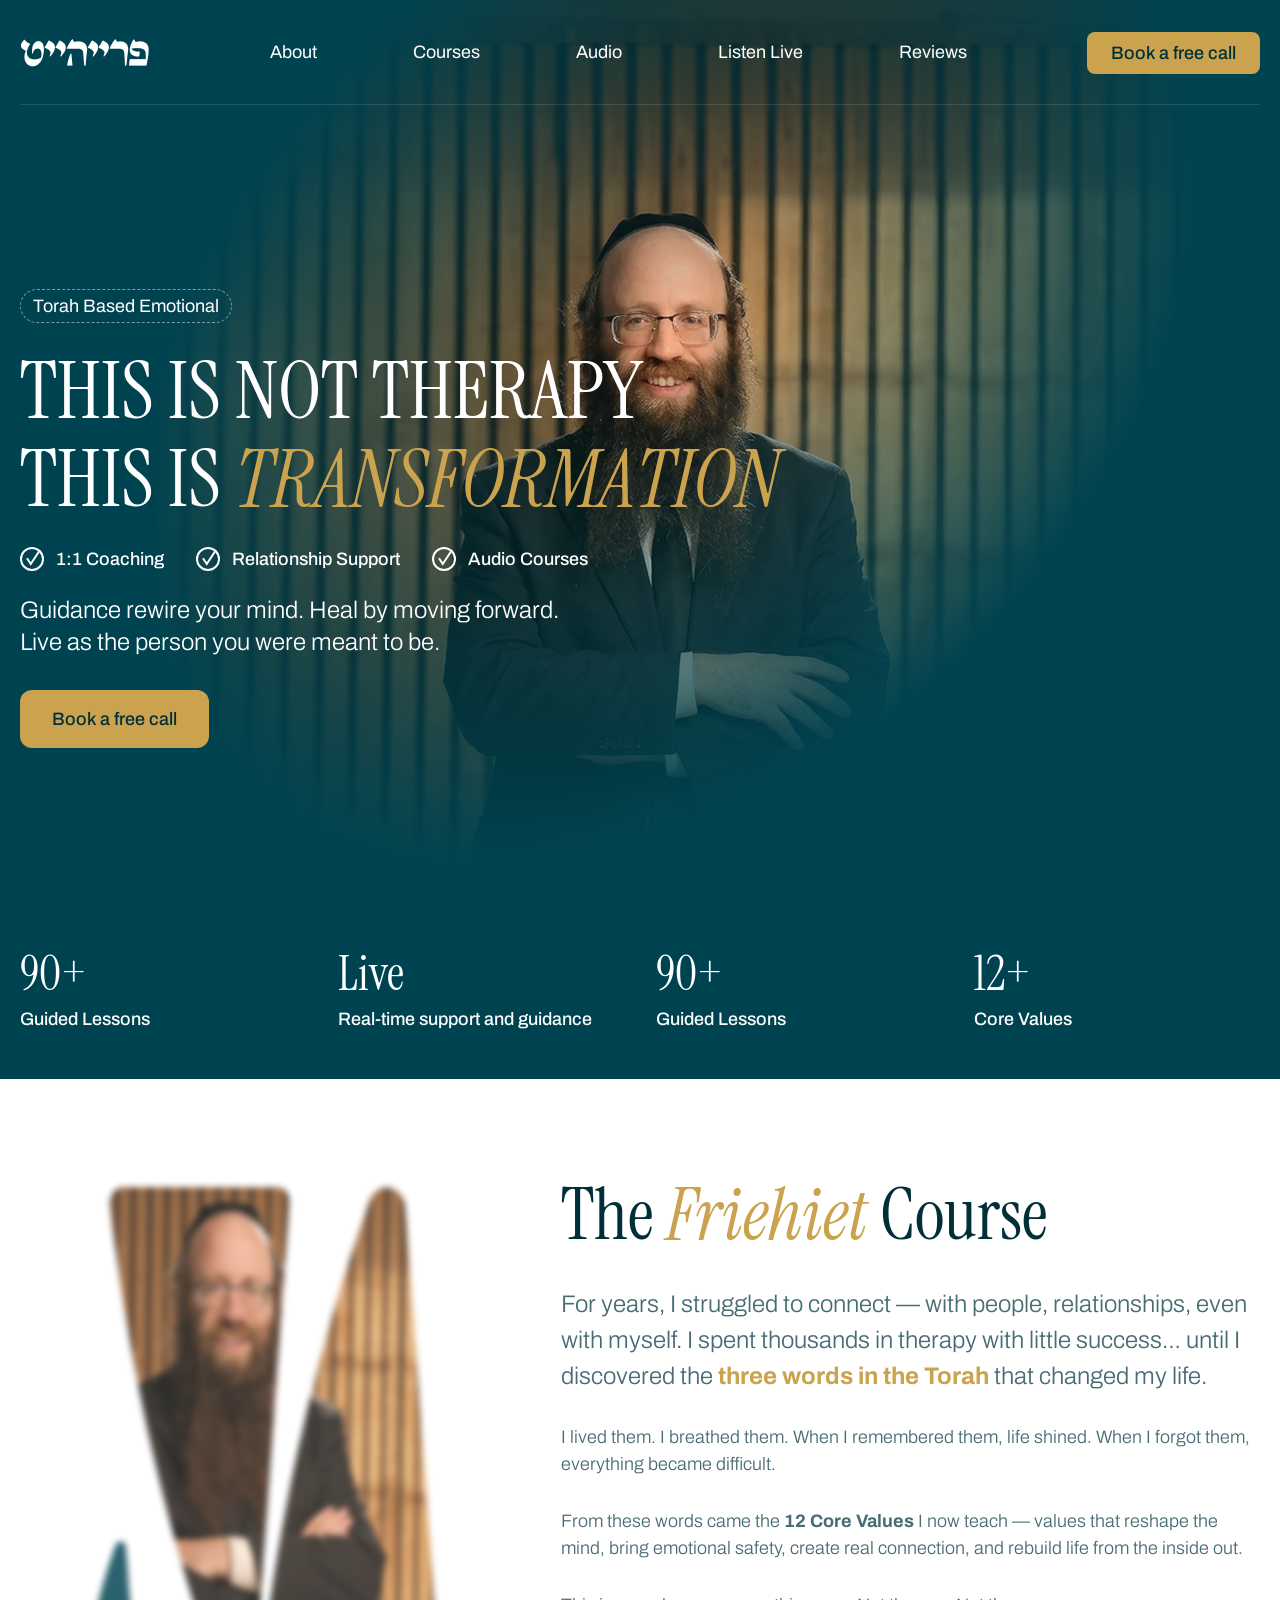
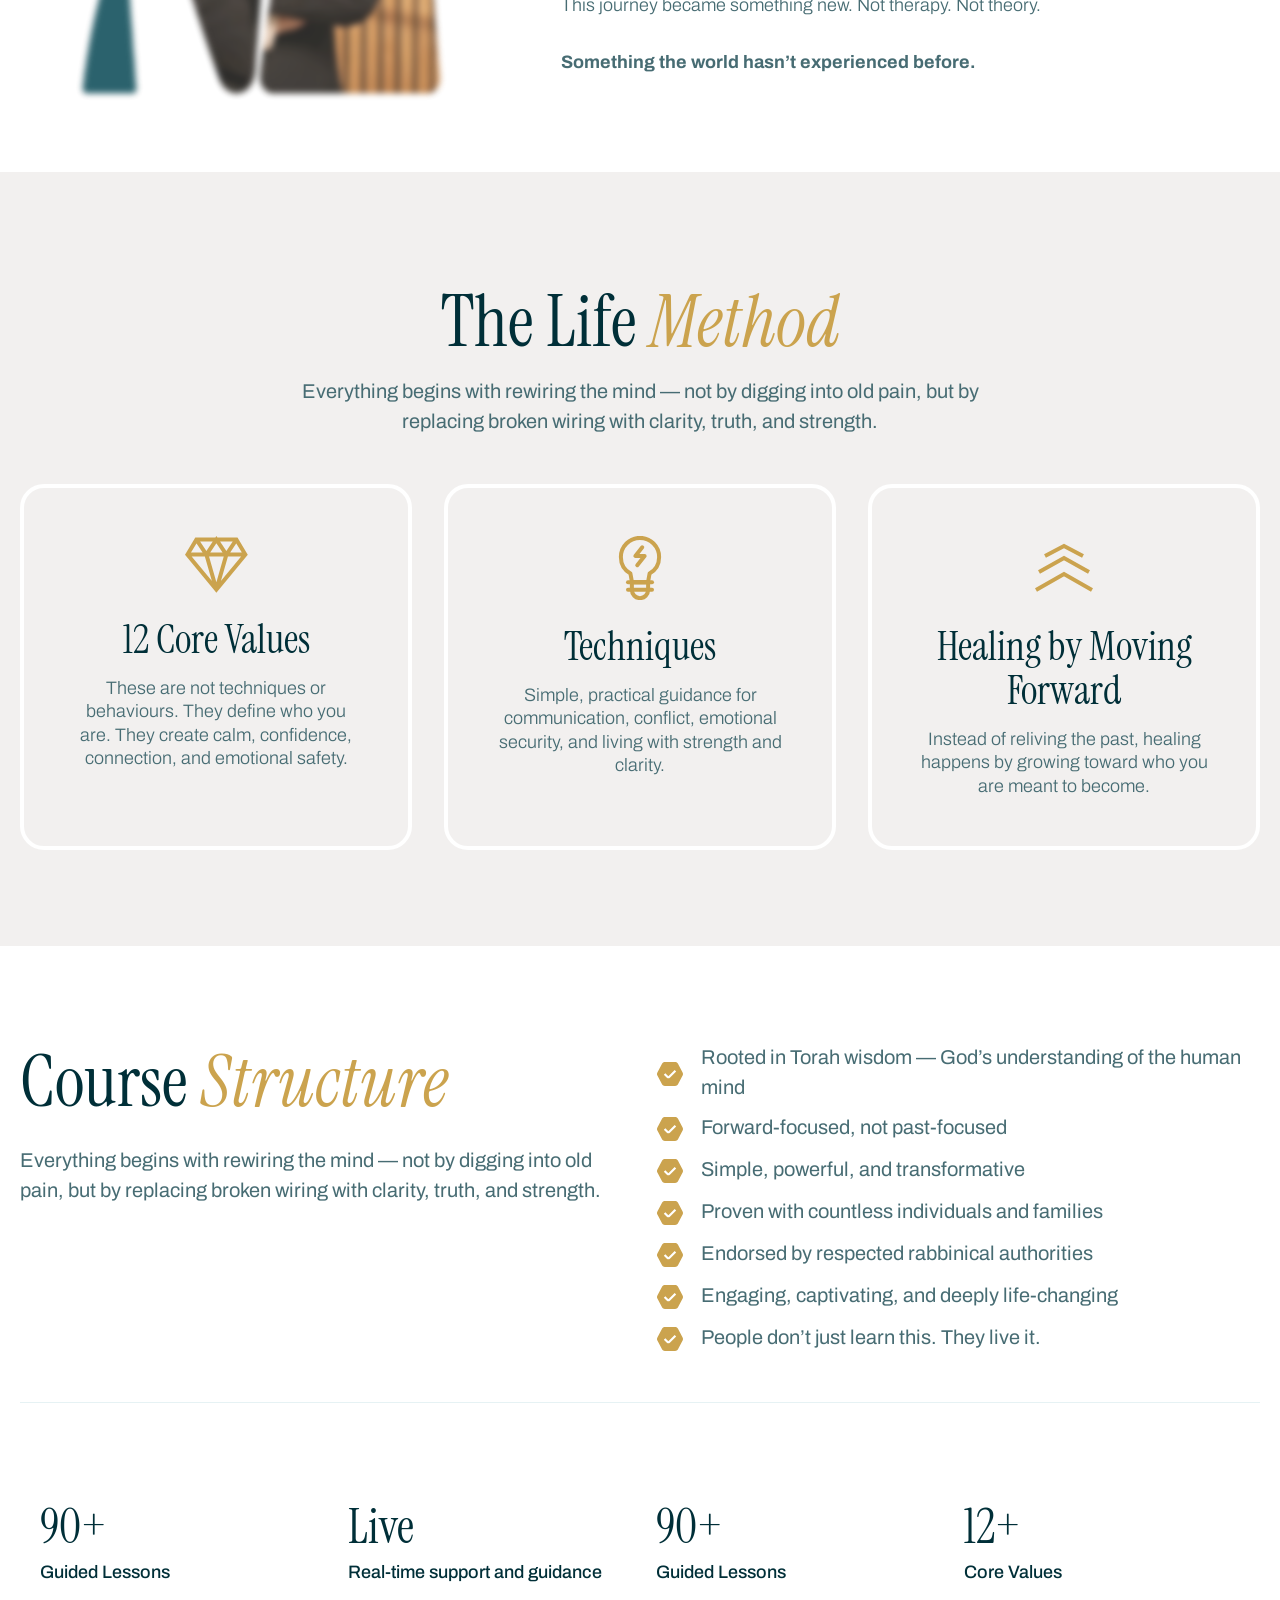
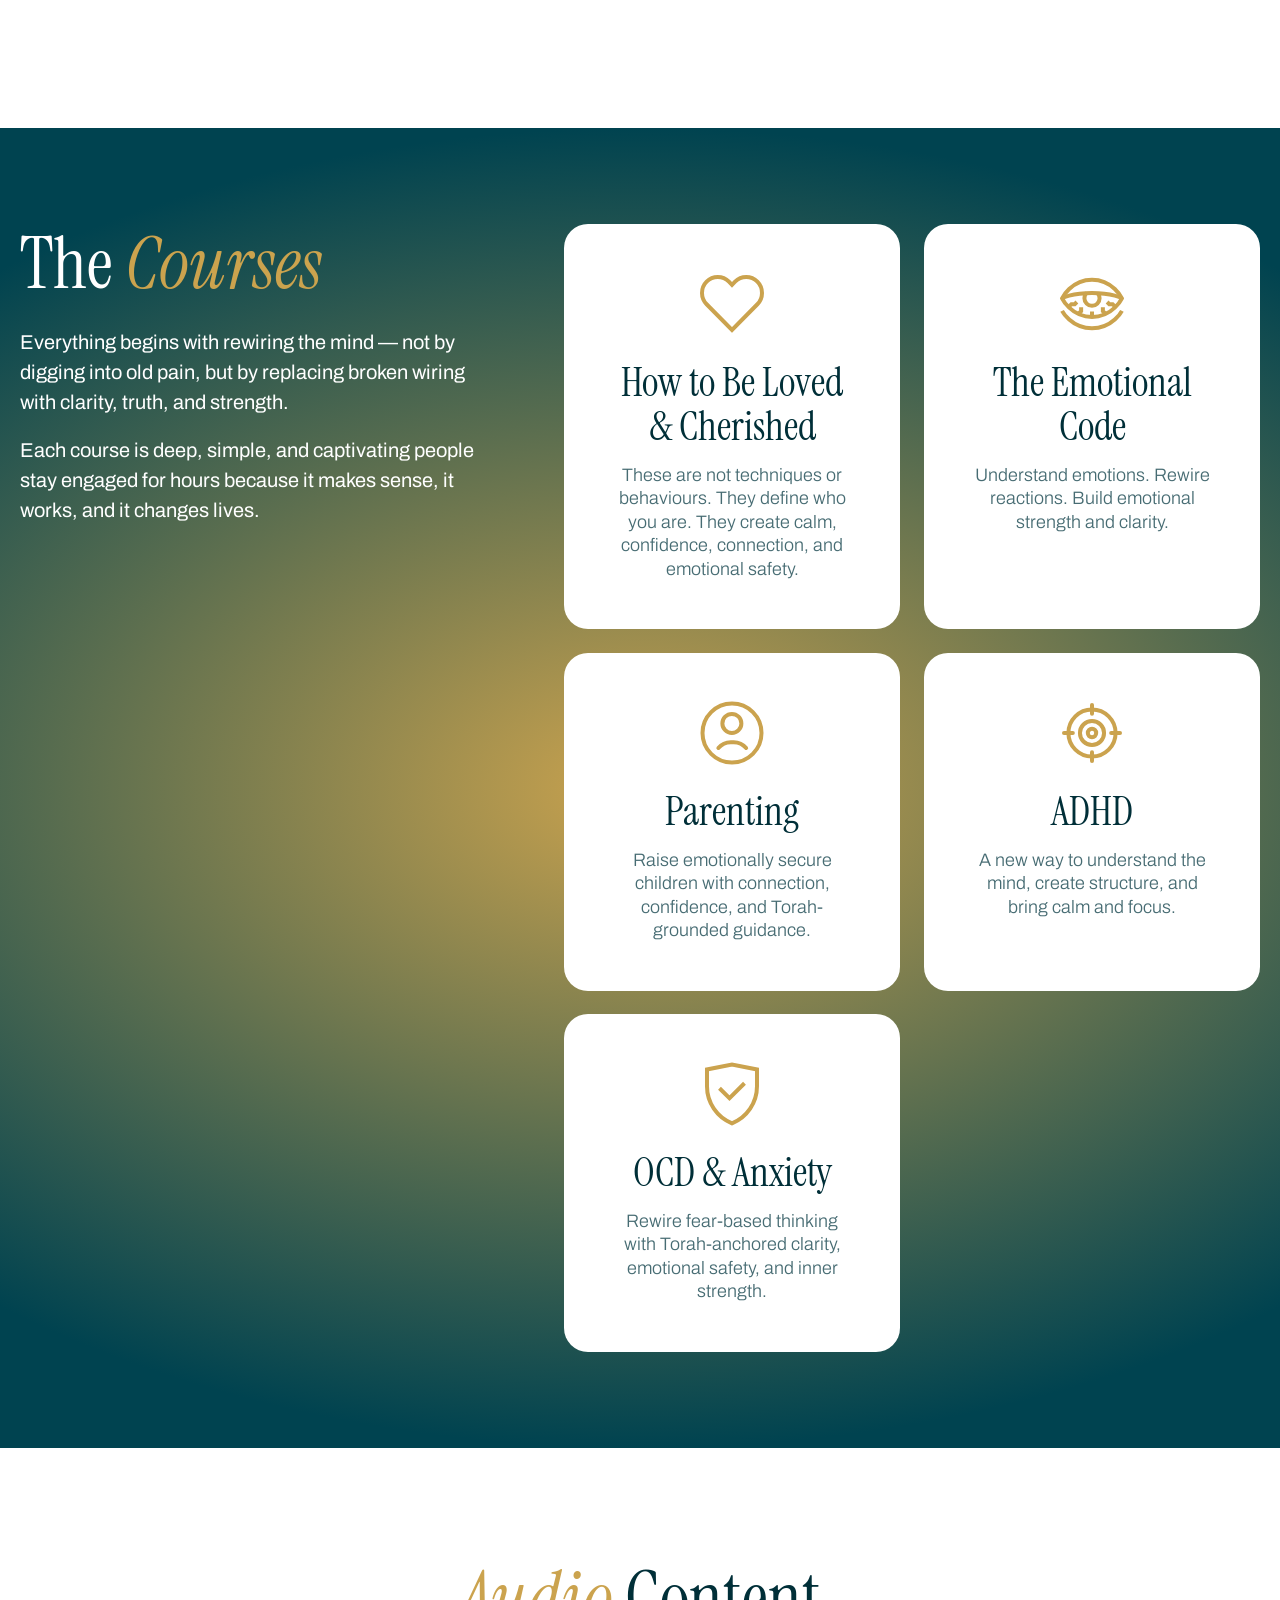
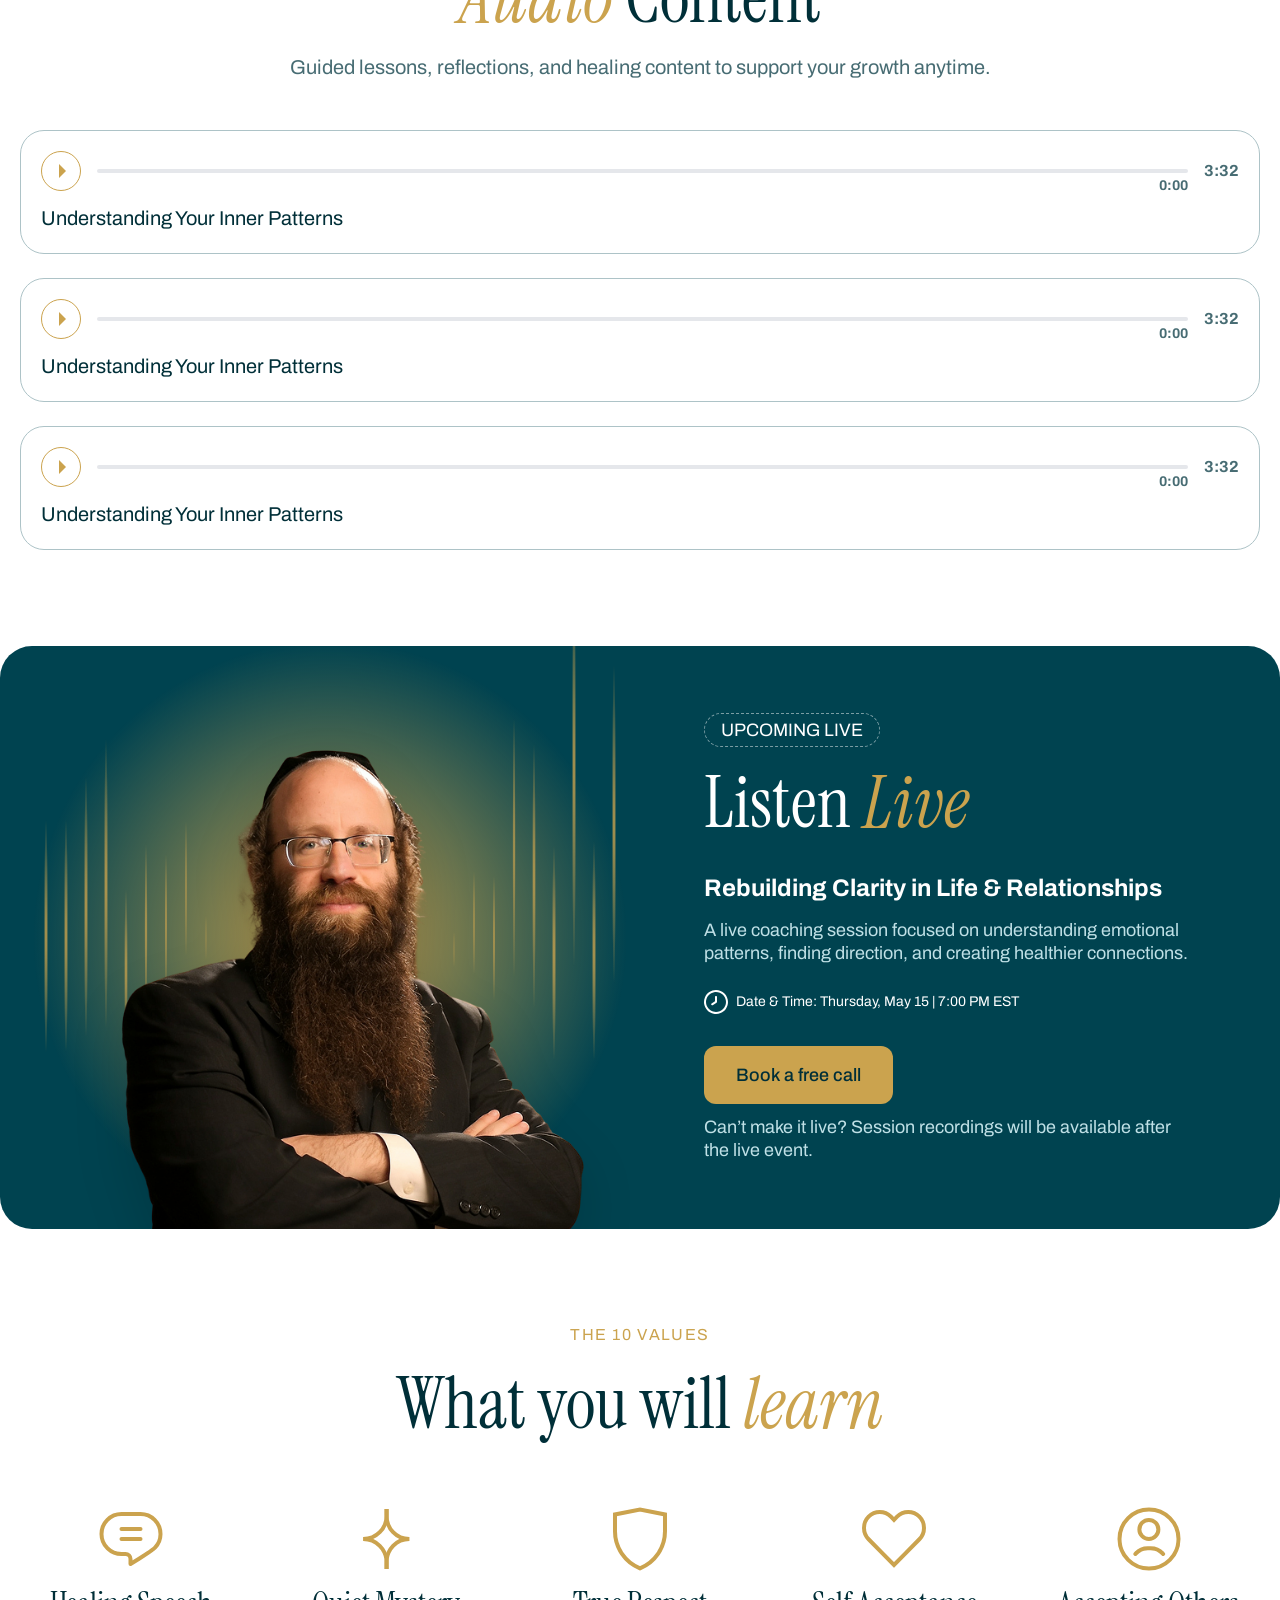
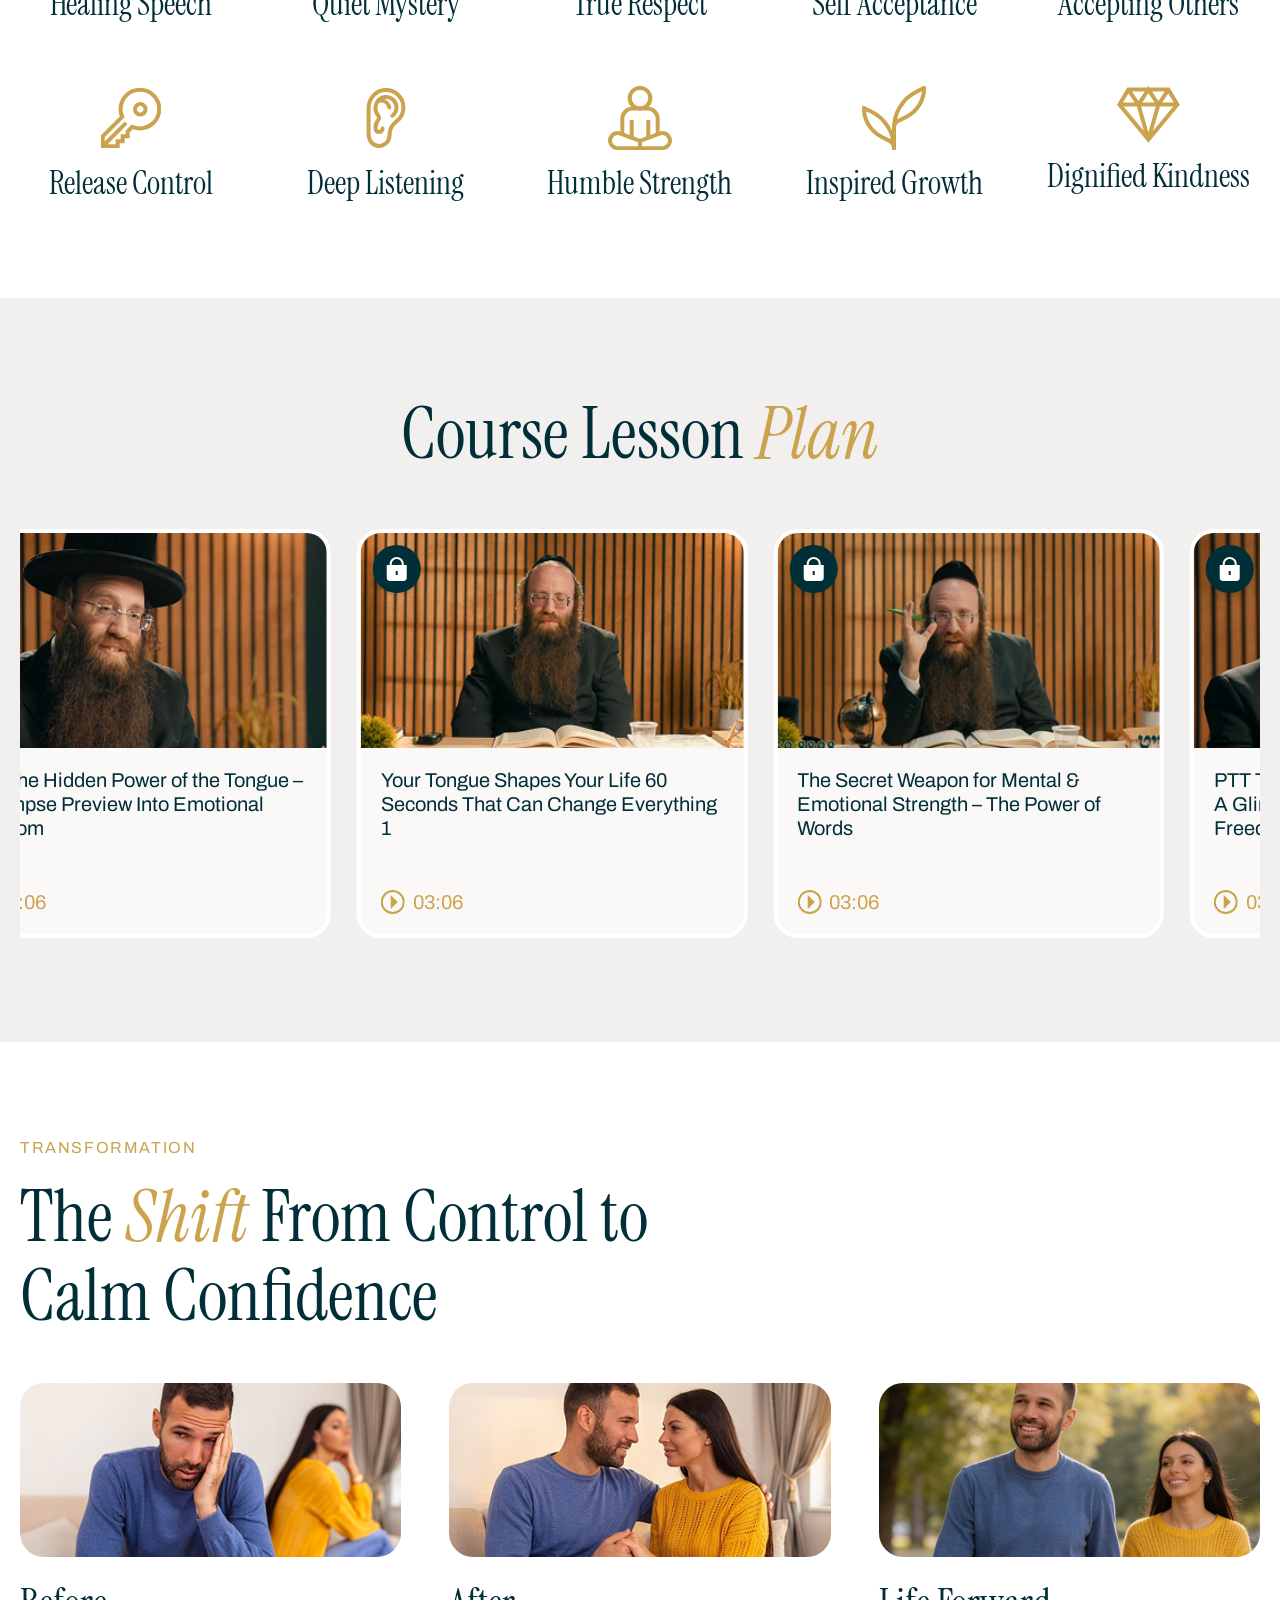
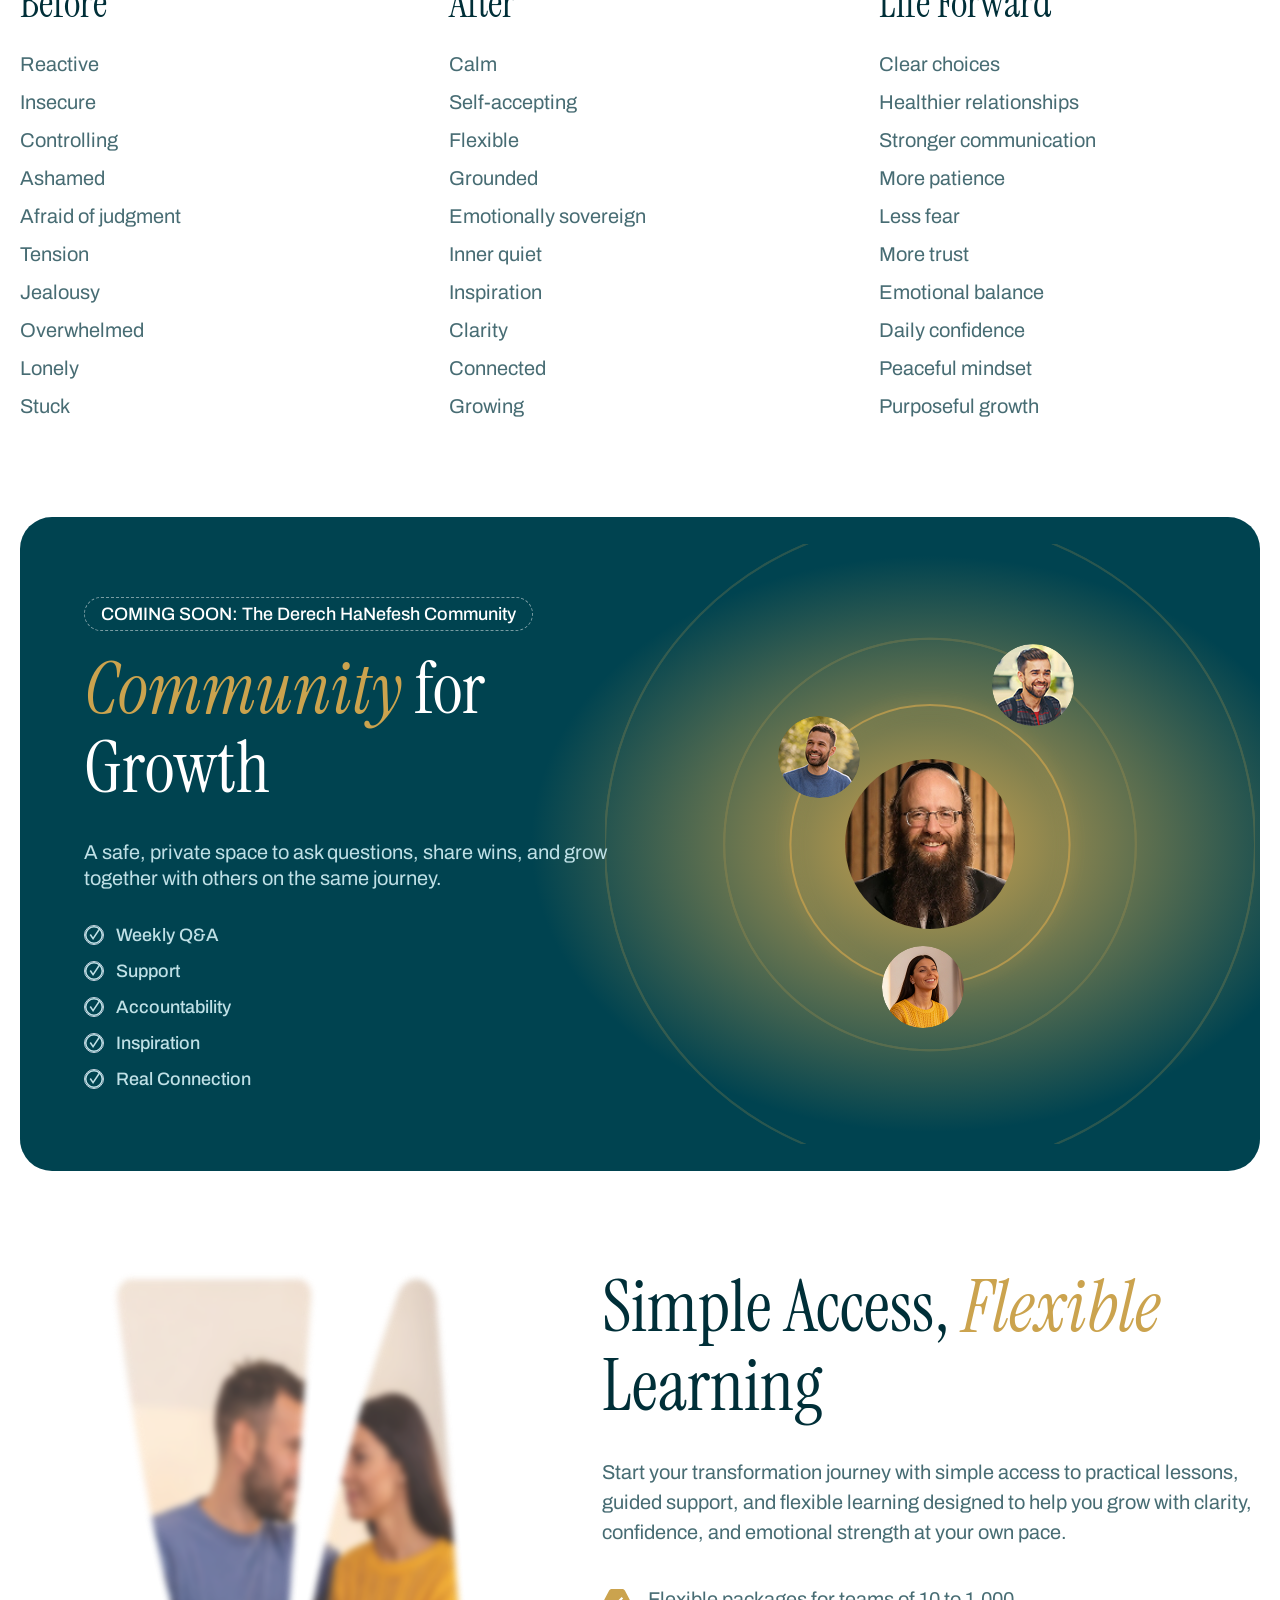
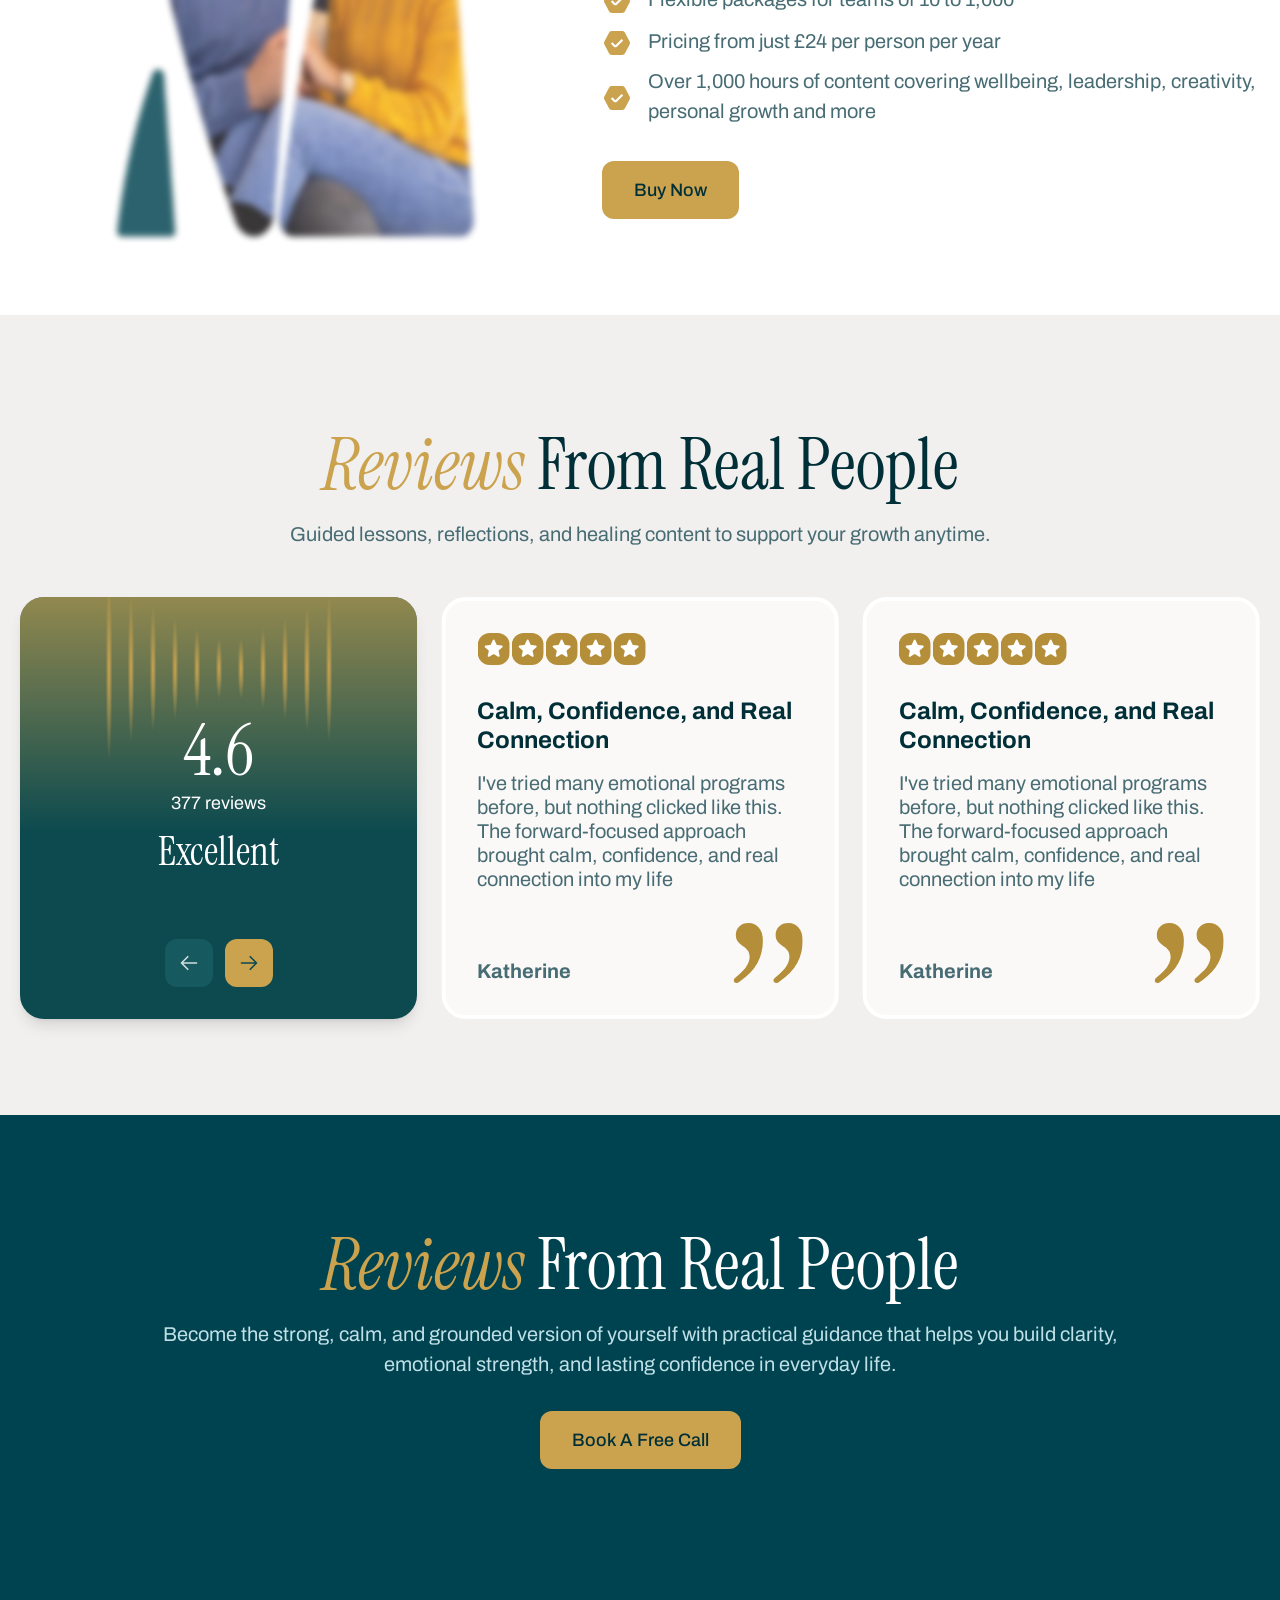
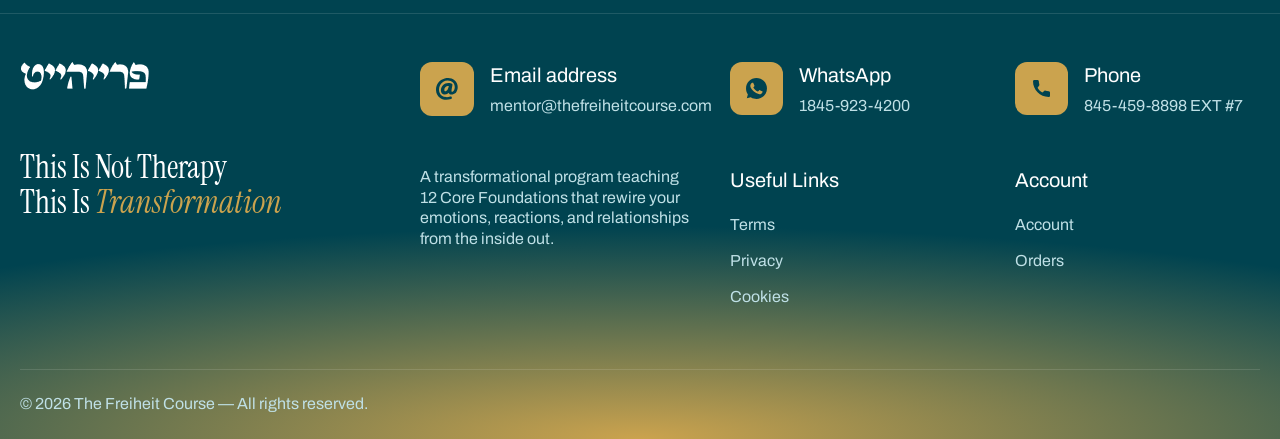
==== index.html @ cb740186 "images fixed" ====
<!doctype html>
<html lang="en">

<head>
  <meta charset="UTF-8" />
  <meta name="viewport" content="width=device-width, initial-scale=1.0" />
  <title>The Friehiet Course</title>
  <link rel="stylesheet" href="assets/css/splide.min.css" />
  <link rel="stylesheet" href="assets/css/style.css" />
</head>

<body>
  <!-- Main Hero Section -->
  <section class="relative w-full overflow-hidden bg-cover bg-center text-white"
    style="background-image: url('assets/images/hero-person.webp');">
    <!-- Radial Gradient Overlay -->
    <div class="absolute inset-0 z-0" style="
          background: url('assets/images/radial-gradient.svg')
            center/cover no-repeat;
        "></div>

    <!-- Content Wrapper -->
    <div class="hero-container relative z-10 mx-auto px-6 py-8 flex flex-col min-h-screen">
      <!-- Navigation -->
      <nav class="custom-navbar border-b border-white/12 pb-7.5">
        <div class="logo max-w-32.5">
          <a href="index.html">
            <img src="assets/images/logo.png" alt="logo" />
          </a>
        </div>

        <!-- Desktop Menu -->
        <div class="nav-links">
          <ul>
            <li>
              <a href="#" class="gsap-text-hover">
                <span class="gsap-text-hover-inner">
                  <span class="text">About</span>
                  <span class="text-hover">About</span>
                </span>
              </a>
            </li>

            <li>
              <a href="#" class="gsap-text-hover">
                <span class="gsap-text-hover-inner">
                  <span class="text">Courses</span>
                  <span class="text-hover">Courses</span>
                </span>
              </a>
            </li>

            <li>
              <a href="#" class="gsap-text-hover">
                <span class="gsap-text-hover-inner">
                  <span class="text">Audio</span>
                  <span class="text-hover">Audio</span>
                </span>
              </a>
            </li>

            <li>
              <a href="#" class="gsap-text-hover">
                <span class="gsap-text-hover-inner">
                  <span class="text">Listen Live</span>
                  <span class="text-hover">Listen Live</span>
                </span>
              </a>
            </li>

            <li>
              <a href="#" class="gsap-text-hover">
                <span class="gsap-text-hover-inner">
                  <span class="text">Reviews</span>
                  <span class="text-hover">Reviews</span>
                </span>
              </a>
            </li>
          </ul>
        </div>

        <!-- Right Side -->
        <div class="nav-actions gsap-text-hover">
          <a href="#" class="call-btn">
            <span class="gsap-text-hover-inner">
              <span class="text">Book a free call</span>
              <span class="text-hover">Book a free call</span>
            </span>
          </a>

          <!-- Hamburger -->
          <button class="menu-toggle" id="menuToggle">
            <span></span>
            <span></span>
            <span></span>
          </button>
        </div>

        <!-- Mobile Menu -->
        <div class="mobile-menu" id="mobileMenu">
          <ul>
            <li><a href="#">About</a></li>
            <li><a href="#">Courses</a></li>
            <li><a href="#">Audio</a></li>
            <li><a href="#">Listen Live</a></li>
            <li><a href="#">Reviews</a></li>
          </ul>
        </div>
      </nav>

      <!-- Hero Body -->
      <div class="grow flex flex-col justify-center max-w-200">
        <span
          class="badge inline-block border border-dashed border-white/48 rounded-full px-3 py-1 font-archivo text-lg font-normal leading-6 mb-6 w-fit">
          Torah Based Emotional
        </span>

        <h1
          class="hero-title font-instrument text-[50px] md:text-[80px] font-normal leading-[110%] text-white uppercase mb-6">
          THIS IS NOT THERAPY <br />
          THIS IS
          <span class="instrument-font-italic text-secondary">TRANSFORMATION</span>
        </h1>

        <!-- Features -->
        <div class="flex flex-wrap gap-8 mb-6 text-lg font-medium leading-6">
          <div class="flex items-center gap-3">
            <span class="">
              <svg xmlns="http://www.w3.org/2000/svg" width="24" height="24" viewBox="0 0 24 24" fill="none">
                <rect x="1" y="1" width="22" height="22" rx="11" stroke="white" stroke-width="2" />
                <path d="M7 11.3125L10.7557 17L20 3" stroke="white" stroke-width="2" />
              </svg>
            </span>
            1:1 Coaching
          </div>
          <div class="flex items-center gap-3">
            <span class="">
              <svg xmlns="http://www.w3.org/2000/svg" width="24" height="24" viewBox="0 0 24 24" fill="none">
                <rect x="1" y="1" width="22" height="22" rx="11" stroke="white" stroke-width="2" />
                <path d="M7 11.3125L10.7557 17L20 3" stroke="white" stroke-width="2" />
              </svg>
            </span>
            Relationship Support
          </div>
          <div class="flex items-center gap-3">
            <span class="">
              <svg xmlns="http://www.w3.org/2000/svg" width="24" height="24" viewBox="0 0 24 24" fill="none">
                <rect x="1" y="1" width="22" height="22" rx="11" stroke="white" stroke-width="2" />
                <path d="M7 11.3125L10.7557 17L20 3" stroke="white" stroke-width="2" />
              </svg>
            </span>
            Audio Courses
          </div>
        </div>

        <p class="text-lg md:text-2xl text-white font-light leading-[130%] max-w-138.75 mb-8">
          Guidance rewire your mind. Heal by moving forward. Live as the
          person you were meant to be.
        </p>
        <a href="#"
          class="gsap-text-hover px-5 sm:px-8 py-3.75 rounded-xl bg-secondary text-primary text-lg font-medium hover:bg-white hover:text-secondary transition duration-300 w-fit">
          <span class="gsap-text-hover-inner">
            <span class="text">Book a free call</span>
            <span class="text-hover">Book a free call</span>
          </span>
        </a>
      </div>
    </div>
    <!-- Stats Footer -->
    <div class="hero-container grid grid-cols-2 md:grid-cols-4 gap-8 py-12 mt-12 z-20 relative stats">
      <div class="stat-item">
        <div class="text-[48px] font-normal leading-[110%] font-instrument mb-1.5">
          90+
        </div>
        <div class="text-sm sm:text-lg font-archivo font-medium leading-6">
          Guided Lessons
        </div>
      </div>

      <div class="stat-item">
        <div class="text-[48px] font-normal leading-[110%] font-instrument mb-1.5">
          Live
        </div>
        <div class="text-sm sm:text-lg font-archivo font-medium leading-6">
          Real-time support and guidance
        </div>
      </div>

      <div class="stat-item">
        <div class="text-[48px] font-normal leading-[110%] font-instrument mb-1.5">
          90+
        </div>
        <div class="text-sm sm:text-lg font-archivo font-medium leading-6">
          Guided Lessons
        </div>
      </div>

      <div class="stat-item">
        <div class="text-[48px] font-normal leading-[110%] font-instrument mb-1.5">
          12+
        </div>
        <div class="text-sm sm:text-lg font-archivo font-medium leading-6">
          Core Values
        </div>
      </div>
    </div>
  </section>

  <!-- About section -->
  <section class="py-16 md:py-24">
    <div class="container">
      <div class="flex flex-col lg:flex-row gap-5 lg:gap-8 justify-between ">
        <!-- left side content -->
        <div class="max-h-145.75 about-image">
          <img src="assets/images/person-left.png" alt="person" class="h-full" />
        </div>
        <!-- right side content -->
        <div class="max-w-183.75">
          <h2
            class="text-[45px] sm:text-[54px] md:text-[72px] font-instrument font-normal text-primary leading-[110%] mb-8">
            The
            <span class="instrument-font-italic text-secondary">Friehiet</span>
            Course
          </h2>
          <p class="text-gray text-xl sm:text-2xl font-light leading-[150%]">
            For years, I struggled to connect — with people, relationships,
            even with myself. I spent thousands in therapy with little
            success… until I discovered the
            <strong class="text-secondary font-bold">three words in the Torah</strong>
            that changed my life.
          </p>
          <p class="text-gray text-[16px] sm:text-lg font-light leading-[150%]">
            <span class="mt-7.5 block">
              I lived them. I breathed them. When I remembered them, life
              shined. When I forgot them, everything became difficult.
            </span>

            <span class="mt-7.5 block">
              From these words came the
              <strong class="font-bold">12 Core Values</strong> I now teach —
              values that reshape the mind, bring emotional safety, create
              real connection, and rebuild life from the inside out.
            </span>
            <span class="mt-7.5 block">
              This journey became something new. Not therapy. Not theory.
            </span>
            <span class="mt-7.5 font-bold block">
              Something the world hasn’t experienced before.
            </span>
          </p>
        </div>
      </div>
    </div>
  </section>


<!-- Life method section -->
<section class="bg-offwhite py-16 md:py-24">
  <div class="container">
    <div class="section-heading max-w-183.75 mx-auto text-center mb-12">
      <h2
        class="font-instrument text-[45px] sm:text-[54px] md:text-[72px] text-primary font-normal leading-110%">
        The Life
        <span class="text-secondary instrument-font-italic">Method</span>
      </h2>

      <p class="text-gray text-[16px] sm:text-xl font-normal leading-[150%]">
        Everything begins with rewiring the mind — not by digging into old
        pain, but by replacing broken wiring with clarity, truth, and
        strength.
      </p>
    </div>

    <!-- method cards -->
    <div
      class="structure-card-wrap flex flex-col md:flex-row gap-6 lg:gap-8 items-stretch">

      <!-- card 1 -->
      <div class="structure-single-card flex-1">
        <div
          class="h-full flex flex-col items-center text-center p-8 lg:p-12 rounded-3xl border-4 border-white  transition duration-600">

          <!-- magnetic image -->
          <div class="mb-6 magnet-item">
            <img
              src="assets/images/Diamond.svg"
              alt="diamonds"
              class="will-change-transform" />
          </div>

          <h3
            class="font-instrument text-[40px] text-primary font-normal leading-[110%] mb-4">
            12 Core Values
          </h3>

          <p class="text-lg font-light leading-[130%] text-gray">
            These are not techniques or behaviours. They define who you are.
            They create calm, confidence, connection, and emotional safety.
          </p>
        </div>
      </div>

      <!-- card 2 -->
      <div class="structure-single-card flex-1">
        <div
          class="h-full flex flex-col items-center text-center p-8 lg:p-12 rounded-3xl border-4 border-white  transition duration-600">

          <!-- magnetic image -->
          <div class="mb-6 magnet-item">
            <img
              src="assets/images/light-bulb.svg"
              alt="light-bulb"
              class="will-change-transform" />
          </div>

          <h3
            class="font-instrument text-[40px] text-primary font-normal leading-[110%] mb-4">
            Techniques
          </h3>

          <p class="text-lg font-light leading-[130%] text-gray">
            Simple, practical guidance for communication, conflict,
            emotional security, and living with strength and clarity.
          </p>
        </div>
      </div>

      <!-- card 3 -->
      <div class="structure-single-card flex-1">
        <div
          class="h-full flex flex-col items-center text-center p-8 lg:p-12 rounded-3xl border-4 border-white transition duration-600">

          <!-- magnetic image -->
          <div class="mb-6 magnet-item">
            <img
              src="assets/images/up-right-arrow.svg"
              alt="up-arrow"
              class="will-change-transform" />
          </div>

          <h3
            class="font-instrument text-[40px] text-primary font-normal leading-[110%] mb-4">
            Healing by Moving Forward
          </h3>

          <p class="text-lg font-light leading-[130%] text-gray">
            Instead of reliving the past, healing happens by growing toward
            who you are meant to become.
          </p>
        </div>
      </div>

    </div>
  </div>
</section>

  <!-- course structure section -->
  <section class="py-16 md:py-24">
    <div class="container">
      <div class="flex flex-col lg:flex-row gap-10 lg:gap-7.5 items-start pb-12 border-b border-[#E6F2F4] mb-12.5">
        <!-- left -->
        <div class="flex-1">
          <h2
            class="font-instrument text-[45px] sm:text-[54px] md:text-[72px] text-primary font-normal leading-[110%] mb-6">
            Course
            <span class="text-secondary instrument-font-italic">Structure</span>
          </h2>

          <p class="text-gray text-[16px] sm:text-xl font-normal leading-[150%] max-w-184">
            Everything begins with rewiring the mind — not by digging into old
            pain, but by replacing broken wiring with clarity, truth, and
            strength.
          </p>
        </div>

        <!-- right -->
        <div class="flex-1">
          <ul class="space-y-2 method-list">
            <li class="method-item flex items-center gap-4">
              <div class="shrink-0 mt-1">
                <svg xmlns="http://www.w3.org/2000/svg" width="30" height="30" viewBox="0 0 30 30" fill="none">
                  <path
                    d="M27.6081 13.4176L23.0017 4.73135C22.4362 3.6633 21.3377 3 20.1352 3H9.89C8.69074 3 7.59331 3.66112 7.02564 4.7259L2.3965 13.4165C1.86783 14.4103 1.86783 15.5973 2.3965 16.5923L7.02347 25.2741C7.59006 26.3389 8.68749 27 9.88783 27H20.133C21.3355 27 22.434 26.3367 22.9995 25.2686L27.6059 16.5824C28.1314 15.5918 28.1314 14.4082 27.6059 13.4176H27.6081ZM14.9026 18.7305C14.4845 19.1527 13.932 19.3633 13.3784 19.3633C12.8248 19.3633 12.2679 19.1506 11.8444 18.7251L8.83049 15.7839L10.3385 14.2161L13.3643 17.1694L19.6574 10.9498L21.1784 12.5044L14.9026 18.7305Z"
                    fill="#CBA34E" />
                </svg>
              </div>

              <span class="text-xl text-gray font-normal leading-[150%]">
                Rooted in Torah wisdom — God’s understanding of the human mind
              </span>
            </li>
            <li class="method-item flex items-center gap-4">
              <div class="shrink-0 mt-1">
                <svg xmlns="http://www.w3.org/2000/svg" width="30" height="30" viewBox="0 0 30 30" fill="none">
                  <path
                    d="M27.6081 13.4176L23.0017 4.73135C22.4362 3.6633 21.3377 3 20.1352 3H9.89C8.69074 3 7.59331 3.66112 7.02564 4.7259L2.3965 13.4165C1.86783 14.4103 1.86783 15.5973 2.3965 16.5923L7.02347 25.2741C7.59006 26.3389 8.68749 27 9.88783 27H20.133C21.3355 27 22.434 26.3367 22.9995 25.2686L27.6059 16.5824C28.1314 15.5918 28.1314 14.4082 27.6059 13.4176H27.6081ZM14.9026 18.7305C14.4845 19.1527 13.932 19.3633 13.3784 19.3633C12.8248 19.3633 12.2679 19.1506 11.8444 18.7251L8.83049 15.7839L10.3385 14.2161L13.3643 17.1694L19.6574 10.9498L21.1784 12.5044L14.9026 18.7305Z"
                    fill="#CBA34E" />
                </svg>
              </div>

              <span class="text-xl text-gray font-normal leading-[150%]">
                Forward-focused, not past-focused
              </span>
            </li>
            <li class="method-item flex items-center gap-4">
              <div class="shrink-0 mt-1">
                <svg xmlns="http://www.w3.org/2000/svg" width="30" height="30" viewBox="0 0 30 30" fill="none">
                  <path
                    d="M27.6081 13.4176L23.0017 4.73135C22.4362 3.6633 21.3377 3 20.1352 3H9.89C8.69074 3 7.59331 3.66112 7.02564 4.7259L2.3965 13.4165C1.86783 14.4103 1.86783 15.5973 2.3965 16.5923L7.02347 25.2741C7.59006 26.3389 8.68749 27 9.88783 27H20.133C21.3355 27 22.434 26.3367 22.9995 25.2686L27.6059 16.5824C28.1314 15.5918 28.1314 14.4082 27.6059 13.4176H27.6081ZM14.9026 18.7305C14.4845 19.1527 13.932 19.3633 13.3784 19.3633C12.8248 19.3633 12.2679 19.1506 11.8444 18.7251L8.83049 15.7839L10.3385 14.2161L13.3643 17.1694L19.6574 10.9498L21.1784 12.5044L14.9026 18.7305Z"
                    fill="#CBA34E" />
                </svg>
              </div>

              <span class="text-xl text-gray font-normal leading-[150%]">
                Simple, powerful, and transformative
              </span>
            </li>
            <li class="method-item flex items-center gap-4">
              <div class="shrink-0 mt-1">
                <svg xmlns="http://www.w3.org/2000/svg" width="30" height="30" viewBox="0 0 30 30" fill="none">
                  <path
                    d="M27.6081 13.4176L23.0017 4.73135C22.4362 3.6633 21.3377 3 20.1352 3H9.89C8.69074 3 7.59331 3.66112 7.02564 4.7259L2.3965 13.4165C1.86783 14.4103 1.86783 15.5973 2.3965 16.5923L7.02347 25.2741C7.59006 26.3389 8.68749 27 9.88783 27H20.133C21.3355 27 22.434 26.3367 22.9995 25.2686L27.6059 16.5824C28.1314 15.5918 28.1314 14.4082 27.6059 13.4176H27.6081ZM14.9026 18.7305C14.4845 19.1527 13.932 19.3633 13.3784 19.3633C12.8248 19.3633 12.2679 19.1506 11.8444 18.7251L8.83049 15.7839L10.3385 14.2161L13.3643 17.1694L19.6574 10.9498L21.1784 12.5044L14.9026 18.7305Z"
                    fill="#CBA34E" />
                </svg>
              </div>

              <span class="text-xl text-gray font-normal leading-[150%]">
                Proven with countless individuals and families
              </span>
            </li>
            <li class="method-item flex items-center gap-4">
              <div class="shrink-0 mt-1">
                <svg xmlns="http://www.w3.org/2000/svg" width="30" height="30" viewBox="0 0 30 30" fill="none">
                  <path
                    d="M27.6081 13.4176L23.0017 4.73135C22.4362 3.6633 21.3377 3 20.1352 3H9.89C8.69074 3 7.59331 3.66112 7.02564 4.7259L2.3965 13.4165C1.86783 14.4103 1.86783 15.5973 2.3965 16.5923L7.02347 25.2741C7.59006 26.3389 8.68749 27 9.88783 27H20.133C21.3355 27 22.434 26.3367 22.9995 25.2686L27.6059 16.5824C28.1314 15.5918 28.1314 14.4082 27.6059 13.4176H27.6081ZM14.9026 18.7305C14.4845 19.1527 13.932 19.3633 13.3784 19.3633C12.8248 19.3633 12.2679 19.1506 11.8444 18.7251L8.83049 15.7839L10.3385 14.2161L13.3643 17.1694L19.6574 10.9498L21.1784 12.5044L14.9026 18.7305Z"
                    fill="#CBA34E" />
                </svg>
              </div>

              <span class="text-xl text-gray font-normal leading-[150%]">
                Endorsed by respected rabbinical authorities
              </span>
            </li>
            <li class="method-item flex items-center gap-4">
              <div class="shrink-0 mt-1">
                <svg xmlns="http://www.w3.org/2000/svg" width="30" height="30" viewBox="0 0 30 30" fill="none">
                  <path
                    d="M27.6081 13.4176L23.0017 4.73135C22.4362 3.6633 21.3377 3 20.1352 3H9.89C8.69074 3 7.59331 3.66112 7.02564 4.7259L2.3965 13.4165C1.86783 14.4103 1.86783 15.5973 2.3965 16.5923L7.02347 25.2741C7.59006 26.3389 8.68749 27 9.88783 27H20.133C21.3355 27 22.434 26.3367 22.9995 25.2686L27.6059 16.5824C28.1314 15.5918 28.1314 14.4082 27.6059 13.4176H27.6081ZM14.9026 18.7305C14.4845 19.1527 13.932 19.3633 13.3784 19.3633C12.8248 19.3633 12.2679 19.1506 11.8444 18.7251L8.83049 15.7839L10.3385 14.2161L13.3643 17.1694L19.6574 10.9498L21.1784 12.5044L14.9026 18.7305Z"
                    fill="#CBA34E" />
                </svg>
              </div>

              <span class="text-xl text-gray font-normal leading-[150%]">
                Engaging, captivating, and deeply life-changing
              </span>
            </li>
            <li class="method-item flex items-center gap-4">
              <div class="shrink-0 mt-1">
                <svg xmlns="http://www.w3.org/2000/svg" width="30" height="30" viewBox="0 0 30 30" fill="none">
                  <path
                    d="M27.6081 13.4176L23.0017 4.73135C22.4362 3.6633 21.3377 3 20.1352 3H9.89C8.69074 3 7.59331 3.66112 7.02564 4.7259L2.3965 13.4165C1.86783 14.4103 1.86783 15.5973 2.3965 16.5923L7.02347 25.2741C7.59006 26.3389 8.68749 27 9.88783 27H20.133C21.3355 27 22.434 26.3367 22.9995 25.2686L27.6059 16.5824C28.1314 15.5918 28.1314 14.4082 27.6059 13.4176H27.6081ZM14.9026 18.7305C14.4845 19.1527 13.932 19.3633 13.3784 19.3633C12.8248 19.3633 12.2679 19.1506 11.8444 18.7251L8.83049 15.7839L10.3385 14.2161L13.3643 17.1694L19.6574 10.9498L21.1784 12.5044L14.9026 18.7305Z"
                    fill="#CBA34E" />
                </svg>
              </div>

              <span class="text-xl text-gray font-normal leading-[150%]">
                People don’t just learn this. They live it.
              </span>
            </li>
          </ul>
        </div>
      </div>

      <!-- Stats Footer -->
      <div class="hero-container grid grid-cols-2 md:grid-cols-4 gap-8 py-12 mt-12 z-20 relative stats text-primary">
        <div class="stat-item">
          <div class="text-[48px] font-normal leading-[110%] font-instrument mb-1.5">
            90+
          </div>
          <div class="text-sm sm:text-lg font-archivo font-medium leading-6">
            Guided Lessons
          </div>
        </div>

        <div class="stat-item">
          <div class="text-[48px] font-normal leading-[110%] font-instrument mb-1.5">
            Live
          </div>
          <div class="text-sm sm:text-lg font-archivo font-medium leading-6">
            Real-time support and guidance
          </div>
        </div>

        <div class="stat-item">
          <div class="text-[48px] font-normal leading-[110%] font-instrument mb-1.5">
            90+
          </div>
          <div class="text-sm sm:text-lg font-archivo font-medium leading-6">
            Guided Lessons
          </div>
        </div>

        <div class="stat-item">
          <div class="text-[48px] font-normal leading-[110%] font-instrument mb-1.5">
            12+
          </div>
          <div class="text-sm sm:text-lg font-archivo font-medium leading-6">
            Core Values
          </div>
        </div>
      </div>
    </div>
  </section>

  <!-- The courses section -->
  <section class="courses-section py-16 md:py-24" style="
        background-image: url(&quot;assets/images/radianl-center.svg&quot;);
        background-repeat: no-repeat;
        background-size: cover;
        background-position: center;
      ">
    <div class="container">
      <div class="courses-wrapper flex flex-col xl:flex-row gap-12 xl:gap-16 items-start">
        <!-- LEFT -->
        <div class="courses-left section-heading xl:max-w-120">
          <h2
            class="font-instrument text-[45px] sm:text-[54px] md:text-[72px] text-white font-normal leading-[110%] mb-6">
            The
            <span class="text-secondary instrument-font-italic">Courses</span>
          </h2>

          <p class="text-white text-[16px] sm:text-xl font-normal leading-[150%] mt-4.5">
            Everything begins with rewiring the mind — not by digging into old
            pain, but by replacing broken wiring with clarity, truth, and
            strength.

            <span class="block mt-4.5">
              Each course is deep, simple, and captivating people stay engaged
              for hours because it makes sense, it works, and it changes
              lives.
            </span>
          </p>
        </div>

        <!-- RIGHT -->
        <div class="courses-right flex-1 grid grid-cols-1 md:grid-cols-2 gap-6 w-full">
          <!-- CARD -->
          <div class="course-card flex flex-col items-center text-center p-8 lg:p-12 rounded-3xl bg-white h-full">
            <div class="mb-6">
              <img src="assets/images/heart.svg" alt="heart" />
            </div>

            <h3 class="font-instrument text-[32px] md:text-[40px] text-primary font-normal leading-[110%] mb-4">
              How to Be Loved & Cherished
            </h3>

            <p class="text-lg font-light leading-[130%] text-gray">
              These are not techniques or behaviours. They define who you are.
              They create calm, confidence, connection, and emotional safety.
            </p>
          </div>

          <!-- CARD -->
          <div class="course-card flex flex-col items-center text-center p-8 lg:p-12 rounded-3xl bg-white h-full">
            <div class="mb-6">
              <img src="assets/images/eye.svg" alt="eye" />
            </div>

            <h3 class="font-instrument text-[32px] md:text-[40px] text-primary font-normal leading-[110%] mb-4">
              The Emotional Code
            </h3>

            <p class="text-lg font-light leading-[130%] text-gray">
              Understand emotions. Rewire reactions. Build emotional strength
              and clarity.
            </p>
          </div>

          <!-- CARD -->
          <div class="course-card flex flex-col items-center text-center p-8 lg:p-12 rounded-3xl bg-white h-full">
            <div class="mb-6">
              <img src="assets/images/user.svg" alt="user" />
            </div>

            <h3 class="font-instrument text-[32px] md:text-[40px] text-primary font-normal leading-[110%] mb-4">
              Parenting
            </h3>

            <p class="text-lg font-light leading-[130%] text-gray">
              Raise emotionally secure children with connection, confidence,
              and Torah-grounded guidance.
            </p>
          </div>

          <!-- CARD -->
          <div class="course-card flex flex-col items-center text-center p-8 lg:p-12 rounded-3xl bg-white h-full">
            <div class="mb-6">
              <img src="assets/images/mission.svg" alt="mission" />
            </div>

            <h3 class="font-instrument text-[32px] md:text-[40px] text-primary font-normal leading-[110%] mb-4">
              ADHD
            </h3>

            <p class="text-lg font-light leading-[130%] text-gray">
              A new way to understand the mind, create structure, and bring
              calm and focus.
            </p>
          </div>

          <!-- CARD -->
          <div class="course-card flex flex-col items-center text-center p-8 lg:p-12 rounded-3xl bg-white h-full">
            <div class="mb-6">
              <img src="assets/images/shield.svg" alt="shield" />
            </div>

            <h3 class="font-instrument text-[32px] md:text-[40px] text-primary font-normal leading-[110%] mb-4">
              OCD & Anxiety
            </h3>

            <p class="text-lg font-light leading-[130%] text-gray">
              Rewire fear-based thinking with Torah-anchored clarity,
              emotional safety, and inner strength.
            </p>
          </div>
        </div>
      </div>
    </div>
  </section>

  <!-- Audio play section -->
  <section class="py-16 md:py-24">
    <div class="container">
      <div class="section-heading max-w-183.75 mx-auto text-center mb-12">
        <h2 class="font-instrument text-[45px] sm:text-[54px] md:text-[72px] text-primary font-normal leading-110%">
          <span class="text-secondary instrument-font-italic">Audio</span> Content
        </h2>
        <p class="text-gray text-[16px] sm:text-xl font-normal leading-[150%]">
          Guided lessons, reflections, and healing content to support your growth anytime.
        </p>
      </div>


      <!-- audio play area -->
      <div class="space-y-6">

        <!-- ITEM 1 -->
        <div class="audio-item bg-white border border-[#ADC3C7] rounded-2xl sm:rounded-3xl p-3 sm:p-5 ">

          <audio class="audio" src="assets/audios/Alan Walker - Faded.mp3"></audio>

          <div class="flex items-center gap-4">

            <!-- PLAY BUTTON -->
            <button class="play-btn w-10 h-10 rounded-full border border-secondary flex items-center justify-center">

              <!-- PLAY ICON -->
              <svg class="icon-play" xmlns="http://www.w3.org/2000/svg" width="24" height="24" viewBox="0 0 24 24"
                fill="none">
                <path d="M17 12L10 5V19L17 12Z" fill="#CBA34E" />
              </svg>

              <!-- PAUSE ICON -->
              <svg class="icon-pause hidden" xmlns="http://www.w3.org/2000/svg" width="24" height="24"
                viewBox="0 0 24 24" fill="none">
                <path d="M6 5h4v14H6V5zm8 0h4v14h-4V5z" fill="#CBA34E" />
              </svg>

            </button>

            <!-- PROGRESS -->
            <div class="flex-1 relative h-10 flex items-center">
              <div class="w-full h-1 bg-gray-200 rounded-full overflow-hidden">
                <div class="progress h-full bg-secondary w-0"></div>
              </div>

              <span class="time absolute right-0 text-gray text-[12px] sm:text-sm font-bold leading-[150%] top-6">
                0:00
              </span>
            </div>

            <div class="duration text-gray text-sm sm:text-[16px] font-bold leading-[150%] text-right">
              0:00
            </div>

          </div>

          <h4 class="mt-3 text-sm sm:text-[16px] md:text-xl font-normal text-primary leading-[150%]">
            Understanding Your Inner Patterns
          </h4>

        </div>
        <!-- ITEM 2 -->
        <div class="audio-item bg-white border border-[#ADC3C7] rounded-2xl sm:rounded-3xl p-3 sm:p-5 ">

          <audio class="audio" src="assets/audios/Alan Walker - Faded.mp3"></audio>

          <div class="flex items-center gap-4">

            <!-- PLAY BUTTON -->
            <button class="play-btn w-10 h-10 rounded-full border border-secondary flex items-center justify-center">

              <!-- PLAY ICON -->
              <svg class="icon-play" xmlns="http://www.w3.org/2000/svg" width="24" height="24" viewBox="0 0 24 24"
                fill="none">
                <path d="M17 12L10 5V19L17 12Z" fill="#CBA34E" />
              </svg>

              <!-- PAUSE ICON -->
              <svg class="icon-pause hidden" xmlns="http://www.w3.org/2000/svg" width="24" height="24"
                viewBox="0 0 24 24" fill="none">
                <path d="M6 5h4v14H6V5zm8 0h4v14h-4V5z" fill="#CBA34E" />
              </svg>

            </button>

            <!-- PROGRESS -->
            <div class="flex-1 relative h-10 flex items-center">
              <div class="w-full h-1 bg-gray-200 rounded-full overflow-hidden">
                <div class="progress h-full bg-secondary w-0"></div>
              </div>

              <span class="time absolute right-0 text-gray text-[12px] sm:text-sm font-bold leading-[150%] top-6">
                0:00
              </span>
            </div>

            <div class="duration text-gray text-sm sm:text-[16px] font-bold leading-[150%] text-right">
              0:00
            </div>

          </div>

          <h4 class="mt-3 text-sm sm:text-[16px] md:text-xl font-normal text-primary leading-[150%]">
            Understanding Your Inner Patterns
          </h4>

        </div>
        <!-- ITEM 3 -->
        <div class="audio-item bg-white border border-[#ADC3C7] rounded-2xl sm:rounded-3xl p-3 sm:p-5 ">

          <audio class="audio" src="assets/audios/Alan Walker - Faded.mp3"></audio>

          <div class="flex items-center gap-4">

            <!-- PLAY BUTTON -->
            <button class="play-btn w-10 h-10 rounded-full border border-secondary flex items-center justify-center">

              <!-- PLAY ICON -->
              <svg class="icon-play" xmlns="http://www.w3.org/2000/svg" width="24" height="24" viewBox="0 0 24 24"
                fill="none">
                <path d="M17 12L10 5V19L17 12Z" fill="#CBA34E" />
              </svg>

              <!-- PAUSE ICON -->
              <svg class="icon-pause hidden" xmlns="http://www.w3.org/2000/svg" width="24" height="24"
                viewBox="0 0 24 24" fill="none">
                <path d="M6 5h4v14H6V5zm8 0h4v14h-4V5z" fill="#CBA34E" />
              </svg>

            </button>

            <!-- PROGRESS -->
            <div class="flex-1 relative h-10 flex items-center">
              <div class="w-full h-1 bg-gray-200 rounded-full overflow-hidden">
                <div class="progress h-full bg-secondary w-0"></div>
              </div>

              <span class="time absolute right-0 text-gray text-[12px] sm:text-sm font-bold leading-[150%] top-6">
                0:00
              </span>
            </div>

            <div class="duration text-gray text-sm sm:text-[16px] font-bold leading-[150%] text-right">
              0:00
            </div>

          </div>

          <h4 class="mt-3 text-sm sm:text-[16px] md:text-xl font-normal text-primary leading-[150%]">
            Understanding Your Inner Patterns
          </h4>

        </div>

      </div>
    </div>


  </section>
  <!--  Listen live -->
  <section class="pb-16 md:pb-24">
    <div
      class="container mx-auto bg-softgreen rounded-4xl overflow-hidden flex flex-col md:flex-row items-stretch relative">
      <!-- LEFT -->
      <div class="relative w-full md:w-1/2 flex items-end justify-center pt-12 md:pt-24 overflow-hidden">
        <!-- CENTER BARS -->
        <div class="absolute inset-0 flex items-center justify-center pointer-events-none z-0">
          <div class="flex items-center gap-50">
            <!-- LEFT BARS -->
            <div class="flex items-center gap-3">
              <img src="assets/images/bar1.svg" class="w-2 h-150" />
              <img src="assets/images/bar1.svg" class="w-2 h-135" />
              <img src="assets/images/bar1.svg" class="w-2 h-120" />
              <img src="assets/images/bar1.svg" class="w-2 h-105" />
              <img src="assets/images/bar1.svg" class="w-2 h-90" />
              <img src="assets/images/bar1.svg" class="w-2 h-75" />
              <img src="assets/images/bar1.svg" class="w-2 h-60" />
              <img src="assets/images/bar1.svg" class="w-2 h-45" />
              <img src="assets/images/bar1.svg" class="w-2 h-30" />
              <img src="assets/images/bar1.svg" class="w-2 h-15" />
            </div>

            <!-- RIGHT BARS -->
            <div class="flex items-center gap-3">
              <img src="assets/images/bar1.svg" class="w-2 h-15" />
              <img src="assets/images/bar1.svg" class="w-2 h-30" />
              <img src="assets/images/bar1.svg" class="w-2 h-45" />
              <img src="assets/images/bar1.svg" class="w-2 h-60" />
              <img src="assets/images/bar1.svg" class="w-2 h-75" />
              <img src="assets/images/bar1.svg" class="w-2 h-90" />
              <img src="assets/images/bar1.svg" class="w-2 h-105" />
              <img src="assets/images/bar1.svg" class="w-2 h-120" />
              <img src="assets/images/bar1.svg" class="w-2 h-135" />
              <img src="assets/images/bar1.svg" class="w-2 h-150" />
            </div>
          </div>
        </div>

        <!-- FIXED GLOW (NOW CONSTRAINED TO CONTENT AREA) -->
        <div class="absolute inset-0 flex items-center justify-center pointer-events-none z-0">
          <div class="w-130 h-130 md:w-150 md:h-150 bg-[radial-gradient(circle,#CBA34E_0%,rgba(203,163,78,0)_70%)]">
          </div>
        </div>

        <!-- PERSON -->
        <img src="assets/images/listen-live-person.png"
          class="relative z-10 object-contain object-bottom drop-shadow-2xl" />
      </div>

      <!-- RIGHT -->
      <div class="w-full md:w-1/2 p-8 md:p-12 lg:p-16 flex flex-col justify-center text-white">
        <div class="mb-4">
          <span
            class="inline-block border border-dashed border-white/48 rounded-full px-4 py-1 text-lg font-normal leading-6 uppercase">
            Upcoming Live
          </span>
        </div>

        <h2 class="font-instrument text-4xl lg:text-[72px] font-normal leading-[110%] mb-8">
          Listen
          <span class="instrument-font-italic text-secondary">Live</span>
        </h2>

        <h3 class="text-lg lg:text-2xl font-bold leading-[120%] mb-4">
          Rebuilding Clarity in Life & Relationships
        </h3>

        <p class="text-[16px] lg:text-lg font-normal leading-[130%] text-[#BFE0E6] mb-6 max-w-160">
          A live coaching session focused on understanding emotional patterns,
          finding direction, and creating healthier connections.
        </p>

        <div class="flex items-center space-x-2 mb-8">
          <img src="assets/images/clock.svg" alt="clock" />
          <span class="text-sm">Date & Time: Thursday, May 15 | 7:00 PM EST</span>
        </div>

        <a href="#"
          class="gsap-text-hover px-5 sm:px-8 py-3.75 rounded-xl bg-secondary text-primary text-lg font-medium hover:bg-white hover:text-secondary transition duration-300 w-fit">
          <span class="gsap-text-hover-inner">
            <span class="text">Book a free call</span>
            <span class="text-hover">Book a free call</span>
          </span>
        </a>

        <p class="text-[#BFE0E6] text-sm sm:text-lg font-normal leading-[130%] mt-3">
          Can’t make it live? Session recordings will be available after the live event.
        </p>
      </div>
    </div>
  </section>


  <!-- what you will learn -->
  <section class="pb-16 md:pb-24 values-section">
    <div class="container text-center">

      <p class="text-sm sm:text-[16px] font-normal leading-[130%] text-secondary tracking-[1.6px] uppercase mb-4.5">
        The 10 Values
      </p>

      <h2
        class="text-[45px] sm:text-[54px] md:text-[72px] text-primary font-normal leading-[110%] font-instrument mb-16">
        What you will <span class="italic text-secondary instrument-font-italic">learn</span>
      </h2>

      <div class="grid grid-cols-2 sm:grid-cols-3 lg:grid-cols-5 gap-y-16 gap-x-8">

        <div class="flex flex-col items-center group">
          <div class="text-secondary mb-4 transform group-hover:scale-105 transition-transform duration-200">
            <img src="assets/images/speech-bubble.svg" alt="speech-bubble" class="w-10 h-10 md:w-full md:h-full">
          </div>
          <h3 class="text-primary font-instrument text-xl sm:text-2xl md:text-[32px] font-normal leading-[110%]">Healing
            Speech</h3>
        </div>

        <div class="flex flex-col items-center group">
          <div class="text-secondary mb-4 transform group-hover:scale-105 transition-transform duration-200">
            <img src="assets/images/twinkle-lights.svg" alt="twinkle-lights" class="w-10 h-10 md:w-full md:h-full">
          </div>
          <h3 class="text-primary font-instrument text-xl sm:text-2xl md:text-[32px] font-normal leading-[110%]">Quiet
            Mystery</h3>
        </div>

        <div class="flex flex-col items-center group">
          <div class="text-secondary mb-4 transform group-hover:scale-105 transition-transform duration-200">
            <img src="assets/images/shield1.svg" alt="shield" class="w-10 h-10 md:w-full md:h-full">
          </div>
          <h3 class="text-primary font-instrument text-xl sm:text-2xl md:text-[32px] font-normal leading-[110%]">True
            Respect</h3>
        </div>

        <div class="flex flex-col items-center group relative">
          <div class="text-secondary mb-4 transform group-hover:scale-105 transition-transform duration-200 relative">
            <img src="assets/images/heart.svg" alt="heart" class="w-10 h-10 md:w-full md:h-full">
          </div>
          <h3 class="text-primary font-instrument text-xl sm:text-2xl md:text-[32px] font-normal leading-[110%]">Self
            Acceptance</h3>
        </div>

        <div class="flex flex-col items-center group">
          <div class="text-secondary mb-4 transform group-hover:scale-105 transition-transform duration-200">
            <img src="assets/images//user.svg" alt="user" class="w-10 h-10 md:w-full md:h-full">
          </div>
          <h3 class="text-primary font-instrument text-xl sm:text-2xl md:text-[32px] font-normal leading-[110%]">
            Accepting Others</h3>
        </div>

        <div class="flex flex-col items-center group">
          <div class="text-secondary mb-4 transform group-hover:scale-105 transition-transform duration-200">
            <img src="assets/images/key.svg" alt="key" class="w-10 h-10 md:w-full md:h-full">
          </div>
          <h3 class="text-primary font-instrument text-xl sm:text-2xl md:text-[32px] font-normal leading-[110%]">Release
            Control</h3>
        </div>

        <div class="flex flex-col items-center group">
          <div class="text-secondary mb-4 transform group-hover:scale-105 transition-transform duration-200">
            <img src="assets/images/ear.svg" alt="ear" class="w-10 h-10 md:w-full md:h-full">
          </div>
          <h3 class="text-primary font-instrument text-xl sm:text-2xl md:text-[32px] font-normal leading-[110%]">Deep
            Listening</h3>
        </div>

        <div class="flex flex-col items-center group">
          <div class="text-secondary mb-4 transform group-hover:scale-105 transition-transform duration-200">
            <img src="assets/images/meditation.svg" alt="meditation" class="w-10 h-10 md:w-full md:h-full">
          </div>
          <h3 class="text-primary font-instrument text-xl sm:text-2xl md:text-[32px] font-normal leading-[110%]">Humble
            Strength</h3>
        </div>

        <div class="flex flex-col items-center group">
          <div class="text-secondary mb-4 transform group-hover:scale-105 transition-transform duration-200">
            <img src="assets/images/tea-leaf.svg" alt="tea-leaf" class="w-10 h-10 md:w-full md:h-full">
          </div>
          <h3 class="text-primary font-instrument text-xl sm:text-2xl md:text-[32px] font-normal leading-[110%]">
            Inspired Growth</h3>
        </div>

        <div class="flex flex-col items-center group">
          <div class="text-secondary mb-4 transform group-hover:scale-105 transition-transform duration-200">
            <img src="assets/images/Diamond.svg" alt="diamond" class="w-10 h-10 md:w-full md:h-full">
          </div>
          <h3 class="text-primary font-instrument text-xl sm:text-2xl md:text-[32px] font-normal leading-[110%]">
            Dignified Kindness</h3>
        </div>

      </div>
    </div>
  </section>


  <!--course lession plan slider section -->
  <section class="py-16 md:py-24 bg-offwhite">
    <div class="container">

      <div class="text-center mb-12">
        <h2 class="text-[45px] sm:text-[54px] md:text-[72px] text-primary font-normal leading-[110%] font-instrument ">
          Course Lesson <span class="text-secondary instrument-font-italic">Plan</span>
        </h2>
      </div>

      <div id="lesson-slider" class="splide" aria-label="Course Lessons">
        <div class="splide__track">
          <ul class="splide__list">
            <!-- slide card -->
            <li class="splide__slide p-2">
              <a href="#" class="block h-full group">
                <div
                  class="bg-[#FBF9F8] rounded-3xl overflow-hidden duration-300 border-4 border-[#FFF] flex flex-col h-full">

                  <div class="relative aspect-video bg-gray-200">
                    <img src="assets/images/lecture01.png" alt="Lecture 1 Thumbnail" class="w-full h-full object-cover">

                    <div class="absolute top-3 left-3 bg-primary text-white p-3 rounded-full shadow-md">
                      <svg xmlns="http://www.w3.org/2000/svg" width="24" height="24" viewBox="0 0 24 24" fill="none">
                        <path
                          d="M19 8V7C19 5.14348 18.2625 3.36301 16.9497 2.05025C15.637 0.737498 13.8565 0 12 0C10.1435 0 8.36301 0.737498 7.05025 2.05025C5.7375 3.36301 5 5.14348 5 7V8H2V21C2 21.7956 2.31607 22.5587 2.87868 23.1213C3.44129 23.6839 4.20435 24 5 24H19C19.7956 24 20.5587 23.6839 21.1213 23.1213C21.6839 22.5587 22 21.7956 22 21V8H19ZM13 18H11V14H13V18ZM17 8H7V7C7 5.67392 7.52678 4.40215 8.46447 3.46447C9.40215 2.52678 10.6739 2 12 2C13.3261 2 14.5979 2.52678 15.5355 3.46447C16.4732 4.40215 17 5.67392 17 7V8Z"
                          fill="white" />
                      </svg>
                    </div>
                  </div>

                  <div class="p-5 flex flex-col justify-between grow">
                    <h3
                      class="text-primary text-xl font-normal leading-[120%] mb-12.5 transition duration-300 line-clamp-3 group-hover:text-secondary">
                      Your Tongue Shapes Your Life 60 Seconds That Can Change Everything 1
                    </h3>

                    <div class="flex items-center space-x-2 text-xl font-normal leading-[110%] text-secondary">
                      <img src="assets/images/video-play.svg" alt="play icon">
                      <span>03:06</span>
                    </div>
                  </div>
                </div>
              </a>
            </li>
            <!-- slide card -->
            <li class="splide__slide p-2">
              <a href="#" class="block h-full group">
                <div
                  class="bg-[#FBF9F8] rounded-3xl overflow-hidden duration-300 border-4 border-[#FFF] flex flex-col h-full">

                  <div class="relative aspect-video bg-gray-200">
                    <img src="assets/images/lecture02.png" alt="Lecture 2 Thumbnail" class="w-full h-full object-cover">

                    <div class="absolute top-3 left-3 bg-primary text-white p-3 rounded-full shadow-md">
                      <svg xmlns="http://www.w3.org/2000/svg" width="24" height="24" viewBox="0 0 24 24" fill="none">
                        <path
                          d="M19 8V7C19 5.14348 18.2625 3.36301 16.9497 2.05025C15.637 0.737498 13.8565 0 12 0C10.1435 0 8.36301 0.737498 7.05025 2.05025C5.7375 3.36301 5 5.14348 5 7V8H2V21C2 21.7956 2.31607 22.5587 2.87868 23.1213C3.44129 23.6839 4.20435 24 5 24H19C19.7956 24 20.5587 23.6839 21.1213 23.1213C21.6839 22.5587 22 21.7956 22 21V8H19ZM13 18H11V14H13V18ZM17 8H7V7C7 5.67392 7.52678 4.40215 8.46447 3.46447C9.40215 2.52678 10.6739 2 12 2C13.3261 2 14.5979 2.52678 15.5355 3.46447C16.4732 4.40215 17 5.67392 17 7V8Z"
                          fill="white" />
                      </svg>
                    </div>
                  </div>

                  <div class="p-5 flex flex-col justify-between grow">
                    <h3
                      class="text-primary text-xl font-normal leading-[120%] mb-12.5 transition duration-300 line-clamp-3 group-hover:text-secondary">
                      The Secret Weapon for Mental & Emotional Strength – The Power of Words
                    </h3>

                    <div class="flex items-center space-x-2 text-xl font-normal leading-[110%] text-secondary">
                      <img src="assets/images/video-play.svg" alt="play icon">
                      <span>03:06</span>
                    </div>
                  </div>
                </div>
              </a>
            </li>
            <!-- slide card -->
            <li class="splide__slide p-2">
              <a href="#" class="block h-full group">
                <div
                  class="bg-[#FBF9F8] rounded-3xl overflow-hidden duration-300 border-4 border-[#FFF] flex flex-col h-full">

                  <div class="relative aspect-video bg-gray-200">
                    <img src="assets/images/lecture03.png" alt="Lecture 3 Thumbnail" class="w-full h-full object-cover">

                    <div class="absolute top-3 left-3 bg-primary text-white p-3 rounded-full shadow-md">
                      <svg xmlns="http://www.w3.org/2000/svg" width="24" height="24" viewBox="0 0 24 24" fill="none">
                        <path
                          d="M19 8V7C19 5.14348 18.2625 3.36301 16.9497 2.05025C15.637 0.737498 13.8565 0 12 0C10.1435 0 8.36301 0.737498 7.05025 2.05025C5.7375 3.36301 5 5.14348 5 7V8H2V21C2 21.7956 2.31607 22.5587 2.87868 23.1213C3.44129 23.6839 4.20435 24 5 24H19C19.7956 24 20.5587 23.6839 21.1213 23.1213C21.6839 22.5587 22 21.7956 22 21V8H19ZM13 18H11V14H13V18ZM17 8H7V7C7 5.67392 7.52678 4.40215 8.46447 3.46447C9.40215 2.52678 10.6739 2 12 2C13.3261 2 14.5979 2.52678 15.5355 3.46447C16.4732 4.40215 17 5.67392 17 7V8Z"
                          fill="white" />
                      </svg>
                    </div>
                  </div>

                  <div class="p-5 flex flex-col justify-between grow">
                    <h3
                      class="text-primary text-xl font-normal leading-[120%] mb-12.5 transition duration-300 line-clamp-3 group-hover:text-secondary">
                      PTT The Hidden Power of the Tongue – A Glimpse Preview Into Emotional Freedom
                    </h3>

                    <div class="flex items-center space-x-2 text-xl font-normal leading-[110%] text-secondary">
                      <img src="assets/images/video-play.svg" alt="play icon">
                      <span>03:06</span>
                    </div>
                  </div>
                </div>
              </a>
            </li>




          </ul>
        </div>
      </div>

    </div>
  </section>


  <!-- transformation -->
  <section class="pt-16 md:pt-24">
    <div class="container ">

      <p class="text-secondary text-[16px] font-normal leading-[130%] tracking-[1.6px] uppercase mb-4.5">
        Transformation
      </p>

      <h2
        class="text-[45px] sm:text-[54px] md:text-[72px] text-primary font-normal leading-[110%] font-instrument max-w-184 mb-12">
        The <span class="text-secondary instrument-font-italic">Shift</span> From Control to Calm Confidence
      </h2>

      <div class="grid grid-cols-1 md:grid-cols-3 gap-8 lg:gap-12">

        <div class="flex flex-col">
          <div class="w-full aspect-[2.2/1] rounded-3xl overflow-hidden mb-6 bg-gray-100">
            <img src="assets/images/before-transformation.png" alt="Before transformation"
              class="w-full h-full object-cover">
          </div>
          <h3 class="text-primary text-3xl md:text-[40px] font-instrument font-normal leading-[110%] mb-6">Before</h3>
          <ul
            class="text-gray text-[16px] sm:text-xl font-normal leading-[150%] grid grid-cols-2 md:grid-cols-1 gap-x-6 gap-y-2">
            <li>Reactive</li>
            <li>Insecure</li>
            <li>Controlling</li>
            <li>Ashamed</li>
            <li>Afraid of judgment</li>
            <li>Tension</li>
            <li>Jealousy</li>
            <li>Overwhelmed</li>
            <li>Lonely</li>
            <li>Stuck</li>
          </ul>
        </div>

        <div class="flex flex-col">
          <div class="w-full aspect-[2.2/1] rounded-3xl overflow-hidden mb-6 bg-gray-100">
            <img src="assets/images/after-transformation.png" alt="After transformation"
              class="w-full h-full object-cover">
          </div>
          <h3 class="text-primary text-3xl md:text-[40px] font-instrument font-normal leading-[110%] mb-6">After</h3>
          <ul
            class="text-gray text-[16px] sm:text-xl font-normal leading-[150%] grid grid-cols-2 md:grid-cols-1 gap-x-6 gap-y-2">
            <li>Calm</li>
            <li>Self-accepting</li>
            <li>Flexible</li>
            <li>Grounded</li>
            <li>Emotionally sovereign</li>
            <li>Inner quiet</li>
            <li>Inspiration</li>
            <li>Clarity</li>
            <li>Connected</li>
            <li>Growing</li>
          </ul>
        </div>

        <div class="flex flex-col">
          <div class="w-full aspect-[2.2/1] rounded-3xl overflow-hidden mb-6 bg-gray-100 ">
            <img src="assets/images/life-forward.png" alt="Life Forward " class="w-full h-full object-cover">
          </div>
          <h3 class="text-primary text-3xl md:text-[40px] font-instrument font-normal leading-[110%] mb-6">Life Forward
          </h3>
          <ul
            class="text-gray text-[16px] sm:text-xl font-normal leading-[150%] grid grid-cols-2 md:grid-cols-1 gap-x-6 gap-y-2">
            <li>Clear choices</li>
            <li>Healthier relationships</li>
            <li>Stronger communication</li>
            <li>More patience</li>
            <li>Less fear</li>
            <li>More trust</li>
            <li>Emotional balance</li>
            <li>Daily confidence</li>
            <li>Peaceful mindset</li>
            <li>Purposeful growth</li>
          </ul>
        </div>

      </div>
    </div>
  </section>

  <!-- Community for growth section -->
  <section class="pt-16 md:pt-24">
    <div class="container mx-auto">
      <div
        class="relative bg-softgreen rounded-4xl overflow-hidden px-8 py-12 md:px-16 md:py-20 flex flex-col md:flex-row items-center justify-between gap-12 ">

        <!-- left content -->
        <div class="w-full md:w-1/2 flex flex-col justify-center text-white z-10">
          <div
            class="inline-block self-start border border-dashed border-white/48 rounded-full px-4 py-1 text-[12px] sm:text-[18px] font-medium leading-6  mb-4.5">
            COMING SOON: The Derech HaNefesh Community
          </div>

          <h2
            class="text-[45px] sm:text-[54px] md:text-[72px] font-instrument text-white font-normal leading-[110%] mb-8">
            <span class="text-secondary instrument-font-italic">Community</span> for Growth
          </h2>

          <p class="text-[#BFE0E6] text-lg sm:text-xl font-normal leading-[130%] mb-8">
            A safe, private space to ask questions, share wins, and grow together with others on the same journey.
          </p>

          <ul class="space-y-3">
            <li class="flex items-center gap-3 text-[#BFE0E6] text-[14px] sm:text-lg font-medium leading-6">
              <span class="flex items-center justify-center w-5 h-5 rounded-full border border-slate-300 text-xs">
                <svg xmlns="http://www.w3.org/2000/svg" width="24" height="24" viewBox="0 0 24 24" fill="none">
                  <rect x="1" y="1" width="22" height="22" rx="11" stroke="#BFE0E6" stroke-width="2" />
                  <path d="M7 11.3125L10.7557 17L20 3" stroke="#BFE0E6" stroke-width="2" />
                </svg></span>
              Weekly Q&A
            </li>
            <li class="flex items-center gap-3 text-[#BFE0E6] text-[14px] sm:text-lg font-medium leading-6">
              <span class="flex items-center justify-center w-5 h-5 rounded-full border border-slate-300 text-xs">
                <svg xmlns="http://www.w3.org/2000/svg" width="24" height="24" viewBox="0 0 24 24" fill="none">
                  <rect x="1" y="1" width="22" height="22" rx="11" stroke="#BFE0E6" stroke-width="2" />
                  <path d="M7 11.3125L10.7557 17L20 3" stroke="#BFE0E6" stroke-width="2" />
                </svg></span>
              Support
            </li>
            <li class="flex items-center gap-3 text-[#BFE0E6] text-[14px] sm:text-lg font-medium leading-6">
              <span class="flex items-center justify-center w-5 h-5 rounded-full border border-slate-300 text-xs">
                <svg xmlns="http://www.w3.org/2000/svg" width="24" height="24" viewBox="0 0 24 24" fill="none">
                  <rect x="1" y="1" width="22" height="22" rx="11" stroke="#BFE0E6" stroke-width="2" />
                  <path d="M7 11.3125L10.7557 17L20 3" stroke="#BFE0E6" stroke-width="2" />
                </svg></span>
              Accountability
            </li>
            <li class="flex items-center gap-3 text-[#BFE0E6] text-[14px] sm:text-lg font-medium leading-6">
              <span class="flex items-center justify-center w-5 h-5 rounded-full border border-slate-300 text-xs">
                <svg xmlns="http://www.w3.org/2000/svg" width="24" height="24" viewBox="0 0 24 24" fill="none">
                  <rect x="1" y="1" width="22" height="22" rx="11" stroke="#BFE0E6" stroke-width="2" />
                  <path d="M7 11.3125L10.7557 17L20 3" stroke="#BFE0E6" stroke-width="2" />
                </svg>
              </span>
              Inspiration
            </li>
            <li class="flex items-center gap-3 text-[#BFE0E6] text-[14px] sm:text-lg font-medium leading-6">
              <span class="flex items-center justify-center w-5 h-5 rounded-full border border-slate-300 text-xs">
                <svg xmlns="http://www.w3.org/2000/svg" width="24" height="24" viewBox="0 0 24 24" fill="none">
                  <rect x="1" y="1" width="22" height="22" rx="11" stroke="#BFE0E6" stroke-width="2" />
                  <path d="M7 11.3125L10.7557 17L20 3" stroke="#BFE0E6" stroke-width="2" />
                </svg>
              </span>
              Real Connection
            </li>
          </ul>
        </div>



        <!-- right content -->
        <div class="relative w-full md:w-1/2 flex items-center justify-center min-h-87.5 overflow-visible">

          <!-- Background radial glow -->
          <div class="absolute w-[150%] h-[150%] top-1/2 left-1/2 -translate-x-1/2 -translate-y-1/2 
    bg-[radial-gradient(50%_50%_at_50%_50%,#CBA34E_0%,#004350_100%)] 
    pointer-events-none z-0">
          </div>

          <!-- SVG Rings -->
          <div class="absolute w-100 h-100 md:w-162.5 md:h-150 z-0 flex items-center justify-center">

            <svg viewBox="0 0 660 595" class="w-full h-full">

              <!-- Ring 1 -->
              <path class="ring"
                d="M330 159C406.768 159 469 221.232 469 298C469 374.768 406.768 437 330 437C253.232 437 191 374.768 191 298C191 221.232 253.232 159 330 159Z"
                fill="none" stroke="#CBA34E" stroke-width="2" opacity="0.25" />

              <!-- Ring 2 -->
              <path class="ring"
                d="M330 89C445.428 89 539 182.572 539 298C539 413.428 445.428 507 330 507C214.572 507 121 413.428 121 298C121 182.572 214.572 89 330 89Z"
                fill="none" stroke="#CBA34E" stroke-width="2" opacity="0.25" />

              <!-- Ring 3 -->
              <path class="ring"
                d="M330 -32C512.254 -32 660 115.746 660 298C660 480.254 512.254 628 330 628C147.746 628 0 480.254 0 298C0 115.746 147.746 -32 330 -32Z"
                fill="none" stroke="#CBA34E" stroke-width="2" opacity="0.25" />

            </svg>
          </div>

          <!-- Avatar layer -->
          <div class="relative w-80 h-80 sm:w-96 sm:h-96 rounded-full flex items-center justify-center z-10">

            <div class="absolute -top-2 right-12 w-20.5 h-20.5 rounded-full overflow-hidden">
              <img src="assets/images/ring4.png" class="w-full h-full object-cover" />
            </div>

            <div class="relative w-60 h-60 sm:w-72 sm:h-72 rounded-full flex items-center justify-center">

              <div class="absolute top-4 -left-2 w-20.5 h-20.5 rounded-full overflow-hidden">
                <img src="assets/images/ring3.png" class="w-full h-full object-cover" />
              </div>

              <div class="absolute -bottom-10 left-1/3 w-20.5 h-20.5 rounded-full overflow-hidden">
                <img src="assets/images/ring2.png" class="w-full h-full object-cover" />
              </div>

              <div class="w-32 h-32 sm:w-42.5 sm:h-42.5 rounded-full overflow-hidden">
                <img src="assets/images/ring1.png" class="w-full h-full object-cover scale-110" />
              </div>

            </div>
          </div>
        </div>

      </div>
    </div>
  </section>

  <!-- Simple access/flexible learning section -->
  <section class="py-16 md:py-24">
    <div class="container">
      <div class="flex flex-col lg:flex-row gap-5 lg:gap-8 justify-between ">
        <!-- left side content -->
        <div class="max-h-145.75 about-image">
          <img src="assets/images/three-shape.png" alt="person" class="h-full" />
        </div>
        <!-- right side content -->
        <div class="max-w-183.75">
          <h2
            class="text-[45px] sm:text-[54px] md:text-[72px] font-instrument font-normal text-primary leading-[110%] mb-8">
            Simple Access,
            <span class="instrument-font-italic text-secondary">Flexible</span>
            Learning
          </h2>
          <p class="text-gray text-lg sm:text-xl font-normal leading-[150%] mb-8">
            Start your transformation journey with simple access to practical lessons, guided support, and flexible
            learning designed to help you grow with clarity, confidence, and emotional strength at your own pace.
          </p>

          <div class="mt-8.75">
            <ul class="space-y-2 method-list">
              <li class="method-item flex items-center gap-4">
                <div class="shrink-0 mt-1">
                  <svg xmlns="http://www.w3.org/2000/svg" width="30" height="30" viewBox="0 0 30 30" fill="none">
                    <path
                      d="M27.6081 13.4176L23.0017 4.73135C22.4362 3.6633 21.3377 3 20.1352 3H9.89C8.69074 3 7.59331 3.66112 7.02564 4.7259L2.3965 13.4165C1.86783 14.4103 1.86783 15.5973 2.3965 16.5923L7.02347 25.2741C7.59006 26.3389 8.68749 27 9.88783 27H20.133C21.3355 27 22.434 26.3367 22.9995 25.2686L27.6059 16.5824C28.1314 15.5918 28.1314 14.4082 27.6059 13.4176H27.6081ZM14.9026 18.7305C14.4845 19.1527 13.932 19.3633 13.3784 19.3633C12.8248 19.3633 12.2679 19.1506 11.8444 18.7251L8.83049 15.7839L10.3385 14.2161L13.3643 17.1694L19.6574 10.9498L21.1784 12.5044L14.9026 18.7305Z"
                      fill="#CBA34E" />
                  </svg>
                </div>

                <span class="text-[16px] sm:text-xl text-gray font-normal leading-[150%]">
                  Flexible packages for teams of 10 to 1,000
                </span>
              </li>
              <li class="method-item flex items-center gap-4">
                <div class="shrink-0 mt-1">
                  <svg xmlns="http://www.w3.org/2000/svg" width="30" height="30" viewBox="0 0 30 30" fill="none">
                    <path
                      d="M27.6081 13.4176L23.0017 4.73135C22.4362 3.6633 21.3377 3 20.1352 3H9.89C8.69074 3 7.59331 3.66112 7.02564 4.7259L2.3965 13.4165C1.86783 14.4103 1.86783 15.5973 2.3965 16.5923L7.02347 25.2741C7.59006 26.3389 8.68749 27 9.88783 27H20.133C21.3355 27 22.434 26.3367 22.9995 25.2686L27.6059 16.5824C28.1314 15.5918 28.1314 14.4082 27.6059 13.4176H27.6081ZM14.9026 18.7305C14.4845 19.1527 13.932 19.3633 13.3784 19.3633C12.8248 19.3633 12.2679 19.1506 11.8444 18.7251L8.83049 15.7839L10.3385 14.2161L13.3643 17.1694L19.6574 10.9498L21.1784 12.5044L14.9026 18.7305Z"
                      fill="#CBA34E" />
                  </svg>
                </div>

                <span class="text-[16px] sm:text-xl text-gray font-normal leading-[150%]">
                  Pricing from just £24 per person per year
                </span>
              </li>
              <li class="method-item flex items-center gap-4">
                <div class="shrink-0 mt-1">
                  <svg xmlns="http://www.w3.org/2000/svg" width="30" height="30" viewBox="0 0 30 30" fill="none">
                    <path
                      d="M27.6081 13.4176L23.0017 4.73135C22.4362 3.6633 21.3377 3 20.1352 3H9.89C8.69074 3 7.59331 3.66112 7.02564 4.7259L2.3965 13.4165C1.86783 14.4103 1.86783 15.5973 2.3965 16.5923L7.02347 25.2741C7.59006 26.3389 8.68749 27 9.88783 27H20.133C21.3355 27 22.434 26.3367 22.9995 25.2686L27.6059 16.5824C28.1314 15.5918 28.1314 14.4082 27.6059 13.4176H27.6081ZM14.9026 18.7305C14.4845 19.1527 13.932 19.3633 13.3784 19.3633C12.8248 19.3633 12.2679 19.1506 11.8444 18.7251L8.83049 15.7839L10.3385 14.2161L13.3643 17.1694L19.6574 10.9498L21.1784 12.5044L14.9026 18.7305Z"
                      fill="#CBA34E" />
                  </svg>
                </div>

                <span class="text-[16px] sm:text-xl text-gray font-normal leading-[150%]">
                  Over 1,000 hours of content covering wellbeing, leadership, creativity, personal growth and more
                </span>
              </li>
            </ul>
          </div>

          <div class="mt-8.75">
            <a href="payment.html"
              class="gsap-text-hover px-5 sm:px-8 py-3.75 rounded-xl bg-secondary text-primary text-lg font-medium hover:bg-primary hover:text-secondary transition duration-300 w-fit">
              <span class="gsap-text-hover-inner">
                <span class="text">Buy Now</span>
                <span class="text-hover">Buy Now</span>
              </span>
            </a>
          </div>
        </div>
      </div>
    </div>
  </section>



  <!-- testimonial section -->
  <section class="bg-offwhite py-16 md:py-24 overflow-hidden">
    <div class="container ">

      <div class="section-heading max-w-183.75 mx-auto text-center mb-12">
        <h2 class="font-instrument text-[45px] sm:text-[54px] md:text-[72px] text-primary font-normal leading-110%">
          <span class="text-secondary instrument-font-italic">Reviews</span> From Real People
        </h2>
        <p class="text-gray text-[16px] sm:text-xl font-normal leading-[150%]">
          Guided lessons, reflections, and healing content to support your growth anytime.
        </p>
      </div>

      <div class="grid grid-cols-1 lg:grid-cols-3 gap-6 items-stretch">

        <!-- LEFT CARD -->
        <div class="lg:col-span-1">
          <div
            class="bg-[#0c4a4f] rounded-3xl p-8 flex flex-col justify-between items-center text-center h-full relative overflow-hidden shadow-lg min-h-100">

            <div
              class="absolute top-0 left-0 right-0  bg-linear-to-b from-secondary/70 to-transparent flex justify-center gap-1.5 px-12 pointer-events-none">
              <img src="assets/images/testimonial-lines-top.svg" alt="">
            </div>

            <!-- ONLY RATING -->
            <div class="my-auto pt-12 relative z-10">
              <span id="dynamic-rating"
                class="text-[72px] font-normal leading-[110%] font-instrument text-white block transition-all duration-300">
                4.6
              </span>
              <p class="text-lg font-normal leading-[150%]  text-white mb-3">377 reviews</p>
              <p class="text-[40px] font-normal leading-[110%] font-instrument text-white">Excellent</p>
            </div>

            <div class="flex items-center gap-3 relative z-10 mt-8">
              <button id="prev-btn"
                class="w-12 h-12 rounded-xl bg-[#16595f] flex items-center justify-center text-white/80 hover:text-white transition-all group hover:bg-[#1c6b72]">
                <svg xmlns="http://www.w3.org/2000/svg" fill="none" viewBox="0 0 24 24" stroke-width="2"
                  stroke="currentColor" class="w-5 h-5 transition-transform group-hover:-translate-x-0.5">
                  <path stroke-linecap="round" stroke-linejoin="round" d="M10.5 19.5 3 12m0 0 7.5-7.5M3 12h18" />
                </svg>
              </button>

              <button id="next-btn"
                class="w-12 h-12 rounded-xl bg-secondary flex items-center justify-center text-[#0c4a4f] hover:bg-secondary transition-all group">
                <svg xmlns="http://www.w3.org/2000/svg" fill="none" viewBox="0 0 24 24" stroke-width="2"
                  stroke="currentColor" class="w-5 h-5 transition-transform group-hover:translate-x-0.5">
                  <path stroke-linecap="round" stroke-linejoin="round" d="M13.5 4.5 21 12m0 0-7.5 7.5M21 12H3" />
                </svg>
              </button>
            </div>

          </div>
        </div>

        <!-- SLIDER -->
        <div class="lg:col-span-2">
          <div id="reviews-slider" class="splide h-full">
            <div class="splide__track h-full">
              <ul class="splide__list flex items-stretch h-full">

                <li class="splide__slide h-auto" data-rating="4.6">
                  <div
                    class="bg-[#FBF9F8] rounded-3xl p-8 flex flex-col justify-between h-full  border-4 border-white  min-h-100">
                    <div>
                      <div class="flex items-center gap-0.5 mb-8 ">
                        <div><img src="assets/images/rating-star.svg" alt="rating"></div>
                        <div><img src="assets/images/rating-star.svg" alt="rating"></div>
                        <div><img src="assets/images/rating-star.svg" alt="rating"></div>
                        <div><img src="assets/images/rating-star.svg" alt="rating"></div>
                        <div><img src="assets/images/rating-star.svg" alt="rating"></div>
                      </div>

                      <h4 class="text-2xl font-bold leading-[120%] text-primary mb-4">
                        Calm, Confidence, and Real Connection
                      </h4>

                      <p class="text-xl text-gray font-normal leading-[120%]">
                        I've tried many emotional programs before, but nothing clicked like this. The forward-focused
                        approach brought calm, confidence, and real connection into my life
                      </p>
                    </div>

                    <div class="flex justify-between items-end mt-8">
                      <span class="text-xl font-bold leading-[120%] text-gray">Katherine</span>
                      <span>
                        <svg xmlns="http://www.w3.org/2000/svg" width="69" height="60" viewBox="0 0 69 60" fill="none">
                          <path
                            d="M6.10387 58.476C3.98079 60.0564 2.30009 60.4077 1.06163 59.5296C0.353938 59.0028 0 58.3004 0 57.4224C0 56.3688 0.619335 55.403 1.8578 54.5249C7.87318 49.4324 11.6769 45.3935 13.2693 42.4083C15.0385 39.2474 15.9231 36.5256 15.9231 34.2427C15.9231 31.0818 15.2155 28.7112 13.8001 27.1308C12.3847 25.3747 10.7924 23.9699 9.02318 22.9163C7.25395 21.687 5.66157 20.2822 4.24618 18.7018C2.8308 17.1214 2.12315 14.7507 2.12315 11.5898C2.12315 8.42896 3.27316 5.70711 5.57316 3.42427C7.87316 1.14142 10.9693 0 14.8616 0C19.2847 0 22.7347 1.58043 25.2116 4.7413C27.8655 7.90217 29.1924 12.2045 29.1924 17.6482C29.1924 25.7259 27.4231 33.1013 23.8847 39.7742C20.3462 46.4472 14.4193 52.6811 6.10387 58.476ZM45.9116 58.476C43.7885 60.0564 42.1077 60.4077 40.8693 59.5296C40.1616 59.0028 39.8078 58.3004 39.8078 57.4224C39.8078 56.3688 40.427 55.403 41.6654 54.5249C47.6808 49.4324 51.4847 45.3935 53.077 42.4083C54.8462 39.2474 55.7309 36.5256 55.7309 34.2427C55.7309 31.0818 55.0231 28.7112 53.6077 27.1308C52.1923 25.3747 50.6001 23.9699 48.8308 22.9163C47.0616 21.687 45.4693 20.2822 44.0539 18.7018C42.6386 17.1214 41.9308 14.7507 41.9308 11.5898C41.9308 8.42896 43.0808 5.70711 45.3808 3.42427C47.6808 1.14142 50.7769 0 54.6692 0C59.0923 0 62.5424 1.58043 65.0193 4.7413C67.6731 7.90217 69 12.2045 69 17.6482C69 25.7259 67.2309 33.1013 63.6924 39.7742C60.1539 46.4472 54.227 52.6811 45.9116 58.476Z"
                            fill="#B58E3A" />
                        </svg>
                      </span>
                    </div>
                  </div>
                </li>
                <li class="splide__slide h-auto" data-rating="4.5">
                  <div
                    class="bg-[#FBF9F8] rounded-3xl p-8 flex flex-col justify-between h-full border-4 border-white  min-h-100">
                    <div>
                      <div class="flex items-center gap-0.5 mb-8 ">
                        <div><img src="assets/images/rating-star.svg" alt="rating"></div>
                        <div><img src="assets/images/rating-star.svg" alt="rating"></div>
                        <div><img src="assets/images/rating-star.svg" alt="rating"></div>
                        <div><img src="assets/images/rating-star.svg" alt="rating"></div>
                        <div><img src="assets/images/rating-star.svg" alt="rating"></div>
                      </div>

                      <h4 class="text-2xl font-bold leading-[120%] text-primary mb-4">
                        Calm, Confidence, and Real Connection
                      </h4>

                      <p class="text-xl text-gray font-normal leading-[120%]">
                        I've tried many emotional programs before, but nothing clicked like this. The forward-focused
                        approach brought calm, confidence, and real connection into my life
                      </p>
                    </div>

                    <div class="flex justify-between items-end mt-8">
                      <span class="text-xl font-bold leading-[120%] text-gray">Katherine</span>
                      <span>
                        <svg xmlns="http://www.w3.org/2000/svg" width="69" height="60" viewBox="0 0 69 60" fill="none">
                          <path
                            d="M6.10387 58.476C3.98079 60.0564 2.30009 60.4077 1.06163 59.5296C0.353938 59.0028 0 58.3004 0 57.4224C0 56.3688 0.619335 55.403 1.8578 54.5249C7.87318 49.4324 11.6769 45.3935 13.2693 42.4083C15.0385 39.2474 15.9231 36.5256 15.9231 34.2427C15.9231 31.0818 15.2155 28.7112 13.8001 27.1308C12.3847 25.3747 10.7924 23.9699 9.02318 22.9163C7.25395 21.687 5.66157 20.2822 4.24618 18.7018C2.8308 17.1214 2.12315 14.7507 2.12315 11.5898C2.12315 8.42896 3.27316 5.70711 5.57316 3.42427C7.87316 1.14142 10.9693 0 14.8616 0C19.2847 0 22.7347 1.58043 25.2116 4.7413C27.8655 7.90217 29.1924 12.2045 29.1924 17.6482C29.1924 25.7259 27.4231 33.1013 23.8847 39.7742C20.3462 46.4472 14.4193 52.6811 6.10387 58.476ZM45.9116 58.476C43.7885 60.0564 42.1077 60.4077 40.8693 59.5296C40.1616 59.0028 39.8078 58.3004 39.8078 57.4224C39.8078 56.3688 40.427 55.403 41.6654 54.5249C47.6808 49.4324 51.4847 45.3935 53.077 42.4083C54.8462 39.2474 55.7309 36.5256 55.7309 34.2427C55.7309 31.0818 55.0231 28.7112 53.6077 27.1308C52.1923 25.3747 50.6001 23.9699 48.8308 22.9163C47.0616 21.687 45.4693 20.2822 44.0539 18.7018C42.6386 17.1214 41.9308 14.7507 41.9308 11.5898C41.9308 8.42896 43.0808 5.70711 45.3808 3.42427C47.6808 1.14142 50.7769 0 54.6692 0C59.0923 0 62.5424 1.58043 65.0193 4.7413C67.6731 7.90217 69 12.2045 69 17.6482C69 25.7259 67.2309 33.1013 63.6924 39.7742C60.1539 46.4472 54.227 52.6811 45.9116 58.476Z"
                            fill="#B58E3A" />
                        </svg>
                      </span>
                    </div>
                  </div>
                </li>



              </ul>
            </div>
          </div>
        </div>

      </div>
    </div>
  </section>


  <!-- Footer top card -->
  <section class="bg-softgreen py-16 md:py-24 border-b border-white/12">
    <div class="container">
      <div class="footer-card-banner  mx-auto text-center  max-w-248 mb-12">
        <h2 class="font-instrument text-[45px] sm:text-[54px] md:text-[72px] text-white font-normal leading-110%">
          <span class="text-secondary instrument-font-italic">Reviews</span> From Real People
        </h2>
        <p class="text-[#BFE0E6] text-[16px] sm:text-xl font-normal leading-[150%]">
          Become the strong, calm, and grounded version of yourself with practical guidance that helps you build
          clarity, emotional strength, and lasting confidence in everyday life.
        </p>
        <div>
          <a href="#"
            class="gsap-text-hover px-5 sm:px-8 py-3.75 rounded-xl bg-secondary text-primary text-lg font-medium hover:bg-white hover:text-secondary transition duration-300 w-fit mt-8">
            <span class="gsap-text-hover-inner">
              <span class="text">Book A Free Call</span>
              <span class="text-hover">Book A Free Call</span>
            </span>
          </a>
        </div>
      </div>
    </div>
  </section>


<!-- Footer section -->
<footer class="footer">
  <div class="container">
    <div class="footer-grid">

      <!-- left content -->
      <div>
        <img src="assets/images/logo.png" alt="logo">

        <p class="footer-title">
          This is Not Therapy <br>
          This is
          <span class="footer-highlight">
            Transformation
          </span>
        </p>
      </div>

      <!-- right content -->
      <div class="footer-right">

        <!-- column 1 -->
        <div class="footer-column">

          <!-- contact -->
          <div class="contact-box">
            <div class="icon-box">
              <img src="assets/images/email.svg" alt="email">
            </div>

            <div>
              <h3 class="contact-title">
                Email address
              </h3>

              <p class="contact-text">
                mentor@thefreiheitcourse.com
              </p>
            </div>
          </div>

          <!-- description -->
          <p class="footer-description">
            A transformational program teaching 12 Core
            Foundations that rewire your emotions, reactions,
            and relationships from the inside out.
          </p>
        </div>

        <!-- column 2 -->
        <div class="footer-column">

          <!-- contact -->
          <div class="contact-box">
            <div class="icon-box">
              <img src="assets/images/whatsapp.svg" alt="whatsapp">
            </div>

            <div>
              <h3 class="contact-title">
                WhatsApp
              </h3>

              <p class="contact-text">
                1845-923-4200
              </p>
            </div>
          </div>

          <!-- links -->
          <div>
            <h4 class="footer-heading">
              Useful Links
            </h4>

            <ul class="footer-links">
              <li><a href="#">Terms</a></li>
              <li><a href="#">Privacy</a></li>
              <li><a href="#">Cookies</a></li>
            </ul>
          </div>
        </div>

        <!-- column 3 -->
        <div class="footer-column">

          <!-- contact -->
          <div class="contact-box">
            <div class="icon-box">
              <img src="assets/images/call.svg" alt="phone">
            </div>

            <div>
              <h3 class="contact-title">
                Phone
              </h3>

              <p class="contact-text">
                845-459-8898 EXT #7
              </p>
            </div>
          </div>

          <!-- account -->
          <div>
            <h4 class="footer-heading">
              Account
            </h4>

            <ul class="footer-links">
              <li><a href="#">Account</a></li>
              <li><a href="#">Orders</a></li>
            </ul>
          </div>
        </div>

      </div>
    </div>

    <div class="copyright-footer">
      <p class="copyright-text">
        &copy; 2026 The Freiheit Course — All rights reserved.
      </p>
    </div>

  </div>
</footer>

  <script src="assets/js/gsap.min.js"></script>
  <script src="assets/js/ScrollTrigger.min.js"></script>
  <script src="assets/js/SplitText.min.js"></script>
  <script src="assets/js/splide.min.js"></script>
  <script src="assets/js/splide-extension-auto-scroll.min.js"></script>
  <script src="assets/js/lenis.min.js"></script>
  <script src="assets/js/script.js"></script>
</body>

</html>
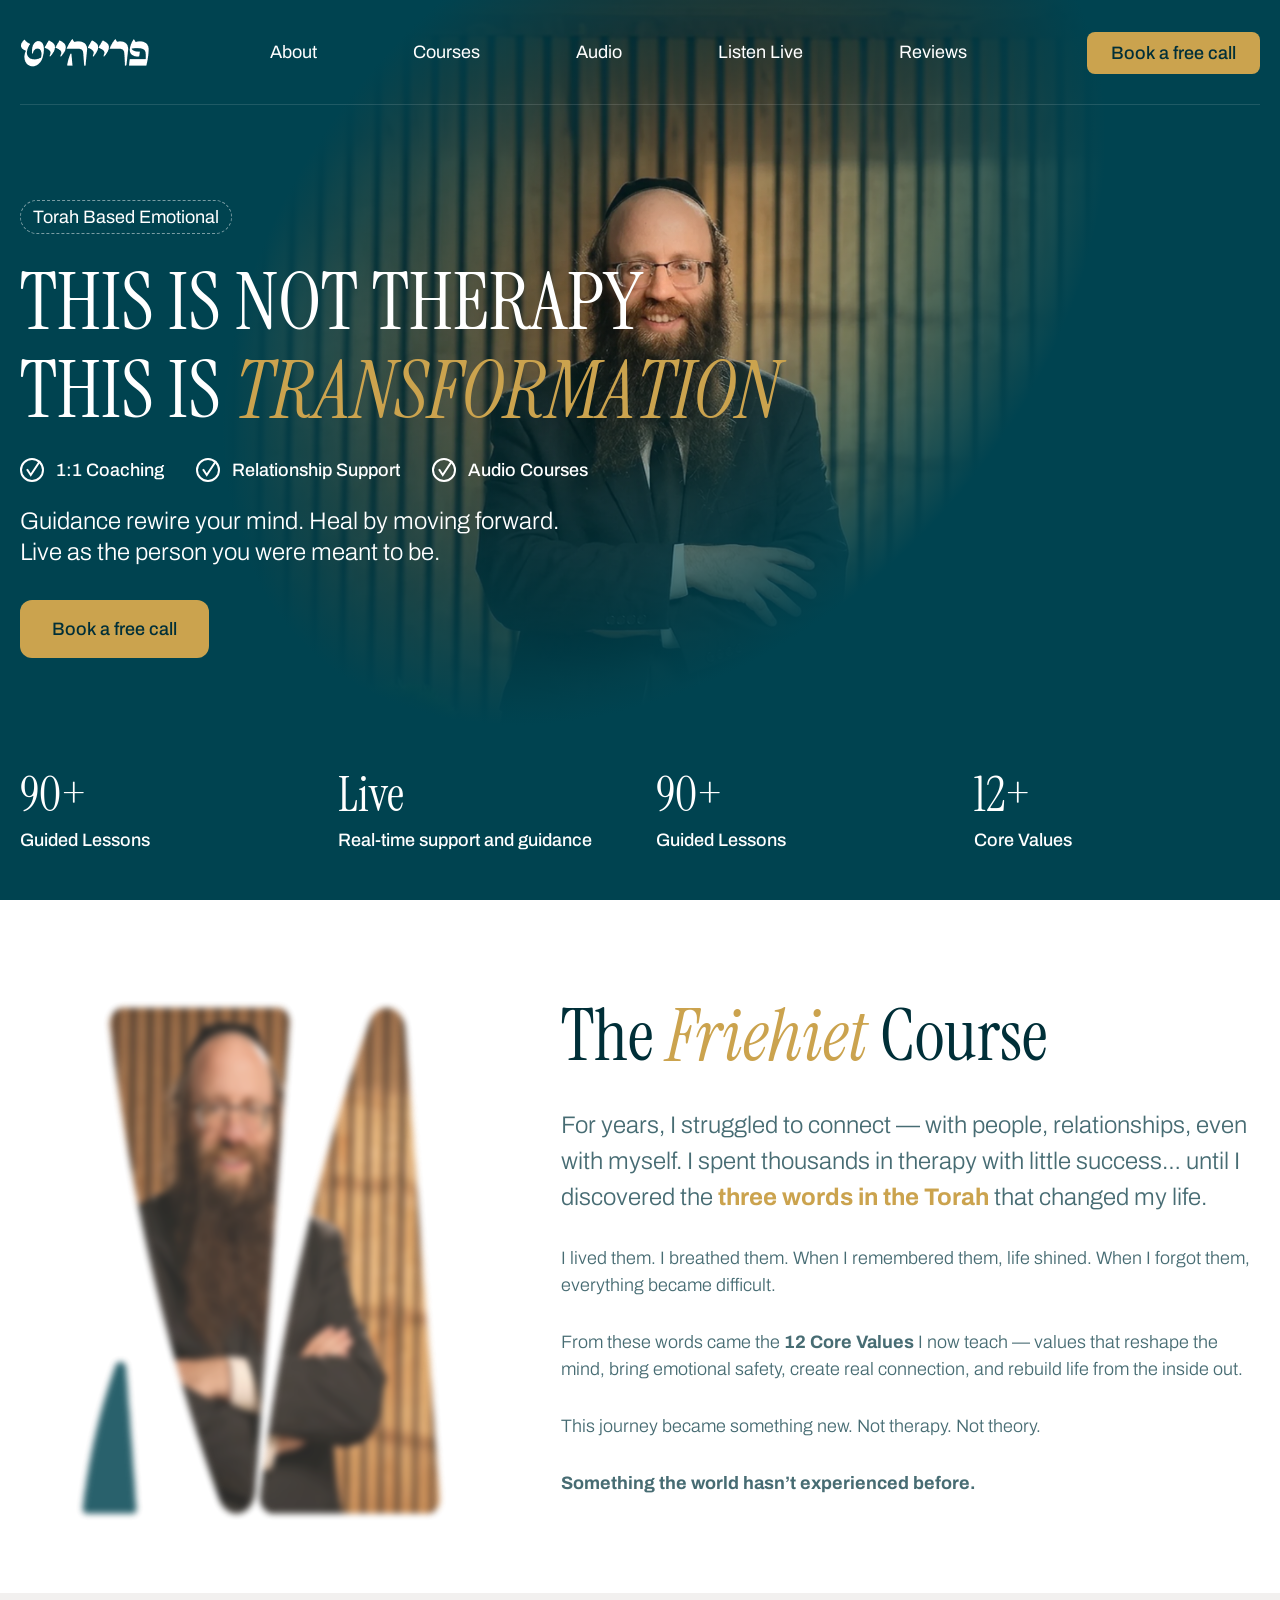
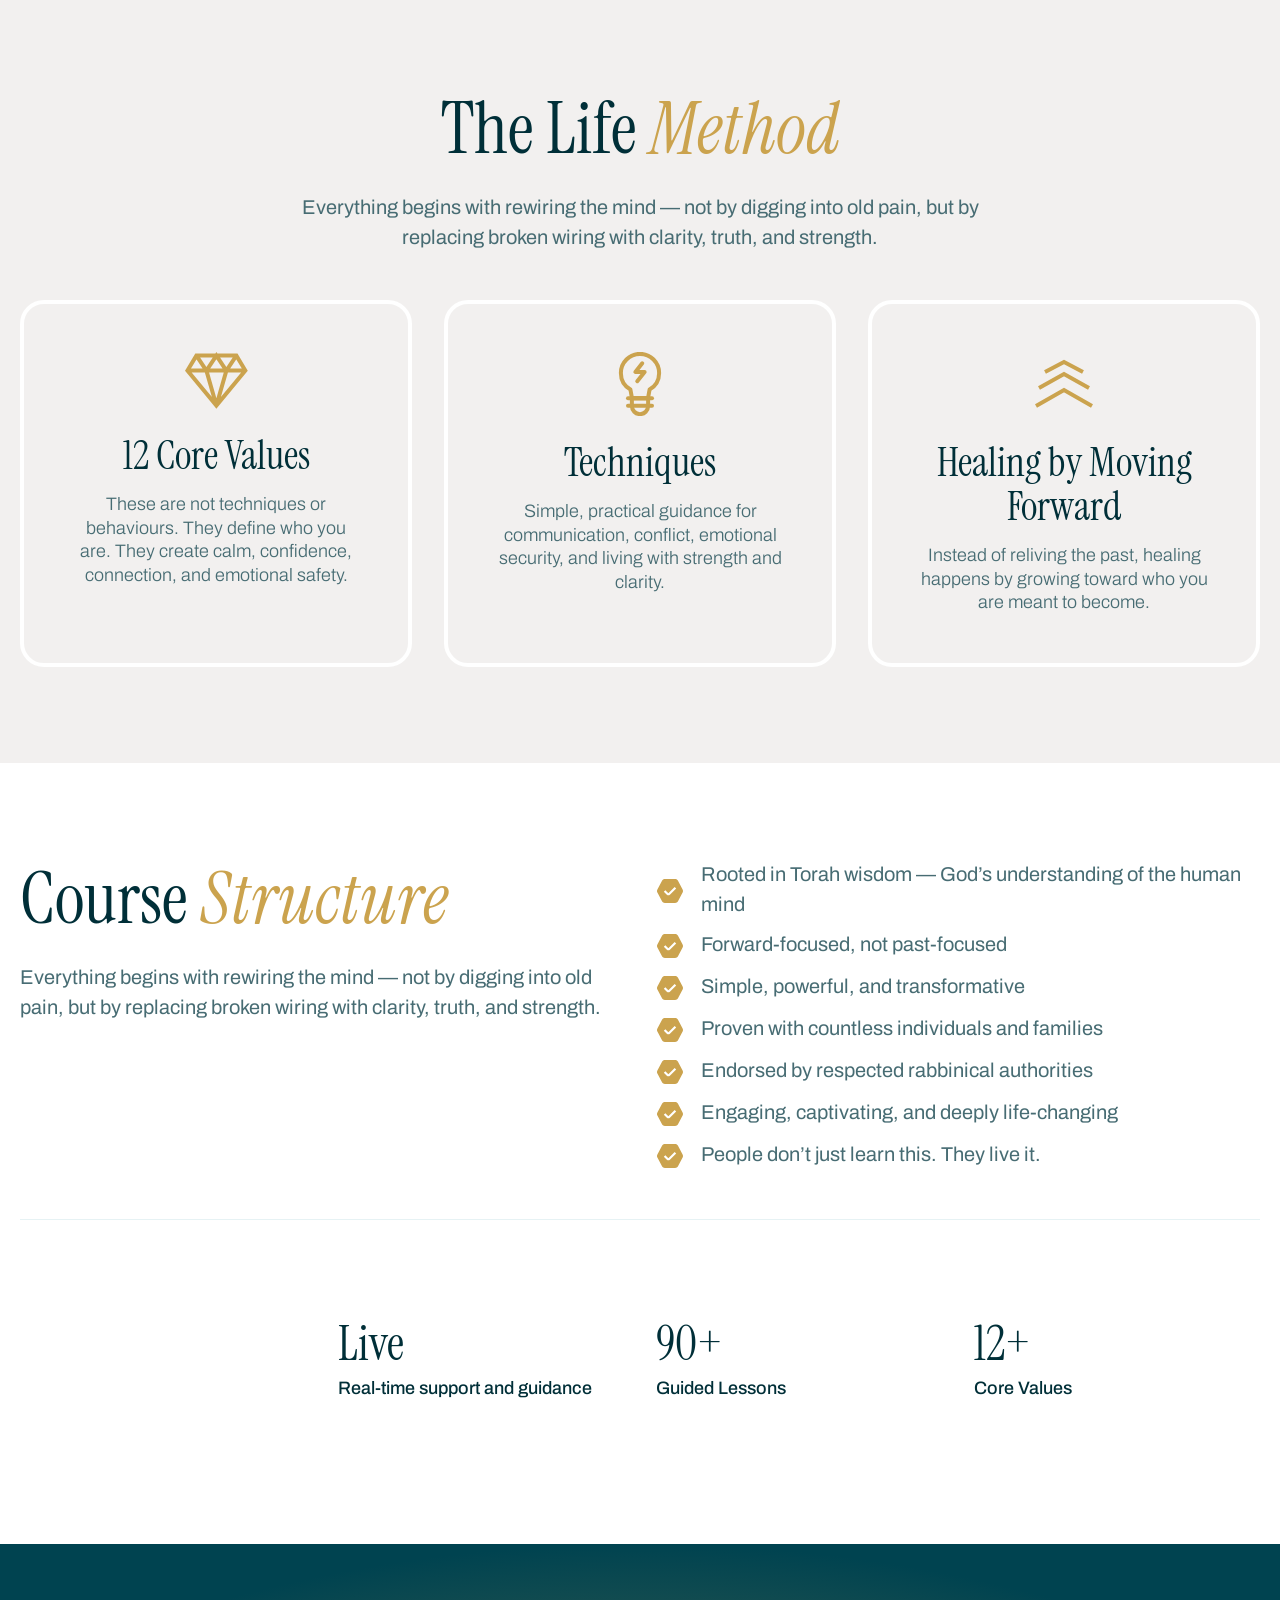
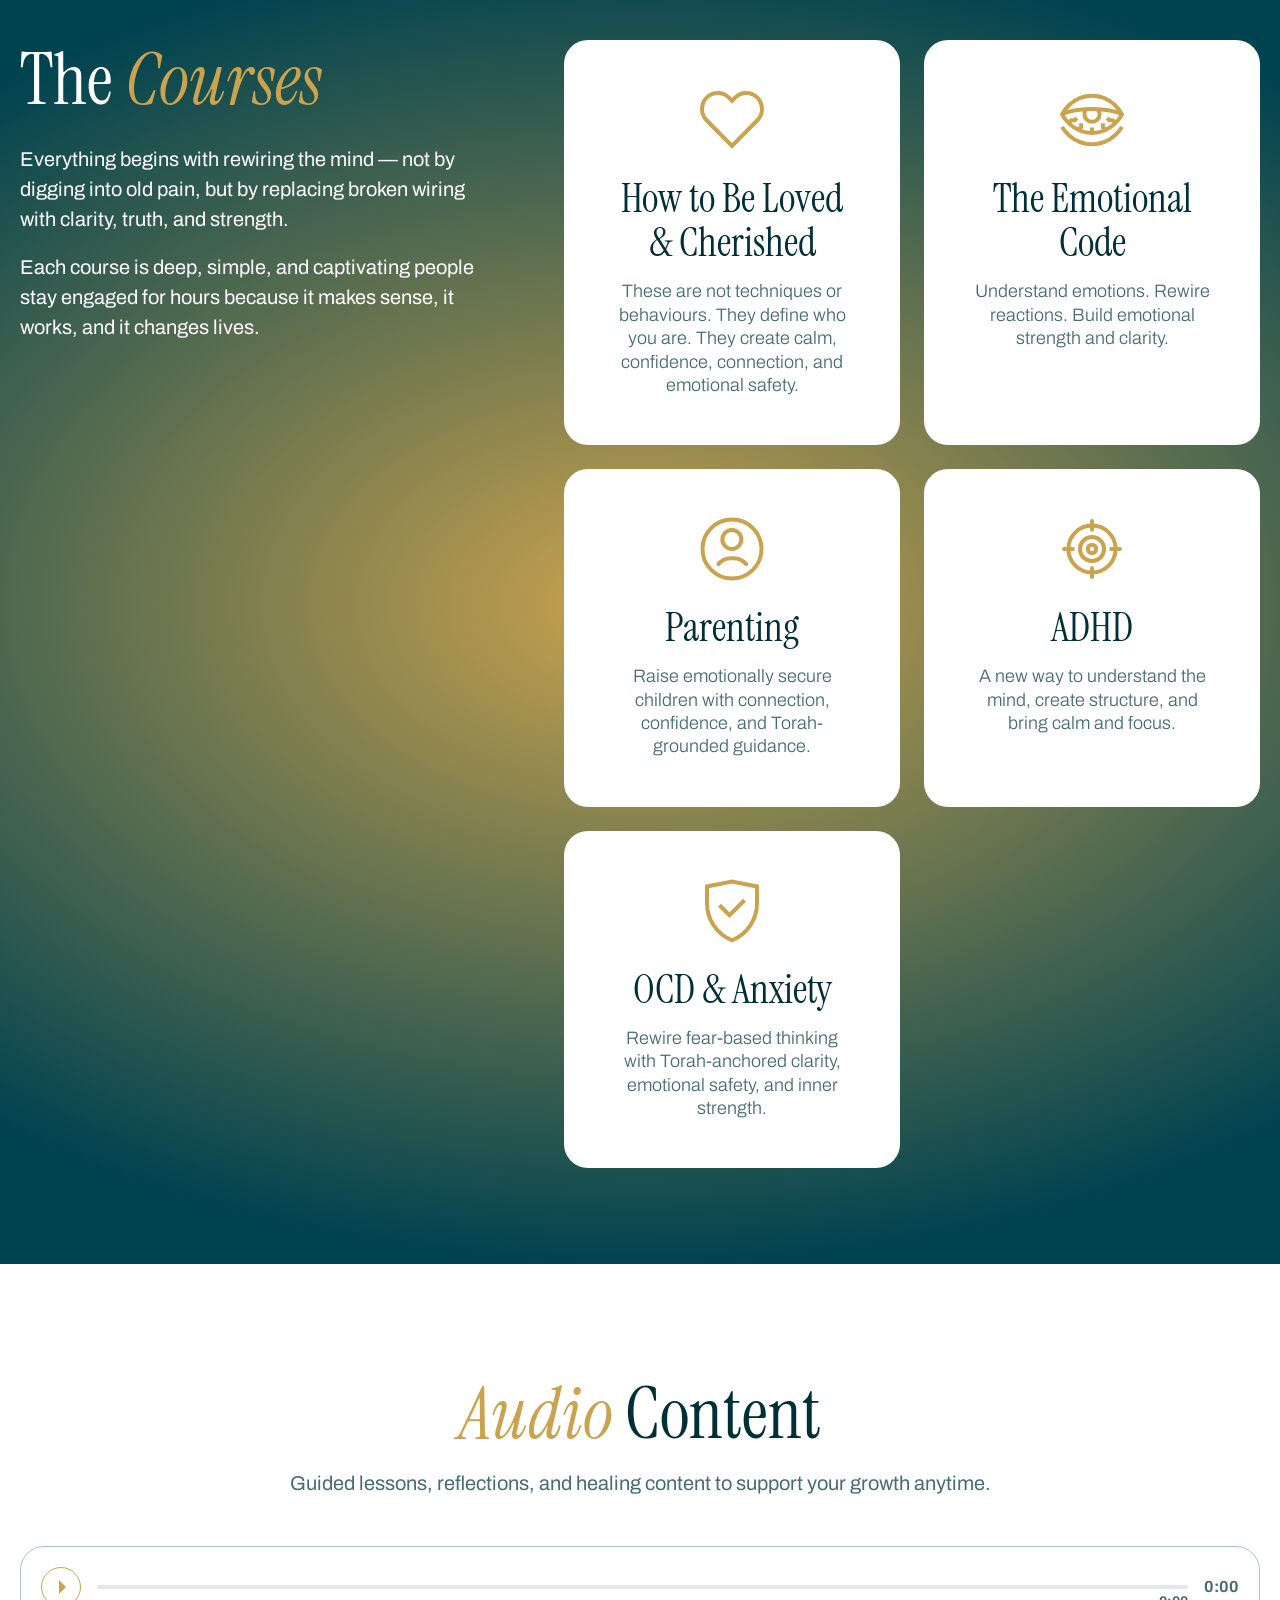
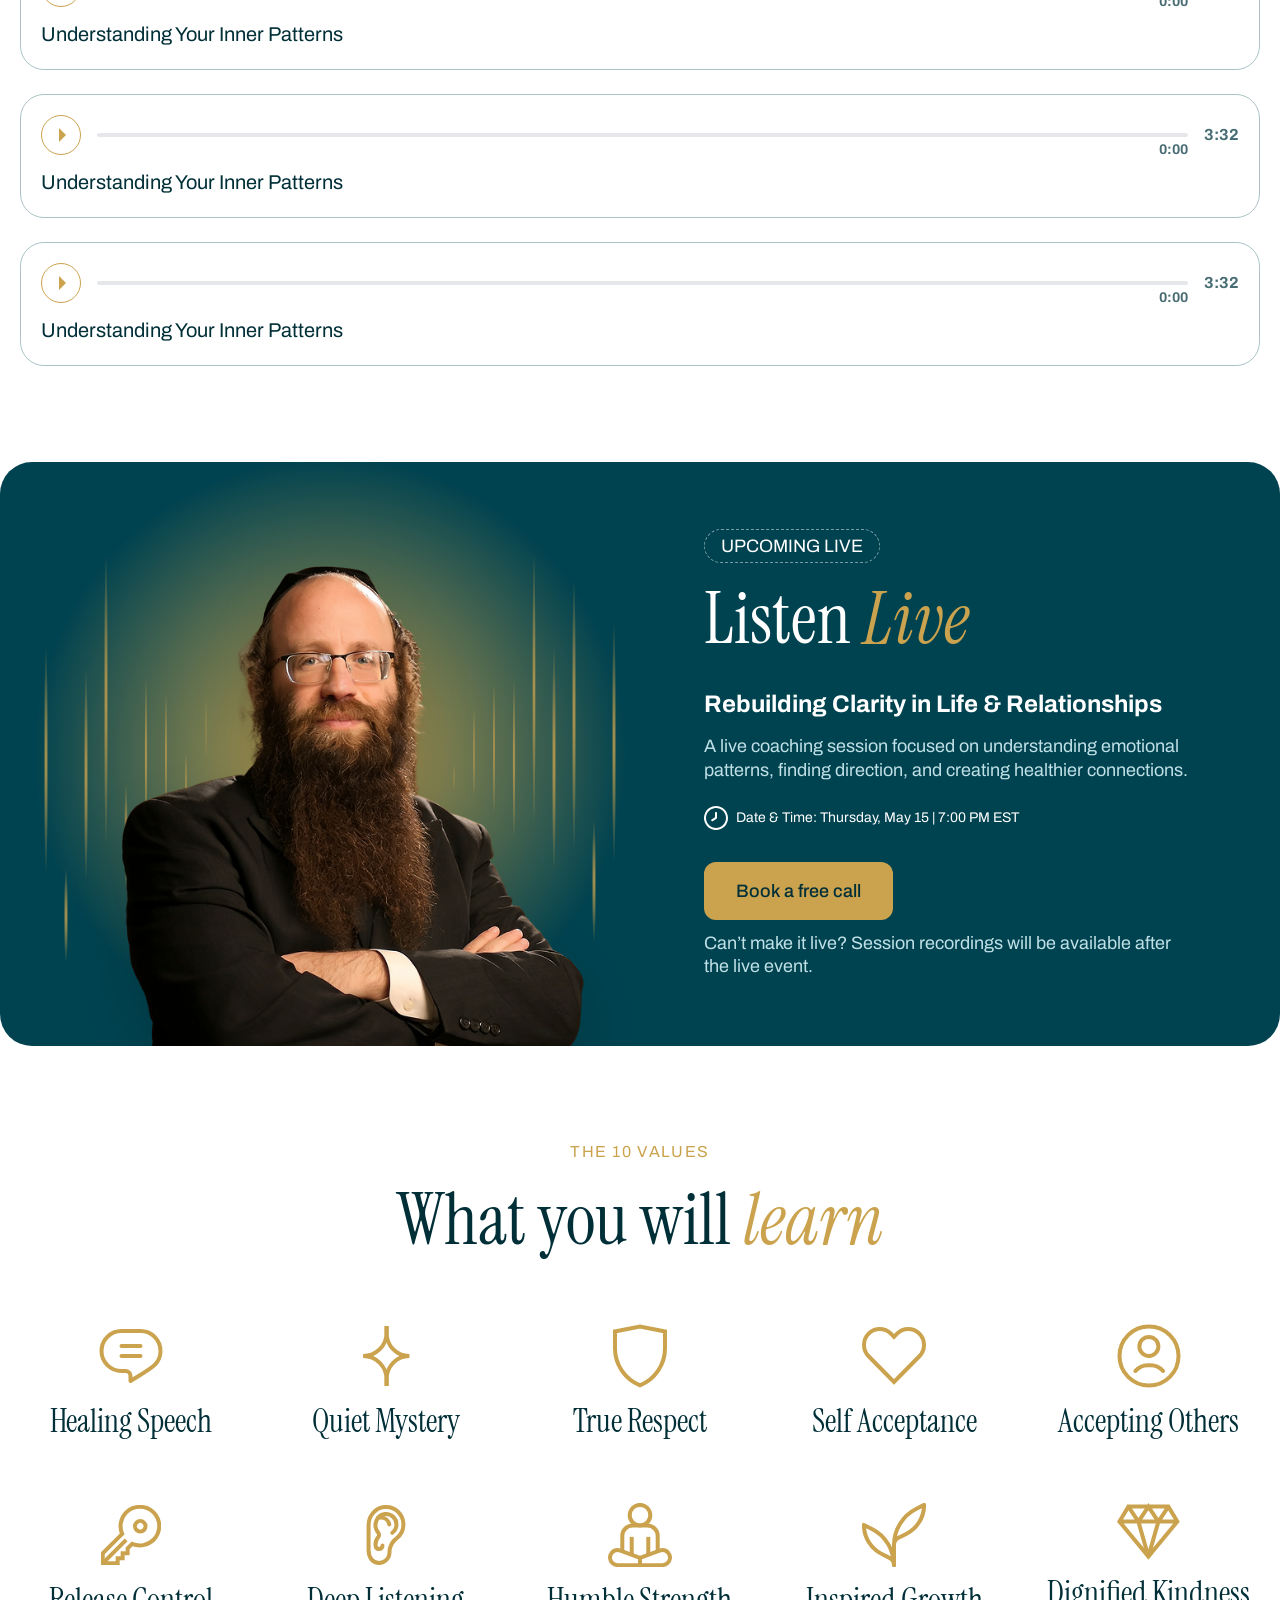
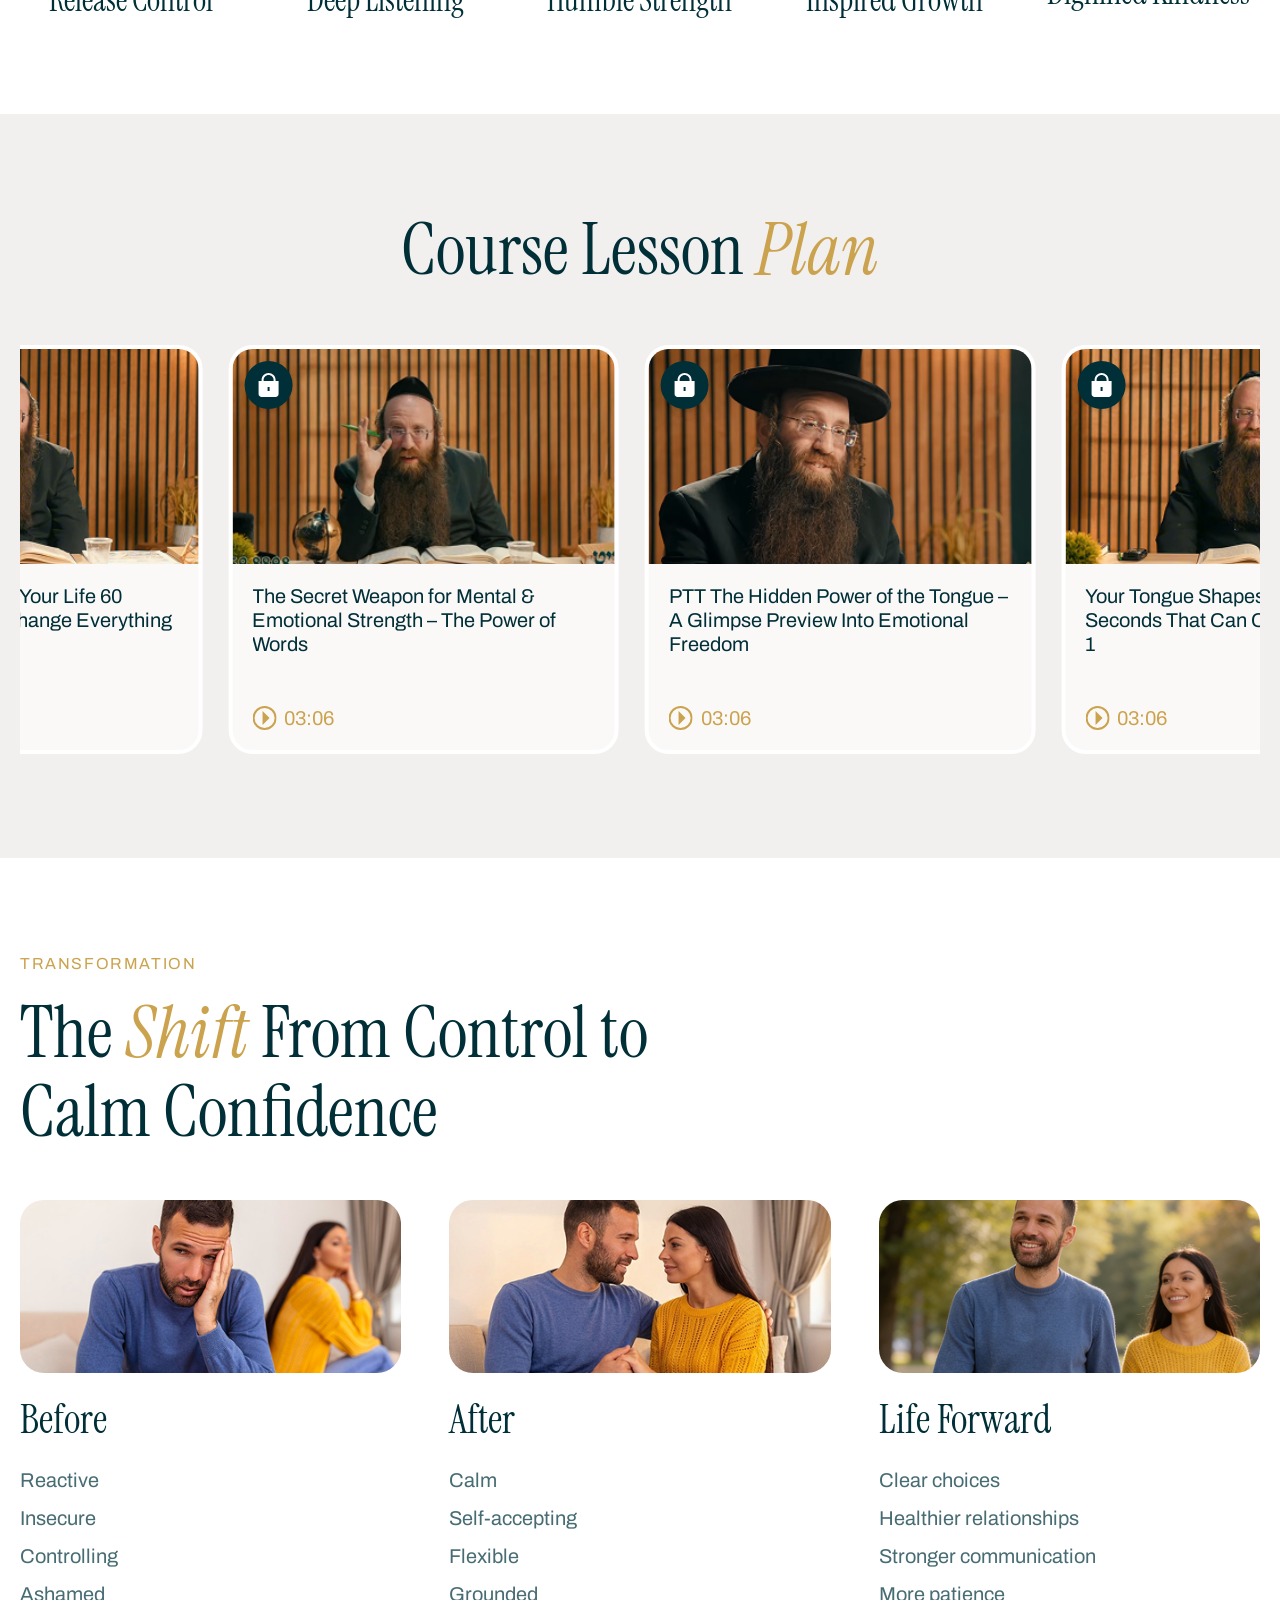
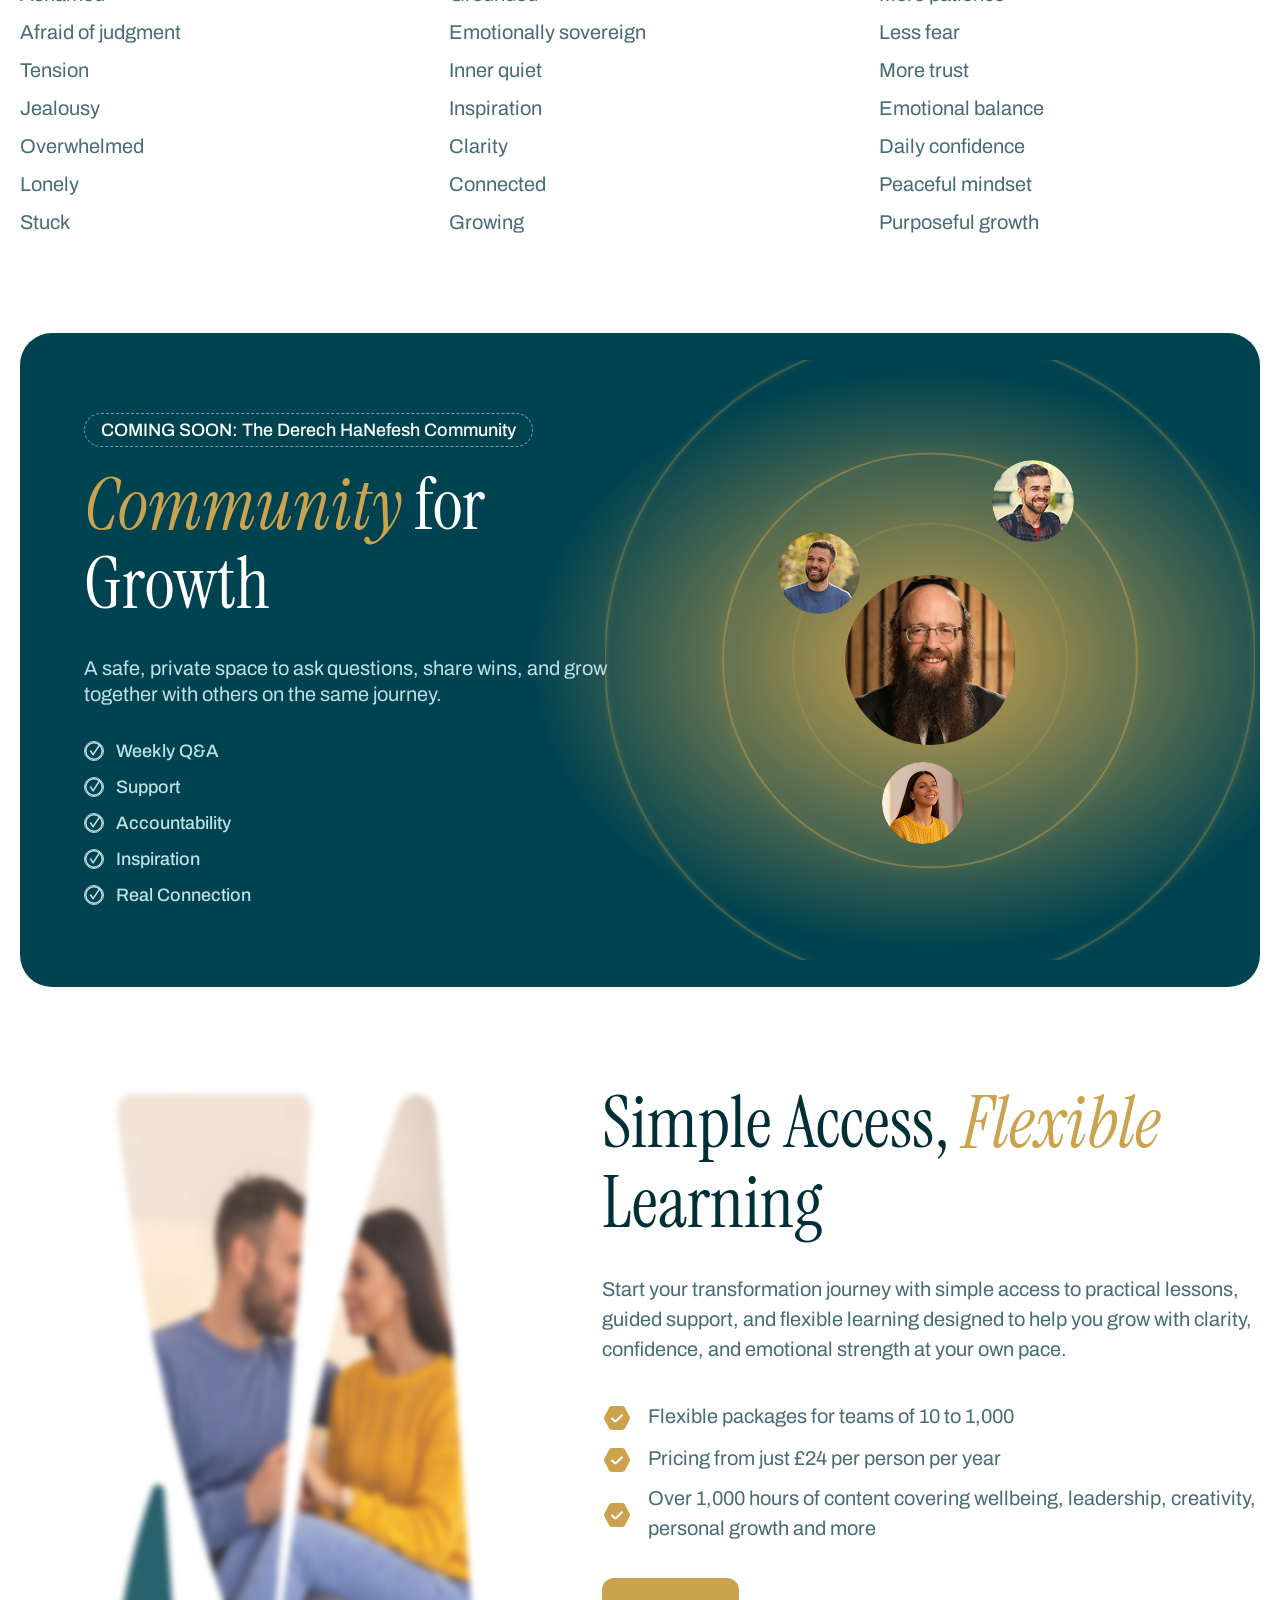
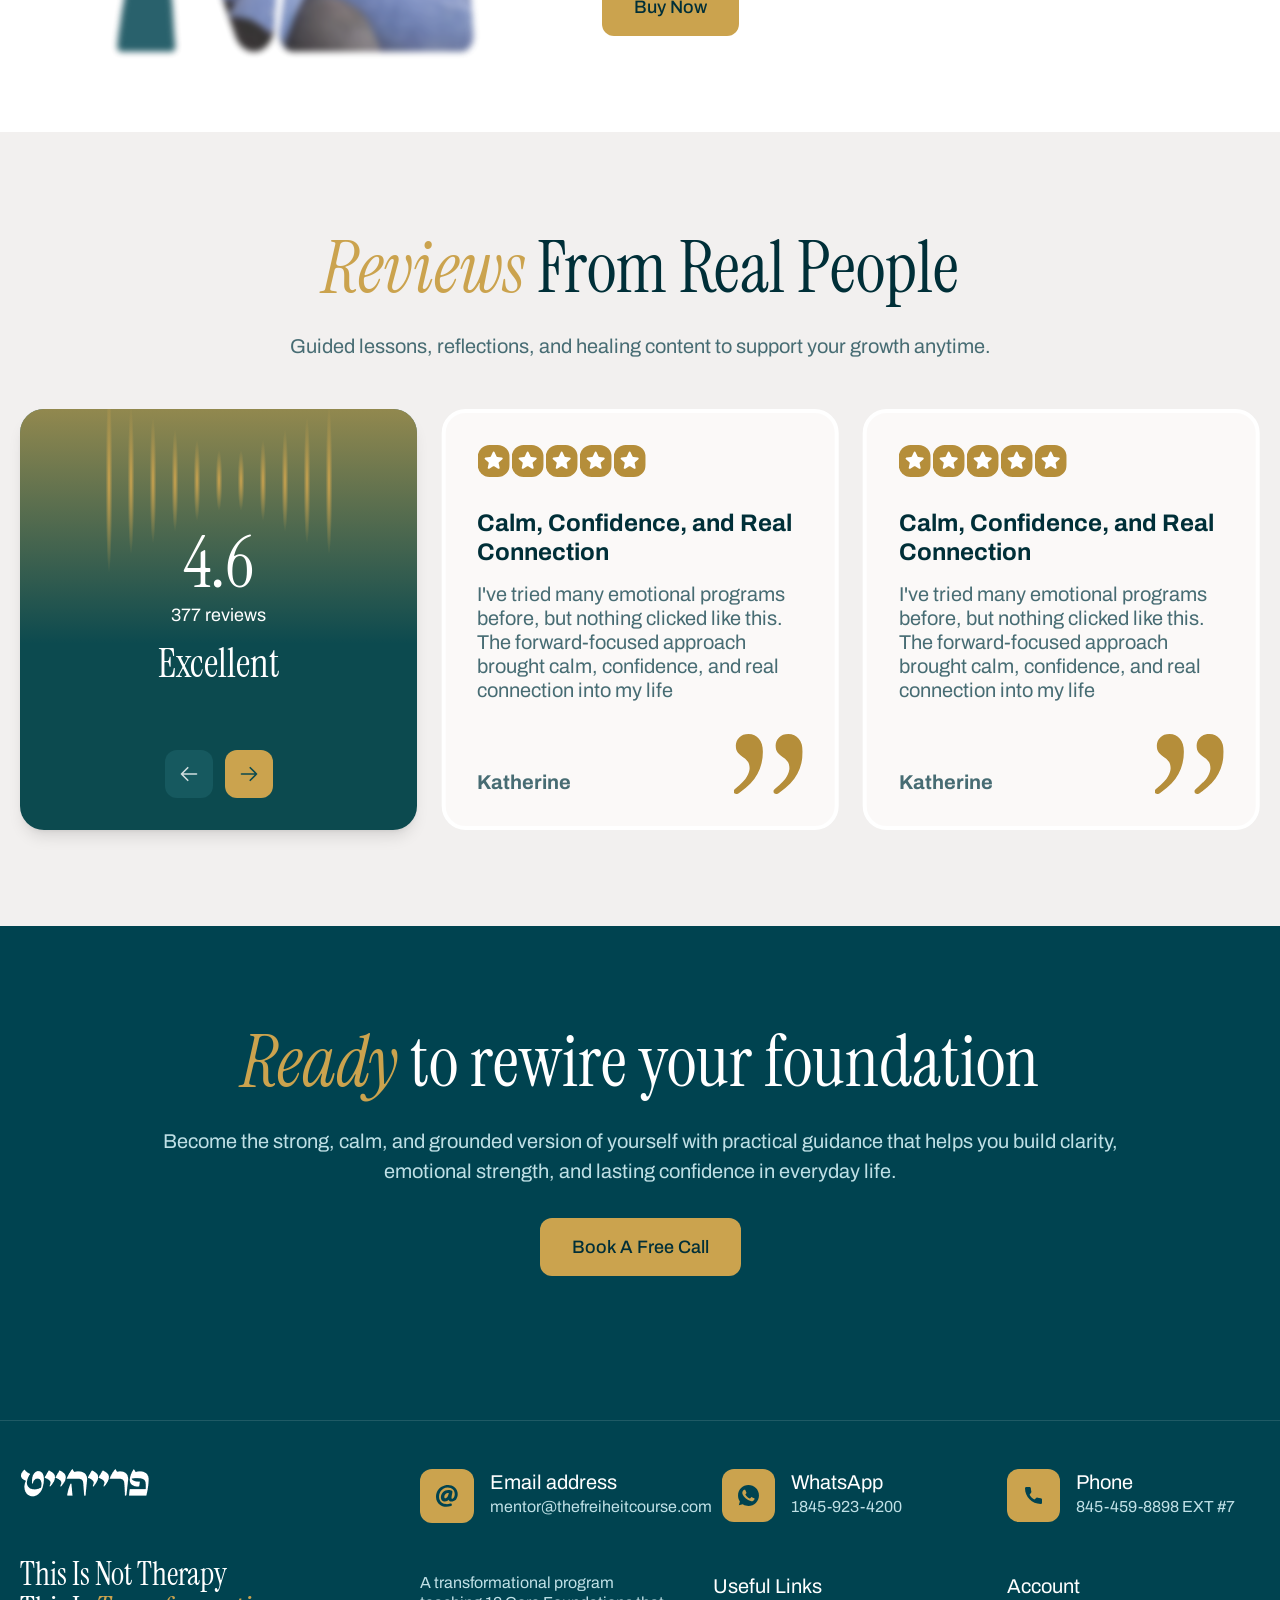
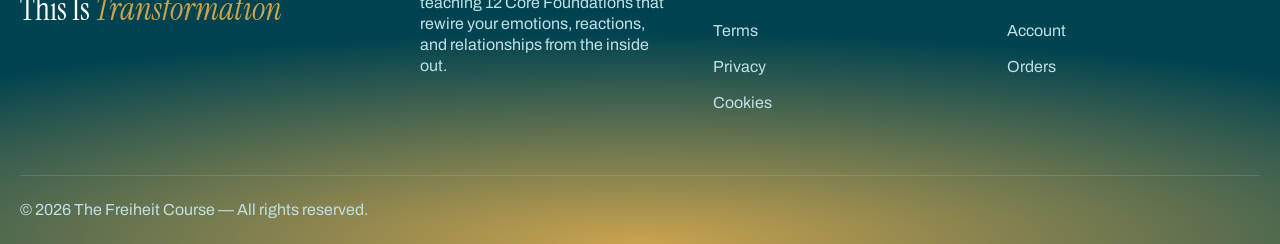
==== commit b78c32d0: "design changed" ====
--- a/index.html
+++ b/index.html
@@ -10,204 +10,255 @@
 </head>
 
 <body>
-  <!-- Main Hero Section -->
-  <section class="relative w-full overflow-hidden bg-cover bg-center text-white"
+
+  <!-- HERO WRAPPER -->
+  <section class="hero-section relative w-full overflow-hidden bg-cover bg-center text-white"
     style="background-image: url('assets/images/hero-person.webp');">
+
     <!-- Radial Gradient Overlay -->
-    <div class="absolute inset-0 z-0" style="
-          background: url('assets/images/radial-gradient.svg')
-            center/cover no-repeat;
-        "></div>
-
-    <!-- Content Wrapper -->
-    <div class="hero-container relative z-10 mx-auto px-6 py-8 flex flex-col min-h-screen">
-      <!-- Navigation -->
-      <nav class="custom-navbar border-b border-white/12 pb-7.5">
-        <div class="logo max-w-32.5">
-          <a href="index.html">
-            <img src="assets/images/logo.png" alt="logo" />
-          </a>
-        </div>
-
-        <!-- Desktop Menu -->
-        <div class="nav-links">
-          <ul>
-            <li>
-              <a href="#" class="gsap-text-hover">
+    <div class="absolute inset-0 z-0"
+      style="background: url('assets/images/radial-gradient.svg') center/cover no-repeat;">
+    </div>
+
+    <!-- FULL HEIGHT LAYOUT -->
+    <div class="relative z-10 min-h-screen flex flex-col">
+
+      <!-- =========================
+         HEADER
+    ========================== -->
+      <header class="hero-header">
+        <div class="hero-container px-6 py-8">
+
+          <nav class="custom-navbar border-b border-white/12 pb-7.5">
+
+            <div class="logo max-w-32.5">
+              <a href="index.html">
+                <img src="assets/images/logo.png" alt="logo" />
+              </a>
+            </div>
+
+            <!-- Desktop Menu -->
+            <div class="nav-links">
+              <ul>
+
+                <li>
+                  <a href="#" class="gsap-text-hover">
+                    <span class="gsap-text-hover-inner">
+                      <span class="text">About</span>
+                      <span class="text-hover">About</span>
+                    </span>
+                  </a>
+                </li>
+
+                <li>
+                  <a href="#" class="gsap-text-hover">
+                    <span class="gsap-text-hover-inner">
+                      <span class="text">Courses</span>
+                      <span class="text-hover">Courses</span>
+                    </span>
+                  </a>
+                </li>
+
+                <li>
+                  <a href="#" class="gsap-text-hover">
+                    <span class="gsap-text-hover-inner">
+                      <span class="text">Audio</span>
+                      <span class="text-hover">Audio</span>
+                    </span>
+                  </a>
+                </li>
+
+                <li>
+                  <a href="#" class="gsap-text-hover">
+                    <span class="gsap-text-hover-inner">
+                      <span class="text">Listen Live</span>
+                      <span class="text-hover">Listen Live</span>
+                    </span>
+                  </a>
+                </li>
+
+                <li>
+                  <a href="#" class="gsap-text-hover">
+                    <span class="gsap-text-hover-inner">
+                      <span class="text">Reviews</span>
+                      <span class="text-hover">Reviews</span>
+                    </span>
+                  </a>
+                </li>
+
+              </ul>
+            </div>
+
+            <!-- Right Side -->
+            <div class="nav-actions gsap-text-hover">
+
+              <a href="#" class="call-btn">
                 <span class="gsap-text-hover-inner">
-                  <span class="text">About</span>
-                  <span class="text-hover">About</span>
+                  <span class="text">Book a free call</span>
+                  <span class="text-hover">Book a free call</span>
                 </span>
               </a>
-            </li>
-
-            <li>
-              <a href="#" class="gsap-text-hover">
-                <span class="gsap-text-hover-inner">
-                  <span class="text">Courses</span>
-                  <span class="text-hover">Courses</span>
+
+              <!-- Hamburger -->
+              <button class="menu-toggle" id="menuToggle">
+                <span></span>
+                <span></span>
+                <span></span>
+              </button>
+
+            </div>
+
+            <!-- Mobile Menu -->
+            <div class="mobile-menu" id="mobileMenu">
+              <ul>
+                <li><a href="#">About</a></li>
+                <li><a href="#">Courses</a></li>
+                <li><a href="#">Audio</a></li>
+                <li><a href="#">Listen Live</a></li>
+                <li><a href="#">Reviews</a></li>
+              </ul>
+            </div>
+
+          </nav>
+
+        </div>
+      </header>
+
+      <!-- =========================
+         HERO BANNER
+    ========================== -->
+      <section class="hero-banner flex-1 flex items-center">
+
+        <div class="hero-container mx-auto px-6 w-full">
+
+          <div class="max-w-200">
+
+            <span
+              class="badge inline-block border border-dashed border-white/48 rounded-full px-3 py-1 font-archivo text-lg font-normal leading-6 mb-6 w-fit">
+              Torah Based Emotional
+            </span>
+
+            <h1
+              class="hero-title font-instrument text-[50px] md:text-[80px] font-normal leading-[110%] text-white uppercase mb-6">
+              THIS IS NOT THERAPY <br />
+              THIS IS
+              <span class="instrument-font-italic text-secondary">
+                TRANSFORMATION
+              </span>
+            </h1>
+
+            <!-- Features -->
+            <div class="flex flex-wrap gap-8 mb-6 text-lg font-medium leading-6">
+
+              <div class="flex items-center gap-3">
+                <span>
+                  <svg xmlns="http://www.w3.org/2000/svg" width="24" height="24" viewBox="0 0 24 24" fill="none">
+                    <rect x="1" y="1" width="22" height="22" rx="11" stroke="white" stroke-width="2" />
+                    <path d="M7 11.3125L10.7557 17L20 3" stroke="white" stroke-width="2" />
+                  </svg>
                 </span>
-              </a>
-            </li>
-
-            <li>
-              <a href="#" class="gsap-text-hover">
-                <span class="gsap-text-hover-inner">
-                  <span class="text">Audio</span>
-                  <span class="text-hover">Audio</span>
+                1:1 Coaching
+              </div>
+
+              <div class="flex items-center gap-3">
+                <span>
+                  <svg xmlns="http://www.w3.org/2000/svg" width="24" height="24" viewBox="0 0 24 24" fill="none">
+                    <rect x="1" y="1" width="22" height="22" rx="11" stroke="white" stroke-width="2" />
+                    <path d="M7 11.3125L10.7557 17L20 3" stroke="white" stroke-width="2" />
+                  </svg>
                 </span>
-              </a>
-            </li>
-
-            <li>
-              <a href="#" class="gsap-text-hover">
-                <span class="gsap-text-hover-inner">
-                  <span class="text">Listen Live</span>
-                  <span class="text-hover">Listen Live</span>
+                Relationship Support
+              </div>
+
+              <div class="flex items-center gap-3">
+                <span>
+                  <svg xmlns="http://www.w3.org/2000/svg" width="24" height="24" viewBox="0 0 24 24" fill="none">
+                    <rect x="1" y="1" width="22" height="22" rx="11" stroke="white" stroke-width="2" />
+                    <path d="M7 11.3125L10.7557 17L20 3" stroke="white" stroke-width="2" />
+                  </svg>
                 </span>
-              </a>
-            </li>
-
-            <li>
-              <a href="#" class="gsap-text-hover">
-                <span class="gsap-text-hover-inner">
-                  <span class="text">Reviews</span>
-                  <span class="text-hover">Reviews</span>
-                </span>
-              </a>
-            </li>
-          </ul>
-        </div>
-
-        <!-- Right Side -->
-        <div class="nav-actions gsap-text-hover">
-          <a href="#" class="call-btn">
-            <span class="gsap-text-hover-inner">
-              <span class="text">Book a free call</span>
-              <span class="text-hover">Book a free call</span>
-            </span>
-          </a>
-
-          <!-- Hamburger -->
-          <button class="menu-toggle" id="menuToggle">
-            <span></span>
-            <span></span>
-            <span></span>
-          </button>
-        </div>
-
-        <!-- Mobile Menu -->
-        <div class="mobile-menu" id="mobileMenu">
-          <ul>
-            <li><a href="#">About</a></li>
-            <li><a href="#">Courses</a></li>
-            <li><a href="#">Audio</a></li>
-            <li><a href="#">Listen Live</a></li>
-            <li><a href="#">Reviews</a></li>
-          </ul>
-        </div>
-      </nav>
-
-      <!-- Hero Body -->
-      <div class="grow flex flex-col justify-center max-w-200">
-        <span
-          class="badge inline-block border border-dashed border-white/48 rounded-full px-3 py-1 font-archivo text-lg font-normal leading-6 mb-6 w-fit">
-          Torah Based Emotional
-        </span>
-
-        <h1
-          class="hero-title font-instrument text-[50px] md:text-[80px] font-normal leading-[110%] text-white uppercase mb-6">
-          THIS IS NOT THERAPY <br />
-          THIS IS
-          <span class="instrument-font-italic text-secondary">TRANSFORMATION</span>
-        </h1>
-
-        <!-- Features -->
-        <div class="flex flex-wrap gap-8 mb-6 text-lg font-medium leading-6">
-          <div class="flex items-center gap-3">
-            <span class="">
-              <svg xmlns="http://www.w3.org/2000/svg" width="24" height="24" viewBox="0 0 24 24" fill="none">
-                <rect x="1" y="1" width="22" height="22" rx="11" stroke="white" stroke-width="2" />
-                <path d="M7 11.3125L10.7557 17L20 3" stroke="white" stroke-width="2" />
-              </svg>
-            </span>
-            1:1 Coaching
-          </div>
-          <div class="flex items-center gap-3">
-            <span class="">
-              <svg xmlns="http://www.w3.org/2000/svg" width="24" height="24" viewBox="0 0 24 24" fill="none">
-                <rect x="1" y="1" width="22" height="22" rx="11" stroke="white" stroke-width="2" />
-                <path d="M7 11.3125L10.7557 17L20 3" stroke="white" stroke-width="2" />
-              </svg>
-            </span>
-            Relationship Support
-          </div>
-          <div class="flex items-center gap-3">
-            <span class="">
-              <svg xmlns="http://www.w3.org/2000/svg" width="24" height="24" viewBox="0 0 24 24" fill="none">
-                <rect x="1" y="1" width="22" height="22" rx="11" stroke="white" stroke-width="2" />
-                <path d="M7 11.3125L10.7557 17L20 3" stroke="white" stroke-width="2" />
-              </svg>
-            </span>
-            Audio Courses
-          </div>
-        </div>
-
-        <p class="text-lg md:text-2xl text-white font-light leading-[130%] max-w-138.75 mb-8">
-          Guidance rewire your mind. Heal by moving forward. Live as the
-          person you were meant to be.
-        </p>
-        <a href="#"
-          class="gsap-text-hover px-5 sm:px-8 py-3.75 rounded-xl bg-secondary text-primary text-lg font-medium hover:bg-white hover:text-secondary transition duration-300 w-fit">
-          <span class="gsap-text-hover-inner">
-            <span class="text">Book a free call</span>
-            <span class="text-hover">Book a free call</span>
-          </span>
-        </a>
-      </div>
-    </div>
-    <!-- Stats Footer -->
-    <div class="hero-container grid grid-cols-2 md:grid-cols-4 gap-8 py-12 mt-12 z-20 relative stats">
-      <div class="stat-item">
-        <div class="text-[48px] font-normal leading-[110%] font-instrument mb-1.5">
-          90+
-        </div>
-        <div class="text-sm sm:text-lg font-archivo font-medium leading-6">
-          Guided Lessons
-        </div>
-      </div>
-
-      <div class="stat-item">
-        <div class="text-[48px] font-normal leading-[110%] font-instrument mb-1.5">
-          Live
-        </div>
-        <div class="text-sm sm:text-lg font-archivo font-medium leading-6">
-          Real-time support and guidance
-        </div>
-      </div>
-
-      <div class="stat-item">
-        <div class="text-[48px] font-normal leading-[110%] font-instrument mb-1.5">
-          90+
-        </div>
-        <div class="text-sm sm:text-lg font-archivo font-medium leading-6">
-          Guided Lessons
-        </div>
-      </div>
-
-      <div class="stat-item">
-        <div class="text-[48px] font-normal leading-[110%] font-instrument mb-1.5">
-          12+
-        </div>
-        <div class="text-sm sm:text-lg font-archivo font-medium leading-6">
-          Core Values
-        </div>
-      </div>
+                Audio Courses
+              </div>
+
+            </div>
+
+            <p class="text-lg md:text-2xl text-white font-light leading-[130%] max-w-138.75 mb-8">
+              Guidance rewire your mind. Heal by moving forward.
+              Live as the person you were meant to be.
+            </p>
+
+            <a href="#"
+              class="gsap-text-hover px-5 sm:px-8 py-2 sm:py-3.75 rounded-xl bg-secondary text-primary text-base sm:text-lg font-medium transition duration-300 w-fit">
+
+              <span class="gsap-text-hover-inner">
+                <span class="text">Book a free call</span>
+                <span class="text-hover">Book a free call</span>
+              </span>
+
+            </a>
+
+          </div>
+
+        </div>
+
+      </section>
+
+      <!-- =========================
+         STATS SECTION
+    ========================== -->
+      <section class="hero-stats">
+
+        <div class="hero-container grid grid-cols-2 md:grid-cols-4 gap-8 py-8 md:py-12 px-6">
+
+          <div class="stat-item">
+            <div class="stat-number text-[48px] font-normal leading-[110%] font-instrument mb-1.5">
+              90+
+            </div>
+
+            <div class="stat-text text-sm sm:text-lg font-archivo font-medium leading-6">
+              Guided Lessons
+            </div>
+          </div>
+
+          <div class="stat-item">
+            <div class="stat-number text-[48px] font-normal leading-[110%] font-instrument mb-1.5">
+              Live
+            </div>
+
+            <div class="stat-text text-sm sm:text-lg font-archivo font-medium leading-6">
+              Real-time support and guidance
+            </div>
+          </div>
+
+          <div class="stat-item">
+            <div class="stat-number text-[48px] font-normal leading-[110%] font-instrument mb-1.5">
+              90+
+            </div>
+
+            <div class="stat-text text-sm sm:text-lg font-archivo font-medium leading-6">
+              Guided Lessons
+            </div>
+          </div>
+
+          <div class="stat-item">
+            <div class="stat-number text-[48px] font-normal leading-[110%] font-instrument mb-1.5">
+              12+
+            </div>
+
+            <div class="stat-text text-sm sm:text-lg font-archivo font-medium leading-6">
+              Core Values
+            </div>
+          </div>
+
+        </div>
+
+      </section>
+
     </div>
   </section>
 
   <!-- About section -->
-  <section class="py-16 md:py-24">
+  <section class="py-10 md:py-24">
     <div class="container">
       <div class="flex flex-col lg:flex-row gap-5 lg:gap-8 justify-between ">
         <!-- left side content -->
@@ -230,21 +281,21 @@
             that changed my life.
           </p>
           <p class="text-gray text-[16px] sm:text-lg font-light leading-[150%]">
-            <span class="mt-7.5 block">
+            <span class="mt-4 sm:mt-7.5 block">
               I lived them. I breathed them. When I remembered them, life
               shined. When I forgot them, everything became difficult.
             </span>
 
-            <span class="mt-7.5 block">
+            <span class="mt-4 sm:mt-7.5 block">
               From these words came the
               <strong class="font-bold">12 Core Values</strong> I now teach —
               values that reshape the mind, bring emotional safety, create
               real connection, and rebuild life from the inside out.
             </span>
-            <span class="mt-7.5 block">
+            <span class="mt-4 sm:mt-7.5 block">
               This journey became something new. Not therapy. Not theory.
             </span>
-            <span class="mt-7.5 font-bold block">
+            <span class="mt-4 sm:mt-7.5 font-bold block">
               Something the world hasn’t experienced before.
             </span>
           </p>
@@ -254,110 +305,98 @@
   </section>
 
 
-<!-- Life method section -->
-<section class="bg-offwhite py-16 md:py-24">
-  <div class="container">
-    <div class="section-heading max-w-183.75 mx-auto text-center mb-12">
-      <h2
-        class="font-instrument text-[45px] sm:text-[54px] md:text-[72px] text-primary font-normal leading-110%">
-        The Life
-        <span class="text-secondary instrument-font-italic">Method</span>
-      </h2>
-
-      <p class="text-gray text-[16px] sm:text-xl font-normal leading-[150%]">
-        Everything begins with rewiring the mind — not by digging into old
-        pain, but by replacing broken wiring with clarity, truth, and
-        strength.
-      </p>
+  <!-- Life method section -->
+  <section class="bg-offwhite py-10 md:py-24">
+    <div class="container">
+      <div class="section-heading max-w-183.75 mx-auto text-center mb-12">
+        <h2
+          class="font-instrument text-[45px] sm:text-[54px] md:text-[72px] text-primary font-normal leading-12 md:leading-[110%]">
+          The Life
+          <span class="text-secondary instrument-font-italic">Method</span>
+        </h2>
+
+        <p class="text-gray text-[16px] sm:text-xl font-normal leading-[150%] mt-6">
+          Everything begins with rewiring the mind — not by digging into old
+          pain, but by replacing broken wiring with clarity, truth, and
+          strength.
+        </p>
+      </div>
+
+      <!-- method cards -->
+      <div class="structure-card-wrap flex flex-col md:flex-row gap-6 lg:gap-8 items-stretch">
+
+        <!-- card 1 -->
+        <div class="structure-single-card flex-1">
+          <div
+            class="h-full flex flex-col items-center text-center p-8 lg:p-12 rounded-3xl border-4 border-white  transition duration-600">
+
+            <!-- magnetic image -->
+            <div class="mb-6 magnet-item">
+              <img src="assets/images/Diamond.svg" alt="diamonds" class="will-change-transform" />
+            </div>
+
+            <h3 class="font-instrument text-[40px] text-primary font-normal leading-[110%] mb-4">
+              12 Core Values
+            </h3>
+
+            <p class="text-lg font-light leading-[130%] text-gray">
+              These are not techniques or behaviours. They define who you are.
+              They create calm, confidence, connection, and emotional safety.
+            </p>
+          </div>
+        </div>
+
+        <!-- card 2 -->
+        <div class="structure-single-card flex-1">
+          <div
+            class="h-full flex flex-col items-center text-center p-8 lg:p-12 rounded-3xl border-4 border-white  transition duration-600">
+
+            <!-- magnetic image -->
+            <div class="mb-6 magnet-item">
+              <img src="assets/images/light-bulb.svg" alt="light-bulb" class="will-change-transform" />
+            </div>
+
+            <h3 class="font-instrument text-[40px] text-primary font-normal leading-[110%] mb-4">
+              Techniques
+            </h3>
+
+            <p class="text-lg font-light leading-[130%] text-gray">
+              Simple, practical guidance for communication, conflict,
+              emotional security, and living with strength and clarity.
+            </p>
+          </div>
+        </div>
+
+        <!-- card 3 -->
+        <div class="structure-single-card flex-1">
+          <div
+            class="h-full flex flex-col items-center text-center p-8 lg:p-12 rounded-3xl border-4 border-white transition duration-600">
+
+            <!-- magnetic image -->
+            <div class="mb-6 magnet-item">
+              <img src="assets/images/up-right-arrow.svg" alt="up-arrow" class="will-change-transform" />
+            </div>
+
+            <h3 class="font-instrument text-[40px] text-primary font-normal leading-[110%] mb-4">
+              Healing by Moving Forward
+            </h3>
+
+            <p class="text-lg font-light leading-[130%] text-gray">
+              Instead of reliving the past, healing happens by growing toward
+              who you are meant to become.
+            </p>
+          </div>
+        </div>
+
+      </div>
     </div>
-
-    <!-- method cards -->
-    <div
-      class="structure-card-wrap flex flex-col md:flex-row gap-6 lg:gap-8 items-stretch">
-
-      <!-- card 1 -->
-      <div class="structure-single-card flex-1">
-        <div
-          class="h-full flex flex-col items-center text-center p-8 lg:p-12 rounded-3xl border-4 border-white  transition duration-600">
-
-          <!-- magnetic image -->
-          <div class="mb-6 magnet-item">
-            <img
-              src="assets/images/Diamond.svg"
-              alt="diamonds"
-              class="will-change-transform" />
-          </div>
-
-          <h3
-            class="font-instrument text-[40px] text-primary font-normal leading-[110%] mb-4">
-            12 Core Values
-          </h3>
-
-          <p class="text-lg font-light leading-[130%] text-gray">
-            These are not techniques or behaviours. They define who you are.
-            They create calm, confidence, connection, and emotional safety.
-          </p>
-        </div>
-      </div>
-
-      <!-- card 2 -->
-      <div class="structure-single-card flex-1">
-        <div
-          class="h-full flex flex-col items-center text-center p-8 lg:p-12 rounded-3xl border-4 border-white  transition duration-600">
-
-          <!-- magnetic image -->
-          <div class="mb-6 magnet-item">
-            <img
-              src="assets/images/light-bulb.svg"
-              alt="light-bulb"
-              class="will-change-transform" />
-          </div>
-
-          <h3
-            class="font-instrument text-[40px] text-primary font-normal leading-[110%] mb-4">
-            Techniques
-          </h3>
-
-          <p class="text-lg font-light leading-[130%] text-gray">
-            Simple, practical guidance for communication, conflict,
-            emotional security, and living with strength and clarity.
-          </p>
-        </div>
-      </div>
-
-      <!-- card 3 -->
-      <div class="structure-single-card flex-1">
-        <div
-          class="h-full flex flex-col items-center text-center p-8 lg:p-12 rounded-3xl border-4 border-white transition duration-600">
-
-          <!-- magnetic image -->
-          <div class="mb-6 magnet-item">
-            <img
-              src="assets/images/up-right-arrow.svg"
-              alt="up-arrow"
-              class="will-change-transform" />
-          </div>
-
-          <h3
-            class="font-instrument text-[40px] text-primary font-normal leading-[110%] mb-4">
-            Healing by Moving Forward
-          </h3>
-
-          <p class="text-lg font-light leading-[130%] text-gray">
-            Instead of reliving the past, healing happens by growing toward
-            who you are meant to become.
-          </p>
-        </div>
-      </div>
-
-    </div>
-  </div>
-</section>
+  </section>
 
   <!-- course structure section -->
-  <section class="py-16 md:py-24">
+  <section class="py-10 md:py-24">
     <div class="container">
-      <div class="flex flex-col lg:flex-row gap-10 lg:gap-7.5 items-start pb-12 border-b border-[#E6F2F4] mb-12.5">
+      <div
+        class="flex flex-col lg:flex-row gap-10 lg:gap-7.5 items-start pb-12 border-b border-[#E6F2F4] mb-4 sm:mb-12.5">
         <!-- left -->
         <div class="flex-1">
           <h2
@@ -378,92 +417,78 @@
           <ul class="space-y-2 method-list">
             <li class="method-item flex items-center gap-4">
               <div class="shrink-0 mt-1">
-                <svg xmlns="http://www.w3.org/2000/svg" width="30" height="30" viewBox="0 0 30 30" fill="none">
-                  <path
-                    d="M27.6081 13.4176L23.0017 4.73135C22.4362 3.6633 21.3377 3 20.1352 3H9.89C8.69074 3 7.59331 3.66112 7.02564 4.7259L2.3965 13.4165C1.86783 14.4103 1.86783 15.5973 2.3965 16.5923L7.02347 25.2741C7.59006 26.3389 8.68749 27 9.88783 27H20.133C21.3355 27 22.434 26.3367 22.9995 25.2686L27.6059 16.5824C28.1314 15.5918 28.1314 14.4082 27.6059 13.4176H27.6081ZM14.9026 18.7305C14.4845 19.1527 13.932 19.3633 13.3784 19.3633C12.8248 19.3633 12.2679 19.1506 11.8444 18.7251L8.83049 15.7839L10.3385 14.2161L13.3643 17.1694L19.6574 10.9498L21.1784 12.5044L14.9026 18.7305Z"
-                    fill="#CBA34E" />
-                </svg>
-              </div>
-
-              <span class="text-xl text-gray font-normal leading-[150%]">
+                <div class="w-6 h-6 sm:w-full sm:h-full">
+                  <img src="assets/images/checkmark.svg" alt="Checkmark">
+                </div>
+              </div>
+
+              <span class="text-base sm:text-xl text-gray font-normal leading-[150%]">
                 Rooted in Torah wisdom — God’s understanding of the human mind
               </span>
             </li>
             <li class="method-item flex items-center gap-4">
               <div class="shrink-0 mt-1">
-                <svg xmlns="http://www.w3.org/2000/svg" width="30" height="30" viewBox="0 0 30 30" fill="none">
-                  <path
-                    d="M27.6081 13.4176L23.0017 4.73135C22.4362 3.6633 21.3377 3 20.1352 3H9.89C8.69074 3 7.59331 3.66112 7.02564 4.7259L2.3965 13.4165C1.86783 14.4103 1.86783 15.5973 2.3965 16.5923L7.02347 25.2741C7.59006 26.3389 8.68749 27 9.88783 27H20.133C21.3355 27 22.434 26.3367 22.9995 25.2686L27.6059 16.5824C28.1314 15.5918 28.1314 14.4082 27.6059 13.4176H27.6081ZM14.9026 18.7305C14.4845 19.1527 13.932 19.3633 13.3784 19.3633C12.8248 19.3633 12.2679 19.1506 11.8444 18.7251L8.83049 15.7839L10.3385 14.2161L13.3643 17.1694L19.6574 10.9498L21.1784 12.5044L14.9026 18.7305Z"
-                    fill="#CBA34E" />
-                </svg>
-              </div>
-
-              <span class="text-xl text-gray font-normal leading-[150%]">
+                <div class="w-6 h-6 sm:w-full sm:h-full">
+                  <img src="assets/images/checkmark.svg" alt="Checkmark">
+                </div>
+              </div>
+
+              <span class="text-base sm:text-xl text-gray font-normal leading-[150%]">
                 Forward-focused, not past-focused
               </span>
             </li>
             <li class="method-item flex items-center gap-4">
               <div class="shrink-0 mt-1">
-                <svg xmlns="http://www.w3.org/2000/svg" width="30" height="30" viewBox="0 0 30 30" fill="none">
-                  <path
-                    d="M27.6081 13.4176L23.0017 4.73135C22.4362 3.6633 21.3377 3 20.1352 3H9.89C8.69074 3 7.59331 3.66112 7.02564 4.7259L2.3965 13.4165C1.86783 14.4103 1.86783 15.5973 2.3965 16.5923L7.02347 25.2741C7.59006 26.3389 8.68749 27 9.88783 27H20.133C21.3355 27 22.434 26.3367 22.9995 25.2686L27.6059 16.5824C28.1314 15.5918 28.1314 14.4082 27.6059 13.4176H27.6081ZM14.9026 18.7305C14.4845 19.1527 13.932 19.3633 13.3784 19.3633C12.8248 19.3633 12.2679 19.1506 11.8444 18.7251L8.83049 15.7839L10.3385 14.2161L13.3643 17.1694L19.6574 10.9498L21.1784 12.5044L14.9026 18.7305Z"
-                    fill="#CBA34E" />
-                </svg>
-              </div>
-
-              <span class="text-xl text-gray font-normal leading-[150%]">
+                <div class="w-6 h-6 sm:w-full sm:h-full">
+                  <img src="assets/images/checkmark.svg" alt="Checkmark">
+                </div>
+              </div>
+
+              <span class="text-base sm:text-xl text-gray font-normal leading-[150%]">
                 Simple, powerful, and transformative
               </span>
             </li>
             <li class="method-item flex items-center gap-4">
               <div class="shrink-0 mt-1">
-                <svg xmlns="http://www.w3.org/2000/svg" width="30" height="30" viewBox="0 0 30 30" fill="none">
-                  <path
-                    d="M27.6081 13.4176L23.0017 4.73135C22.4362 3.6633 21.3377 3 20.1352 3H9.89C8.69074 3 7.59331 3.66112 7.02564 4.7259L2.3965 13.4165C1.86783 14.4103 1.86783 15.5973 2.3965 16.5923L7.02347 25.2741C7.59006 26.3389 8.68749 27 9.88783 27H20.133C21.3355 27 22.434 26.3367 22.9995 25.2686L27.6059 16.5824C28.1314 15.5918 28.1314 14.4082 27.6059 13.4176H27.6081ZM14.9026 18.7305C14.4845 19.1527 13.932 19.3633 13.3784 19.3633C12.8248 19.3633 12.2679 19.1506 11.8444 18.7251L8.83049 15.7839L10.3385 14.2161L13.3643 17.1694L19.6574 10.9498L21.1784 12.5044L14.9026 18.7305Z"
-                    fill="#CBA34E" />
-                </svg>
-              </div>
-
-              <span class="text-xl text-gray font-normal leading-[150%]">
+                <div class="w-6 h-6 sm:w-full sm:h-full">
+                  <img src="assets/images/checkmark.svg" alt="Checkmark">
+                </div>
+              </div>
+
+              <span class="text-base sm:text-xl text-gray font-normal leading-[150%]">
                 Proven with countless individuals and families
               </span>
             </li>
             <li class="method-item flex items-center gap-4">
               <div class="shrink-0 mt-1">
-                <svg xmlns="http://www.w3.org/2000/svg" width="30" height="30" viewBox="0 0 30 30" fill="none">
-                  <path
-                    d="M27.6081 13.4176L23.0017 4.73135C22.4362 3.6633 21.3377 3 20.1352 3H9.89C8.69074 3 7.59331 3.66112 7.02564 4.7259L2.3965 13.4165C1.86783 14.4103 1.86783 15.5973 2.3965 16.5923L7.02347 25.2741C7.59006 26.3389 8.68749 27 9.88783 27H20.133C21.3355 27 22.434 26.3367 22.9995 25.2686L27.6059 16.5824C28.1314 15.5918 28.1314 14.4082 27.6059 13.4176H27.6081ZM14.9026 18.7305C14.4845 19.1527 13.932 19.3633 13.3784 19.3633C12.8248 19.3633 12.2679 19.1506 11.8444 18.7251L8.83049 15.7839L10.3385 14.2161L13.3643 17.1694L19.6574 10.9498L21.1784 12.5044L14.9026 18.7305Z"
-                    fill="#CBA34E" />
-                </svg>
-              </div>
-
-              <span class="text-xl text-gray font-normal leading-[150%]">
+                <div class="w-6 h-6 sm:w-full sm:h-full">
+                  <img src="assets/images/checkmark.svg" alt="Checkmark">
+                </div>
+              </div>
+
+              <span class="text-base sm:text-xl text-gray font-normal leading-[150%]">
                 Endorsed by respected rabbinical authorities
               </span>
             </li>
             <li class="method-item flex items-center gap-4">
               <div class="shrink-0 mt-1">
-                <svg xmlns="http://www.w3.org/2000/svg" width="30" height="30" viewBox="0 0 30 30" fill="none">
-                  <path
-                    d="M27.6081 13.4176L23.0017 4.73135C22.4362 3.6633 21.3377 3 20.1352 3H9.89C8.69074 3 7.59331 3.66112 7.02564 4.7259L2.3965 13.4165C1.86783 14.4103 1.86783 15.5973 2.3965 16.5923L7.02347 25.2741C7.59006 26.3389 8.68749 27 9.88783 27H20.133C21.3355 27 22.434 26.3367 22.9995 25.2686L27.6059 16.5824C28.1314 15.5918 28.1314 14.4082 27.6059 13.4176H27.6081ZM14.9026 18.7305C14.4845 19.1527 13.932 19.3633 13.3784 19.3633C12.8248 19.3633 12.2679 19.1506 11.8444 18.7251L8.83049 15.7839L10.3385 14.2161L13.3643 17.1694L19.6574 10.9498L21.1784 12.5044L14.9026 18.7305Z"
-                    fill="#CBA34E" />
-                </svg>
-              </div>
-
-              <span class="text-xl text-gray font-normal leading-[150%]">
+                <div class="w-6 h-6 sm:w-full sm:h-full">
+                  <img src="assets/images/checkmark.svg" alt="Checkmark">
+                </div>
+              </div>
+
+              <span class="text-base sm:text-xl text-gray font-normal leading-[150%]">
                 Engaging, captivating, and deeply life-changing
               </span>
             </li>
             <li class="method-item flex items-center gap-4">
               <div class="shrink-0 mt-1">
-                <svg xmlns="http://www.w3.org/2000/svg" width="30" height="30" viewBox="0 0 30 30" fill="none">
-                  <path
-                    d="M27.6081 13.4176L23.0017 4.73135C22.4362 3.6633 21.3377 3 20.1352 3H9.89C8.69074 3 7.59331 3.66112 7.02564 4.7259L2.3965 13.4165C1.86783 14.4103 1.86783 15.5973 2.3965 16.5923L7.02347 25.2741C7.59006 26.3389 8.68749 27 9.88783 27H20.133C21.3355 27 22.434 26.3367 22.9995 25.2686L27.6059 16.5824C28.1314 15.5918 28.1314 14.4082 27.6059 13.4176H27.6081ZM14.9026 18.7305C14.4845 19.1527 13.932 19.3633 13.3784 19.3633C12.8248 19.3633 12.2679 19.1506 11.8444 18.7251L8.83049 15.7839L10.3385 14.2161L13.3643 17.1694L19.6574 10.9498L21.1784 12.5044L14.9026 18.7305Z"
-                    fill="#CBA34E" />
-                </svg>
-              </div>
-
-              <span class="text-xl text-gray font-normal leading-[150%]">
+                <div class="w-6 h-6 sm:w-full sm:h-full">
+                  <img src="assets/images/checkmark.svg" alt="Checkmark">
+                </div>
+              </div>
+
+              <span class="text-base sm:text-xl text-gray font-normal leading-[150%]">
                 People don’t just learn this. They live it.
               </span>
             </li>
@@ -472,7 +497,7 @@
       </div>
 
       <!-- Stats Footer -->
-      <div class="hero-container grid grid-cols-2 md:grid-cols-4 gap-8 py-12 mt-12 z-20 relative stats text-primary">
+      <div class=" grid grid-cols-2 md:grid-cols-4 gap-8 py-0 sm:py-12  mt-0 sm:mt-12 z-20 relative stats text-primary">
         <div class="stat-item">
           <div class="text-[48px] font-normal leading-[110%] font-instrument mb-1.5">
             90+
@@ -513,8 +538,8 @@
   </section>
 
   <!-- The courses section -->
-  <section class="courses-section py-16 md:py-24" style="
-        background-image: url(&quot;assets/images/radianl-center.svg&quot;);
+  <section class="courses-section py-10 md:py-24" style="
+        background-image: url(/assets/images/radianl-center.svg);
         background-repeat: no-repeat;
         background-size: cover;
         background-position: center;
@@ -545,7 +570,8 @@
         <!-- RIGHT -->
         <div class="courses-right flex-1 grid grid-cols-1 md:grid-cols-2 gap-6 w-full">
           <!-- CARD -->
-          <div class="course-card flex flex-col items-center text-center p-8 lg:p-12 rounded-3xl bg-white h-full">
+          <div
+            class="course-card flex flex-col items-center text-center p-4 sm:p-8 lg:p-12 rounded-3xl bg-white h-full">
             <div class="mb-6">
               <img src="assets/images/heart.svg" alt="heart" />
             </div>
@@ -561,7 +587,8 @@
           </div>
 
           <!-- CARD -->
-          <div class="course-card flex flex-col items-center text-center p-8 lg:p-12 rounded-3xl bg-white h-full">
+          <div
+            class="course-card flex flex-col items-center text-center p-4 sm:p-8 lg:p-12 rounded-3xl bg-white h-full">
             <div class="mb-6">
               <img src="assets/images/eye.svg" alt="eye" />
             </div>
@@ -577,7 +604,8 @@
           </div>
 
           <!-- CARD -->
-          <div class="course-card flex flex-col items-center text-center p-8 lg:p-12 rounded-3xl bg-white h-full">
+          <div
+            class="course-card flex flex-col items-center text-center p-4 sm:p-8 lg:p-12 rounded-3xl bg-white h-full">
             <div class="mb-6">
               <img src="assets/images/user.svg" alt="user" />
             </div>
@@ -593,7 +621,8 @@
           </div>
 
           <!-- CARD -->
-          <div class="course-card flex flex-col items-center text-center p-8 lg:p-12 rounded-3xl bg-white h-full">
+          <div
+            class="course-card flex flex-col items-center text-center p-4 sm:p-8 lg:p-12 rounded-3xl bg-white h-full">
             <div class="mb-6">
               <img src="assets/images/mission.svg" alt="mission" />
             </div>
@@ -609,7 +638,8 @@
           </div>
 
           <!-- CARD -->
-          <div class="course-card flex flex-col items-center text-center p-8 lg:p-12 rounded-3xl bg-white h-full">
+          <div
+            class="course-card flex flex-col items-center text-center p-4 sm:p-8 lg:p-12 rounded-3xl bg-white h-full">
             <div class="mb-6">
               <img src="assets/images/shield.svg" alt="shield" />
             </div>
@@ -629,7 +659,7 @@
   </section>
 
   <!-- Audio play section -->
-  <section class="py-16 md:py-24">
+  <section class="py-10 md:py-24">
     <div class="container">
       <div class="section-heading max-w-183.75 mx-auto text-center mb-12">
         <h2 class="font-instrument text-[45px] sm:text-[54px] md:text-[72px] text-primary font-normal leading-110%">
@@ -789,9 +819,9 @@
 
   </section>
   <!--  Listen live -->
-  <section class="pb-16 md:pb-24">
+  <section class="pb-10 md:pb-24">
     <div
-      class="container mx-auto bg-softgreen rounded-4xl overflow-hidden flex flex-col md:flex-row items-stretch relative">
+      class="container bg-softgreen rounded-xl sm:rounded-2xl md:rounded-4xl overflow-hidden flex flex-col md:flex-row items-stretch relative">
       <!-- LEFT -->
       <div class="relative w-full md:w-1/2 flex items-end justify-center pt-12 md:pt-24 overflow-hidden">
         <!-- CENTER BARS -->
@@ -829,7 +859,7 @@
 
         <!-- FIXED GLOW (NOW CONSTRAINED TO CONTENT AREA) -->
         <div class="absolute inset-0 flex items-center justify-center pointer-events-none z-0">
-          <div class="w-130 h-130 md:w-150 md:h-150 bg-[radial-gradient(circle,#CBA34E_0%,rgba(203,163,78,0)_70%)]">
+          <div class="w-60 h-60 md:w-150 md:h-150 bg-[radial-gradient(circle,#CBA34E_0%,rgba(203,163,78,0)_70%)]">
           </div>
         </div>
 
@@ -839,10 +869,10 @@
       </div>
 
       <!-- RIGHT -->
-      <div class="w-full md:w-1/2 p-8 md:p-12 lg:p-16 flex flex-col justify-center text-white">
+      <div class="w-full md:w-1/2 p-2 sm:p-8 md:p-12 lg:p-16 flex flex-col justify-center text-white">
         <div class="mb-4">
           <span
-            class="inline-block border border-dashed border-white/48 rounded-full px-4 py-1 text-lg font-normal leading-6 uppercase">
+            class="inline-block border border-dashed border-white/48 rounded-full px-4 py-1 text-[12px] sm:text-lg font-normal leading-6 uppercase">
             Upcoming Live
           </span>
         </div>
@@ -852,29 +882,29 @@
           <span class="instrument-font-italic text-secondary">Live</span>
         </h2>
 
-        <h3 class="text-lg lg:text-2xl font-bold leading-[120%] mb-4">
+        <h3 class="text-sm sm:text-lg lg:text-2xl font-bold leading-6 sm:leading-[120%] mb-4">
           Rebuilding Clarity in Life & Relationships
         </h3>
 
-        <p class="text-[16px] lg:text-lg font-normal leading-[130%] text-[#BFE0E6] mb-6 max-w-160">
+        <p class="text-sm lg:text-lg font-normal leading-[130%] text-[#BFE0E6] mb-6 max-w-160">
           A live coaching session focused on understanding emotional patterns,
           finding direction, and creating healthier connections.
         </p>
 
         <div class="flex items-center space-x-2 mb-8">
-          <img src="assets/images/clock.svg" alt="clock" />
-          <span class="text-sm">Date & Time: Thursday, May 15 | 7:00 PM EST</span>
+          <div class="w-4 h-4 sm:w-6 sm:h-6"><img src="assets/images/clock.svg" alt="clock" /></div>
+          <span class=" text-[12px] sm:text-sm">Date & Time: Thursday, May 15 | 7:00 PM EST</span>
         </div>
 
         <a href="#"
-          class="gsap-text-hover px-5 sm:px-8 py-3.75 rounded-xl bg-secondary text-primary text-lg font-medium hover:bg-white hover:text-secondary transition duration-300 w-fit">
+          class="gsap-text-hover px-5 sm:px-8 py-2 sm:py-3.75 rounded-xl bg-secondary text-primary text-base sm:text-lg font-medium  transition duration-300 w-fit">
           <span class="gsap-text-hover-inner">
             <span class="text">Book a free call</span>
             <span class="text-hover">Book a free call</span>
           </span>
         </a>
 
-        <p class="text-[#BFE0E6] text-sm sm:text-lg font-normal leading-[130%] mt-3">
+        <p class="text-[#BFE0E6] text-sm sm:text-lg font-normal leading-[130%] mt-3 pb-5 sm:pb-0">
           Can’t make it live? Session recordings will be available after the live event.
         </p>
       </div>
@@ -883,7 +913,7 @@
 
 
   <!-- what you will learn -->
-  <section class="pb-16 md:pb-24 values-section">
+  <section class="pb-10 md:pb-24 values-section">
     <div class="container text-center">
 
       <p class="text-sm sm:text-[16px] font-normal leading-[130%] text-secondary tracking-[1.6px] uppercase mb-4.5">
@@ -983,7 +1013,7 @@
 
 
   <!--course lession plan slider section -->
-  <section class="py-16 md:py-24 bg-offwhite">
+  <section class="py-10 md:py-24 bg-offwhite">
     <div class="container">
 
       <div class="text-center mb-12">
@@ -1104,7 +1134,7 @@
 
 
   <!-- transformation -->
-  <section class="pt-16 md:pt-24">
+  <section class="pt-10 md:pt-24">
     <div class="container ">
 
       <p class="text-secondary text-[16px] font-normal leading-[130%] tracking-[1.6px] uppercase mb-4.5">
@@ -1112,7 +1142,7 @@
       </p>
 
       <h2
-        class="text-[45px] sm:text-[54px] md:text-[72px] text-primary font-normal leading-[110%] font-instrument max-w-184 mb-12">
+        class="text-[45px] sm:text-[54px] md:text-[72px] text-primary font-normal leading-12 md:leading-[110%] font-instrument max-w-184 mb-12">
         The <span class="text-secondary instrument-font-italic">Shift</span> From Control to Calm Confidence
       </h2>
 
@@ -1124,8 +1154,7 @@
               class="w-full h-full object-cover">
           </div>
           <h3 class="text-primary text-3xl md:text-[40px] font-instrument font-normal leading-[110%] mb-6">Before</h3>
-          <ul
-            class="text-gray text-[16px] sm:text-xl font-normal leading-[150%] grid grid-cols-2 md:grid-cols-1 gap-x-6 gap-y-2">
+          <ul class="transformation-list text-gray text-[16px] sm:text-xl font-normal leading-[150%]">
             <li>Reactive</li>
             <li>Insecure</li>
             <li>Controlling</li>
@@ -1145,8 +1174,7 @@
               class="w-full h-full object-cover">
           </div>
           <h3 class="text-primary text-3xl md:text-[40px] font-instrument font-normal leading-[110%] mb-6">After</h3>
-          <ul
-            class="text-gray text-[16px] sm:text-xl font-normal leading-[150%] grid grid-cols-2 md:grid-cols-1 gap-x-6 gap-y-2">
+          <ul class="transformation-list text-gray text-[16px] sm:text-xl font-normal leading-[150%]">
             <li>Calm</li>
             <li>Self-accepting</li>
             <li>Flexible</li>
@@ -1166,8 +1194,7 @@
           </div>
           <h3 class="text-primary text-3xl md:text-[40px] font-instrument font-normal leading-[110%] mb-6">Life Forward
           </h3>
-          <ul
-            class="text-gray text-[16px] sm:text-xl font-normal leading-[150%] grid grid-cols-2 md:grid-cols-1 gap-x-6 gap-y-2">
+          <ul class="transformation-list text-gray text-[16px] sm:text-xl font-normal leading-[150%]">
             <li>Clear choices</li>
             <li>Healthier relationships</li>
             <li>Stronger communication</li>
@@ -1186,7 +1213,7 @@
   </section>
 
   <!-- Community for growth section -->
-  <section class="pt-16 md:pt-24">
+  <section class="pt-10 md:pt-24">
     <div class="container mx-auto">
       <div
         class="relative bg-softgreen rounded-4xl overflow-hidden px-8 py-12 md:px-16 md:py-20 flex flex-col md:flex-row items-center justify-between gap-12 ">
@@ -1194,20 +1221,20 @@
         <!-- left content -->
         <div class="w-full md:w-1/2 flex flex-col justify-center text-white z-10">
           <div
-            class="inline-block self-start border border-dashed border-white/48 rounded-full px-4 py-1 text-[12px] sm:text-[18px] font-medium leading-6  mb-4.5">
+            class="inline-block self-start border border-dashed border-white/48 rounded-full px-4 py-1 text-[10px] sm:text-[18px] font-medium leading-6  mb-4.5">
             COMING SOON: The Derech HaNefesh Community
           </div>
 
           <h2
-            class="text-[45px] sm:text-[54px] md:text-[72px] font-instrument text-white font-normal leading-[110%] mb-8">
+            class="text-[45px] sm:text-[54px] md:text-[72px] font-instrument text-white font-normal leading-12 md:leading-[110%] mb-6 sm:mb-8">
             <span class="text-secondary instrument-font-italic">Community</span> for Growth
           </h2>
 
-          <p class="text-[#BFE0E6] text-lg sm:text-xl font-normal leading-[130%] mb-8">
+          <p class="text-[#BFE0E6] text-base sm:text-lg md:text-xl font-normal leading-[130%] mb-6 sm:mb-8">
             A safe, private space to ask questions, share wins, and grow together with others on the same journey.
           </p>
 
-          <ul class="space-y-3">
+          <ul class=" space-y-2 sm:space-y-3">
             <li class="flex items-center gap-3 text-[#BFE0E6] text-[14px] sm:text-lg font-medium leading-6">
               <span class="flex items-center justify-center w-5 h-5 rounded-full border border-slate-300 text-xs">
                 <svg xmlns="http://www.w3.org/2000/svg" width="24" height="24" viewBox="0 0 24 24" fill="none">
@@ -1317,7 +1344,7 @@
   </section>
 
   <!-- Simple access/flexible learning section -->
-  <section class="py-16 md:py-24">
+  <section class="py-10 md:py-24">
     <div class="container">
       <div class="flex flex-col lg:flex-row gap-5 lg:gap-8 justify-between ">
         <!-- left side content -->
@@ -1327,25 +1354,23 @@
         <!-- right side content -->
         <div class="max-w-183.75">
           <h2
-            class="text-[45px] sm:text-[54px] md:text-[72px] font-instrument font-normal text-primary leading-[110%] mb-8">
+            class="text-[45px] sm:text-[54px] md:text-[72px] font-instrument font-normal text-primary leading-[110%] mb-5 sm:mb-8">
             Simple Access,
             <span class="instrument-font-italic text-secondary">Flexible</span>
             Learning
           </h2>
-          <p class="text-gray text-lg sm:text-xl font-normal leading-[150%] mb-8">
+          <p class="text-gray text-lg sm:text-xl font-normal leading-[150%] mb-4 sm:mb-8">
             Start your transformation journey with simple access to practical lessons, guided support, and flexible
             learning designed to help you grow with clarity, confidence, and emotional strength at your own pace.
           </p>
 
-          <div class="mt-8.75">
+          <div class="mt-4 sm:mt-8.75">
             <ul class="space-y-2 method-list">
               <li class="method-item flex items-center gap-4">
                 <div class="shrink-0 mt-1">
-                  <svg xmlns="http://www.w3.org/2000/svg" width="30" height="30" viewBox="0 0 30 30" fill="none">
-                    <path
-                      d="M27.6081 13.4176L23.0017 4.73135C22.4362 3.6633 21.3377 3 20.1352 3H9.89C8.69074 3 7.59331 3.66112 7.02564 4.7259L2.3965 13.4165C1.86783 14.4103 1.86783 15.5973 2.3965 16.5923L7.02347 25.2741C7.59006 26.3389 8.68749 27 9.88783 27H20.133C21.3355 27 22.434 26.3367 22.9995 25.2686L27.6059 16.5824C28.1314 15.5918 28.1314 14.4082 27.6059 13.4176H27.6081ZM14.9026 18.7305C14.4845 19.1527 13.932 19.3633 13.3784 19.3633C12.8248 19.3633 12.2679 19.1506 11.8444 18.7251L8.83049 15.7839L10.3385 14.2161L13.3643 17.1694L19.6574 10.9498L21.1784 12.5044L14.9026 18.7305Z"
-                      fill="#CBA34E" />
-                  </svg>
+                  <div class="w-6 h-6 sm:w-full sm:h-full">
+                    <img src="assets/images/checkmark.svg" alt="Checkmark">
+                  </div>
                 </div>
 
                 <span class="text-[16px] sm:text-xl text-gray font-normal leading-[150%]">
@@ -1354,11 +1379,9 @@
               </li>
               <li class="method-item flex items-center gap-4">
                 <div class="shrink-0 mt-1">
-                  <svg xmlns="http://www.w3.org/2000/svg" width="30" height="30" viewBox="0 0 30 30" fill="none">
-                    <path
-                      d="M27.6081 13.4176L23.0017 4.73135C22.4362 3.6633 21.3377 3 20.1352 3H9.89C8.69074 3 7.59331 3.66112 7.02564 4.7259L2.3965 13.4165C1.86783 14.4103 1.86783 15.5973 2.3965 16.5923L7.02347 25.2741C7.59006 26.3389 8.68749 27 9.88783 27H20.133C21.3355 27 22.434 26.3367 22.9995 25.2686L27.6059 16.5824C28.1314 15.5918 28.1314 14.4082 27.6059 13.4176H27.6081ZM14.9026 18.7305C14.4845 19.1527 13.932 19.3633 13.3784 19.3633C12.8248 19.3633 12.2679 19.1506 11.8444 18.7251L8.83049 15.7839L10.3385 14.2161L13.3643 17.1694L19.6574 10.9498L21.1784 12.5044L14.9026 18.7305Z"
-                      fill="#CBA34E" />
-                  </svg>
+                  <div class="w-6 h-6 sm:w-full sm:h-full">
+                    <img src="assets/images/checkmark.svg" alt="Checkmark">
+                  </div>
                 </div>
 
                 <span class="text-[16px] sm:text-xl text-gray font-normal leading-[150%]">
@@ -1367,11 +1390,9 @@
               </li>
               <li class="method-item flex items-center gap-4">
                 <div class="shrink-0 mt-1">
-                  <svg xmlns="http://www.w3.org/2000/svg" width="30" height="30" viewBox="0 0 30 30" fill="none">
-                    <path
-                      d="M27.6081 13.4176L23.0017 4.73135C22.4362 3.6633 21.3377 3 20.1352 3H9.89C8.69074 3 7.59331 3.66112 7.02564 4.7259L2.3965 13.4165C1.86783 14.4103 1.86783 15.5973 2.3965 16.5923L7.02347 25.2741C7.59006 26.3389 8.68749 27 9.88783 27H20.133C21.3355 27 22.434 26.3367 22.9995 25.2686L27.6059 16.5824C28.1314 15.5918 28.1314 14.4082 27.6059 13.4176H27.6081ZM14.9026 18.7305C14.4845 19.1527 13.932 19.3633 13.3784 19.3633C12.8248 19.3633 12.2679 19.1506 11.8444 18.7251L8.83049 15.7839L10.3385 14.2161L13.3643 17.1694L19.6574 10.9498L21.1784 12.5044L14.9026 18.7305Z"
-                      fill="#CBA34E" />
-                  </svg>
+                  <div class="w-6 h-6 sm:w-full sm:h-full">
+                    <img src="assets/images/checkmark.svg" alt="Checkmark">
+                  </div>
                 </div>
 
                 <span class="text-[16px] sm:text-xl text-gray font-normal leading-[150%]">
@@ -1383,7 +1404,7 @@
 
           <div class="mt-8.75">
             <a href="payment.html"
-              class="gsap-text-hover px-5 sm:px-8 py-3.75 rounded-xl bg-secondary text-primary text-lg font-medium hover:bg-primary hover:text-secondary transition duration-300 w-fit">
+              class="gsap-text-hover px-5 sm:px-8 py-2 sm:py-3.75 rounded-xl bg-secondary text-primary text-base sm:text-lg font-medium  transition duration-300 w-fit">
               <span class="gsap-text-hover-inner">
                 <span class="text">Buy Now</span>
                 <span class="text-hover">Buy Now</span>
@@ -1402,10 +1423,11 @@
     <div class="container ">
 
       <div class="section-heading max-w-183.75 mx-auto text-center mb-12">
-        <h2 class="font-instrument text-[45px] sm:text-[54px] md:text-[72px] text-primary font-normal leading-110%">
+        <h2
+          class="font-instrument text-[45px] sm:text-[54px] md:text-[72px] text-primary font-normal leading-12 md:leading-[110%]">
           <span class="text-secondary instrument-font-italic">Reviews</span> From Real People
         </h2>
-        <p class="text-gray text-[16px] sm:text-xl font-normal leading-[150%]">
+        <p class="text-gray text-[16px] sm:text-xl font-normal leading-[150%] mt-6">
           Guided lessons, reflections, and healing content to support your growth anytime.
         </p>
       </div>
@@ -1415,7 +1437,7 @@
         <!-- LEFT CARD -->
         <div class="lg:col-span-1">
           <div
-            class="bg-[#0c4a4f] rounded-3xl p-8 flex flex-col justify-between items-center text-center h-full relative overflow-hidden shadow-lg min-h-100">
+            class="bg-[#0c4a4f] rounded-3xl p-8 flex flex-col justify-between items-center text-center h-full relative overflow-hidden shadow-lg min-h-50 md:min-h-100">
 
             <div
               class="absolute top-0 left-0 right-0  bg-linear-to-b from-secondary/70 to-transparent flex justify-center gap-1.5 px-12 pointer-events-none">
@@ -1425,7 +1447,7 @@
             <!-- ONLY RATING -->
             <div class="my-auto pt-12 relative z-10">
               <span id="dynamic-rating"
-                class="text-[72px] font-normal leading-[110%] font-instrument text-white block transition-all duration-300">
+                class="text-[54px] md:text-[72px] font-normal leading-[110%] font-instrument text-white block transition-all duration-300">
                 4.6
               </span>
               <p class="text-lg font-normal leading-[150%]  text-white mb-3">377 reviews</p>
@@ -1459,23 +1481,23 @@
             <div class="splide__track h-full">
               <ul class="splide__list flex items-stretch h-full">
 
-                <li class="splide__slide h-auto" data-rating="4.6">
+                <li class="splide__slide h-auto">
                   <div
-                    class="bg-[#FBF9F8] rounded-3xl p-8 flex flex-col justify-between h-full  border-4 border-white  min-h-100">
+                    class="bg-[#FBF9F8] rounded-3xl p-5 sm:p-8 flex flex-col justify-between h-full  border-4 border-white min-h-50 md:min-h-100">
                     <div>
-                      <div class="flex items-center gap-0.5 mb-8 ">
-                        <div><img src="assets/images/rating-star.svg" alt="rating"></div>
-                        <div><img src="assets/images/rating-star.svg" alt="rating"></div>
-                        <div><img src="assets/images/rating-star.svg" alt="rating"></div>
-                        <div><img src="assets/images/rating-star.svg" alt="rating"></div>
-                        <div><img src="assets/images/rating-star.svg" alt="rating"></div>
+                      <div class="flex items-center gap-0.5 mb-4 md:mb-8 ">
+                        <div class="w-6 h-6 sm:w-8 sm:h-8"><img src="assets/images/rating-star.svg" alt="rating"></div>
+                        <div class="w-6 h-6 sm:w-8 sm:h-8"><img src="assets/images/rating-star.svg" alt="rating"></div>
+                        <div class="w-6 h-6 sm:w-8 sm:h-8"><img src="assets/images/rating-star.svg" alt="rating"></div>
+                        <div class="w-6 h-6 sm:w-8 sm:h-8"><img src="assets/images/rating-star.svg" alt="rating"></div>
+                        <div class="w-6 h-6 sm:w-8 sm:h-8"><img src="assets/images/rating-star.svg" alt="rating"></div>
                       </div>
 
                       <h4 class="text-2xl font-bold leading-[120%] text-primary mb-4">
                         Calm, Confidence, and Real Connection
                       </h4>
 
-                      <p class="text-xl text-gray font-normal leading-[120%]">
+                      <p class="text-lg sm:text-xl text-gray font-normal leading-[120%]">
                         I've tried many emotional programs before, but nothing clicked like this. The forward-focused
                         approach brought calm, confidence, and real connection into my life
                       </p>
@@ -1484,32 +1506,30 @@
                     <div class="flex justify-between items-end mt-8">
                       <span class="text-xl font-bold leading-[120%] text-gray">Katherine</span>
                       <span>
-                        <svg xmlns="http://www.w3.org/2000/svg" width="69" height="60" viewBox="0 0 69 60" fill="none">
-                          <path
-                            d="M6.10387 58.476C3.98079 60.0564 2.30009 60.4077 1.06163 59.5296C0.353938 59.0028 0 58.3004 0 57.4224C0 56.3688 0.619335 55.403 1.8578 54.5249C7.87318 49.4324 11.6769 45.3935 13.2693 42.4083C15.0385 39.2474 15.9231 36.5256 15.9231 34.2427C15.9231 31.0818 15.2155 28.7112 13.8001 27.1308C12.3847 25.3747 10.7924 23.9699 9.02318 22.9163C7.25395 21.687 5.66157 20.2822 4.24618 18.7018C2.8308 17.1214 2.12315 14.7507 2.12315 11.5898C2.12315 8.42896 3.27316 5.70711 5.57316 3.42427C7.87316 1.14142 10.9693 0 14.8616 0C19.2847 0 22.7347 1.58043 25.2116 4.7413C27.8655 7.90217 29.1924 12.2045 29.1924 17.6482C29.1924 25.7259 27.4231 33.1013 23.8847 39.7742C20.3462 46.4472 14.4193 52.6811 6.10387 58.476ZM45.9116 58.476C43.7885 60.0564 42.1077 60.4077 40.8693 59.5296C40.1616 59.0028 39.8078 58.3004 39.8078 57.4224C39.8078 56.3688 40.427 55.403 41.6654 54.5249C47.6808 49.4324 51.4847 45.3935 53.077 42.4083C54.8462 39.2474 55.7309 36.5256 55.7309 34.2427C55.7309 31.0818 55.0231 28.7112 53.6077 27.1308C52.1923 25.3747 50.6001 23.9699 48.8308 22.9163C47.0616 21.687 45.4693 20.2822 44.0539 18.7018C42.6386 17.1214 41.9308 14.7507 41.9308 11.5898C41.9308 8.42896 43.0808 5.70711 45.3808 3.42427C47.6808 1.14142 50.7769 0 54.6692 0C59.0923 0 62.5424 1.58043 65.0193 4.7413C67.6731 7.90217 69 12.2045 69 17.6482C69 25.7259 67.2309 33.1013 63.6924 39.7742C60.1539 46.4472 54.227 52.6811 45.9116 58.476Z"
-                            fill="#B58E3A" />
-                        </svg>
+                        <div>
+                          <img src="assets/images/quotes.svg" alt="quotes" class="w-6 h-6 sm:w-full sm:h-full">
+                        </div>
                       </span>
                     </div>
                   </div>
                 </li>
-                <li class="splide__slide h-auto" data-rating="4.5">
+                <li class="splide__slide h-auto">
                   <div
-                    class="bg-[#FBF9F8] rounded-3xl p-8 flex flex-col justify-between h-full border-4 border-white  min-h-100">
+                    class="bg-[#FBF9F8] rounded-3xl p-5 sm:p-8 flex flex-col justify-between h-full  border-4 border-white min-h-50 md:min-h-100">
                     <div>
-                      <div class="flex items-center gap-0.5 mb-8 ">
-                        <div><img src="assets/images/rating-star.svg" alt="rating"></div>
-                        <div><img src="assets/images/rating-star.svg" alt="rating"></div>
-                        <div><img src="assets/images/rating-star.svg" alt="rating"></div>
-                        <div><img src="assets/images/rating-star.svg" alt="rating"></div>
-                        <div><img src="assets/images/rating-star.svg" alt="rating"></div>
+                      <div class="flex items-center gap-0.5 mb-4 md:mb-8 ">
+                        <div class="w-6 h-6 sm:w-8 sm:h-8"><img src="assets/images/rating-star.svg" alt="rating"></div>
+                        <div class="w-6 h-6 sm:w-8 sm:h-8"><img src="assets/images/rating-star.svg" alt="rating"></div>
+                        <div class="w-6 h-6 sm:w-8 sm:h-8"><img src="assets/images/rating-star.svg" alt="rating"></div>
+                        <div class="w-6 h-6 sm:w-8 sm:h-8"><img src="assets/images/rating-star.svg" alt="rating"></div>
+                        <div class="w-6 h-6 sm:w-8 sm:h-8"><img src="assets/images/rating-star.svg" alt="rating"></div>
                       </div>
 
                       <h4 class="text-2xl font-bold leading-[120%] text-primary mb-4">
                         Calm, Confidence, and Real Connection
                       </h4>
 
-                      <p class="text-xl text-gray font-normal leading-[120%]">
+                      <p class="text-lg sm:text-xl text-gray font-normal leading-[120%]">
                         I've tried many emotional programs before, but nothing clicked like this. The forward-focused
                         approach brought calm, confidence, and real connection into my life
                       </p>
@@ -1518,18 +1538,14 @@
                     <div class="flex justify-between items-end mt-8">
                       <span class="text-xl font-bold leading-[120%] text-gray">Katherine</span>
                       <span>
-                        <svg xmlns="http://www.w3.org/2000/svg" width="69" height="60" viewBox="0 0 69 60" fill="none">
-                          <path
-                            d="M6.10387 58.476C3.98079 60.0564 2.30009 60.4077 1.06163 59.5296C0.353938 59.0028 0 58.3004 0 57.4224C0 56.3688 0.619335 55.403 1.8578 54.5249C7.87318 49.4324 11.6769 45.3935 13.2693 42.4083C15.0385 39.2474 15.9231 36.5256 15.9231 34.2427C15.9231 31.0818 15.2155 28.7112 13.8001 27.1308C12.3847 25.3747 10.7924 23.9699 9.02318 22.9163C7.25395 21.687 5.66157 20.2822 4.24618 18.7018C2.8308 17.1214 2.12315 14.7507 2.12315 11.5898C2.12315 8.42896 3.27316 5.70711 5.57316 3.42427C7.87316 1.14142 10.9693 0 14.8616 0C19.2847 0 22.7347 1.58043 25.2116 4.7413C27.8655 7.90217 29.1924 12.2045 29.1924 17.6482C29.1924 25.7259 27.4231 33.1013 23.8847 39.7742C20.3462 46.4472 14.4193 52.6811 6.10387 58.476ZM45.9116 58.476C43.7885 60.0564 42.1077 60.4077 40.8693 59.5296C40.1616 59.0028 39.8078 58.3004 39.8078 57.4224C39.8078 56.3688 40.427 55.403 41.6654 54.5249C47.6808 49.4324 51.4847 45.3935 53.077 42.4083C54.8462 39.2474 55.7309 36.5256 55.7309 34.2427C55.7309 31.0818 55.0231 28.7112 53.6077 27.1308C52.1923 25.3747 50.6001 23.9699 48.8308 22.9163C47.0616 21.687 45.4693 20.2822 44.0539 18.7018C42.6386 17.1214 41.9308 14.7507 41.9308 11.5898C41.9308 8.42896 43.0808 5.70711 45.3808 3.42427C47.6808 1.14142 50.7769 0 54.6692 0C59.0923 0 62.5424 1.58043 65.0193 4.7413C67.6731 7.90217 69 12.2045 69 17.6482C69 25.7259 67.2309 33.1013 63.6924 39.7742C60.1539 46.4472 54.227 52.6811 45.9116 58.476Z"
-                            fill="#B58E3A" />
-                        </svg>
+                        <div>
+                          <img src="assets/images/quotes.svg" alt="quotes" class="w-6 h-6 sm:w-full sm:h-full">
+                        </div>
                       </span>
                     </div>
                   </div>
                 </li>
 
-
-
               </ul>
             </div>
           </div>
@@ -1544,16 +1560,17 @@
   <section class="bg-softgreen py-16 md:py-24 border-b border-white/12">
     <div class="container">
       <div class="footer-card-banner  mx-auto text-center  max-w-248 mb-12">
-        <h2 class="font-instrument text-[45px] sm:text-[54px] md:text-[72px] text-white font-normal leading-110%">
-          <span class="text-secondary instrument-font-italic">Reviews</span> From Real People
+        <h2
+          class="font-instrument text-[45px] sm:text-[54px] md:text-[72px] text-white font-normal leading-12 md:leading-[110%]">
+          <span class="text-secondary instrument-font-italic">Ready</span> to rewire your foundation
         </h2>
-        <p class="text-[#BFE0E6] text-[16px] sm:text-xl font-normal leading-[150%]">
+        <p class="text-[#BFE0E6] text-[16px] sm:text-xl font-normal leading-[150%] mt-6">
           Become the strong, calm, and grounded version of yourself with practical guidance that helps you build
           clarity, emotional strength, and lasting confidence in everyday life.
         </p>
         <div>
           <a href="#"
-            class="gsap-text-hover px-5 sm:px-8 py-3.75 rounded-xl bg-secondary text-primary text-lg font-medium hover:bg-white hover:text-secondary transition duration-300 w-fit mt-8">
+            class="gsap-text-hover px-5 sm:px-8 py-2 sm:py-3.75 rounded-xl bg-secondary text-primary text-base sm:text-lg font-medium  transition duration-300 w-fit mt-8">
             <span class="gsap-text-hover-inner">
               <span class="text">Book A Free Call</span>
               <span class="text-hover">Book A Free Call</span>
@@ -1565,133 +1582,142 @@
   </section>
 
 
-<!-- Footer section -->
-<footer class="footer">
-  <div class="container">
-    <div class="footer-grid">
-
-      <!-- left content -->
-      <div>
-        <img src="assets/images/logo.png" alt="logo">
-
-        <p class="footer-title">
-          This is Not Therapy <br>
-          This is
-          <span class="footer-highlight">
-            Transformation
-          </span>
+  <!-- Footer section -->
+  <footer class="footer">
+    <div class="container">
+
+      <div class="footer-grid">
+
+        <!-- LEFT CONTENT -->
+        <div>
+          <img src="assets/images/logo.png" alt="logo">
+
+          <p class="footer-title">
+            This is Not Therapy <br>
+            This is
+            <span class="footer-highlight">
+              Transformation
+            </span>
+          </p>
+        </div>
+
+        <!-- RIGHT CONTENT -->
+        <div class="footer-right">
+
+          <!-- CONTACTS -->
+          <div class="footer-contacts">
+
+            <!-- EMAIL -->
+            <div class="contact-box">
+              <div class="icon-box">
+                <img src="assets/images/email.svg" alt="email">
+              </div>
+
+              <div>
+                <h3 class="contact-title">
+                  Email address
+                </h3>
+
+                <p class="contact-text">
+                  <a href="mailto:mentor@thefreiheitcourse.com">
+                    mentor@thefreiheitcourse.com
+                  </a>
+                </p>
+              </div>
+            </div>
+
+            <!-- WHATSAPP -->
+            <div class="contact-box">
+              <div class="icon-box">
+                <img src="assets/images/whatsapp.svg" alt="whatsapp">
+              </div>
+
+              <div>
+                <h3 class="contact-title">
+                  WhatsApp
+                </h3>
+
+                <p class="contact-text">
+                  <a href="https://wa.me/18459234200" target="_blank">
+                    1845-923-4200
+                  </a>
+                </p>
+              </div>
+            </div>
+
+            <!-- PHONE -->
+            <div class="contact-box">
+              <div class="icon-box">
+                <img src="assets/images/call.svg" alt="phone">
+              </div>
+
+              <div>
+                <h3 class="contact-title">
+                  Phone
+                </h3>
+
+                <p class="contact-text">
+                  <a href="tel:845-459-8898">
+                    845-459-8898 EXT #7
+                  </a>
+                </p>
+              </div>
+            </div>
+
+          </div>
+
+          <!-- BOTTOM CONTENT -->
+          <div class="footer-bottom-content">
+
+            <!-- DESCRIPTION -->
+            <div>
+              <p class="footer-description">
+                A transformational program teaching 12 Core
+                Foundations that rewire your emotions, reactions,
+                and relationships from the inside out.
+              </p>
+            </div>
+
+            <!-- USEFUL LINKS -->
+            <div>
+              <h4 class="footer-heading">
+                Useful Links
+              </h4>
+
+              <ul class="footer-links">
+                <li><a href="#">Terms</a></li>
+                <li><a href="#">Privacy</a></li>
+                <li><a href="#">Cookies</a></li>
+              </ul>
+            </div>
+
+            <!-- ACCOUNT -->
+            <div>
+              <h4 class="footer-heading">
+                Account
+              </h4>
+
+              <ul class="footer-links">
+                <li><a href="#">Account</a></li>
+                <li><a href="#">Orders</a></li>
+              </ul>
+            </div>
+
+          </div>
+
+        </div>
+
+      </div>
+
+      <!-- COPYRIGHT -->
+      <div class="copyright-footer">
+        <p class="copyright-text">
+          &copy; 2026 The Freiheit Course — All rights reserved.
         </p>
       </div>
 
-      <!-- right content -->
-      <div class="footer-right">
-
-        <!-- column 1 -->
-        <div class="footer-column">
-
-          <!-- contact -->
-          <div class="contact-box">
-            <div class="icon-box">
-              <img src="assets/images/email.svg" alt="email">
-            </div>
-
-            <div>
-              <h3 class="contact-title">
-                Email address
-              </h3>
-
-              <p class="contact-text">
-                mentor@thefreiheitcourse.com
-              </p>
-            </div>
-          </div>
-
-          <!-- description -->
-          <p class="footer-description">
-            A transformational program teaching 12 Core
-            Foundations that rewire your emotions, reactions,
-            and relationships from the inside out.
-          </p>
-        </div>
-
-        <!-- column 2 -->
-        <div class="footer-column">
-
-          <!-- contact -->
-          <div class="contact-box">
-            <div class="icon-box">
-              <img src="assets/images/whatsapp.svg" alt="whatsapp">
-            </div>
-
-            <div>
-              <h3 class="contact-title">
-                WhatsApp
-              </h3>
-
-              <p class="contact-text">
-                1845-923-4200
-              </p>
-            </div>
-          </div>
-
-          <!-- links -->
-          <div>
-            <h4 class="footer-heading">
-              Useful Links
-            </h4>
-
-            <ul class="footer-links">
-              <li><a href="#">Terms</a></li>
-              <li><a href="#">Privacy</a></li>
-              <li><a href="#">Cookies</a></li>
-            </ul>
-          </div>
-        </div>
-
-        <!-- column 3 -->
-        <div class="footer-column">
-
-          <!-- contact -->
-          <div class="contact-box">
-            <div class="icon-box">
-              <img src="assets/images/call.svg" alt="phone">
-            </div>
-
-            <div>
-              <h3 class="contact-title">
-                Phone
-              </h3>
-
-              <p class="contact-text">
-                845-459-8898 EXT #7
-              </p>
-            </div>
-          </div>
-
-          <!-- account -->
-          <div>
-            <h4 class="footer-heading">
-              Account
-            </h4>
-
-            <ul class="footer-links">
-              <li><a href="#">Account</a></li>
-              <li><a href="#">Orders</a></li>
-            </ul>
-          </div>
-        </div>
-
-      </div>
     </div>
-
-    <div class="copyright-footer">
-      <p class="copyright-text">
-        &copy; 2026 The Freiheit Course — All rights reserved.
-      </p>
-    </div>
-
-  </div>
-</footer>
+  </footer>
 
   <script src="assets/js/gsap.min.js"></script>
   <script src="assets/js/ScrollTrigger.min.js"></script>
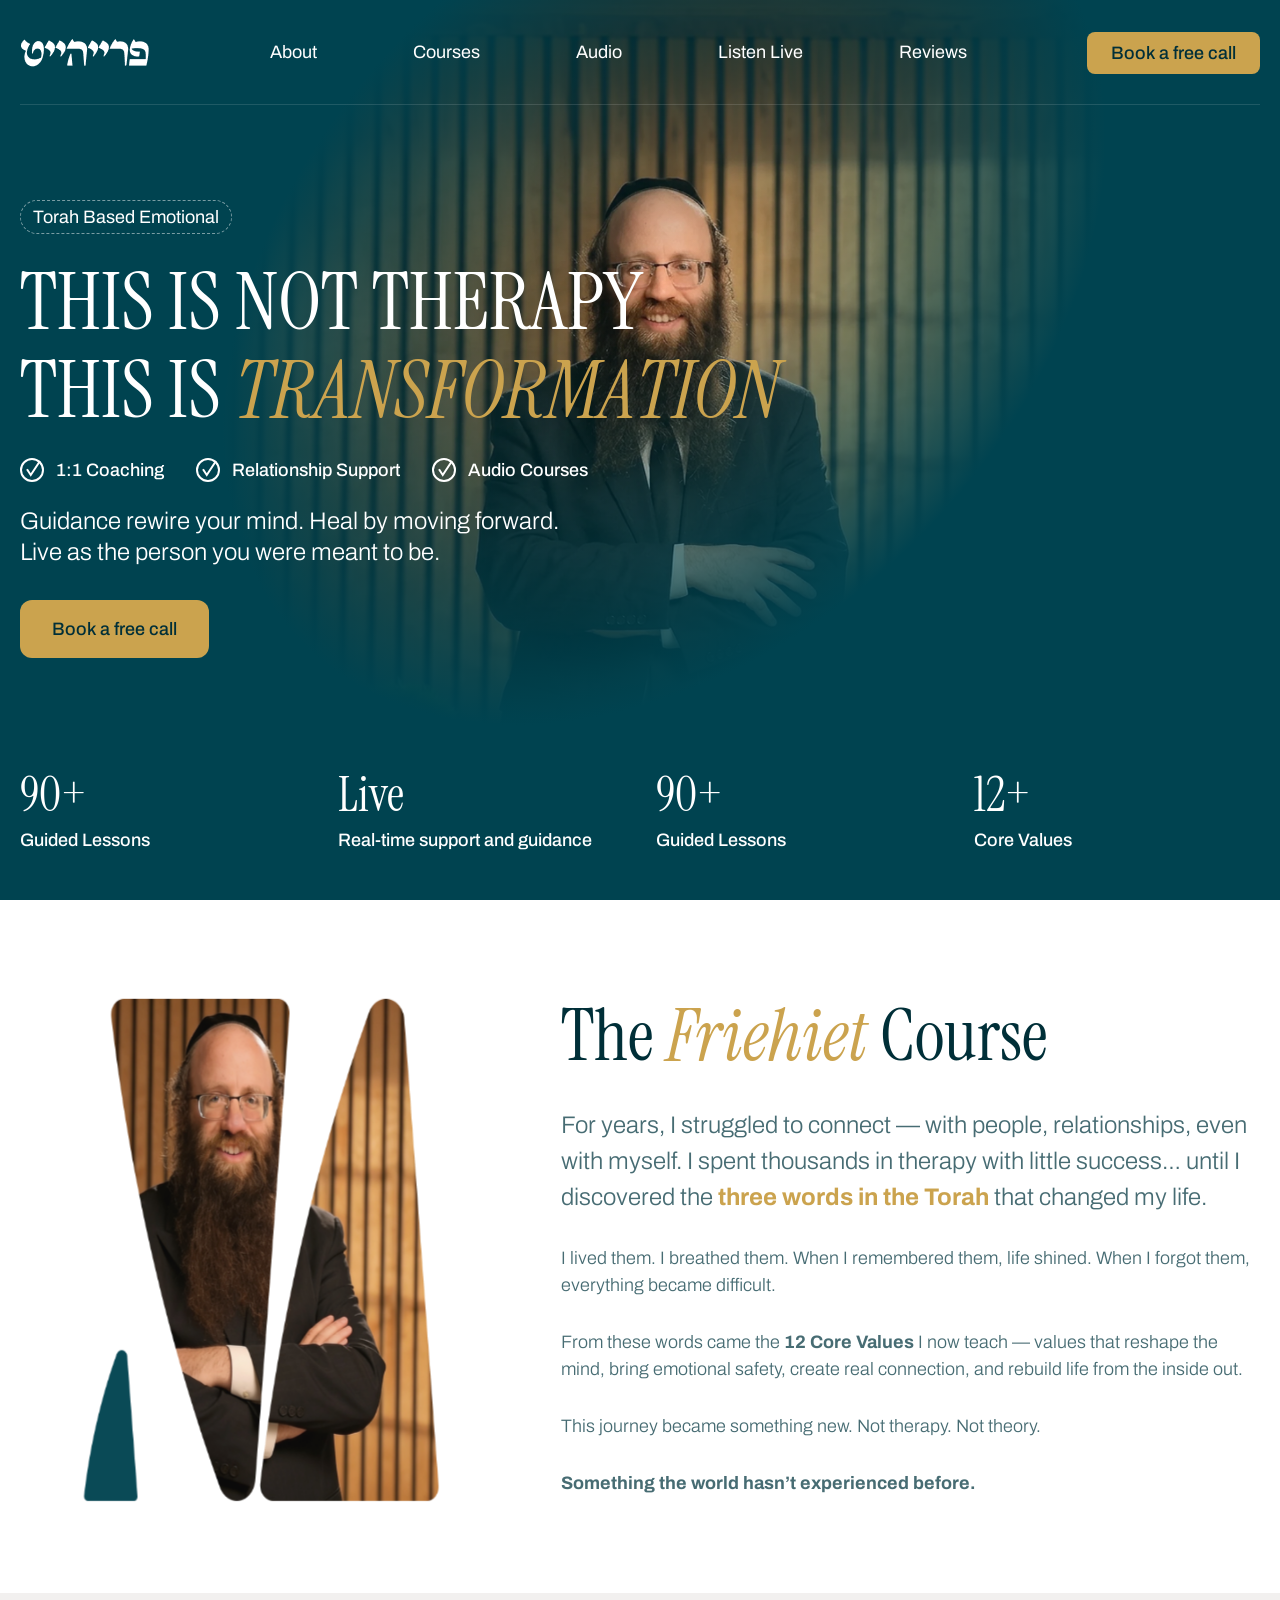
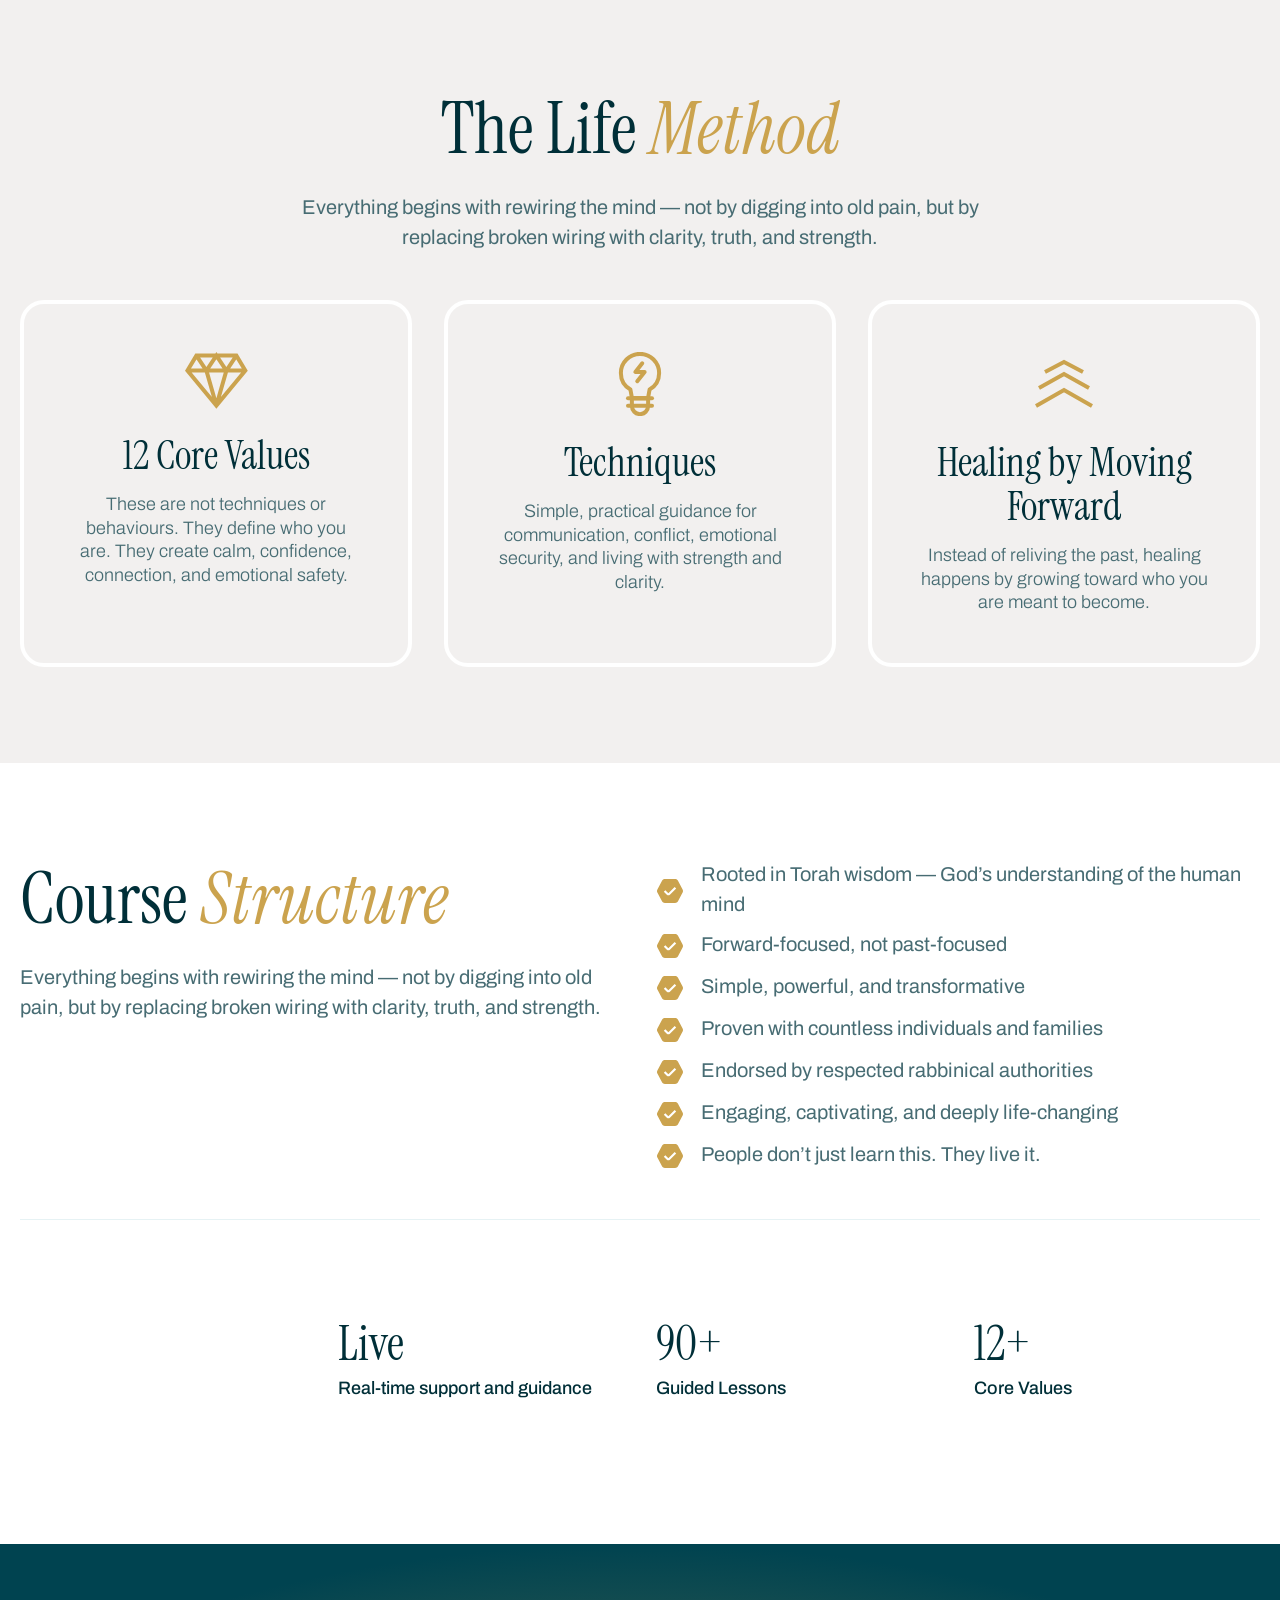
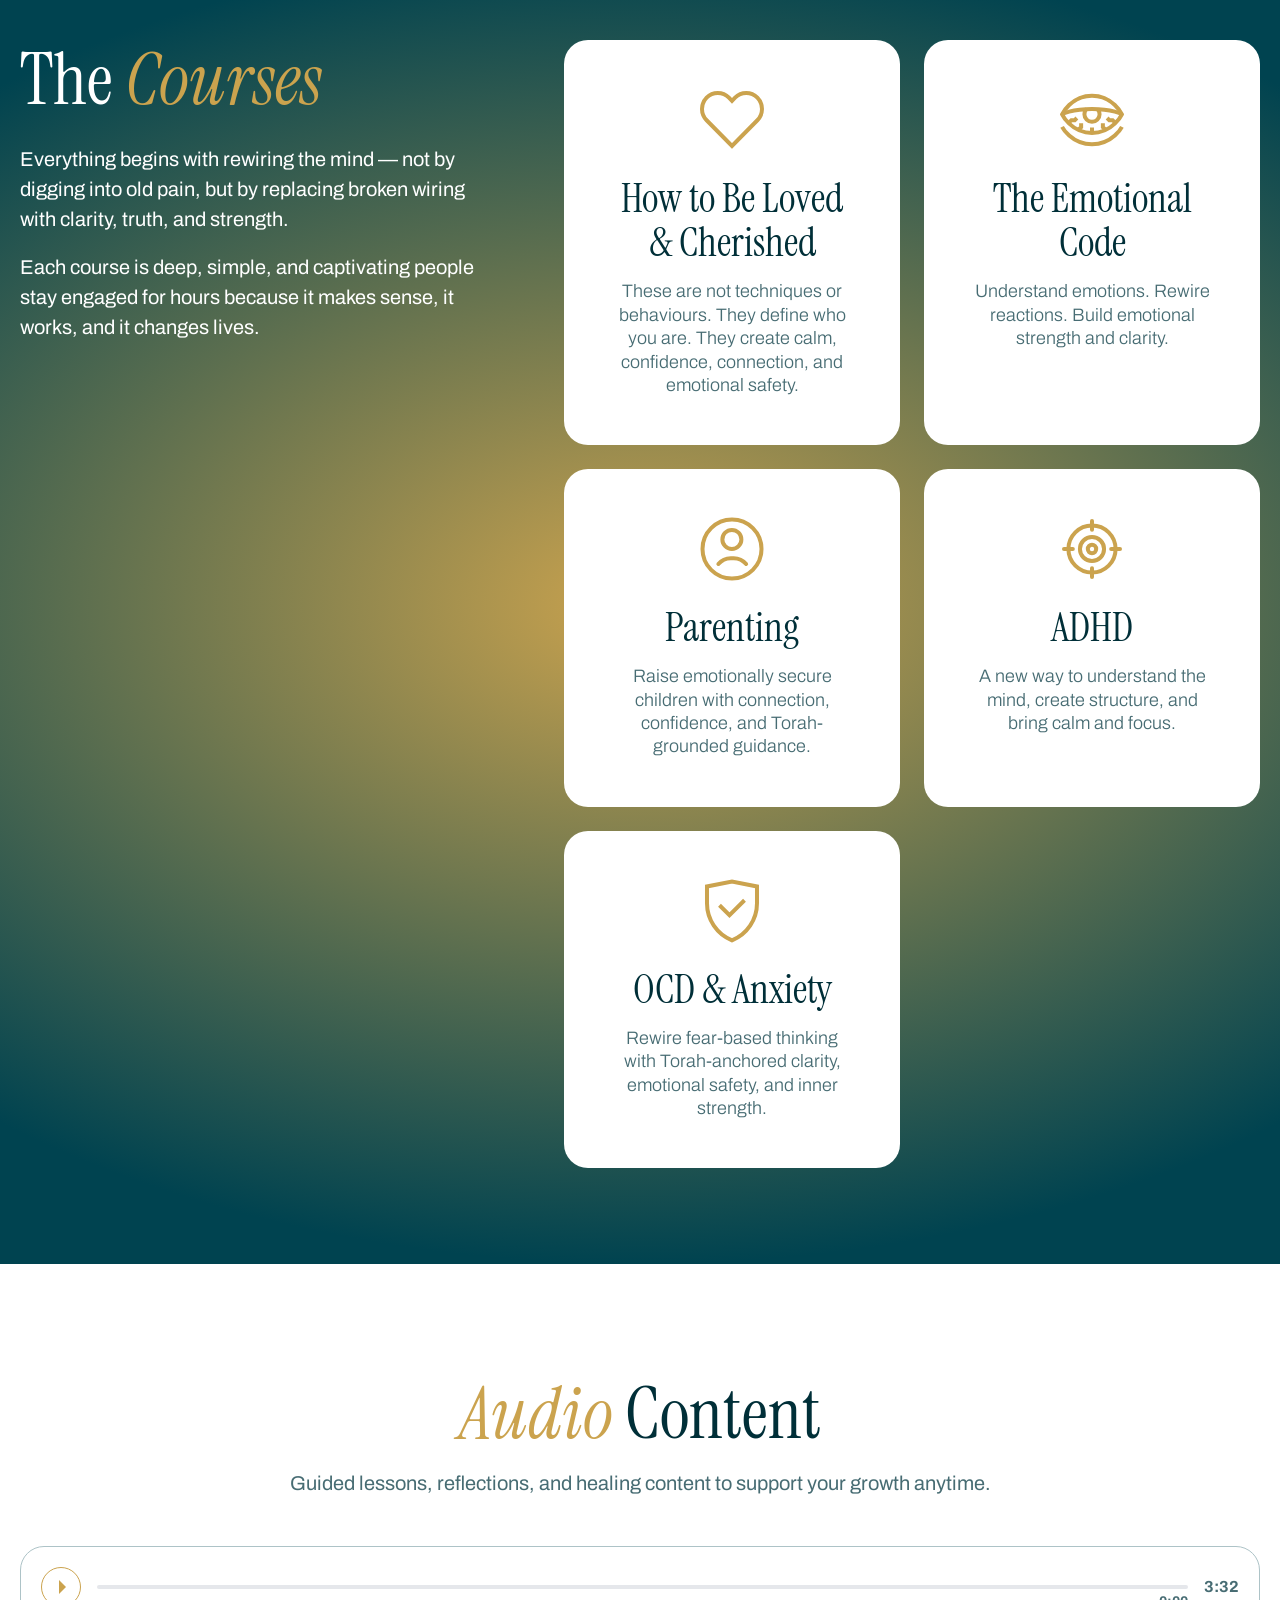
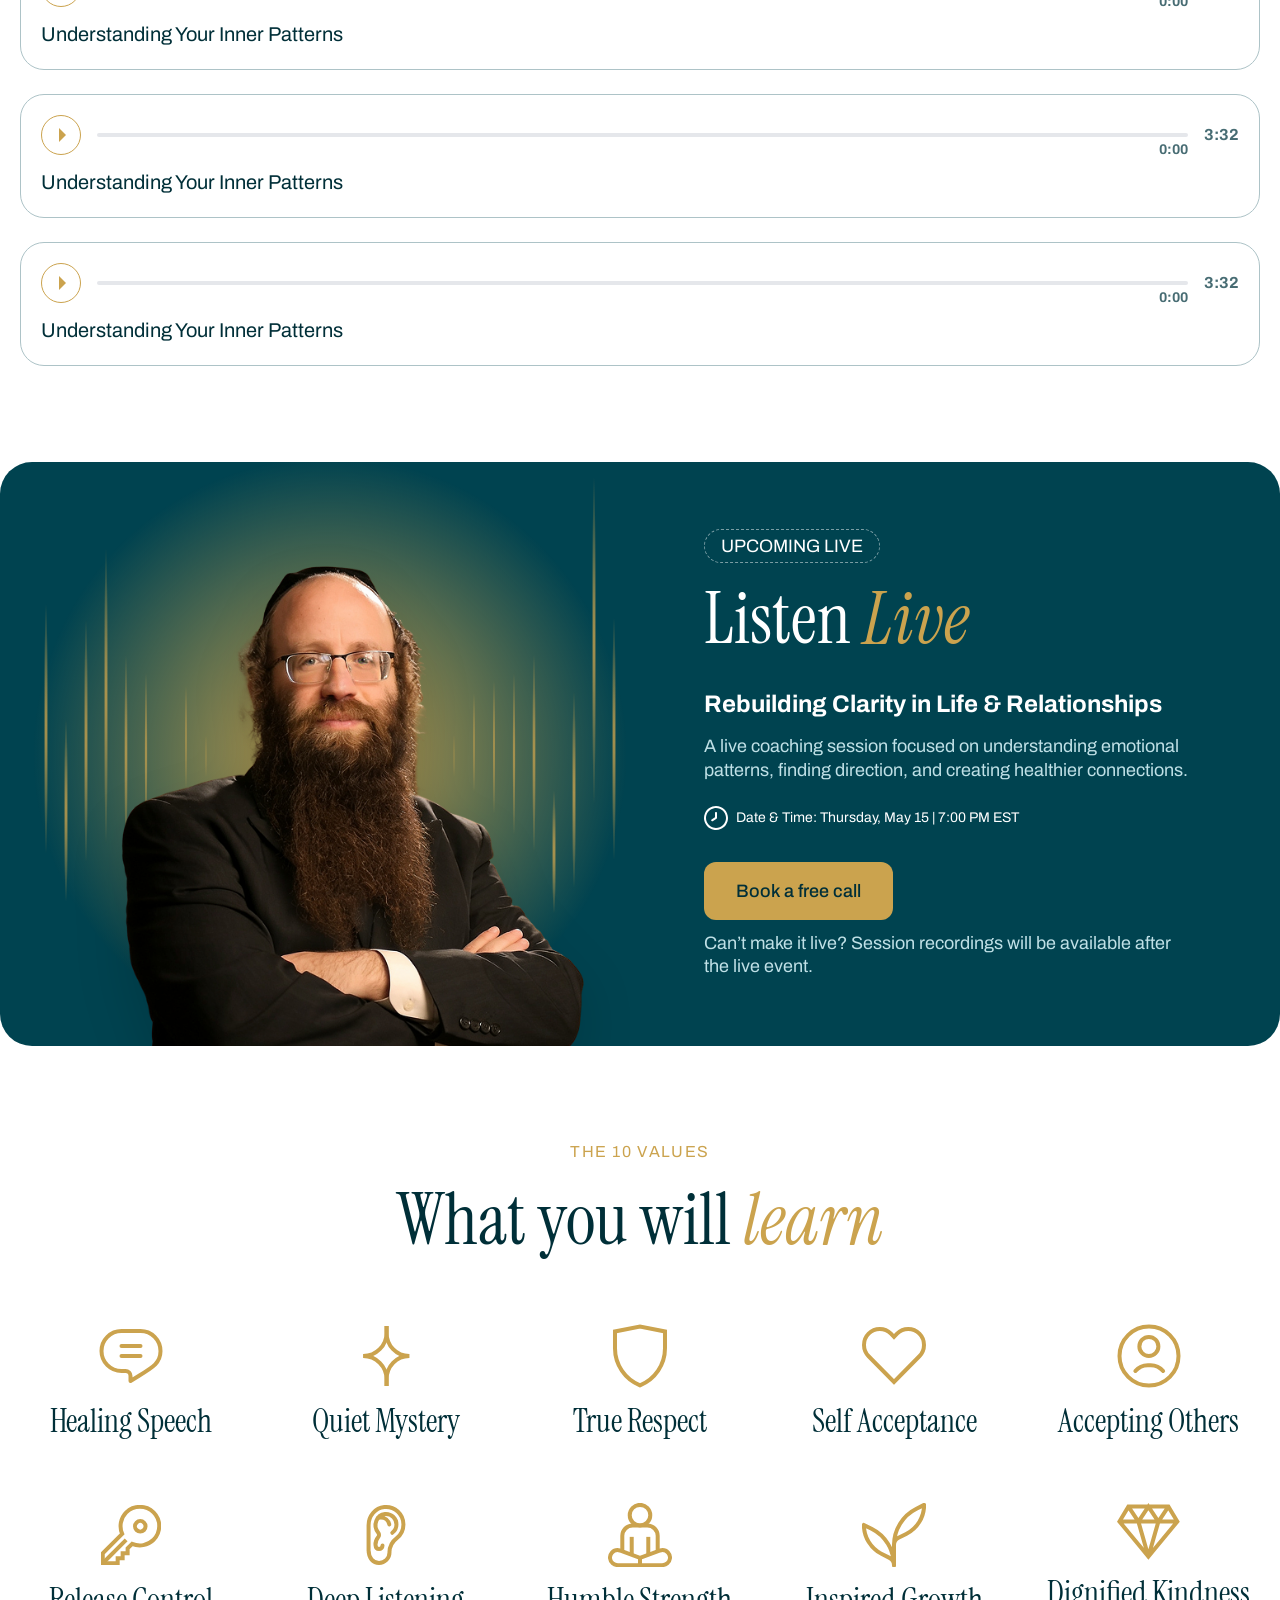
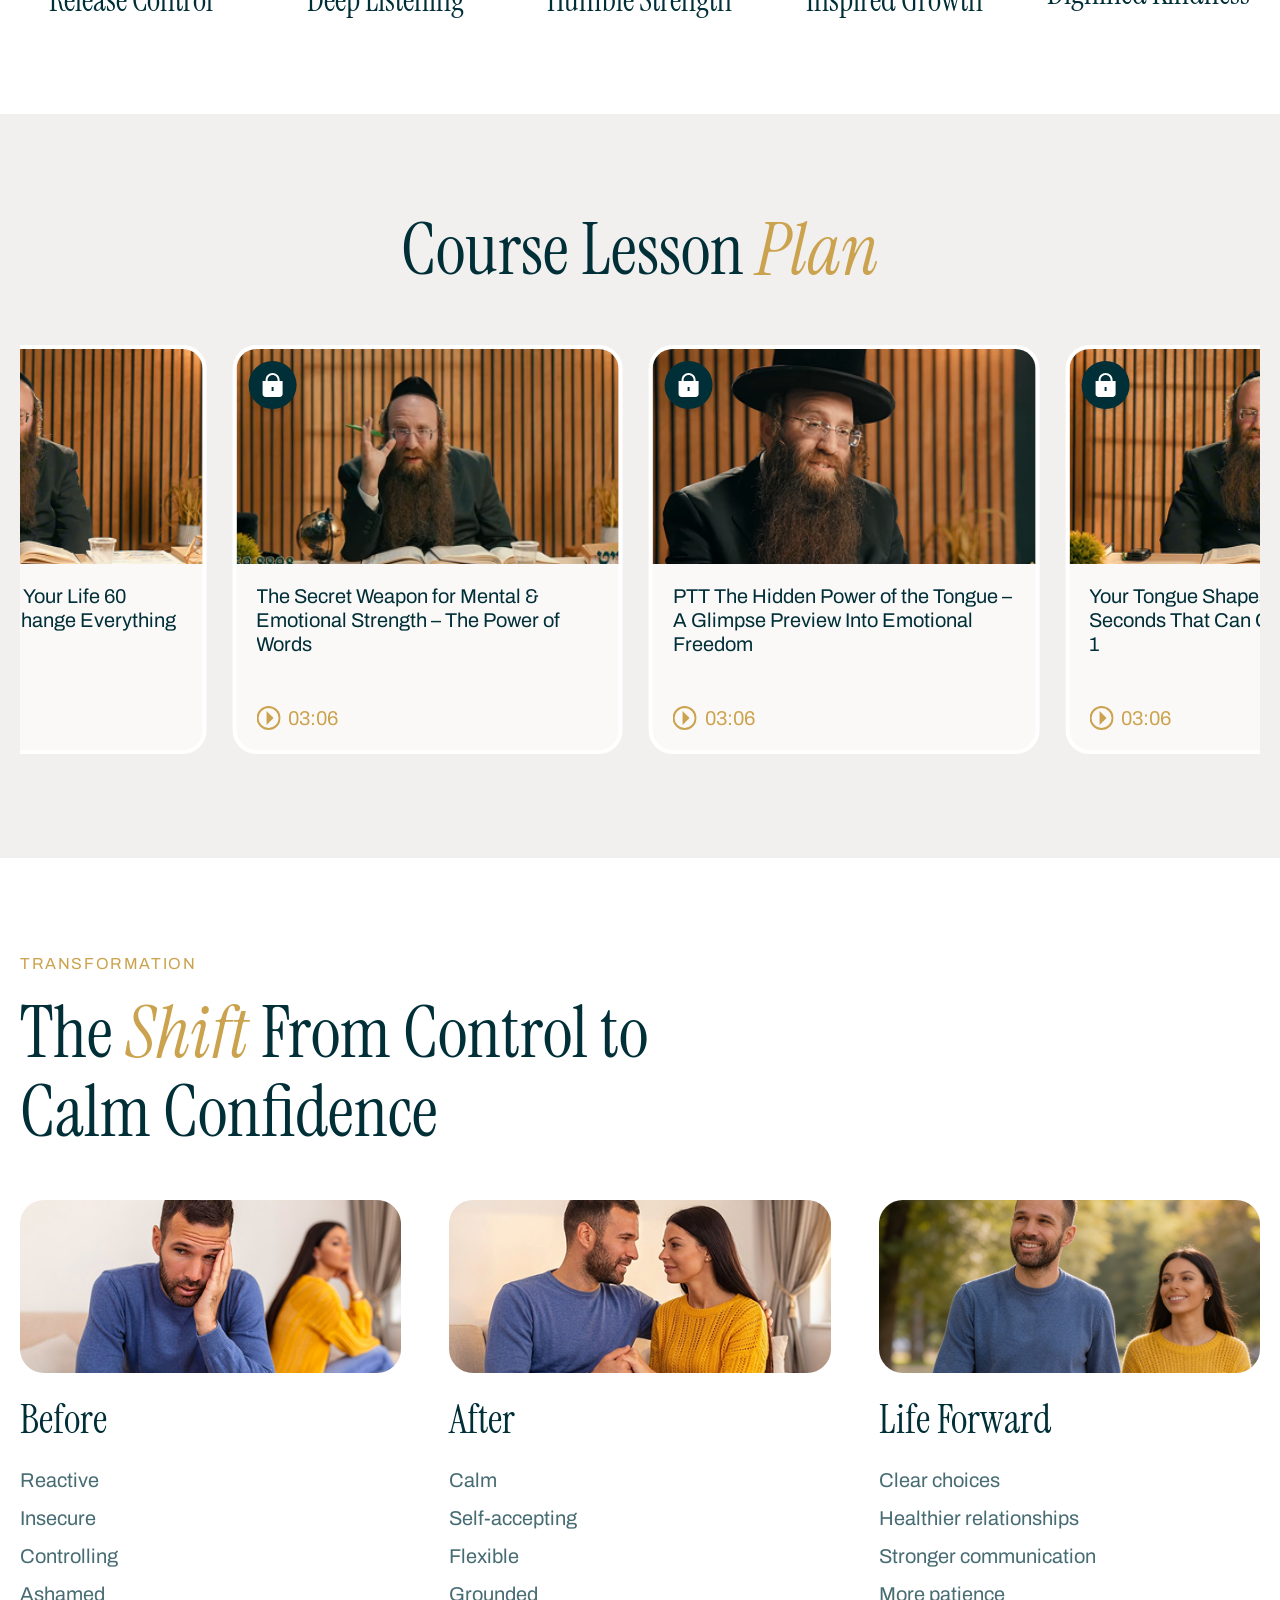
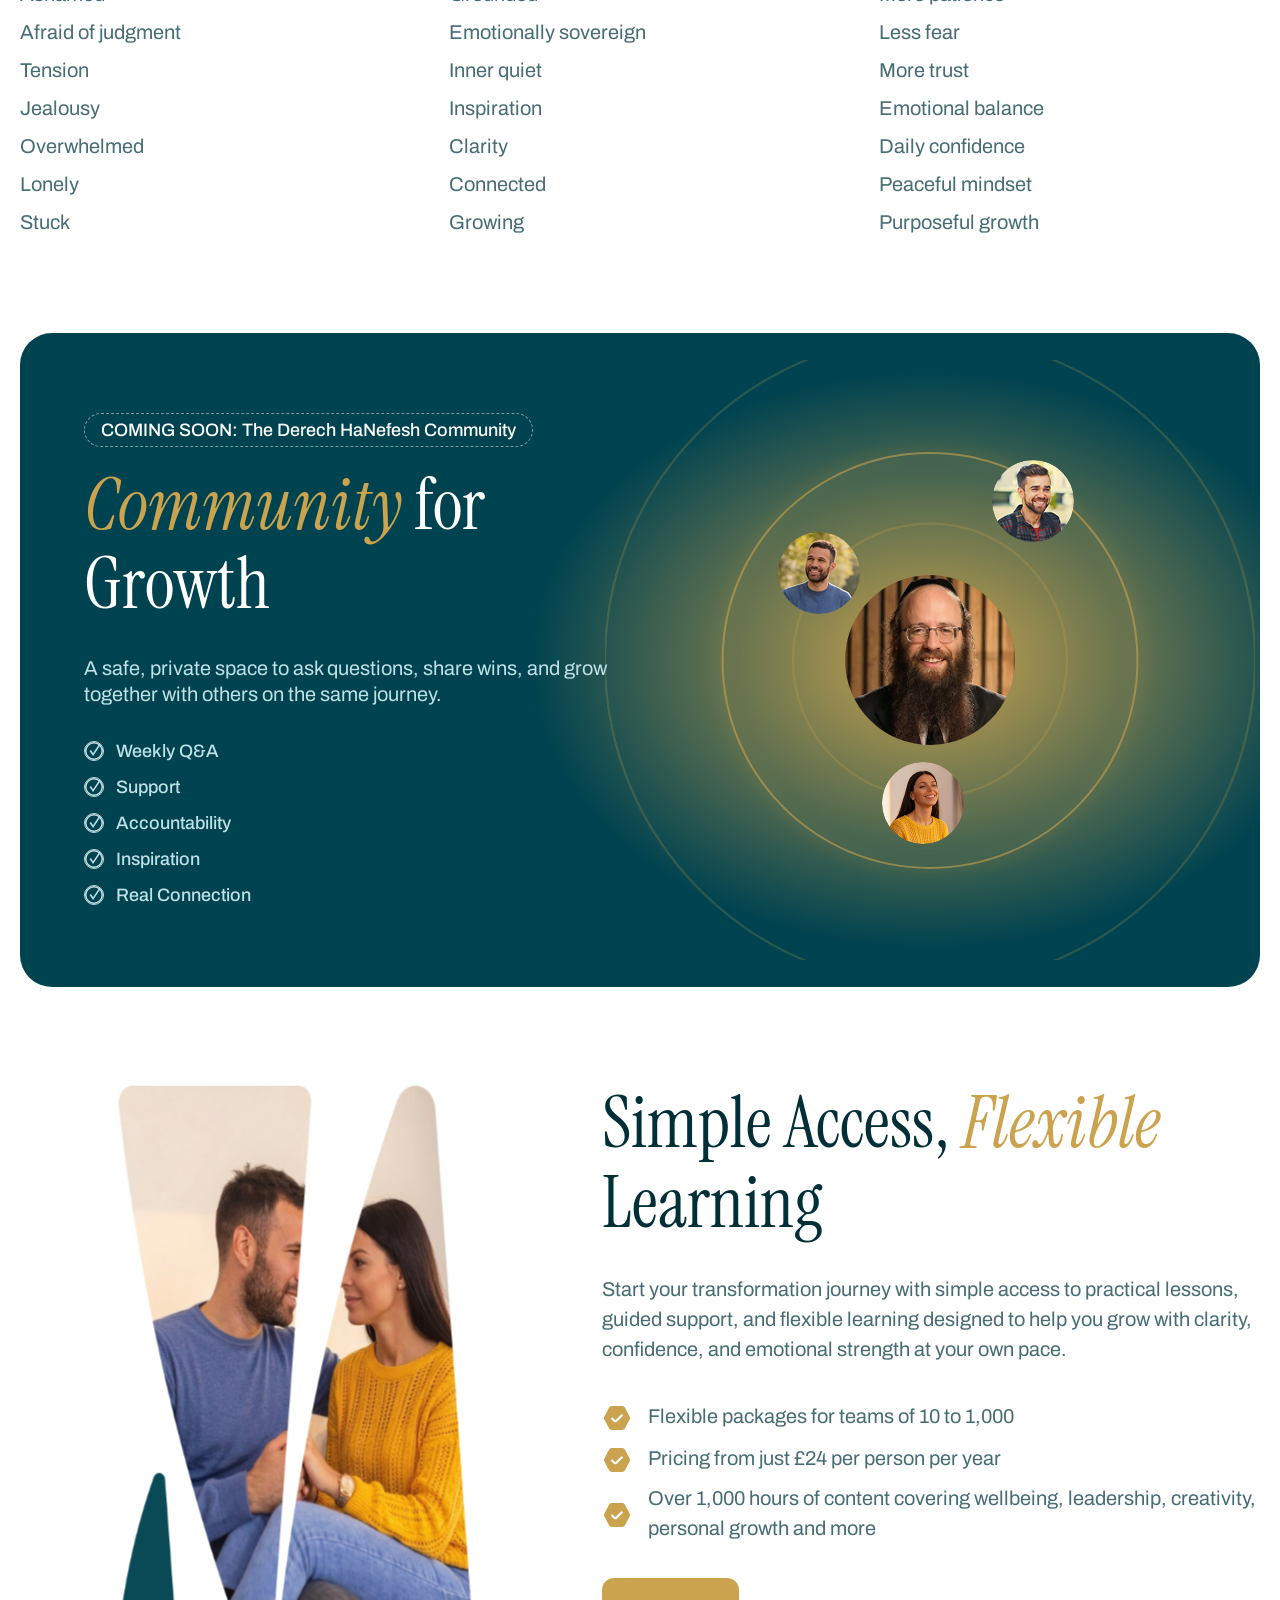
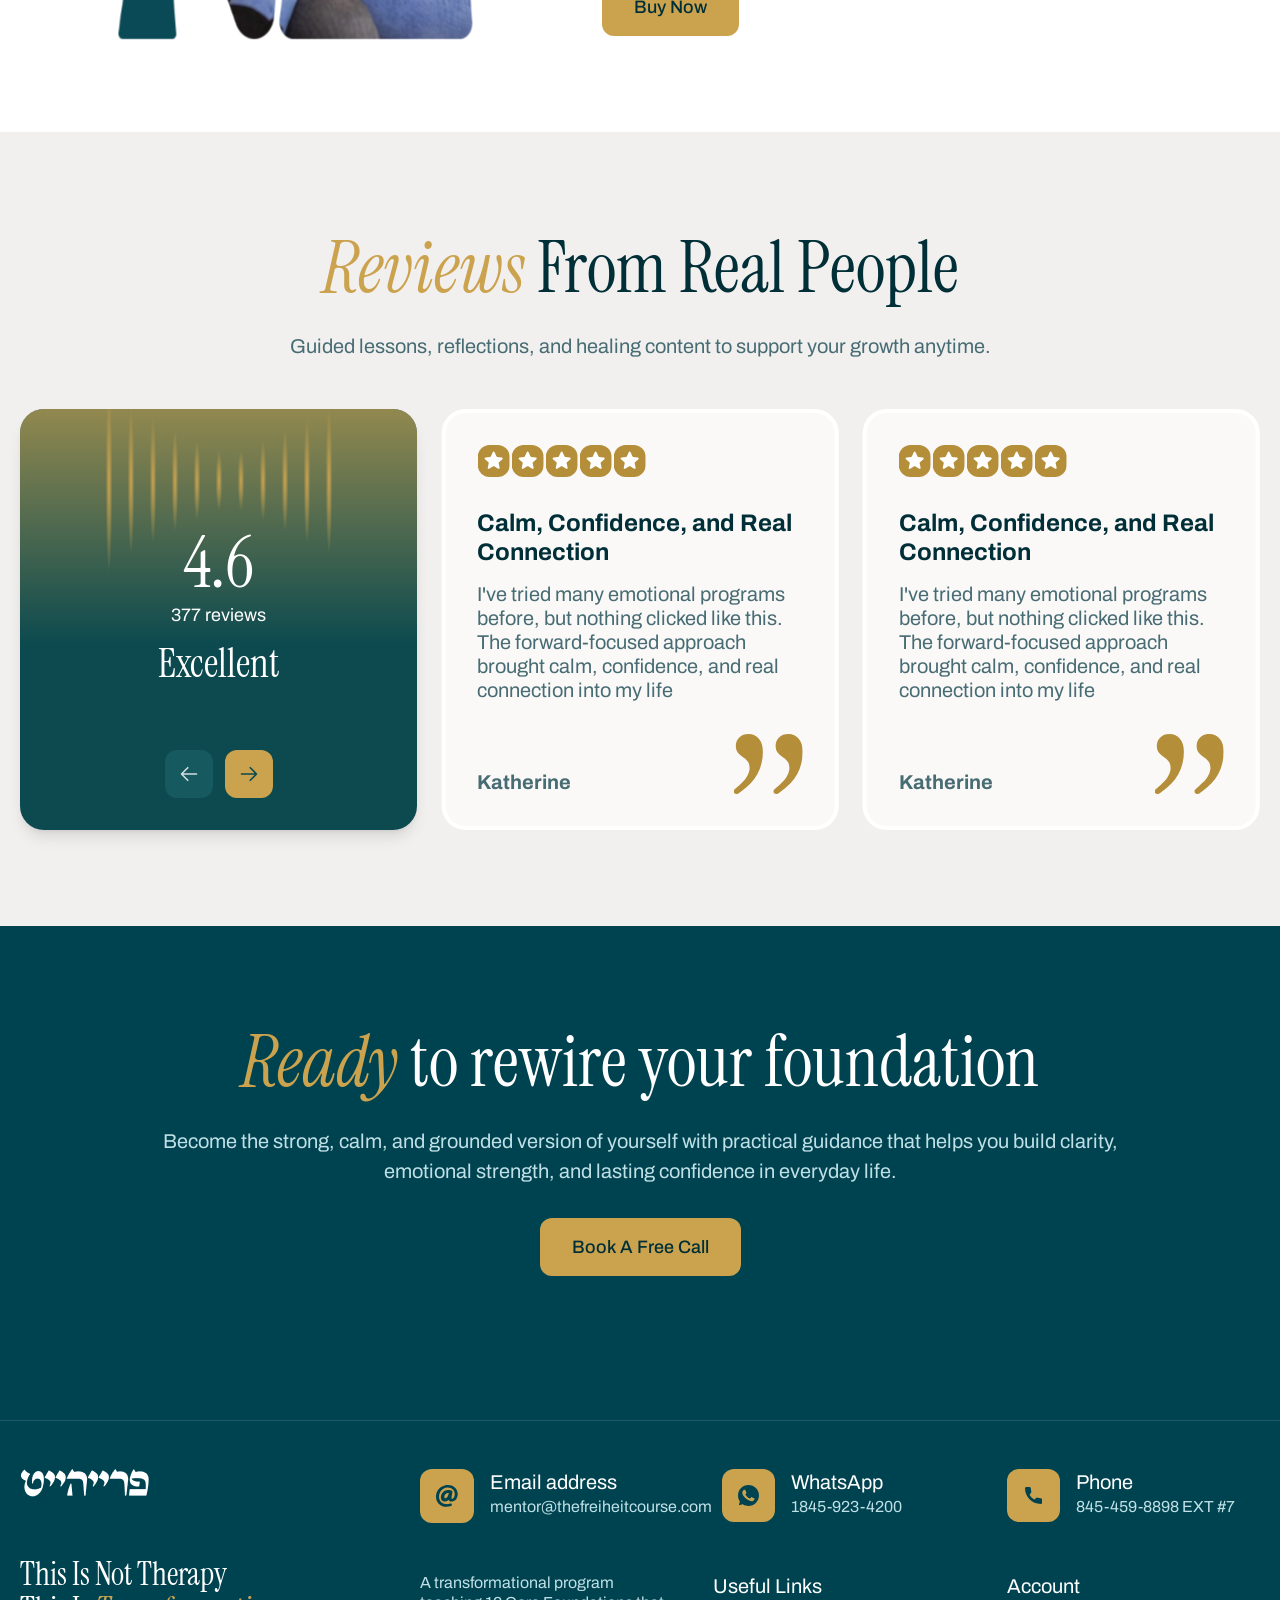
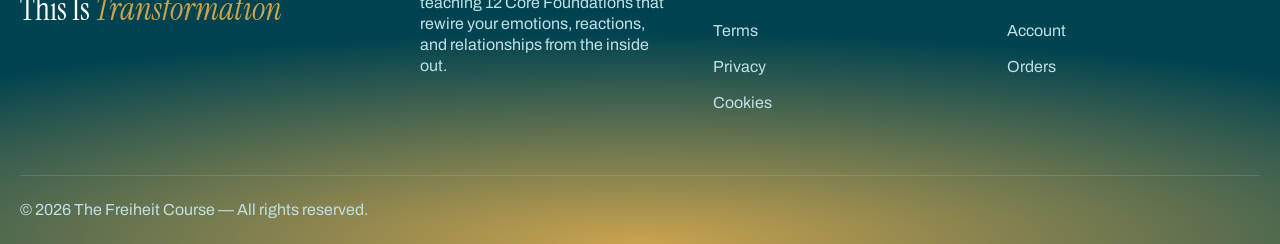
==== commit 3bfa8b37: "hero section changed" ====
--- a/index.html
+++ b/index.html
@@ -23,7 +23,7 @@
     <!-- FULL HEIGHT LAYOUT -->
     <div class="relative z-10 min-h-screen flex flex-col">
 
-      <!-- =========================
+    <!-- =========================
          HEADER
     ========================== -->
       <header class="hero-header">
@@ -134,12 +134,12 @@
           <div class="max-w-200">
 
             <span
-              class="badge inline-block border border-dashed border-white/48 rounded-full px-3 py-1 font-archivo text-lg font-normal leading-6 mb-6 w-fit">
+              class="badge inline-block border border-dashed border-white/48 rounded-full px-2 sm:px-3 py-1 font-archivo text-sm sm:text-base md:text-lg font-normal leading-6 mb-6 w-fit">
               Torah Based Emotional
             </span>
 
             <h1
-              class="hero-title font-instrument text-[50px] md:text-[80px] font-normal leading-[110%] text-white uppercase mb-6">
+              class="hero-title font-instrument text-[36px] sm:text-[50px] md:text-[80px] font-normal leading-[110%] text-white uppercase mb-6">
               THIS IS NOT THERAPY <br />
               THIS IS
               <span class="instrument-font-italic text-secondary">
@@ -148,7 +148,7 @@
             </h1>
 
             <!-- Features -->
-            <div class="flex flex-wrap gap-8 mb-6 text-lg font-medium leading-6">
+            <div class="flex flex-col sm:flex-row gap-3 sm:gap-5 md:gap-8 mb-6 text-sm sm:text-base md:text-lg font-medium leading-6">
 
               <div class="flex items-center gap-3">
                 <span>
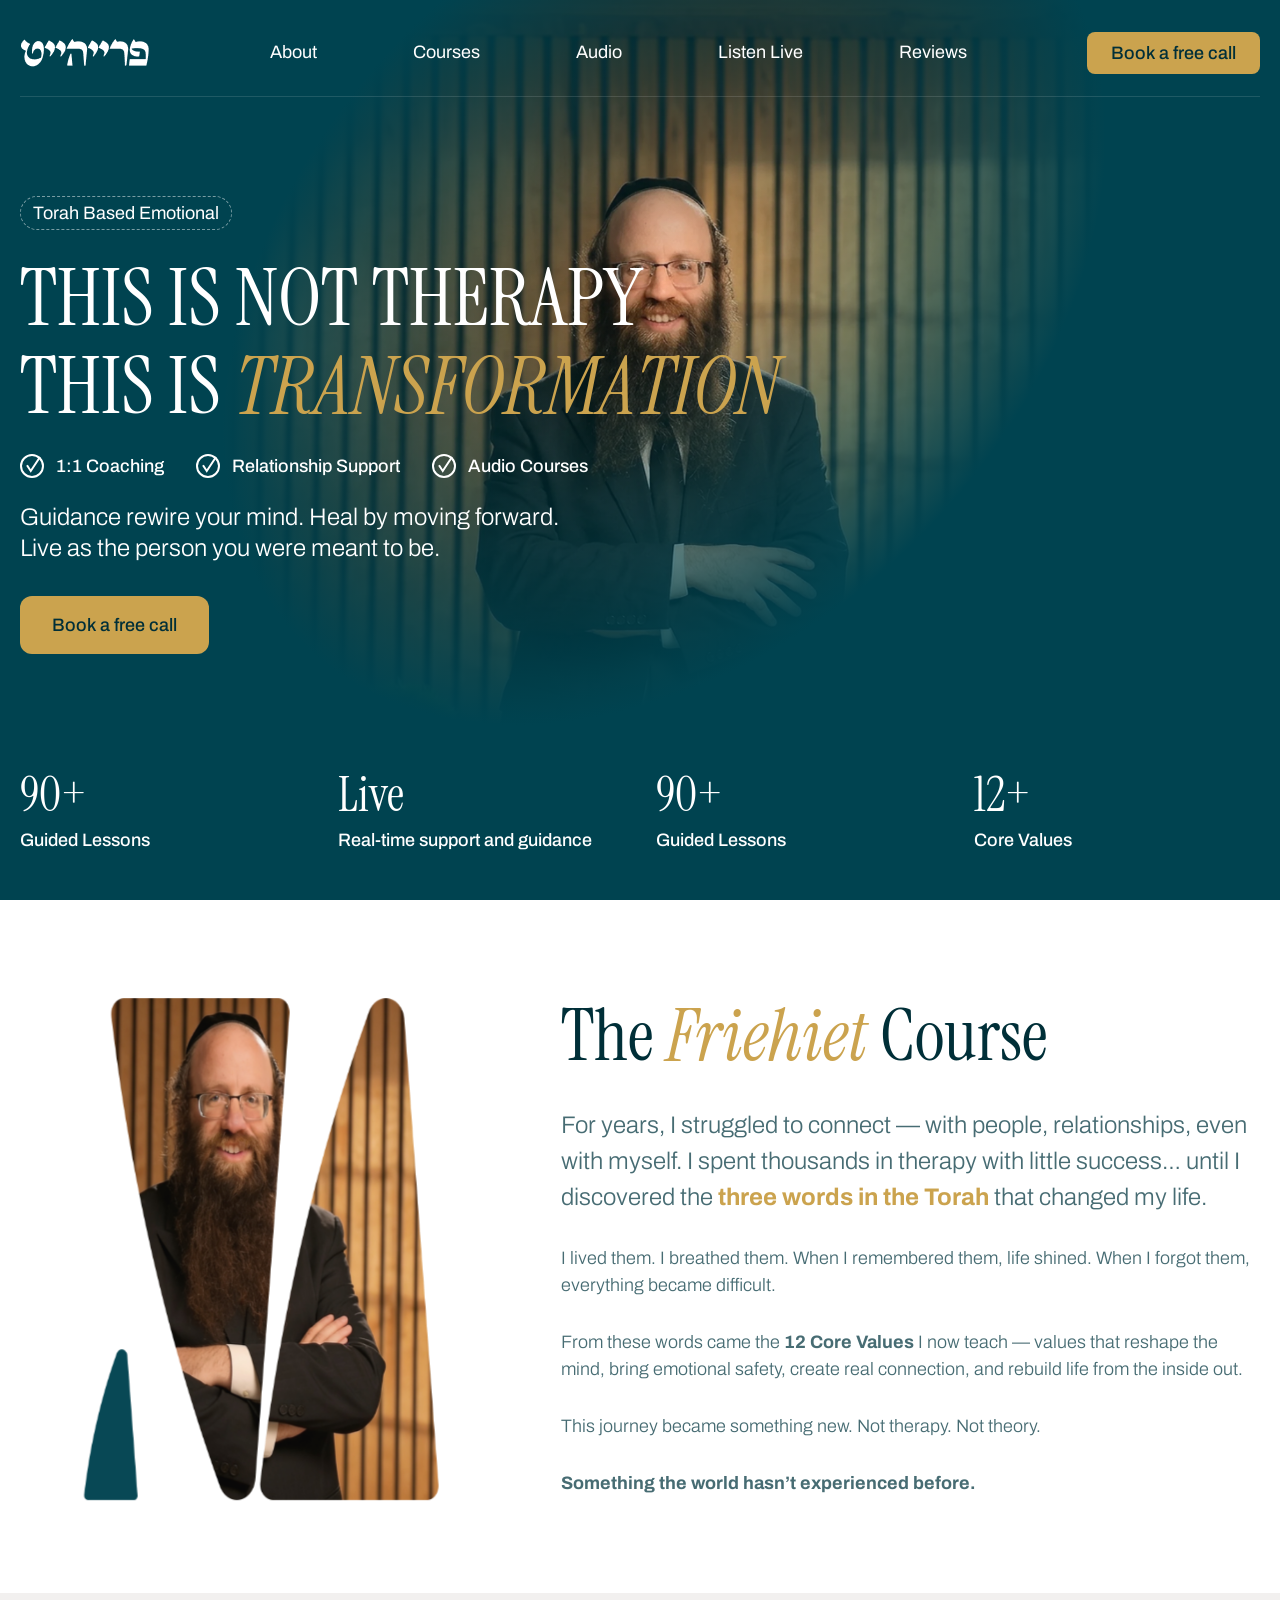
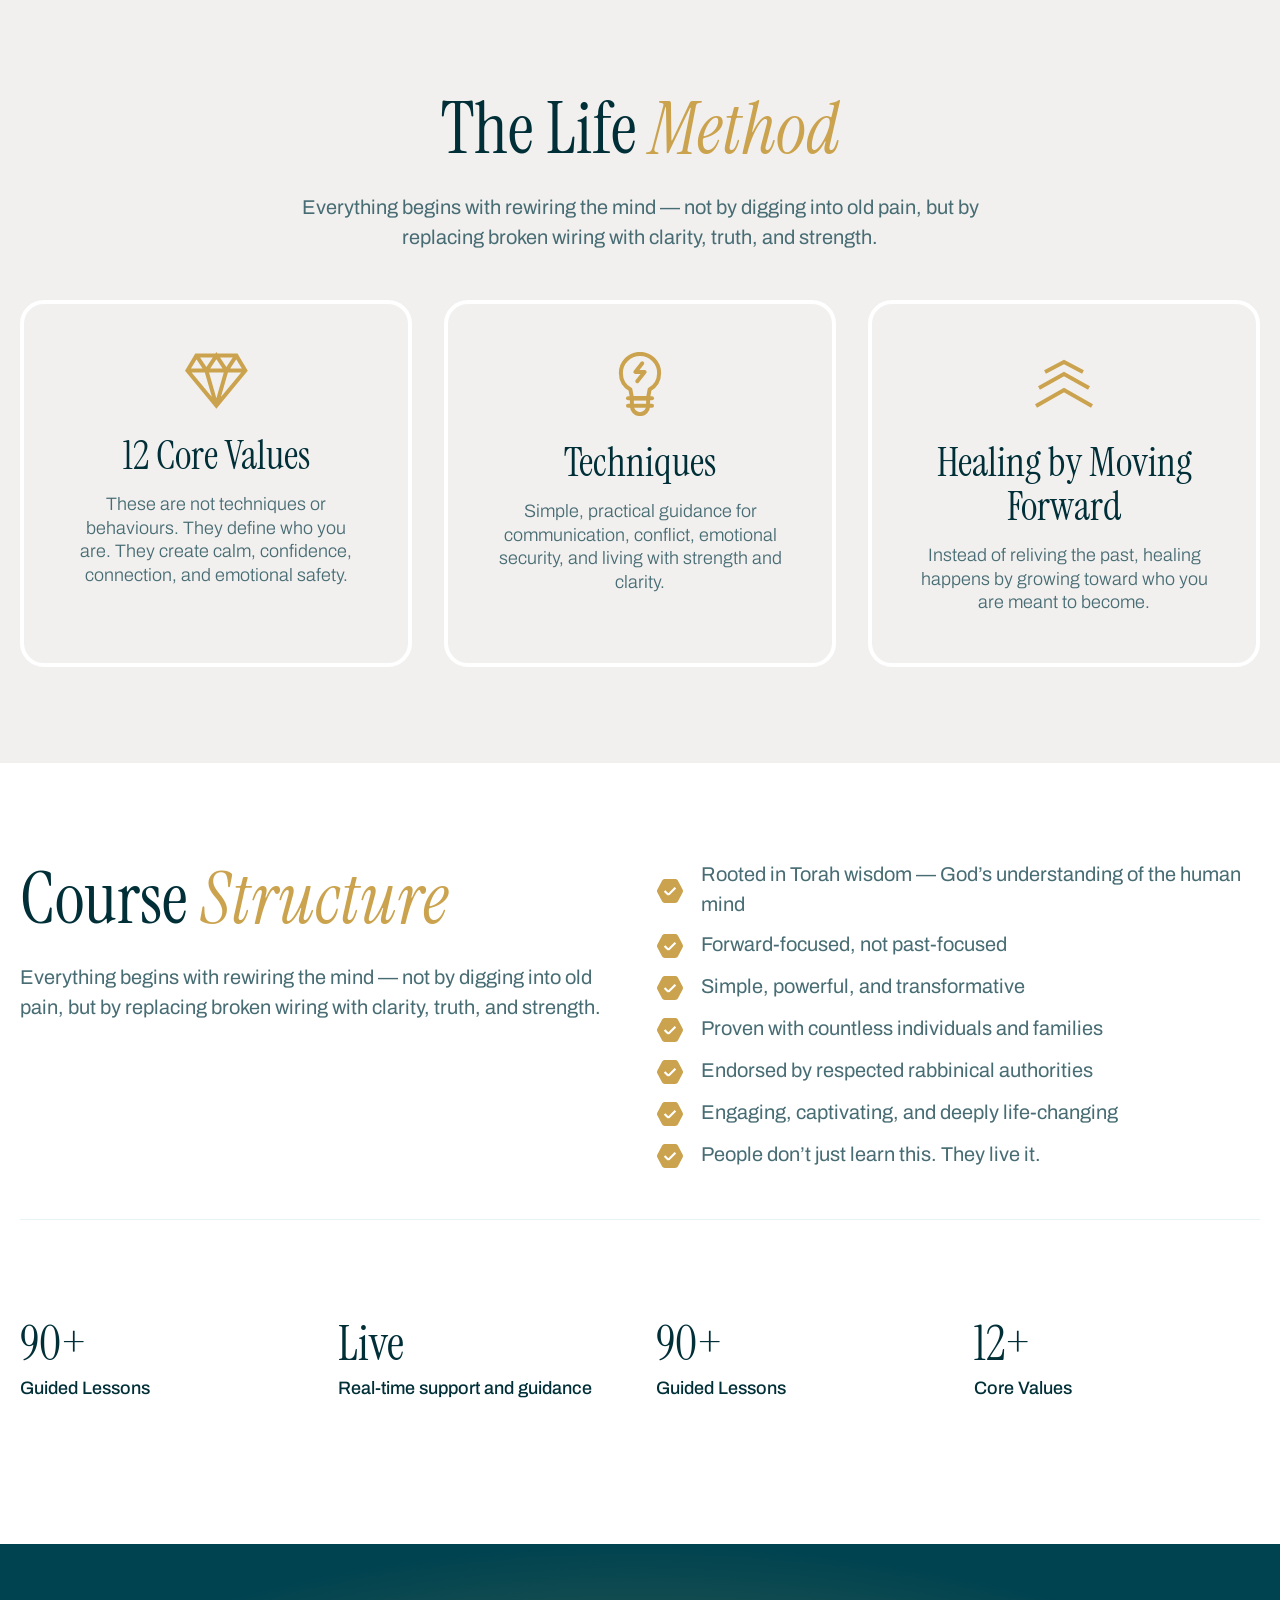
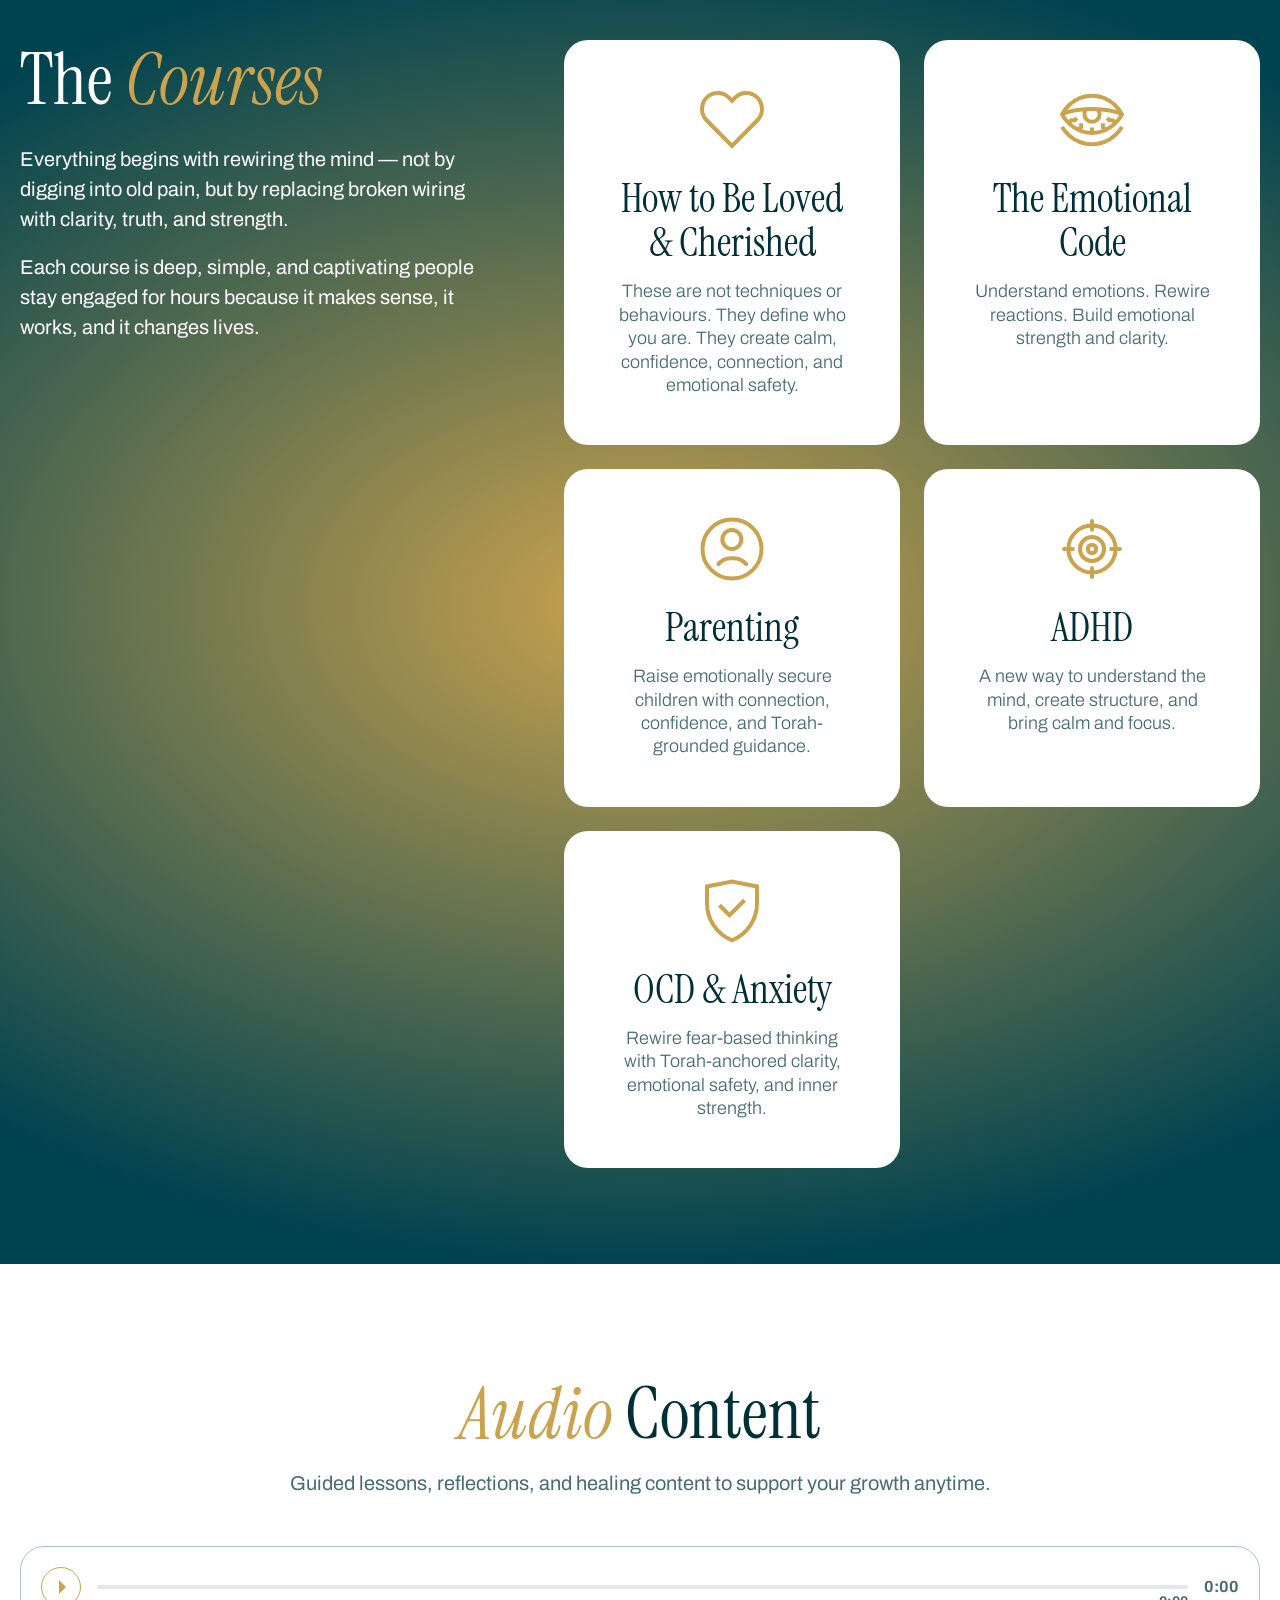
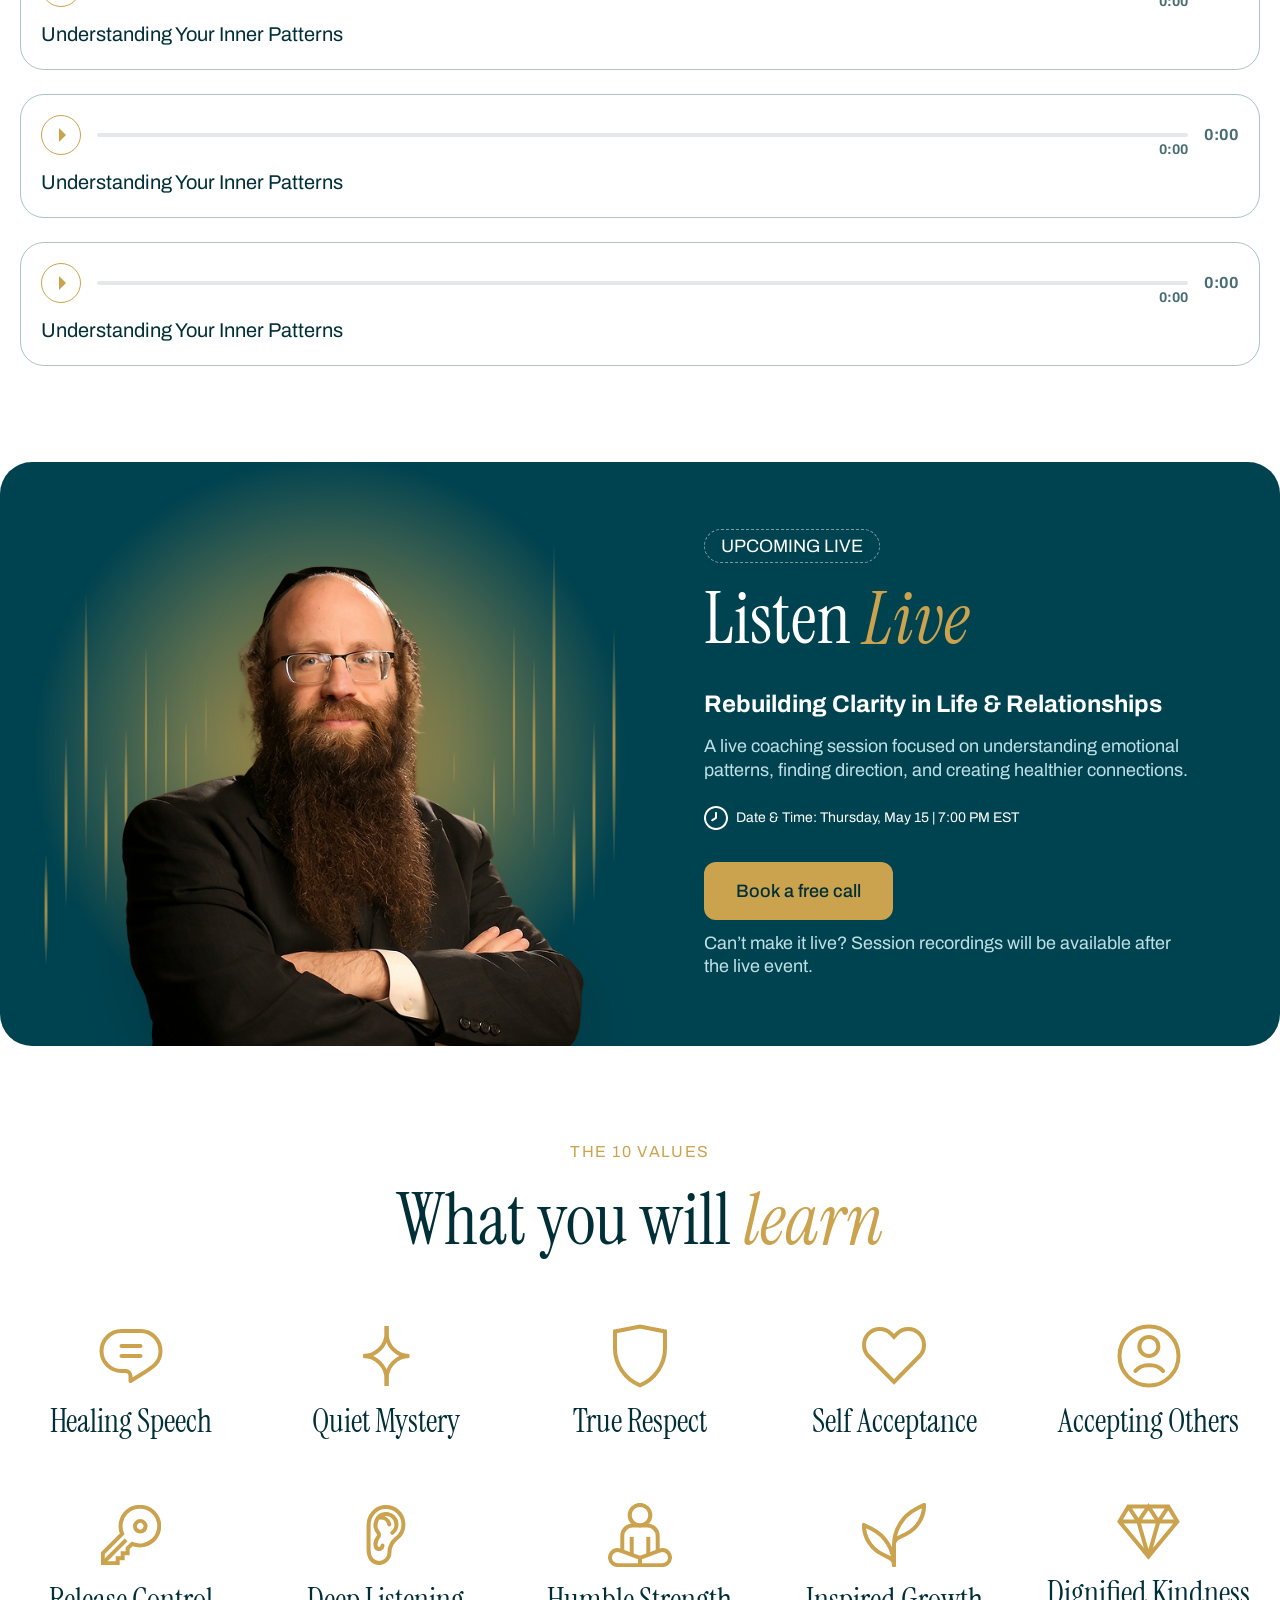
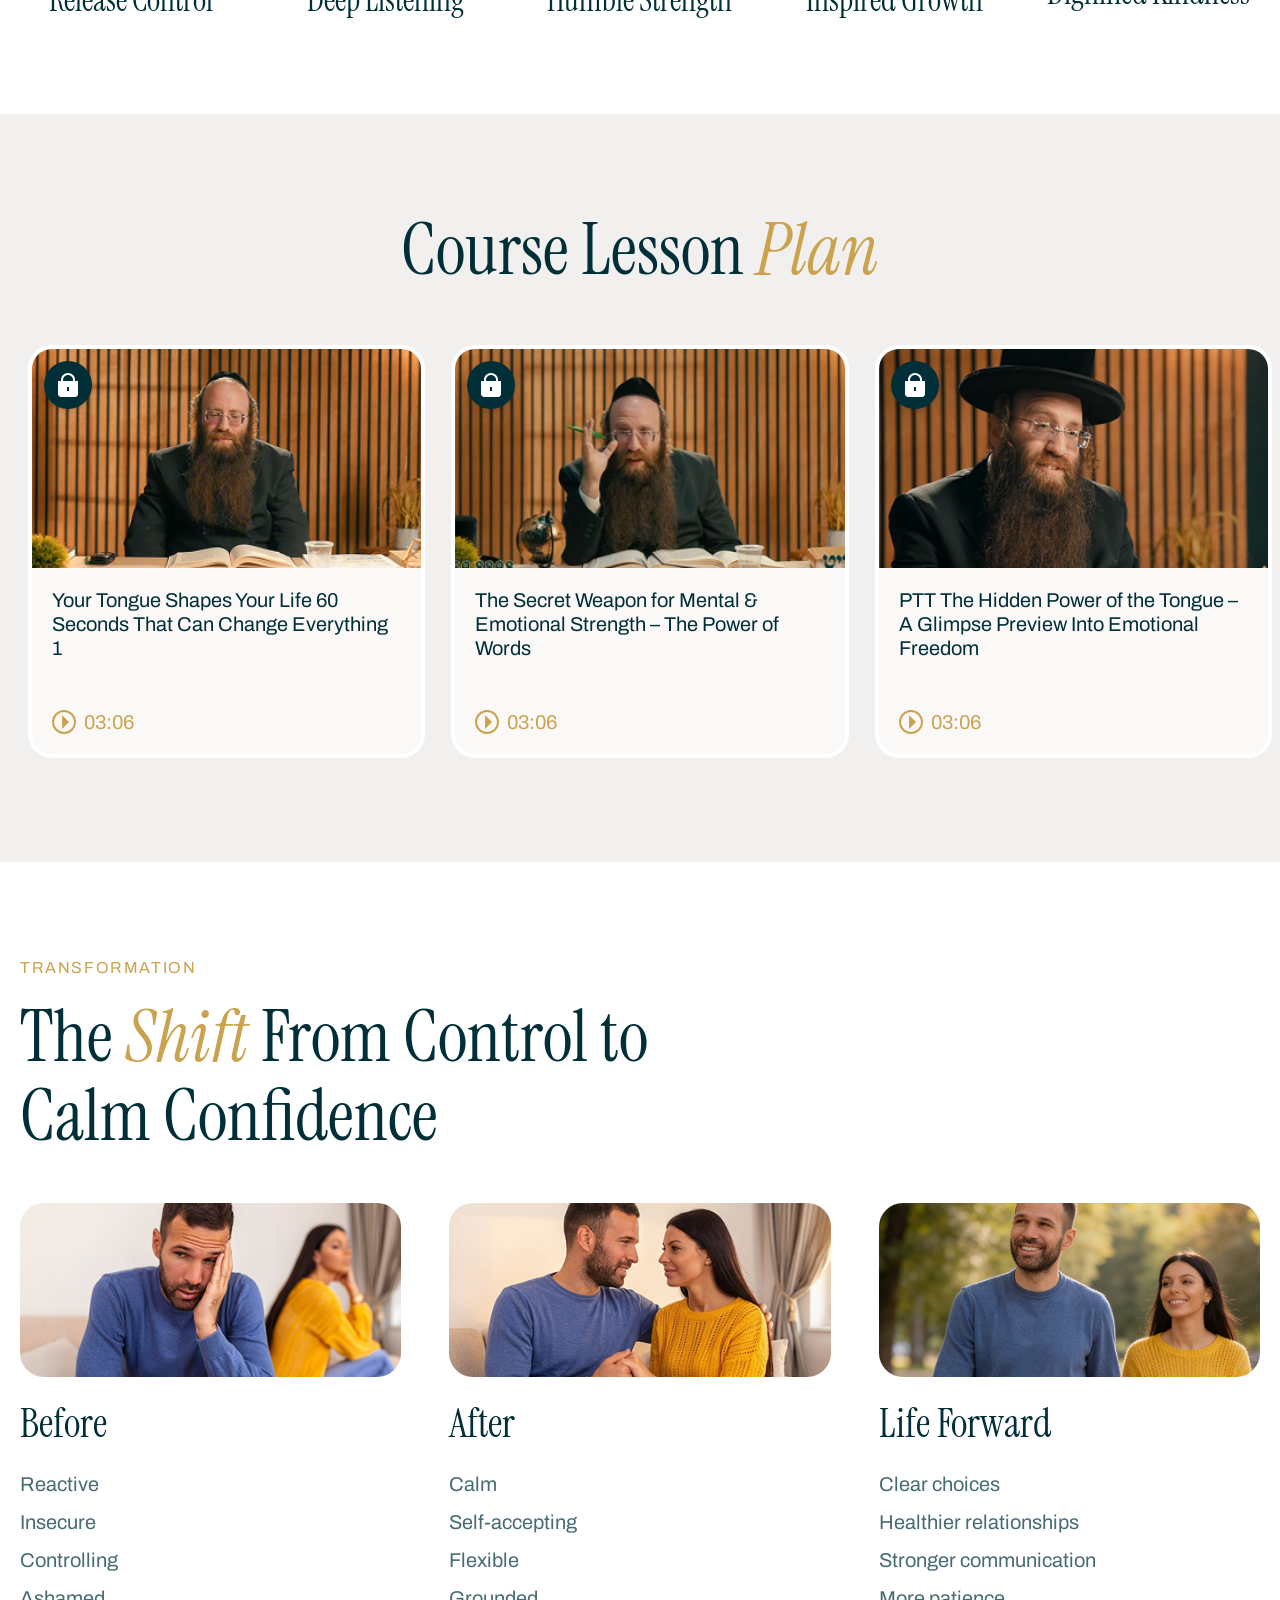
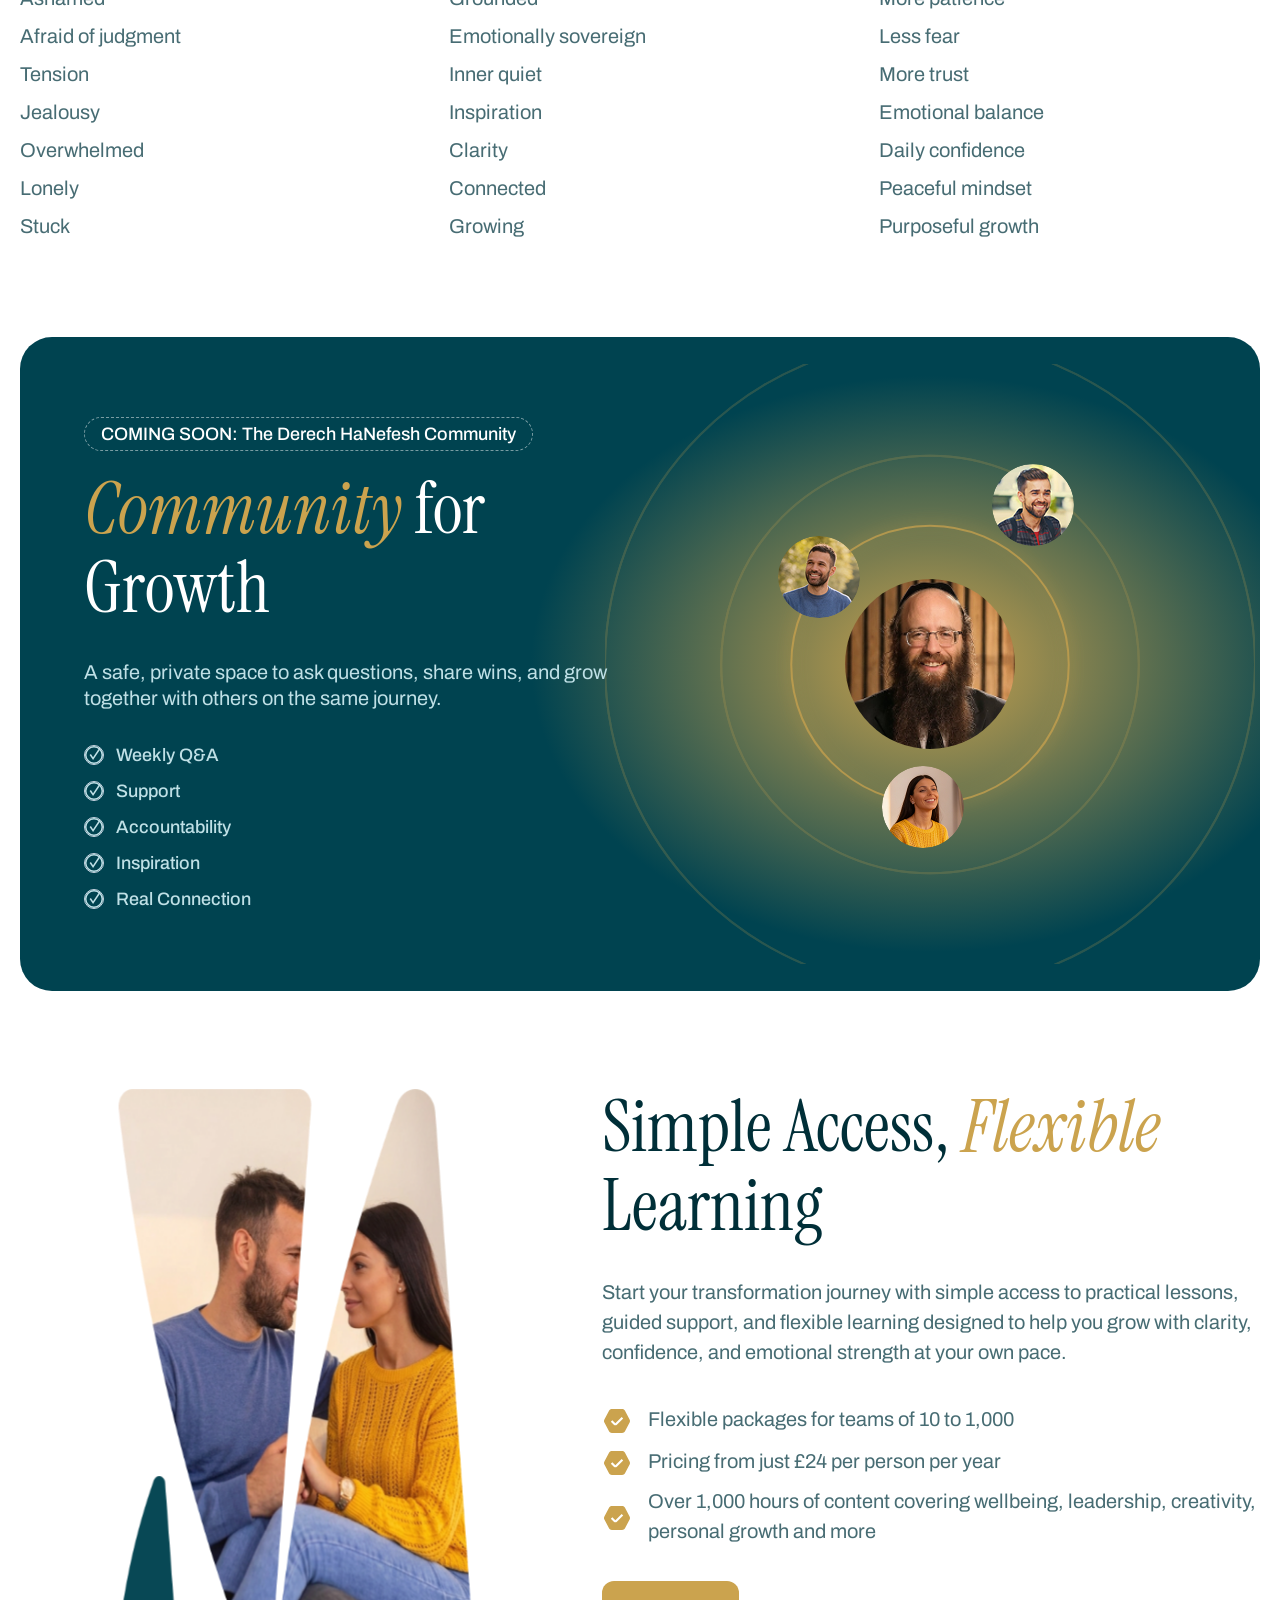
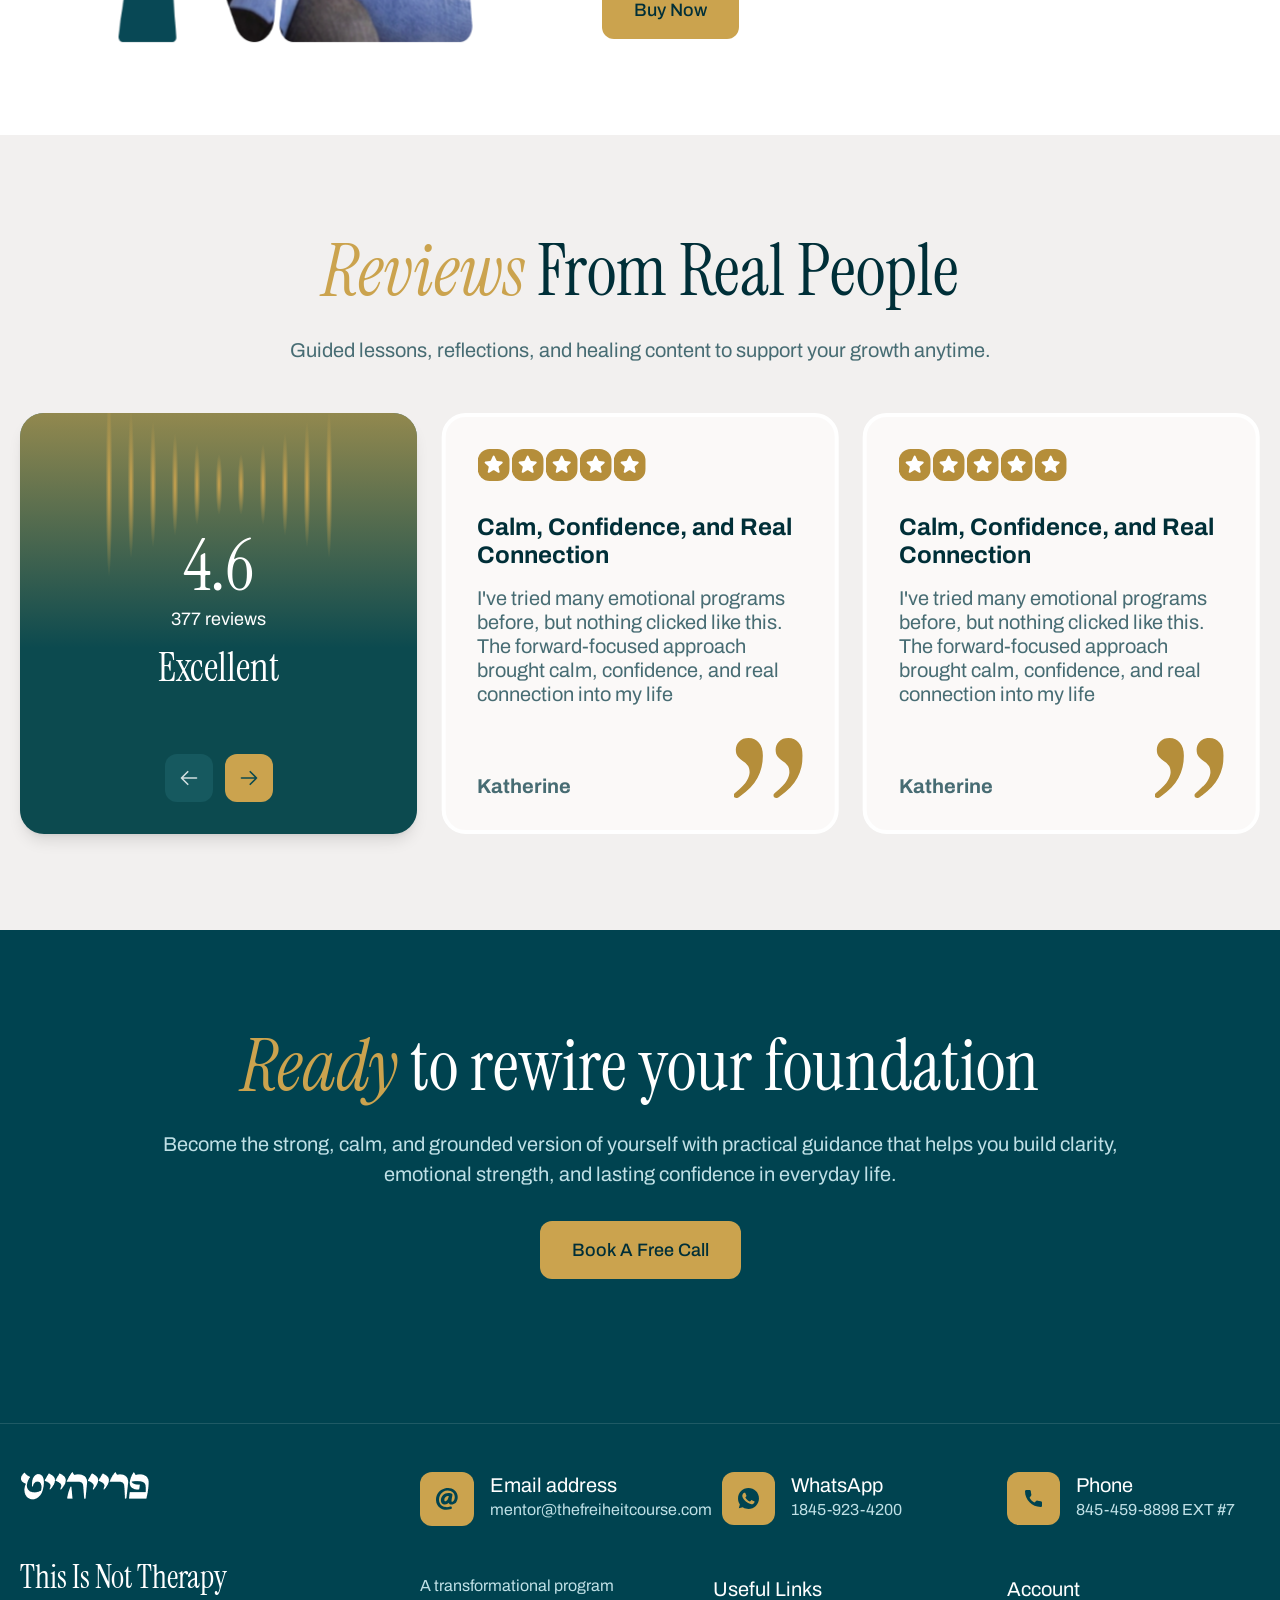
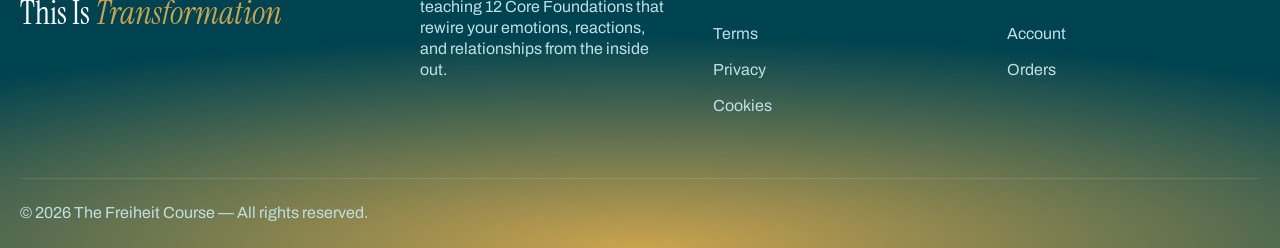
==== commit da6a9a48: "video slider added" ====
--- a/index.html
+++ b/index.html
@@ -23,13 +23,13 @@
     <!-- FULL HEIGHT LAYOUT -->
     <div class="relative z-10 min-h-screen flex flex-col">
 
-    <!-- =========================
+      <!-- =========================
          HEADER
     ========================== -->
       <header class="hero-header">
         <div class="hero-container px-6 py-8">
 
-          <nav class="custom-navbar border-b border-white/12 pb-7.5">
+          <nav class="custom-navbar border-b border-white/12 pb-5.5">
 
             <div class="logo max-w-32.5">
               <a href="index.html">
@@ -148,7 +148,8 @@
             </h1>
 
             <!-- Features -->
-            <div class="flex flex-col sm:flex-row gap-3 sm:gap-5 md:gap-8 mb-6 text-sm sm:text-base md:text-lg font-medium leading-6">
+            <div
+              class="flex flex-col sm:flex-row gap-3 sm:gap-5 md:gap-8 mb-6 text-sm sm:text-base md:text-lg font-medium leading-6">
 
               <div class="flex items-center gap-3">
                 <span>
@@ -1022,12 +1023,14 @@
         </h2>
       </div>
 
-      <div id="lesson-slider" class="splide" aria-label="Course Lessons">
+      <div id="lesson-slider" class="w-screen relative left-1/2 -translate-x-1/2 pl-[calc((100vw-100%)/2)] splide"
+        aria-label="Course Lessons">
         <div class="splide__track">
           <ul class="splide__list">
             <!-- slide card -->
             <li class="splide__slide p-2">
-              <a href="#" class="block h-full group">
+              <a href="#" class="block h-full group video-trigger"
+                data-video="https://youtu.be/B9VRvOKKwfs?si=dFORz-JeSqVC7QXA">
                 <div
                   class="bg-[#FBF9F8] rounded-3xl overflow-hidden duration-300 border-4 border-[#FFF] flex flex-col h-full">
 
@@ -1059,7 +1062,8 @@
             </li>
             <!-- slide card -->
             <li class="splide__slide p-2">
-              <a href="#" class="block h-full group">
+              <a href="#" class="block h-full group video-trigger"
+                data-video="https://youtu.be/B9VRvOKKwfs?si=dFORz-JeSqVC7QXA">
                 <div
                   class="bg-[#FBF9F8] rounded-3xl overflow-hidden duration-300 border-4 border-[#FFF] flex flex-col h-full">
 
@@ -1091,7 +1095,8 @@
             </li>
             <!-- slide card -->
             <li class="splide__slide p-2">
-              <a href="#" class="block h-full group">
+              <a href="#" class="block h-full group video-trigger"
+                data-video="https://youtu.be/B9VRvOKKwfs?si=dFORz-JeSqVC7QXA">
                 <div
                   class="bg-[#FBF9F8] rounded-3xl overflow-hidden duration-300 border-4 border-[#FFF] flex flex-col h-full">
 
@@ -1121,9 +1126,6 @@
                 </div>
               </a>
             </li>
-
-
-
 
           </ul>
         </div>
@@ -1719,6 +1721,25 @@
     </div>
   </footer>
 
+
+
+
+  <!-- VIDEO POPUP -->
+  <div id="video-popup" class="fixed inset-0 z-[9999] hidden items-center justify-center bg-black/80 p-4">
+
+    <!-- close button -->
+    <button id="close-video" class="absolute top-5 right-5 text-white text-5xl leading-none z-20">
+      &times;
+    </button>
+
+    <!-- video wrapper -->
+    <div class="relative w-full max-w-4xl aspect-video rounded-2xl overflow-hidden bg-black">
+      <iframe id="popup-video" class="w-full h-full" src="" title="Video Player" frameborder="0"
+        allow="autoplay; encrypted-media" allowfullscreen>
+      </iframe>
+    </div>
+  </div>
+
   <script src="assets/js/gsap.min.js"></script>
   <script src="assets/js/ScrollTrigger.min.js"></script>
   <script src="assets/js/SplitText.min.js"></script>
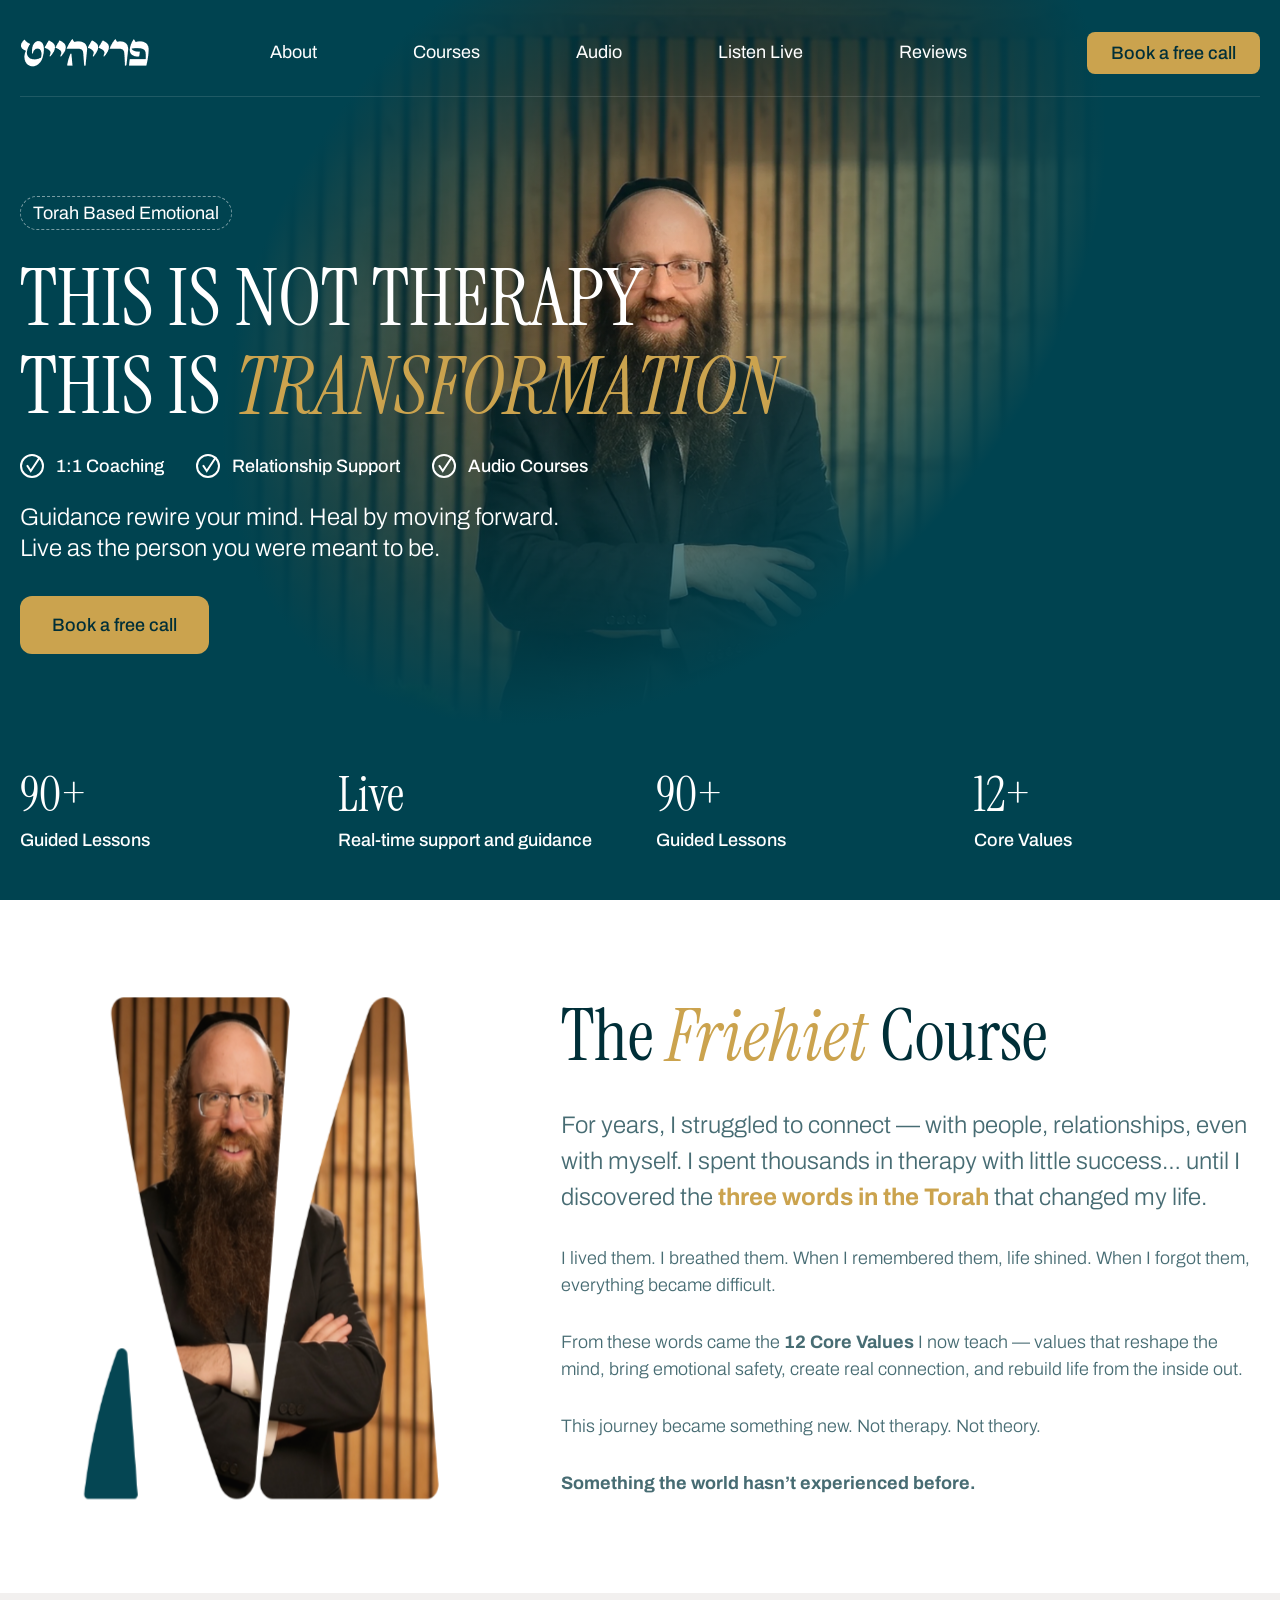
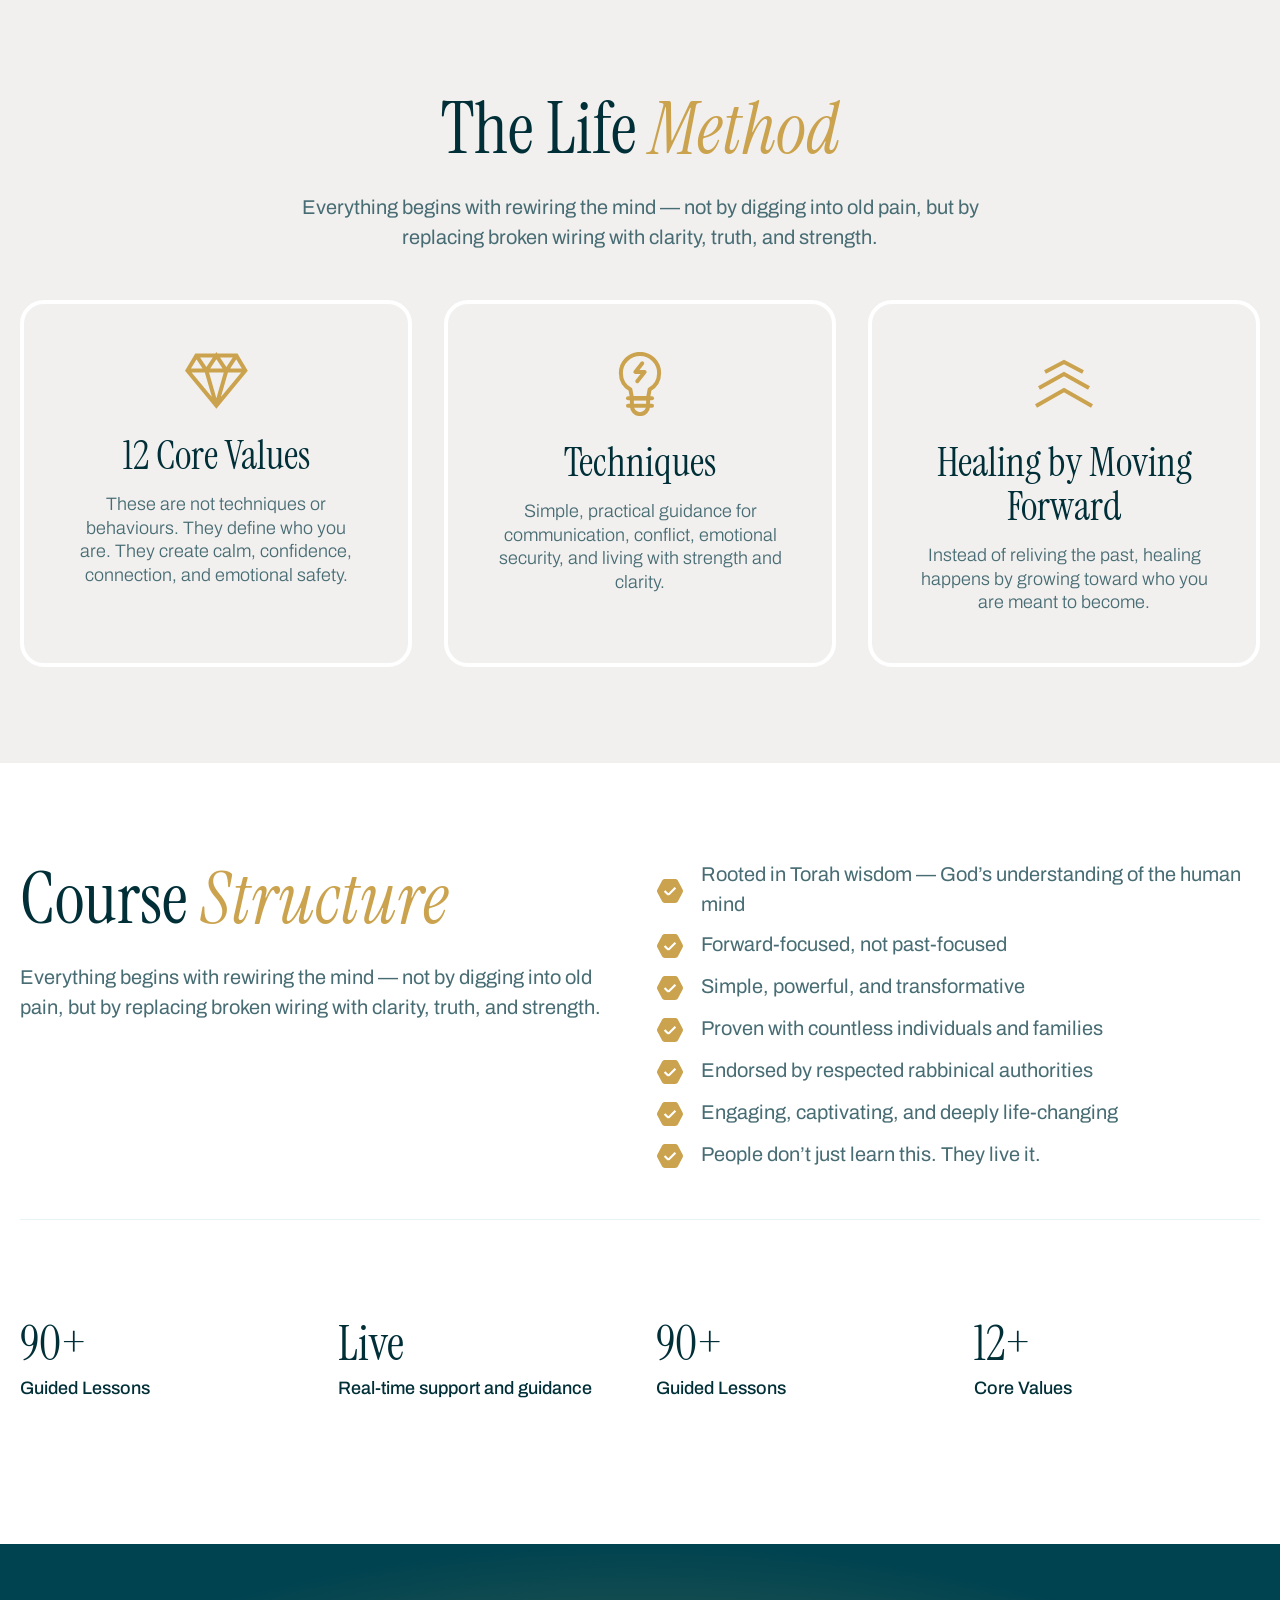
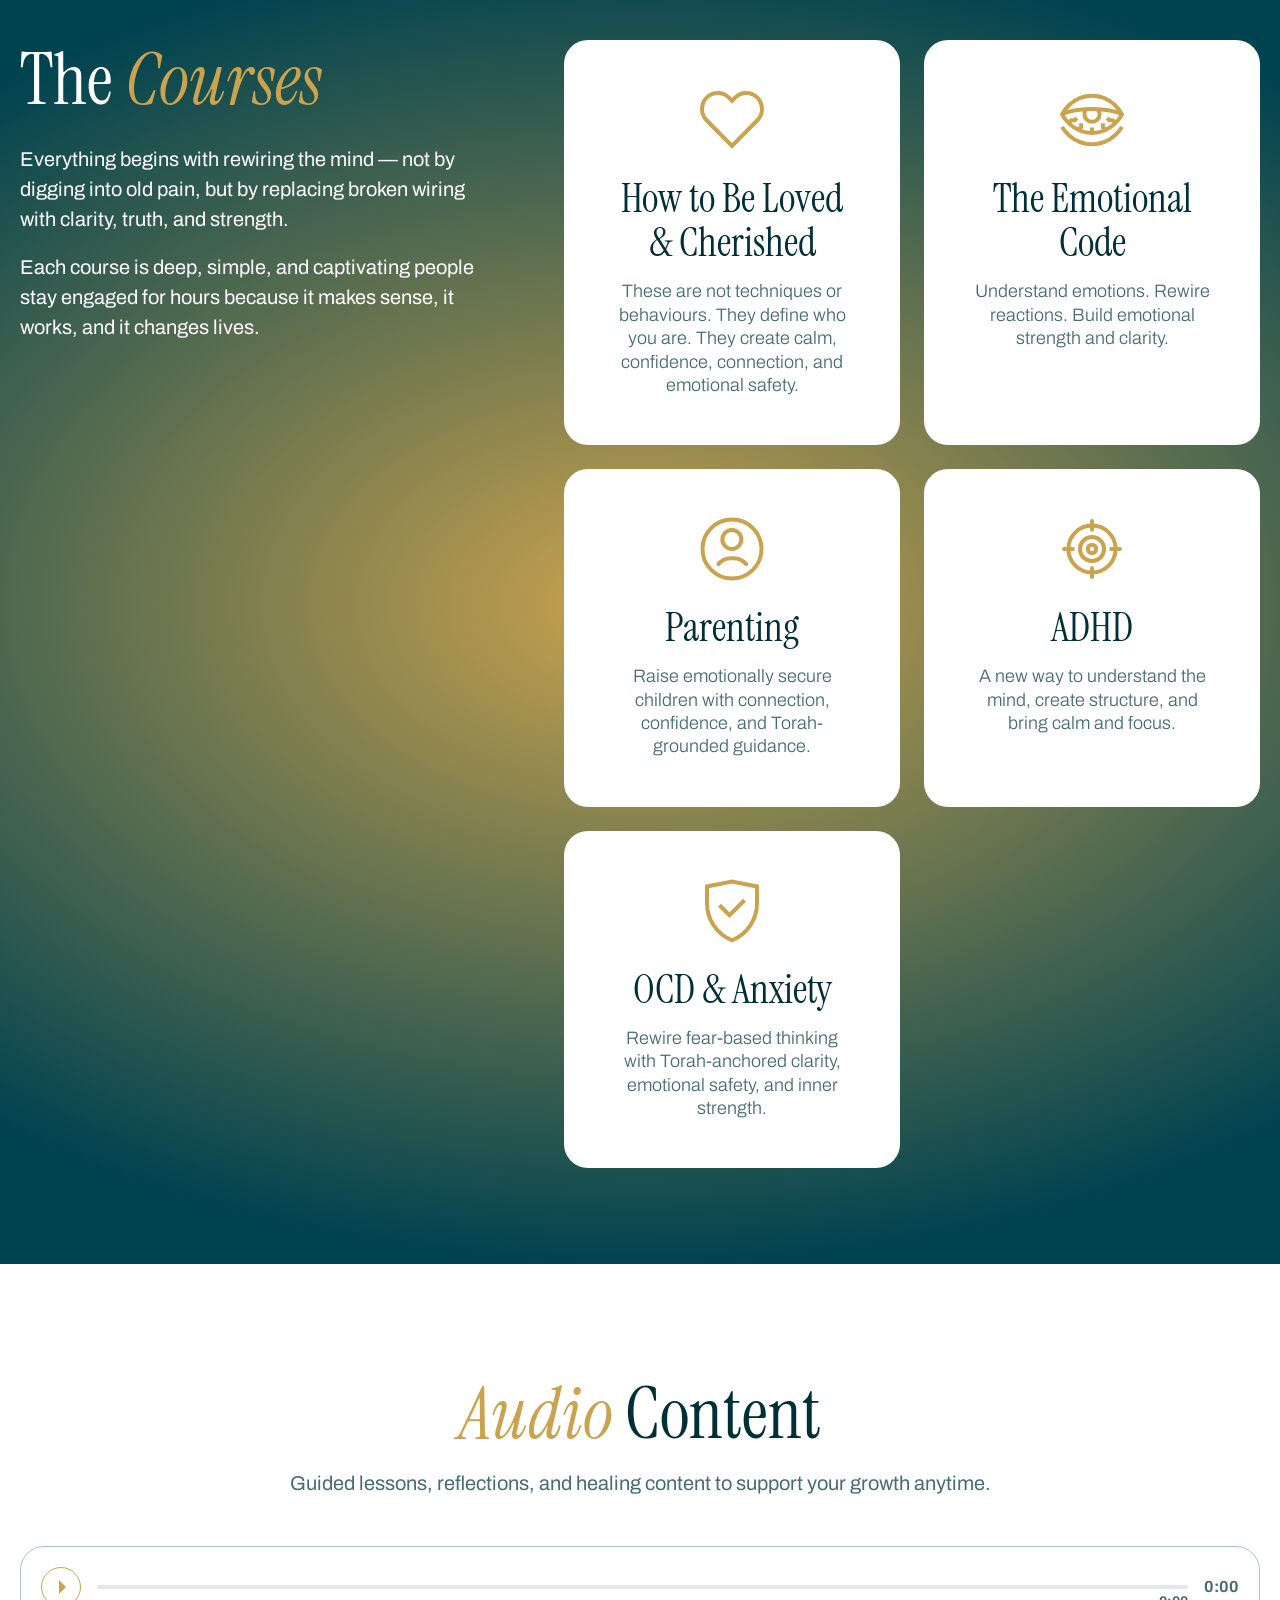
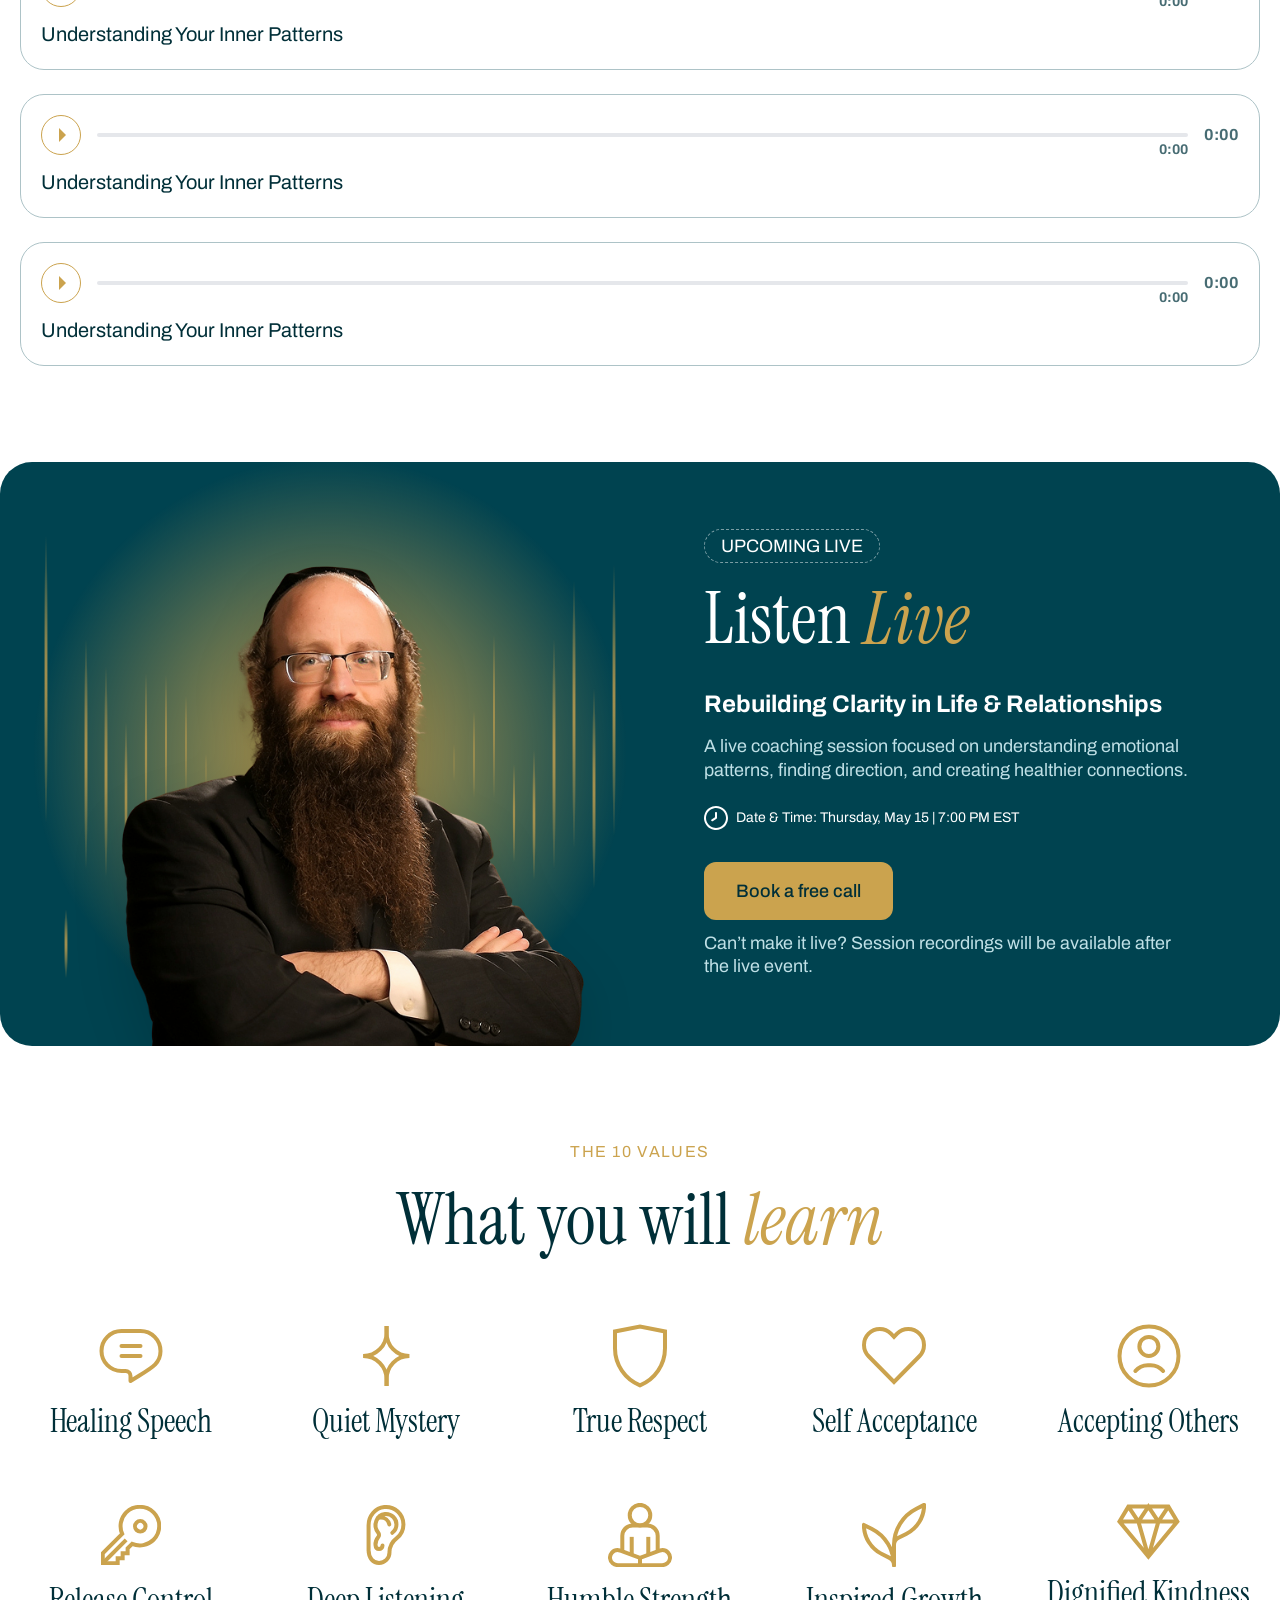
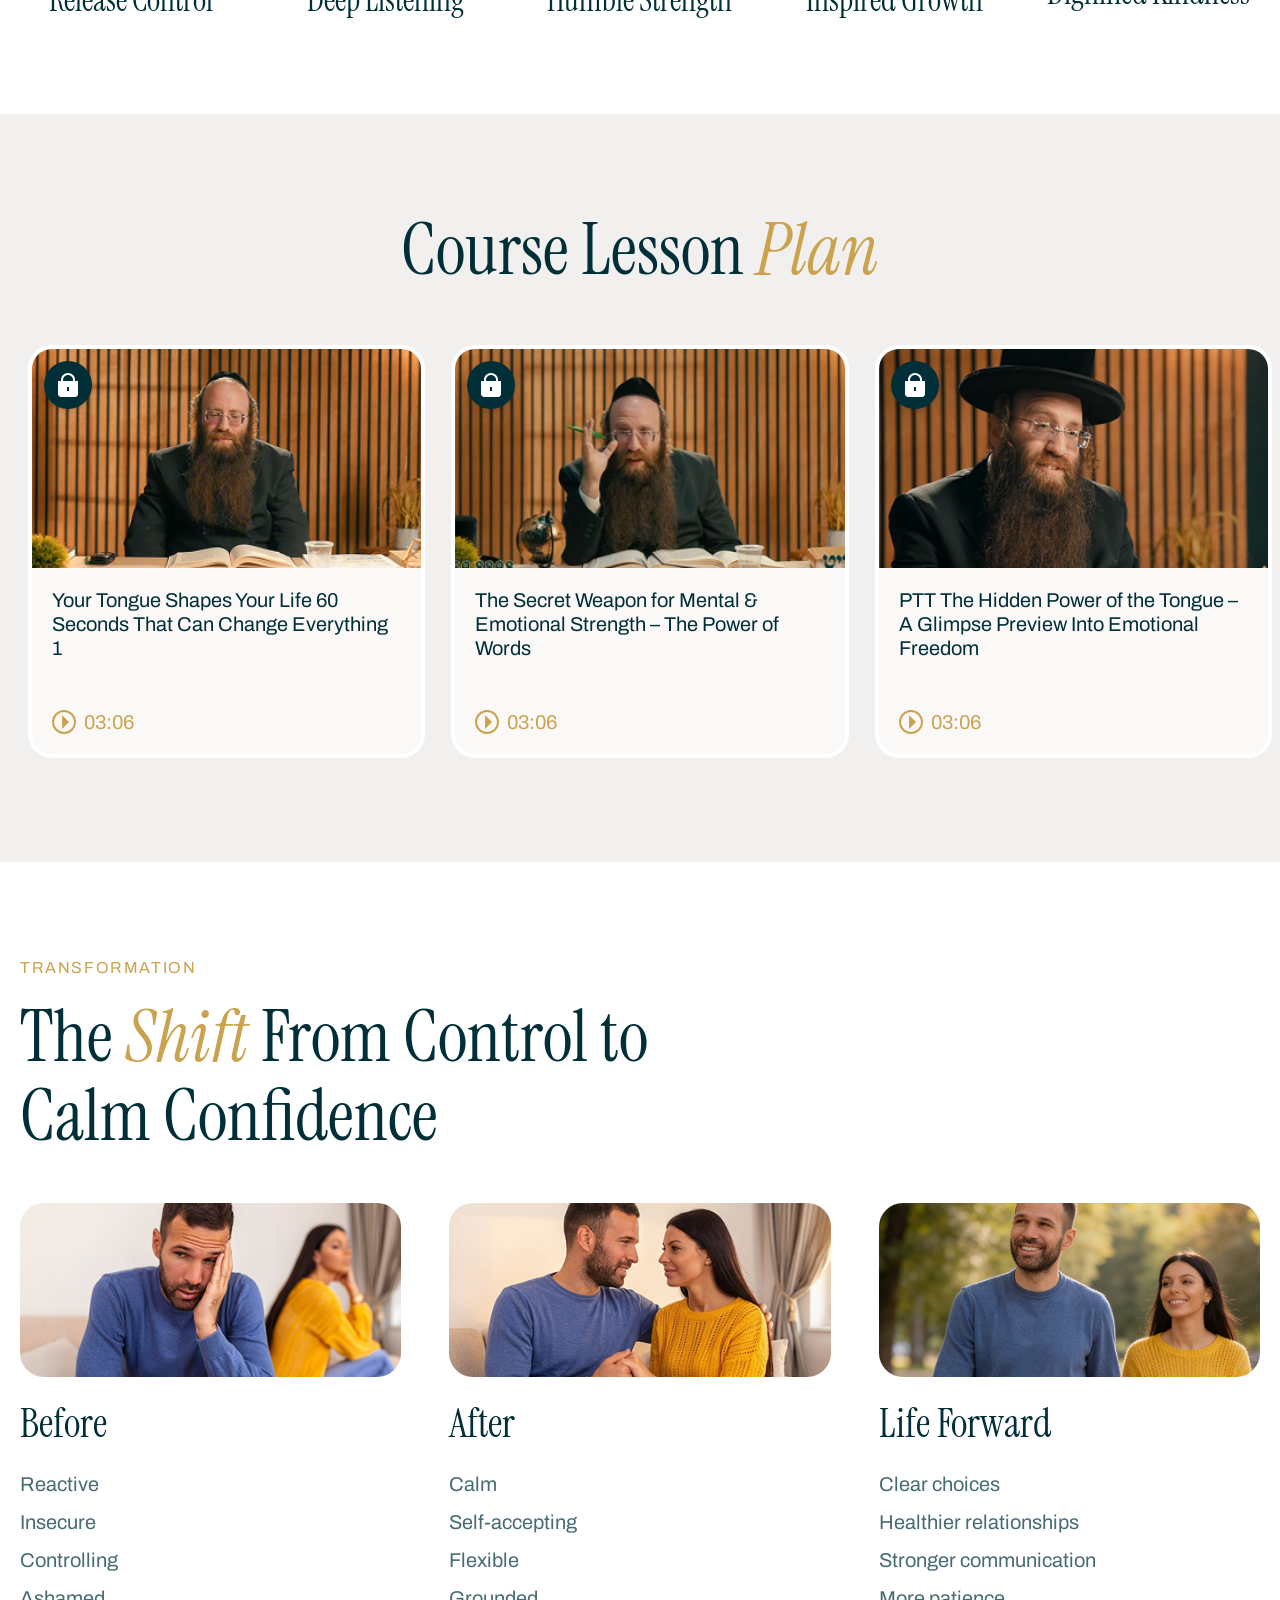
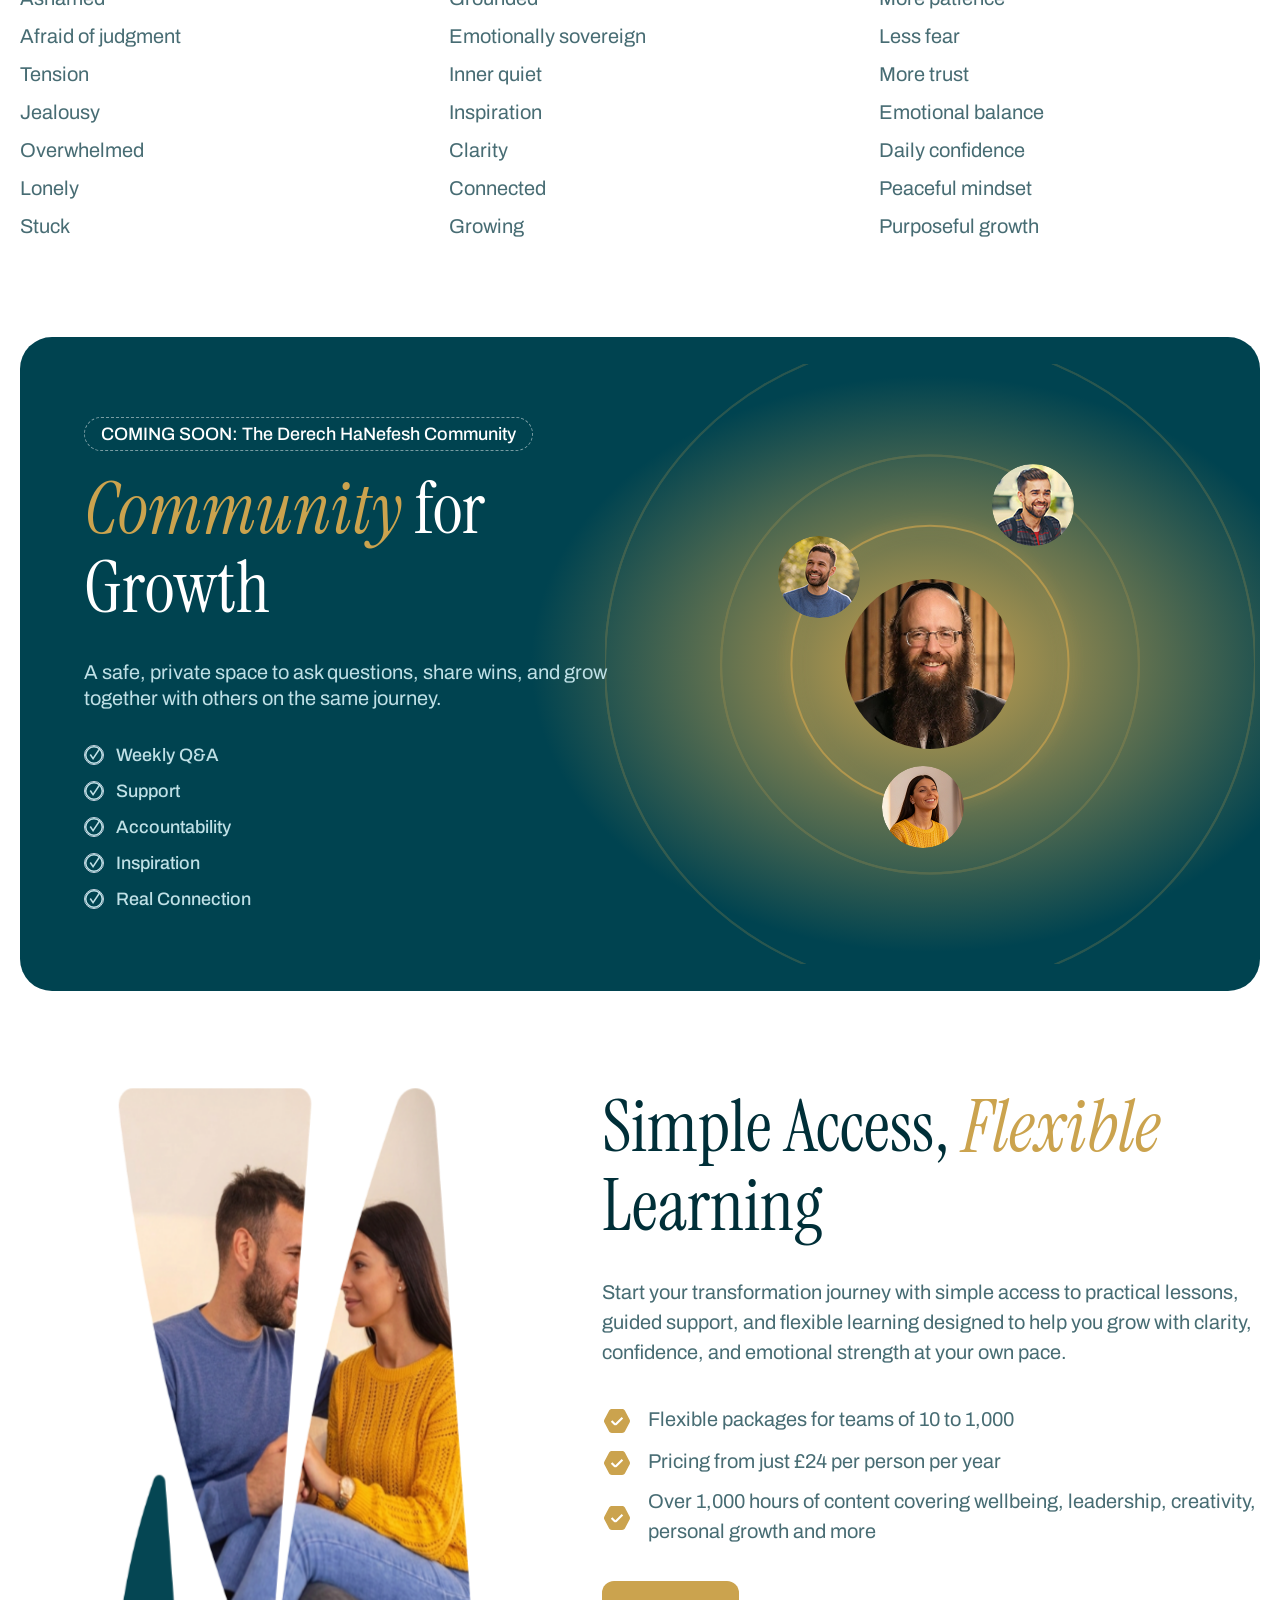
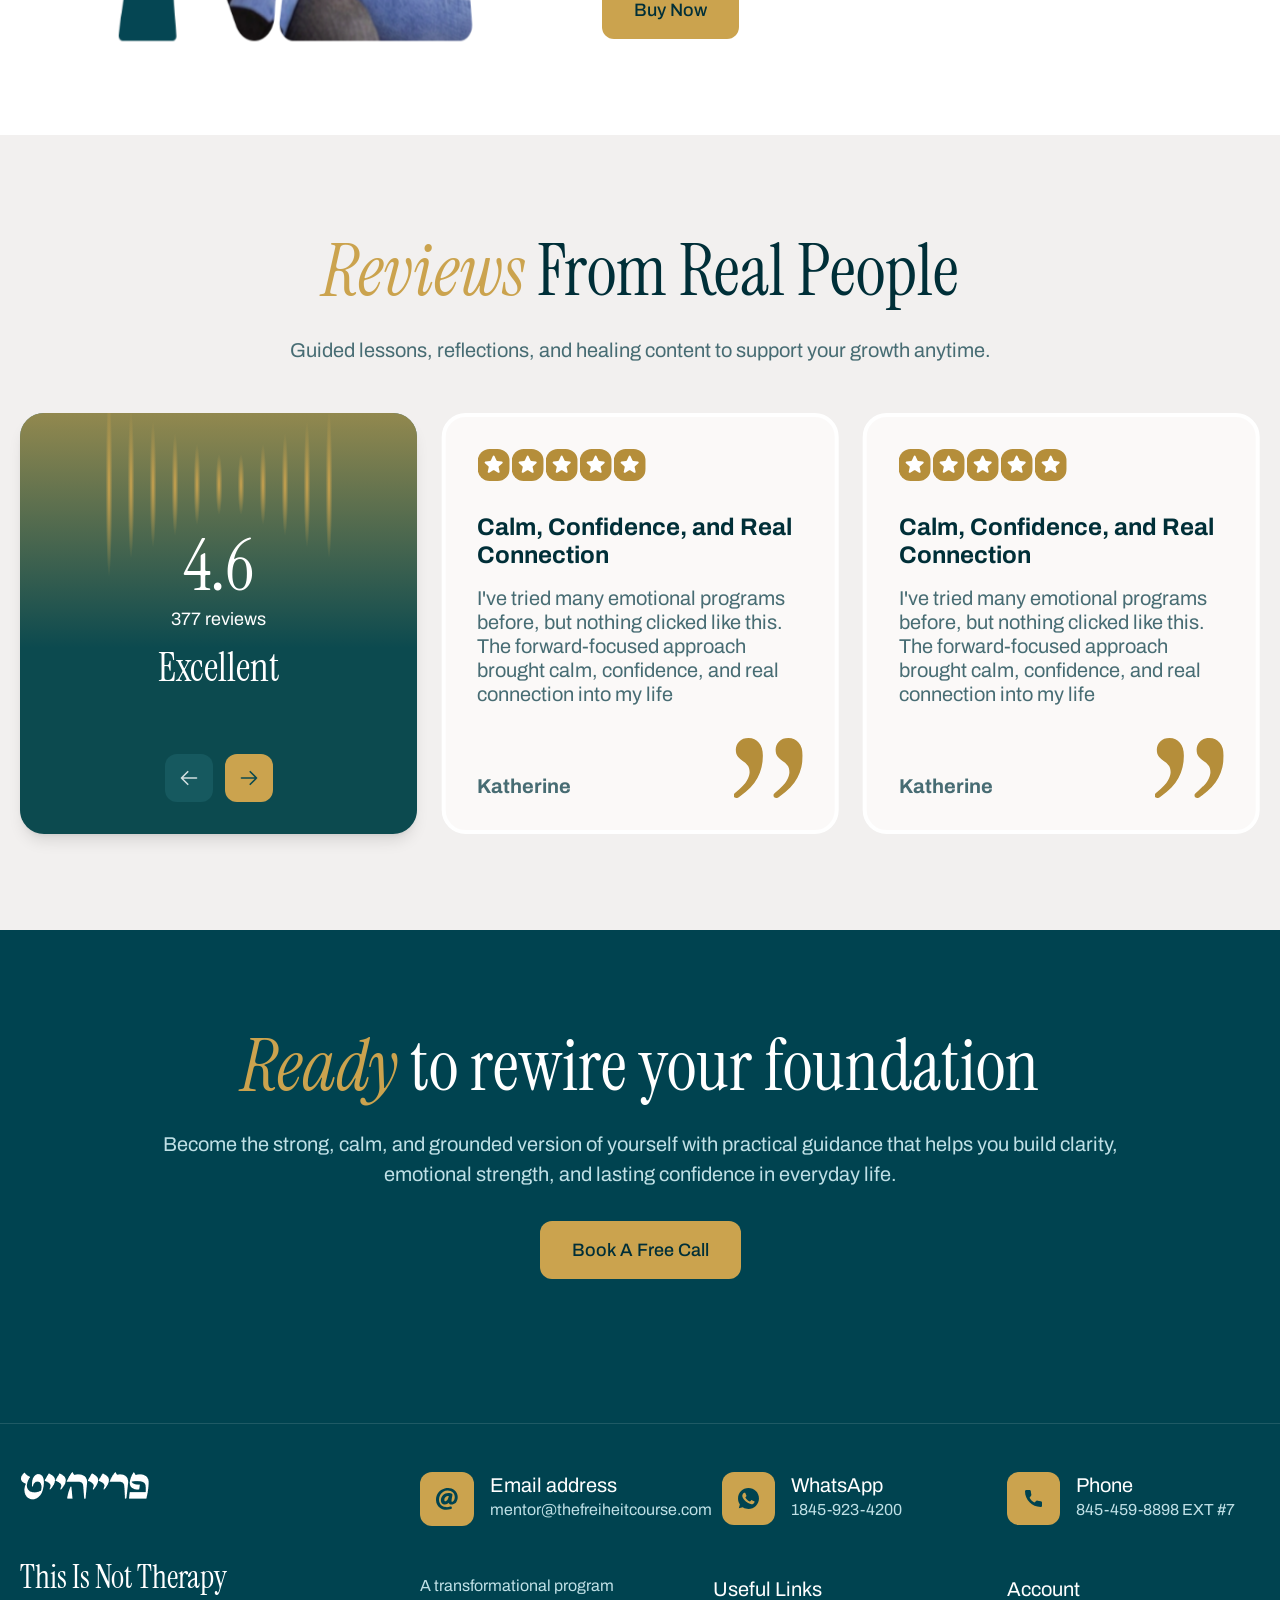
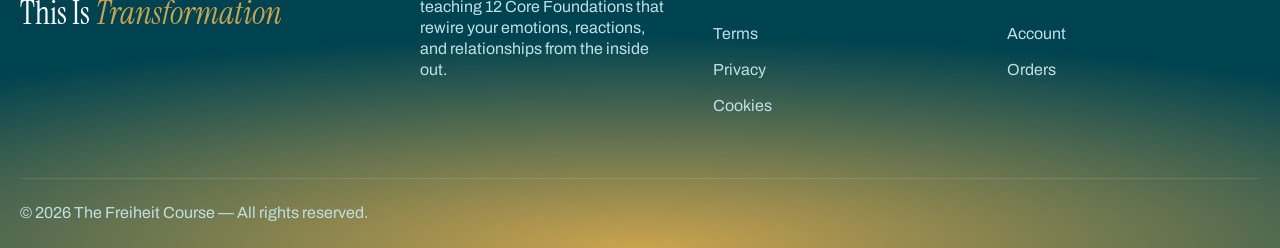
==== commit f0100c11: "video slider added" ====
--- a/index.html
+++ b/index.html
@@ -1023,7 +1023,7 @@
         </h2>
       </div>
 
-      <div id="lesson-slider" class="w-screen relative left-1/2 -translate-x-1/2 pl-[calc((100vw-100%)/2)] splide"
+      <div id="lesson-slider" class="splide md:w-screen md:relative md:left-1/2 md:-translate-x-1/2 md:pl-[calc((100vw-100%)/2)]"
         aria-label="Course Lessons">
         <div class="splide__track">
           <ul class="splide__list">
@@ -1048,12 +1048,12 @@
 
                   <div class="p-5 flex flex-col justify-between grow">
                     <h3
-                      class="text-primary text-xl font-normal leading-[120%] mb-12.5 transition duration-300 line-clamp-3 group-hover:text-secondary">
+                      class="text-primary text-base sm:text-lg md:text-xl font-normal leading-[120%] mb-12.5 transition duration-300 line-clamp-3 group-hover:text-secondary">
                       Your Tongue Shapes Your Life 60 Seconds That Can Change Everything 1
                     </h3>
 
-                    <div class="flex items-center space-x-2 text-xl font-normal leading-[110%] text-secondary">
-                      <img src="assets/images/video-play.svg" alt="play icon">
+                    <div class="flex items-center space-x-2 text-base sm:text-lg md:text-xl font-normal leading-[110%] text-secondary">
+                      <img src="assets/images/video-play.svg" alt="play icon" class="w-5 h-5 sm:w-6 sm:h-6">
                       <span>03:06</span>
                     </div>
                   </div>
@@ -1081,12 +1081,12 @@
 
                   <div class="p-5 flex flex-col justify-between grow">
                     <h3
-                      class="text-primary text-xl font-normal leading-[120%] mb-12.5 transition duration-300 line-clamp-3 group-hover:text-secondary">
+                      class="text-primary text-base sm:text-lg md:text-xl font-normal leading-[120%] mb-12.5 transition duration-300 line-clamp-3 group-hover:text-secondary">
                       The Secret Weapon for Mental & Emotional Strength – The Power of Words
                     </h3>
 
-                    <div class="flex items-center space-x-2 text-xl font-normal leading-[110%] text-secondary">
-                      <img src="assets/images/video-play.svg" alt="play icon">
+                    <div class="flex items-center space-x-2 text-base sm:text-lg md:text-xl font-normal leading-[110%] text-secondary">
+                      <img src="assets/images/video-play.svg" alt="play icon" class="w-5 h-5 sm:w-6 sm:h-6">
                       <span>03:06</span>
                     </div>
                   </div>
@@ -1114,12 +1114,12 @@
 
                   <div class="p-5 flex flex-col justify-between grow">
                     <h3
-                      class="text-primary text-xl font-normal leading-[120%] mb-12.5 transition duration-300 line-clamp-3 group-hover:text-secondary">
+                      class="text-primary text-base sm:text-lg md:text-xl font-normal leading-[120%] mb-12.5 transition duration-300 line-clamp-3 group-hover:text-secondary">
                       PTT The Hidden Power of the Tongue – A Glimpse Preview Into Emotional Freedom
                     </h3>
 
-                    <div class="flex items-center space-x-2 text-xl font-normal leading-[110%] text-secondary">
-                      <img src="assets/images/video-play.svg" alt="play icon">
+                    <div class="flex items-center space-x-2 text-base sm:text-lg md:text-xl font-normal leading-[110%] text-secondary">
+                      <img src="assets/images/video-play.svg" alt="play icon" class="w-5 h-5 sm:w-6 sm:h-6">
                       <span>03:06</span>
                     </div>
                   </div>
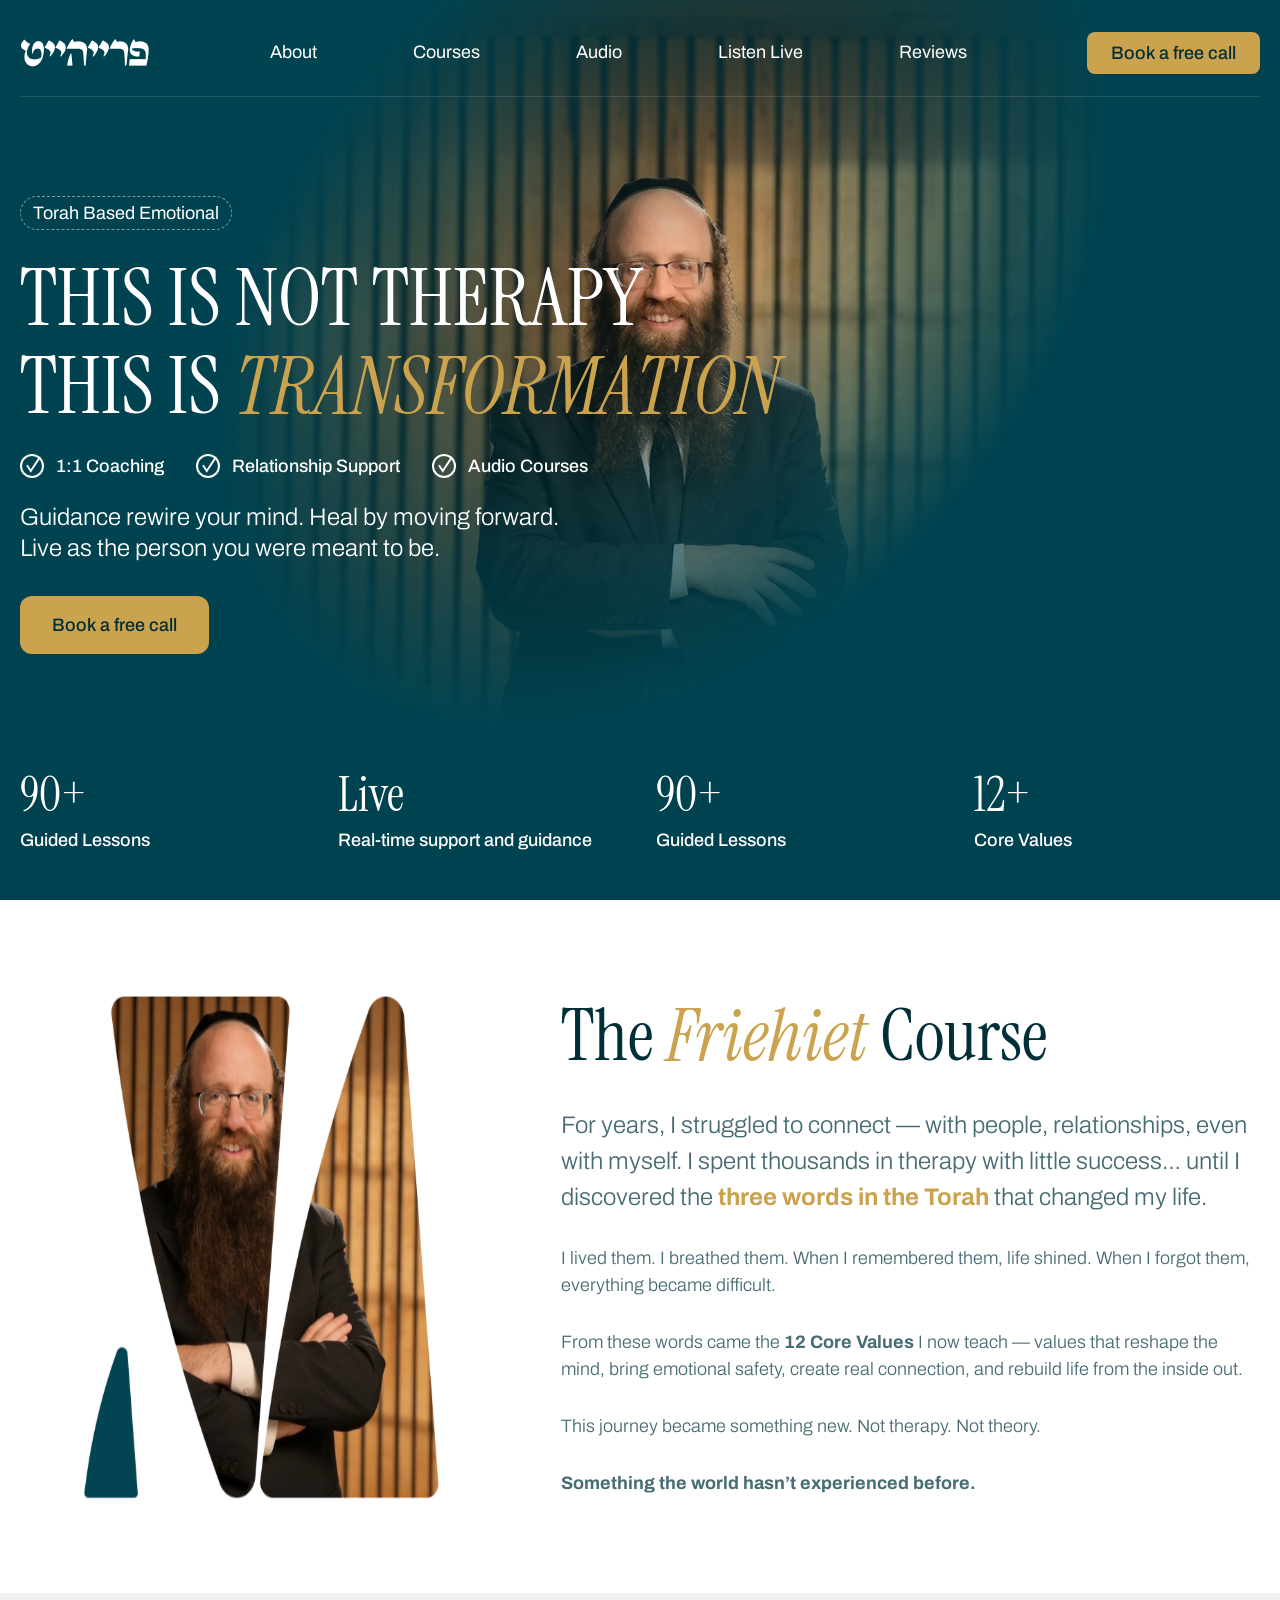
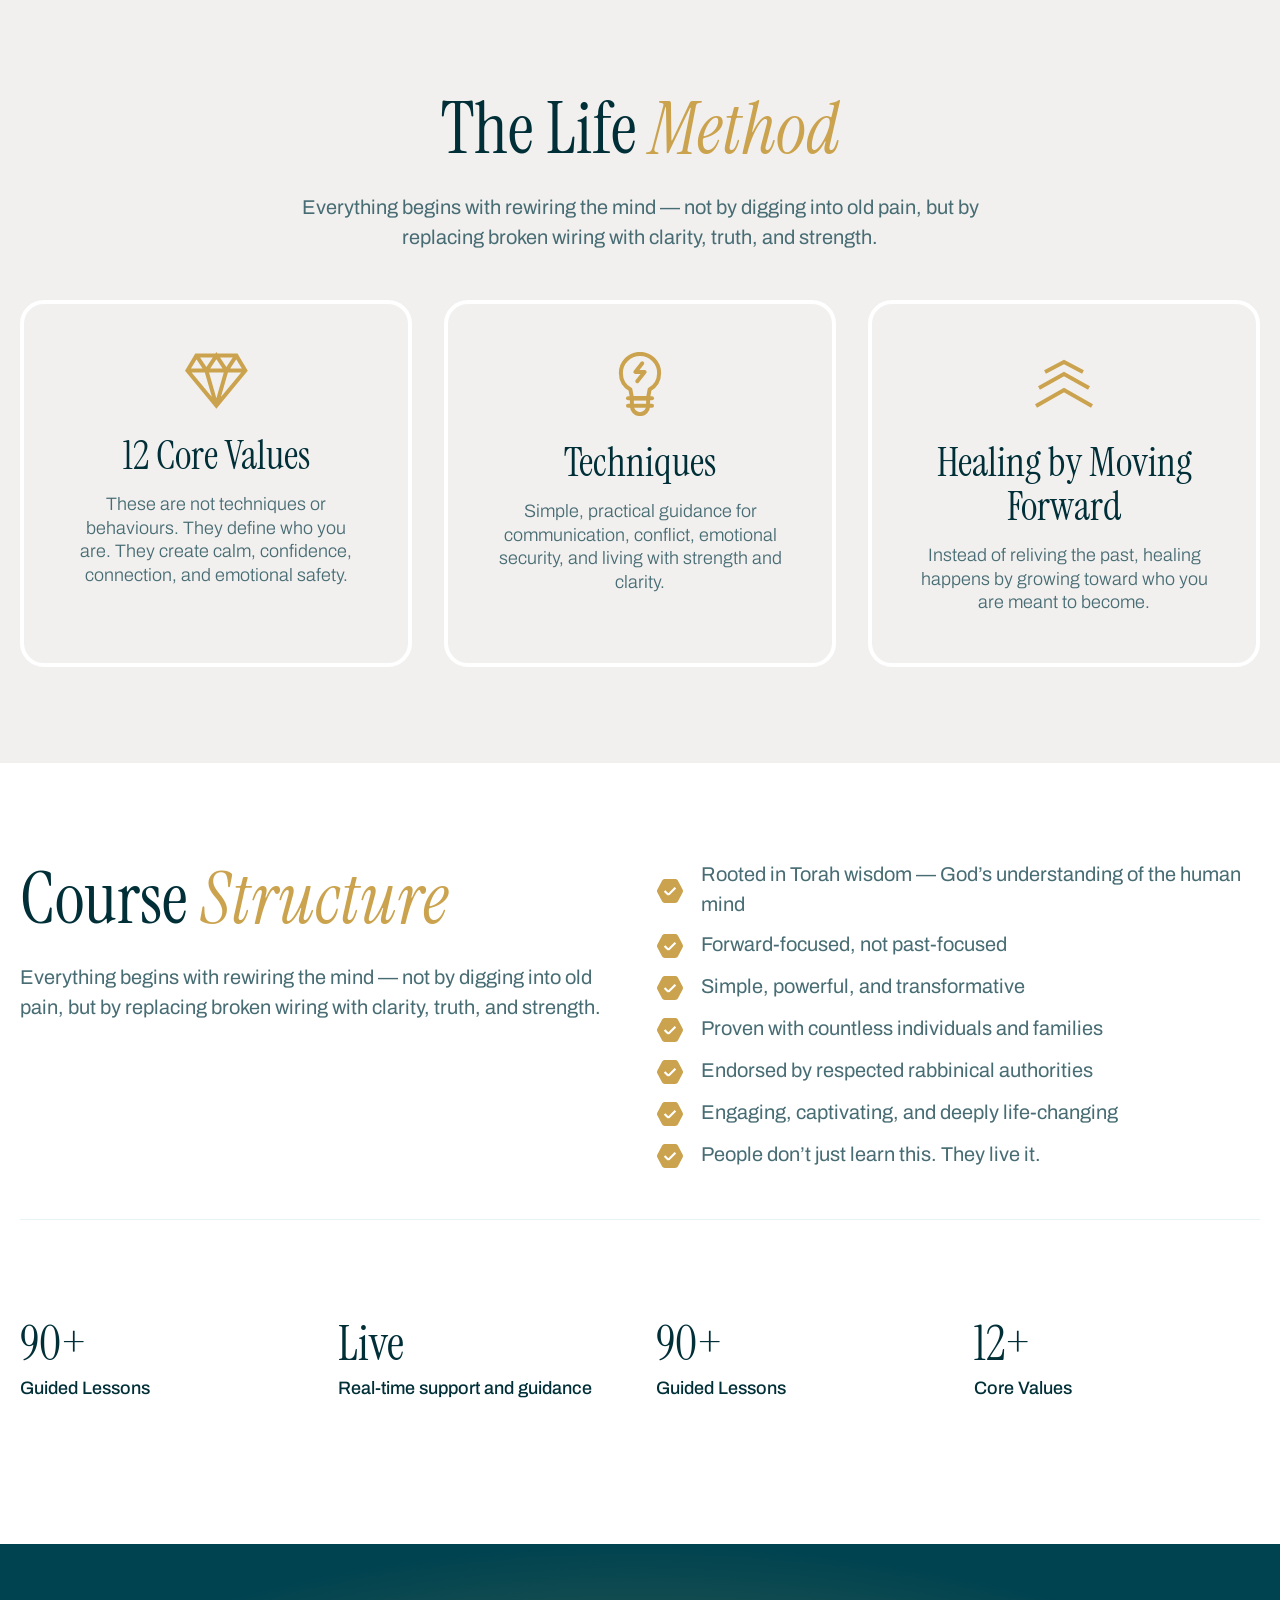
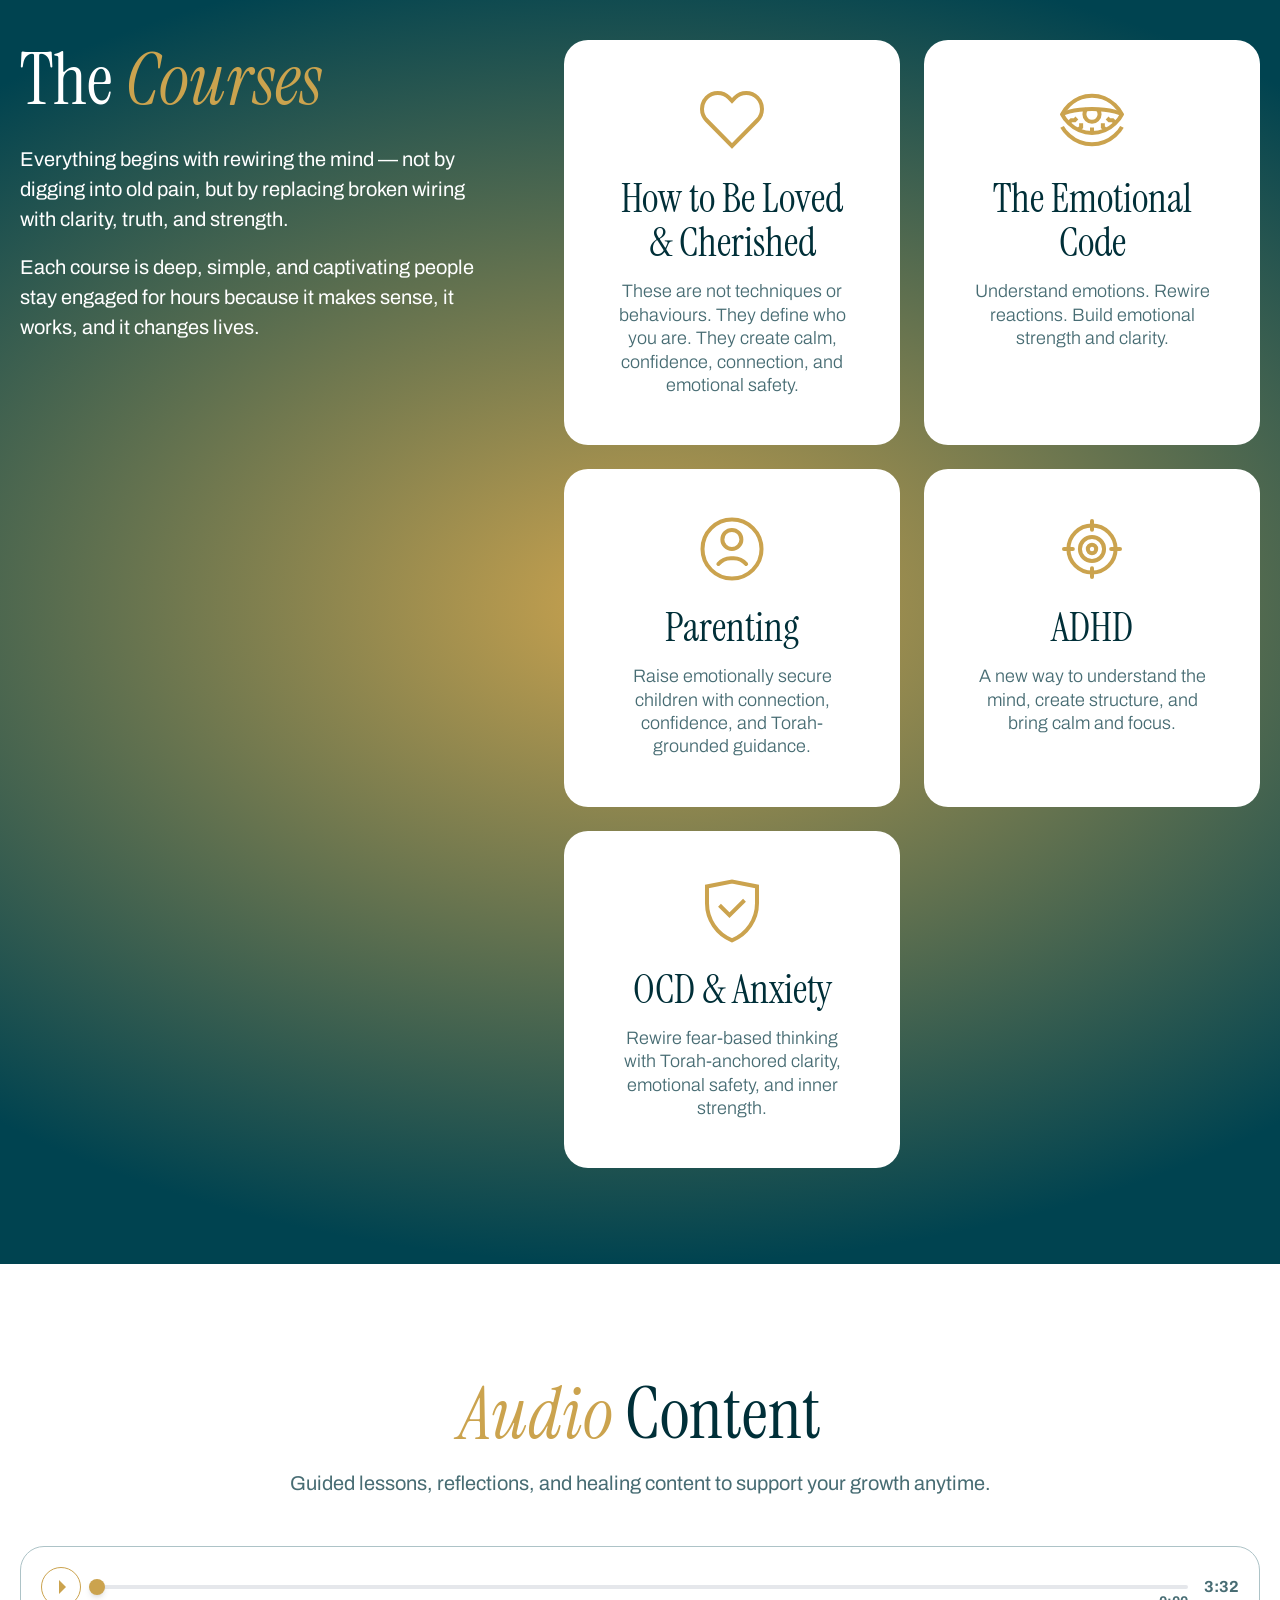
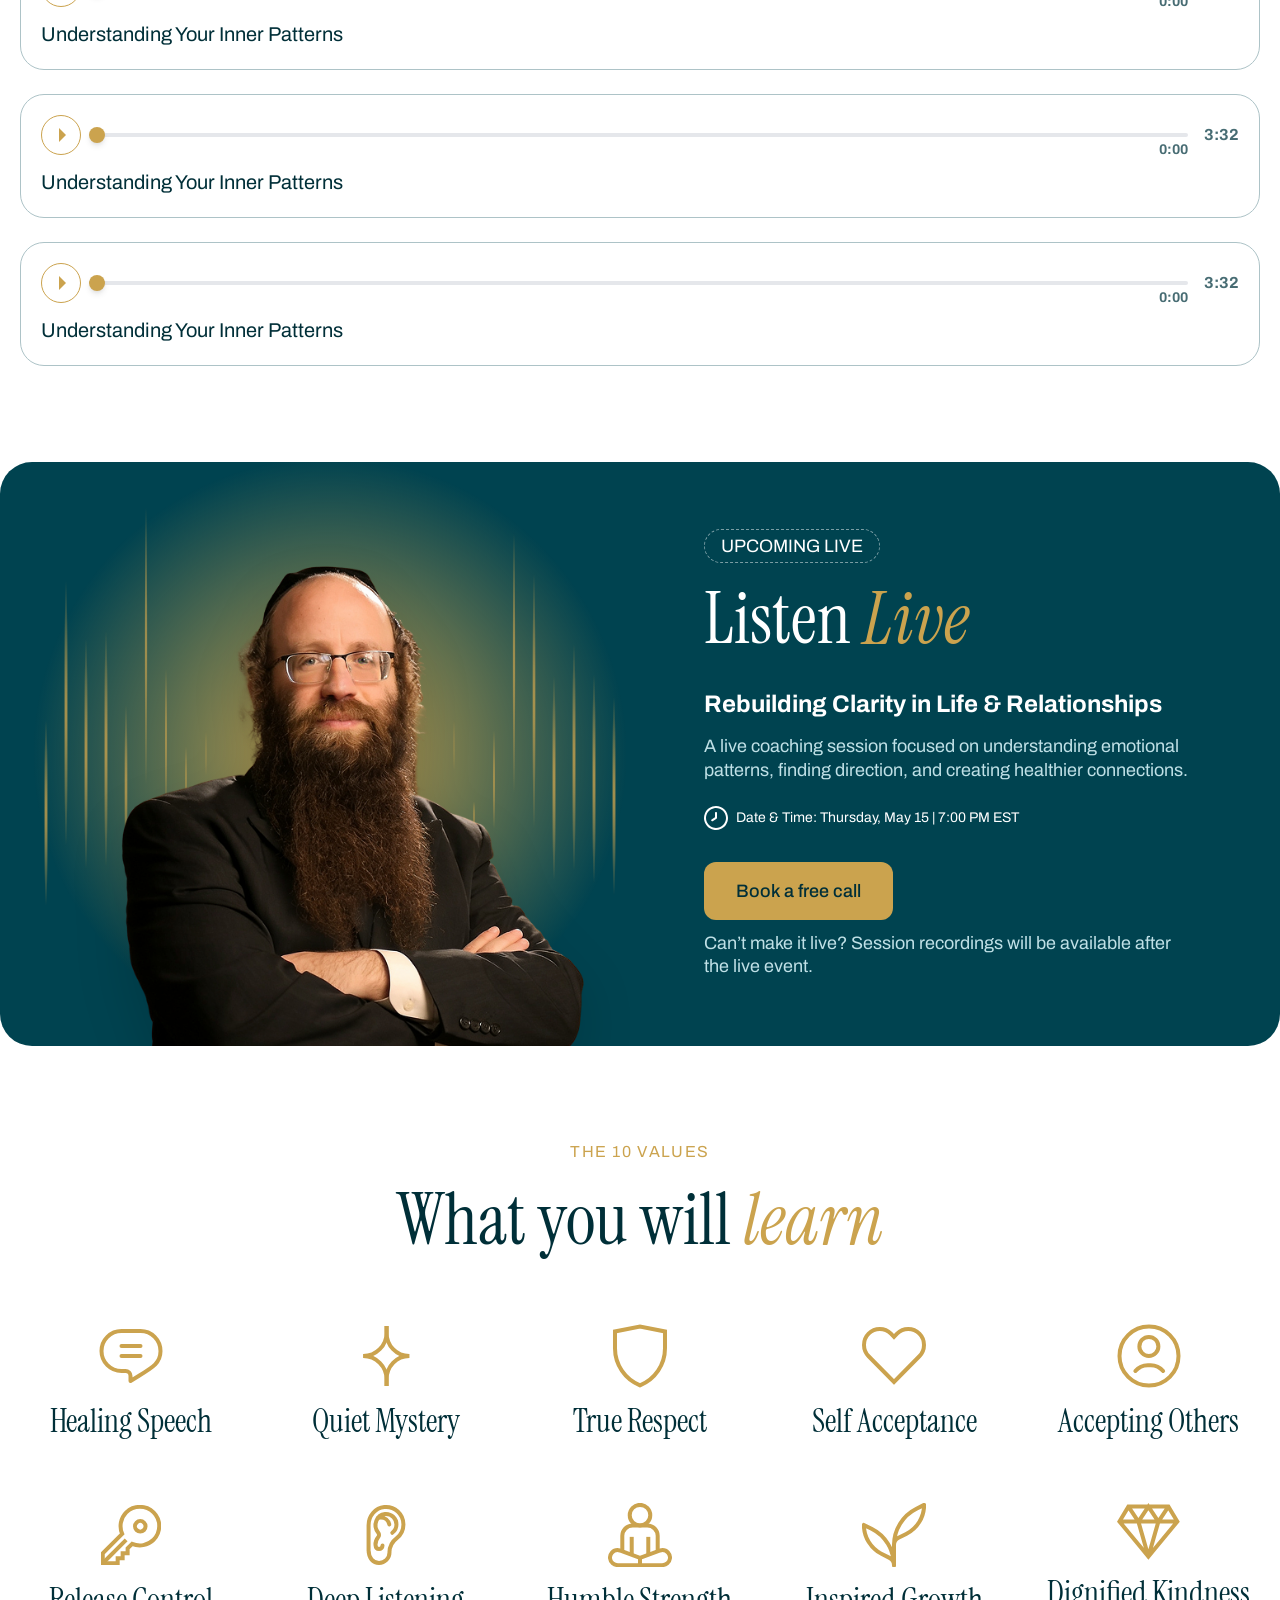
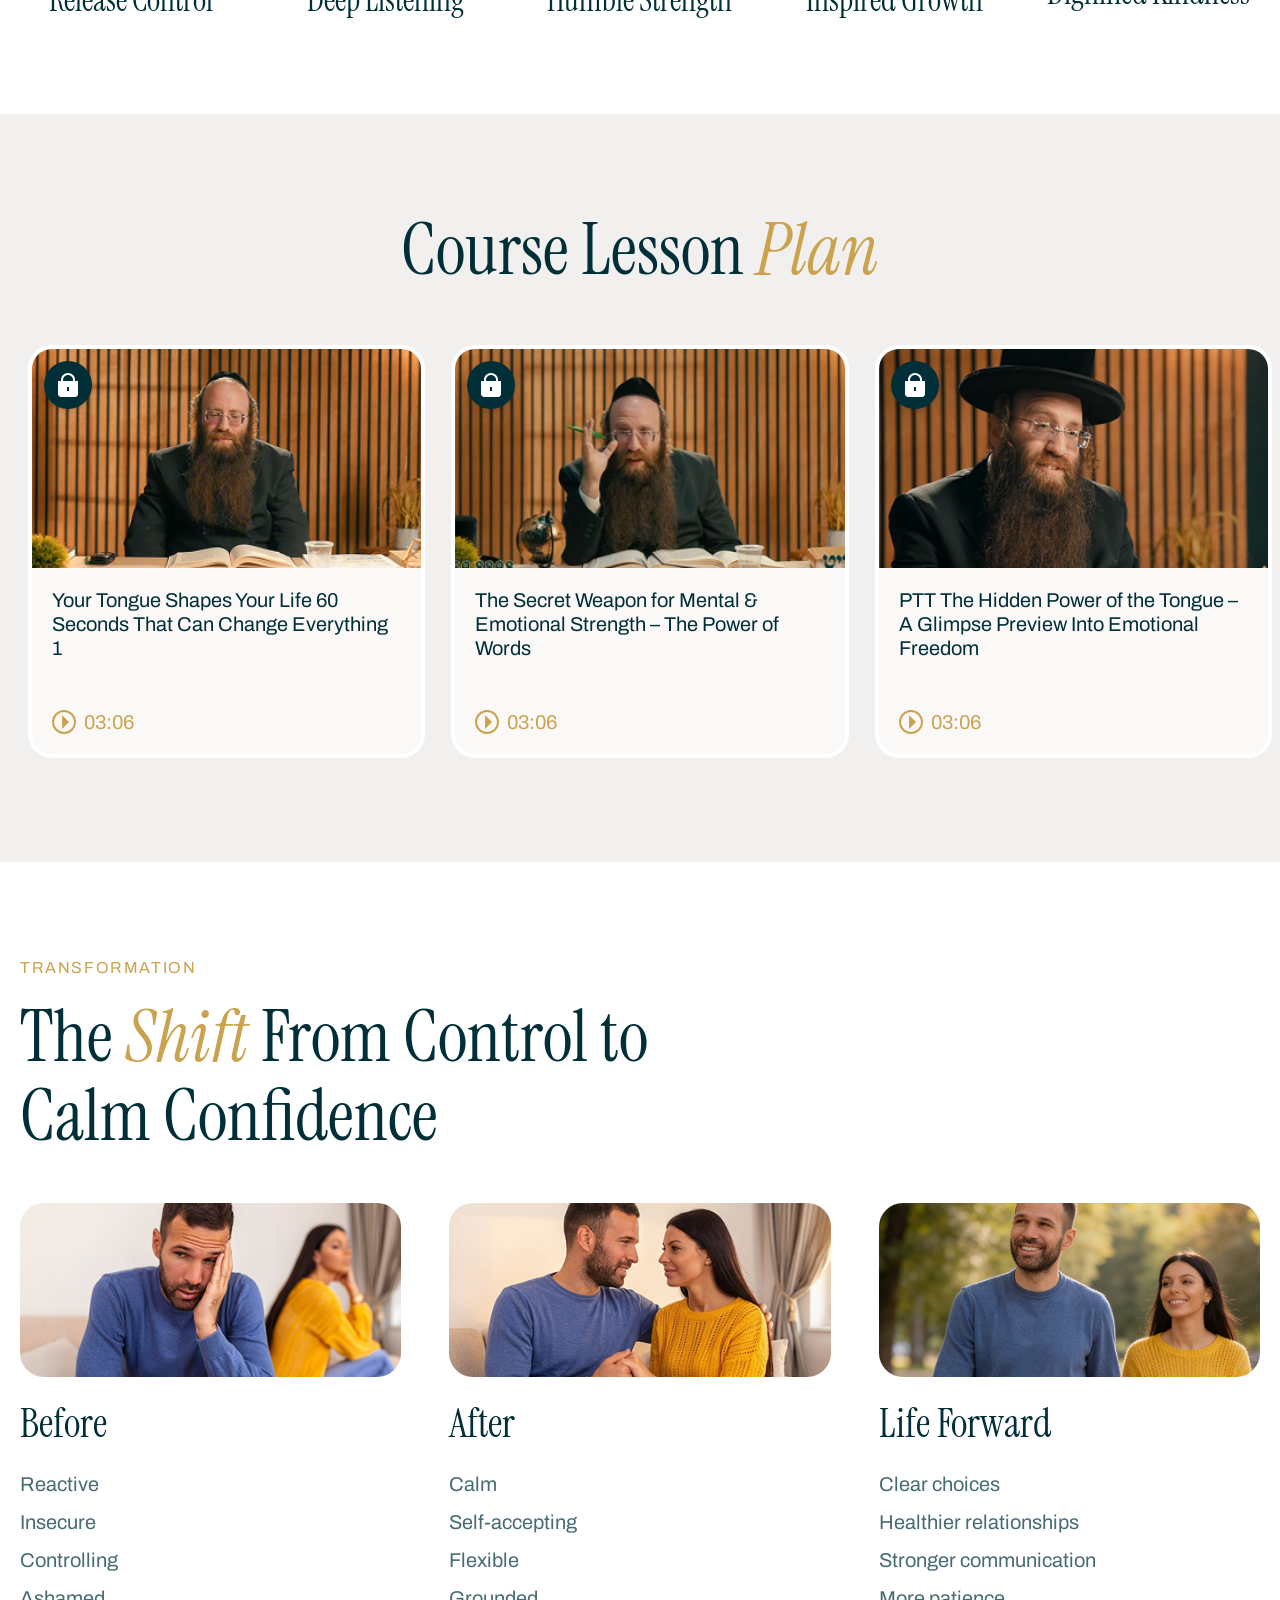
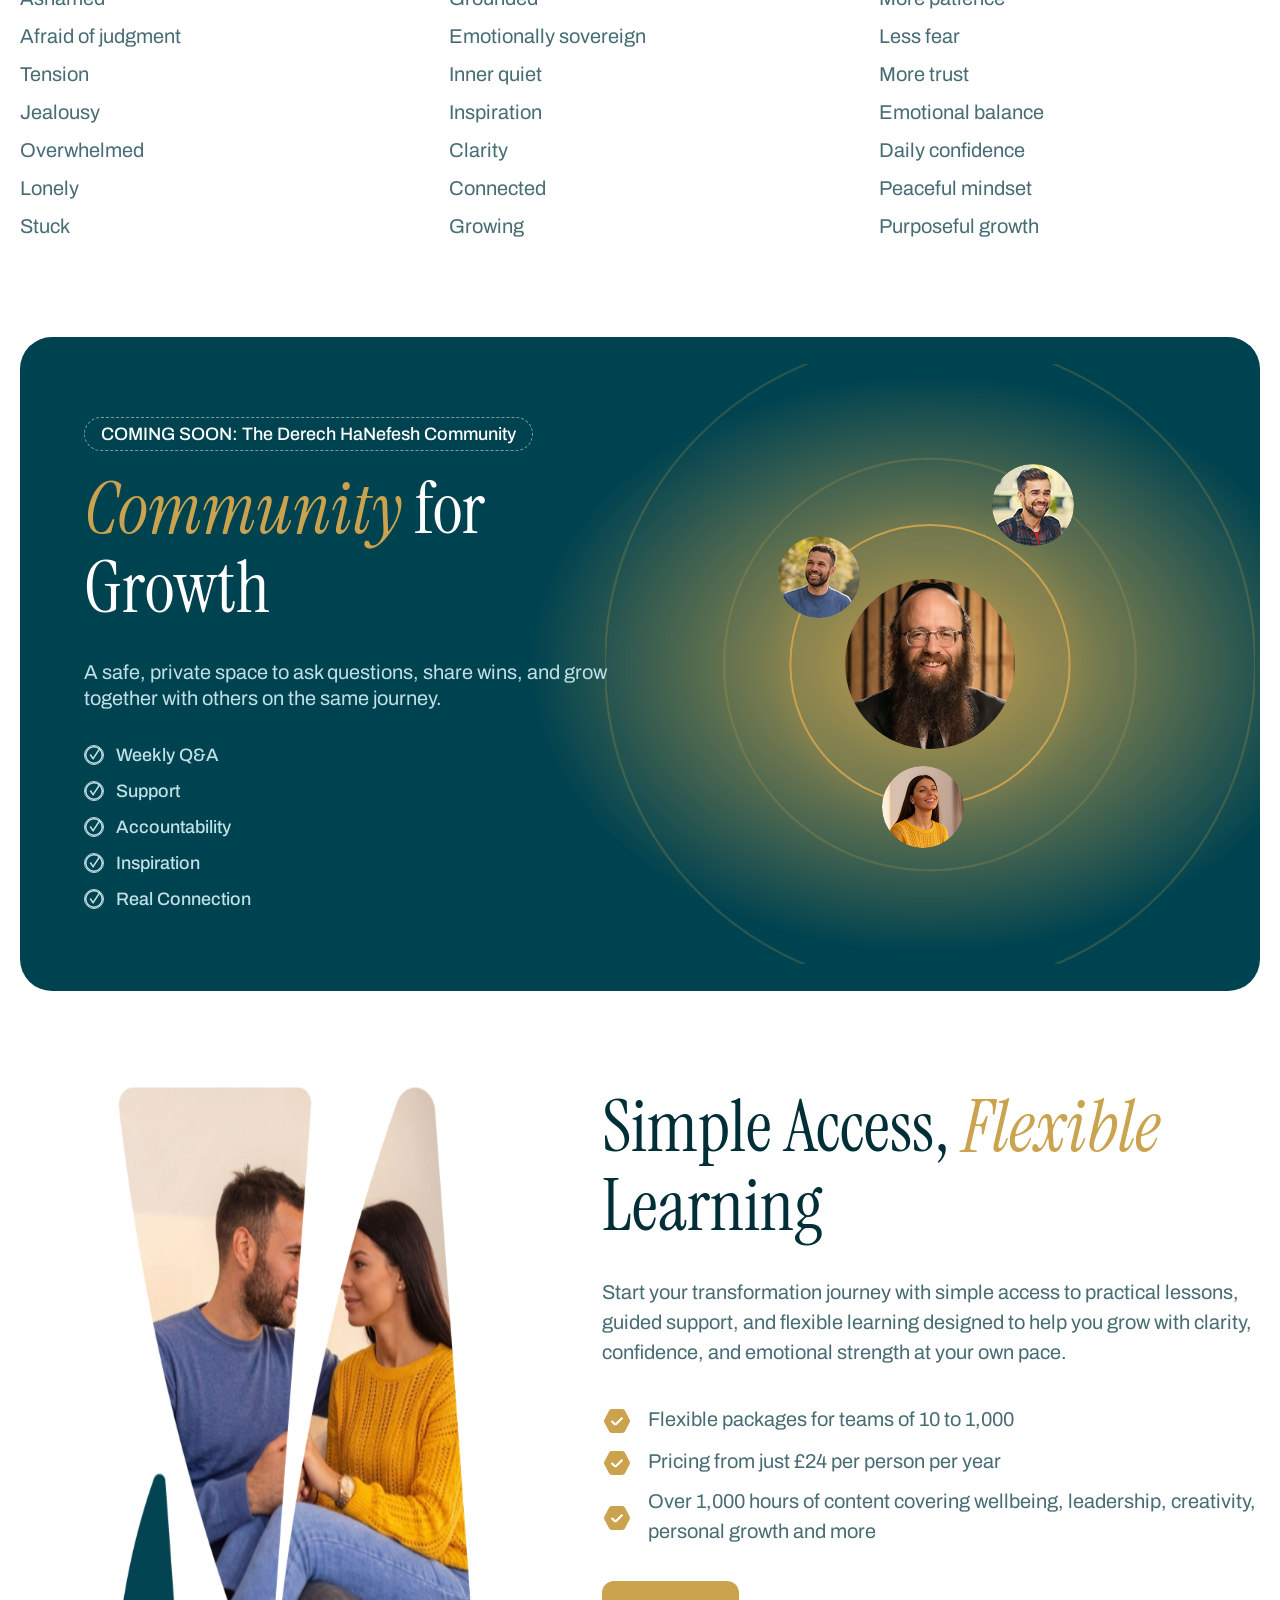
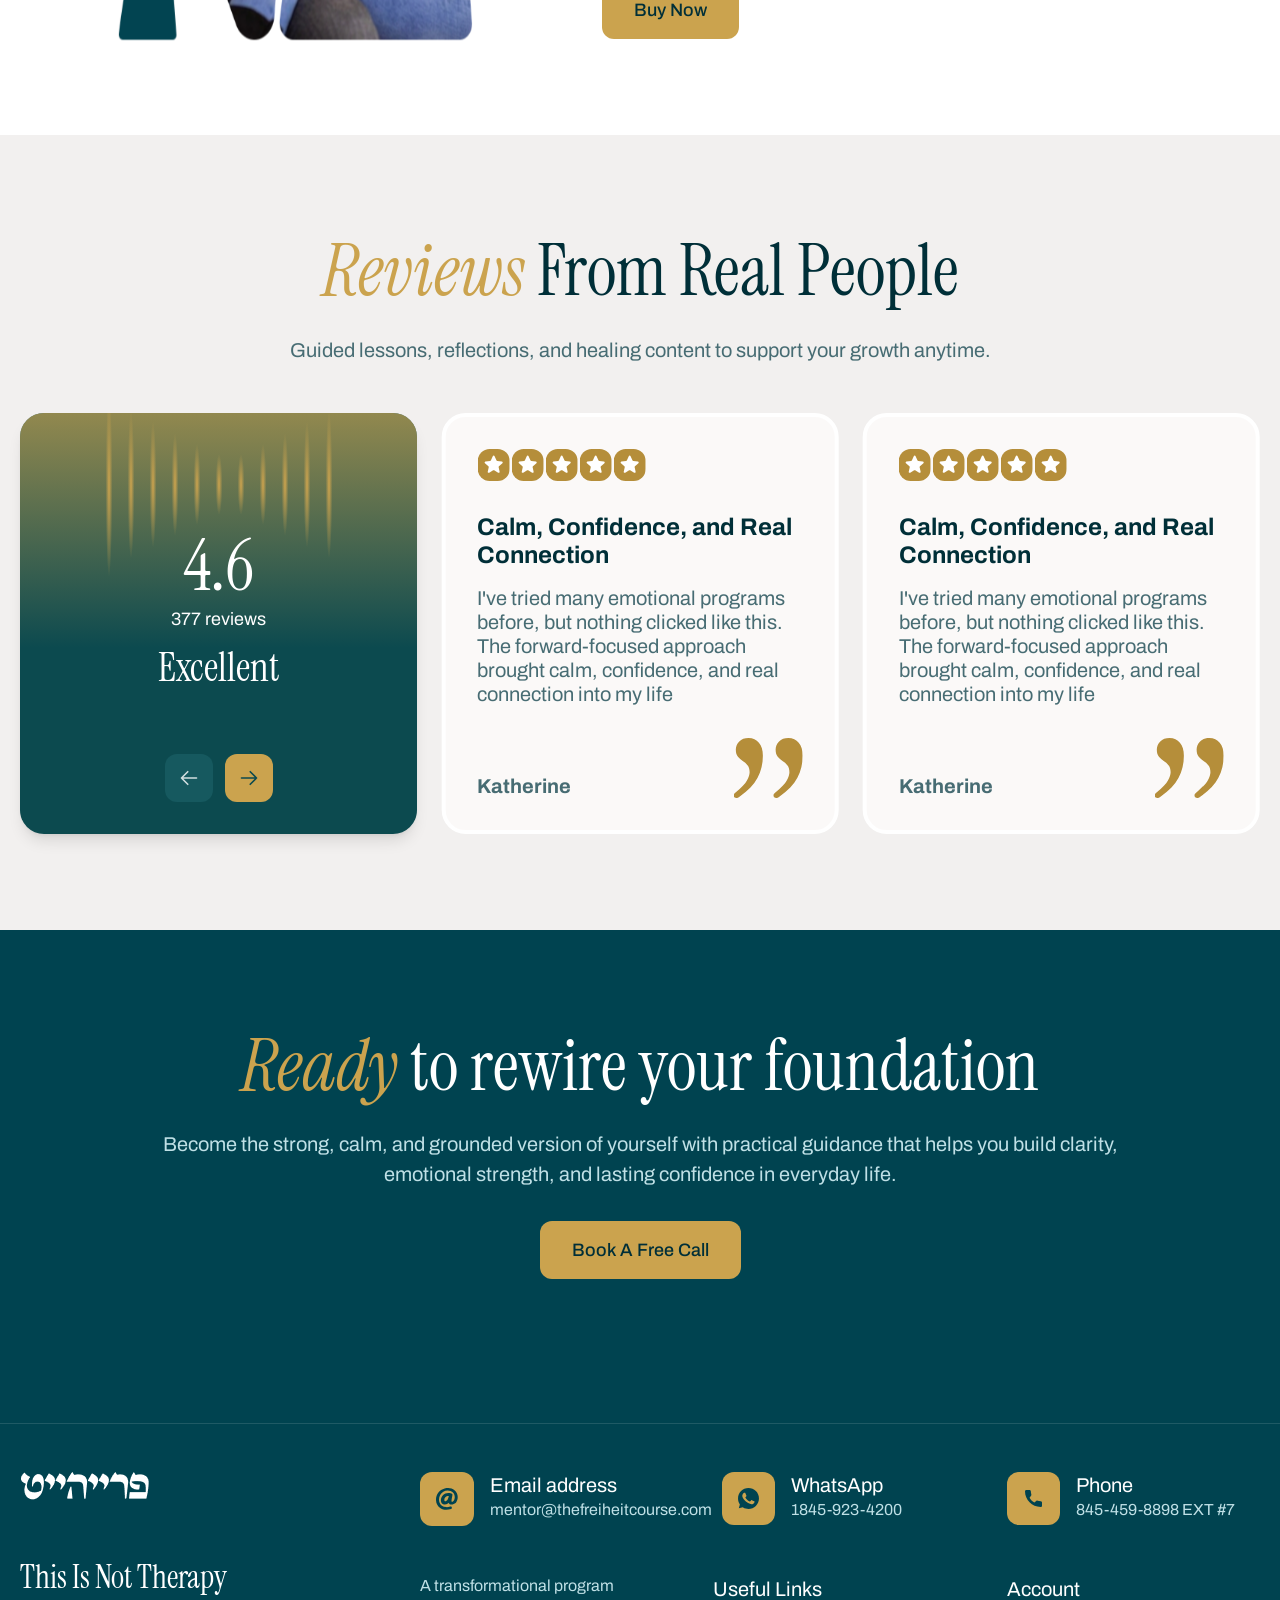
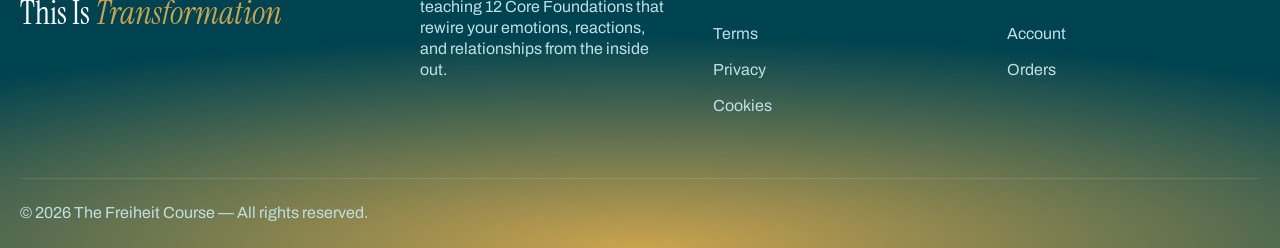
==== commit 6aeb29fa: "image fix" ====
--- a/index.html
+++ b/index.html
@@ -540,7 +540,7 @@
 
   <!-- The courses section -->
   <section class="courses-section py-10 md:py-24" style="
-        background-image: url(/assets/images/radianl-center.svg);
+        background-image: url('/assets/images/radianl-center.svg');
         background-repeat: no-repeat;
         background-size: cover;
         background-position: center;
@@ -659,16 +659,25 @@
     </div>
   </section>
 
+
   <!-- Audio play section -->
   <section class="py-10 md:py-24">
+
     <div class="container">
+
       <div class="section-heading max-w-183.75 mx-auto text-center mb-12">
+
         <h2 class="font-instrument text-[45px] sm:text-[54px] md:text-[72px] text-primary font-normal leading-110%">
-          <span class="text-secondary instrument-font-italic">Audio</span> Content
+
+          <span class="text-secondary instrument-font-italic">Audio</span>
+          Content
+
         </h2>
+
         <p class="text-gray text-[16px] sm:text-xl font-normal leading-[150%]">
           Guided lessons, reflections, and healing content to support your growth anytime.
         </p>
+
       </div>
 
 
@@ -676,14 +685,15 @@
       <div class="space-y-6">
 
         <!-- ITEM 1 -->
-        <div class="audio-item bg-white border border-[#ADC3C7] rounded-2xl sm:rounded-3xl p-3 sm:p-5 ">
+        <div class="audio-item bg-white border border-[#ADC3C7] rounded-2xl sm:rounded-3xl p-3 sm:p-5">
 
           <audio class="audio" src="assets/audios/Alan Walker - Faded.mp3"></audio>
 
           <div class="flex items-center gap-4">
 
             <!-- PLAY BUTTON -->
-            <button class="play-btn w-10 h-10 rounded-full border border-secondary flex items-center justify-center">
+            <button
+              class="play-btn w-10 h-10 rounded-full border border-secondary flex items-center justify-center shrink-0">
 
               <!-- PLAY ICON -->
               <svg class="icon-play" xmlns="http://www.w3.org/2000/svg" width="24" height="24" viewBox="0 0 24 24"
@@ -699,18 +709,32 @@
 
             </button>
 
+
             <!-- PROGRESS -->
             <div class="flex-1 relative h-10 flex items-center">
-              <div class="w-full h-1 bg-gray-200 rounded-full overflow-hidden">
-                <div class="progress h-full bg-secondary w-0"></div>
-              </div>
-
+
+              <div
+                class="progress-wrapper w-full h-1 bg-gray-200 rounded-full overflow-visible cursor-pointer relative">
+
+                <!-- progress -->
+                <div class="progress h-full bg-secondary rounded-full w-0"></div>
+
+                <!-- draggable thumb -->
+                <div
+                  class="progress-thumb absolute top-1/2 left-0 -translate-x-1/2 -translate-y-1/2 w-4 h-4 rounded-full bg-secondary shadow-md cursor-pointer">
+                </div>
+
+              </div>
+
+              <!-- current time -->
               <span class="time absolute right-0 text-gray text-[12px] sm:text-sm font-bold leading-[150%] top-6">
                 0:00
               </span>
-            </div>
-
-            <div class="duration text-gray text-sm sm:text-[16px] font-bold leading-[150%] text-right">
+
+            </div>
+
+            <!-- duration -->
+            <div class="duration text-gray text-sm sm:text-[16px] font-bold leading-[150%] text-right shrink-0">
               0:00
             </div>
 
@@ -721,15 +745,18 @@
           </h4>
 
         </div>
+
+
         <!-- ITEM 2 -->
-        <div class="audio-item bg-white border border-[#ADC3C7] rounded-2xl sm:rounded-3xl p-3 sm:p-5 ">
+        <div class="audio-item bg-white border border-[#ADC3C7] rounded-2xl sm:rounded-3xl p-3 sm:p-5">
 
           <audio class="audio" src="assets/audios/Alan Walker - Faded.mp3"></audio>
 
           <div class="flex items-center gap-4">
 
             <!-- PLAY BUTTON -->
-            <button class="play-btn w-10 h-10 rounded-full border border-secondary flex items-center justify-center">
+            <button
+              class="play-btn w-10 h-10 rounded-full border border-secondary flex items-center justify-center shrink-0">
 
               <!-- PLAY ICON -->
               <svg class="icon-play" xmlns="http://www.w3.org/2000/svg" width="24" height="24" viewBox="0 0 24 24"
@@ -745,18 +772,32 @@
 
             </button>
 
+
             <!-- PROGRESS -->
             <div class="flex-1 relative h-10 flex items-center">
-              <div class="w-full h-1 bg-gray-200 rounded-full overflow-hidden">
-                <div class="progress h-full bg-secondary w-0"></div>
-              </div>
-
+
+              <div
+                class="progress-wrapper w-full h-1 bg-gray-200 rounded-full overflow-visible cursor-pointer relative">
+
+                <!-- progress -->
+                <div class="progress h-full bg-secondary rounded-full w-0"></div>
+
+                <!-- draggable thumb -->
+                <div
+                  class="progress-thumb absolute top-1/2 left-0 -translate-x-1/2 -translate-y-1/2 w-4 h-4 rounded-full bg-secondary shadow-md cursor-pointer">
+                </div>
+
+              </div>
+
+              <!-- current time -->
               <span class="time absolute right-0 text-gray text-[12px] sm:text-sm font-bold leading-[150%] top-6">
                 0:00
               </span>
-            </div>
-
-            <div class="duration text-gray text-sm sm:text-[16px] font-bold leading-[150%] text-right">
+
+            </div>
+
+            <!-- duration -->
+            <div class="duration text-gray text-sm sm:text-[16px] font-bold leading-[150%] text-right shrink-0">
               0:00
             </div>
 
@@ -767,15 +808,18 @@
           </h4>
 
         </div>
+
+
         <!-- ITEM 3 -->
-        <div class="audio-item bg-white border border-[#ADC3C7] rounded-2xl sm:rounded-3xl p-3 sm:p-5 ">
+        <div class="audio-item bg-white border border-[#ADC3C7] rounded-2xl sm:rounded-3xl p-3 sm:p-5">
 
           <audio class="audio" src="assets/audios/Alan Walker - Faded.mp3"></audio>
 
           <div class="flex items-center gap-4">
 
             <!-- PLAY BUTTON -->
-            <button class="play-btn w-10 h-10 rounded-full border border-secondary flex items-center justify-center">
+            <button
+              class="play-btn w-10 h-10 rounded-full border border-secondary flex items-center justify-center shrink-0">
 
               <!-- PLAY ICON -->
               <svg class="icon-play" xmlns="http://www.w3.org/2000/svg" width="24" height="24" viewBox="0 0 24 24"
@@ -791,18 +835,32 @@
 
             </button>
 
+
             <!-- PROGRESS -->
             <div class="flex-1 relative h-10 flex items-center">
-              <div class="w-full h-1 bg-gray-200 rounded-full overflow-hidden">
-                <div class="progress h-full bg-secondary w-0"></div>
-              </div>
-
+
+              <div
+                class="progress-wrapper w-full h-1 bg-gray-200 rounded-full overflow-visible cursor-pointer relative">
+
+                <!-- progress -->
+                <div class="progress h-full bg-secondary rounded-full w-0"></div>
+
+                <!-- draggable thumb -->
+                <div
+                  class="progress-thumb absolute top-1/2 left-0 -translate-x-1/2 -translate-y-1/2 w-4 h-4 rounded-full bg-secondary shadow-md cursor-pointer">
+                </div>
+
+              </div>
+
+              <!-- current time -->
               <span class="time absolute right-0 text-gray text-[12px] sm:text-sm font-bold leading-[150%] top-6">
                 0:00
               </span>
-            </div>
-
-            <div class="duration text-gray text-sm sm:text-[16px] font-bold leading-[150%] text-right">
+
+            </div>
+
+            <!-- duration -->
+            <div class="duration text-gray text-sm sm:text-[16px] font-bold leading-[150%] text-right shrink-0">
               0:00
             </div>
 
@@ -815,8 +873,8 @@
         </div>
 
       </div>
+
     </div>
-
 
   </section>
   <!--  Listen live -->
@@ -1023,7 +1081,8 @@
         </h2>
       </div>
 
-      <div id="lesson-slider" class="splide md:w-screen md:relative md:left-1/2 md:-translate-x-1/2 md:pl-[calc((100vw-100%)/2)]"
+      <div id="lesson-slider"
+        class="splide md:w-screen md:relative md:left-1/2 md:-translate-x-1/2 md:pl-[calc((100vw-100%)/2)]"
         aria-label="Course Lessons">
         <div class="splide__track">
           <ul class="splide__list">
@@ -1052,7 +1111,8 @@
                       Your Tongue Shapes Your Life 60 Seconds That Can Change Everything 1
                     </h3>
 
-                    <div class="flex items-center space-x-2 text-base sm:text-lg md:text-xl font-normal leading-[110%] text-secondary">
+                    <div
+                      class="flex items-center space-x-2 text-base sm:text-lg md:text-xl font-normal leading-[110%] text-secondary">
                       <img src="assets/images/video-play.svg" alt="play icon" class="w-5 h-5 sm:w-6 sm:h-6">
                       <span>03:06</span>
                     </div>
@@ -1085,7 +1145,8 @@
                       The Secret Weapon for Mental & Emotional Strength – The Power of Words
                     </h3>
 
-                    <div class="flex items-center space-x-2 text-base sm:text-lg md:text-xl font-normal leading-[110%] text-secondary">
+                    <div
+                      class="flex items-center space-x-2 text-base sm:text-lg md:text-xl font-normal leading-[110%] text-secondary">
                       <img src="assets/images/video-play.svg" alt="play icon" class="w-5 h-5 sm:w-6 sm:h-6">
                       <span>03:06</span>
                     </div>
@@ -1118,7 +1179,8 @@
                       PTT The Hidden Power of the Tongue – A Glimpse Preview Into Emotional Freedom
                     </h3>
 
-                    <div class="flex items-center space-x-2 text-base sm:text-lg md:text-xl font-normal leading-[110%] text-secondary">
+                    <div
+                      class="flex items-center space-x-2 text-base sm:text-lg md:text-xl font-normal leading-[110%] text-secondary">
                       <img src="assets/images/video-play.svg" alt="play icon" class="w-5 h-5 sm:w-6 sm:h-6">
                       <span>03:06</span>
                     </div>
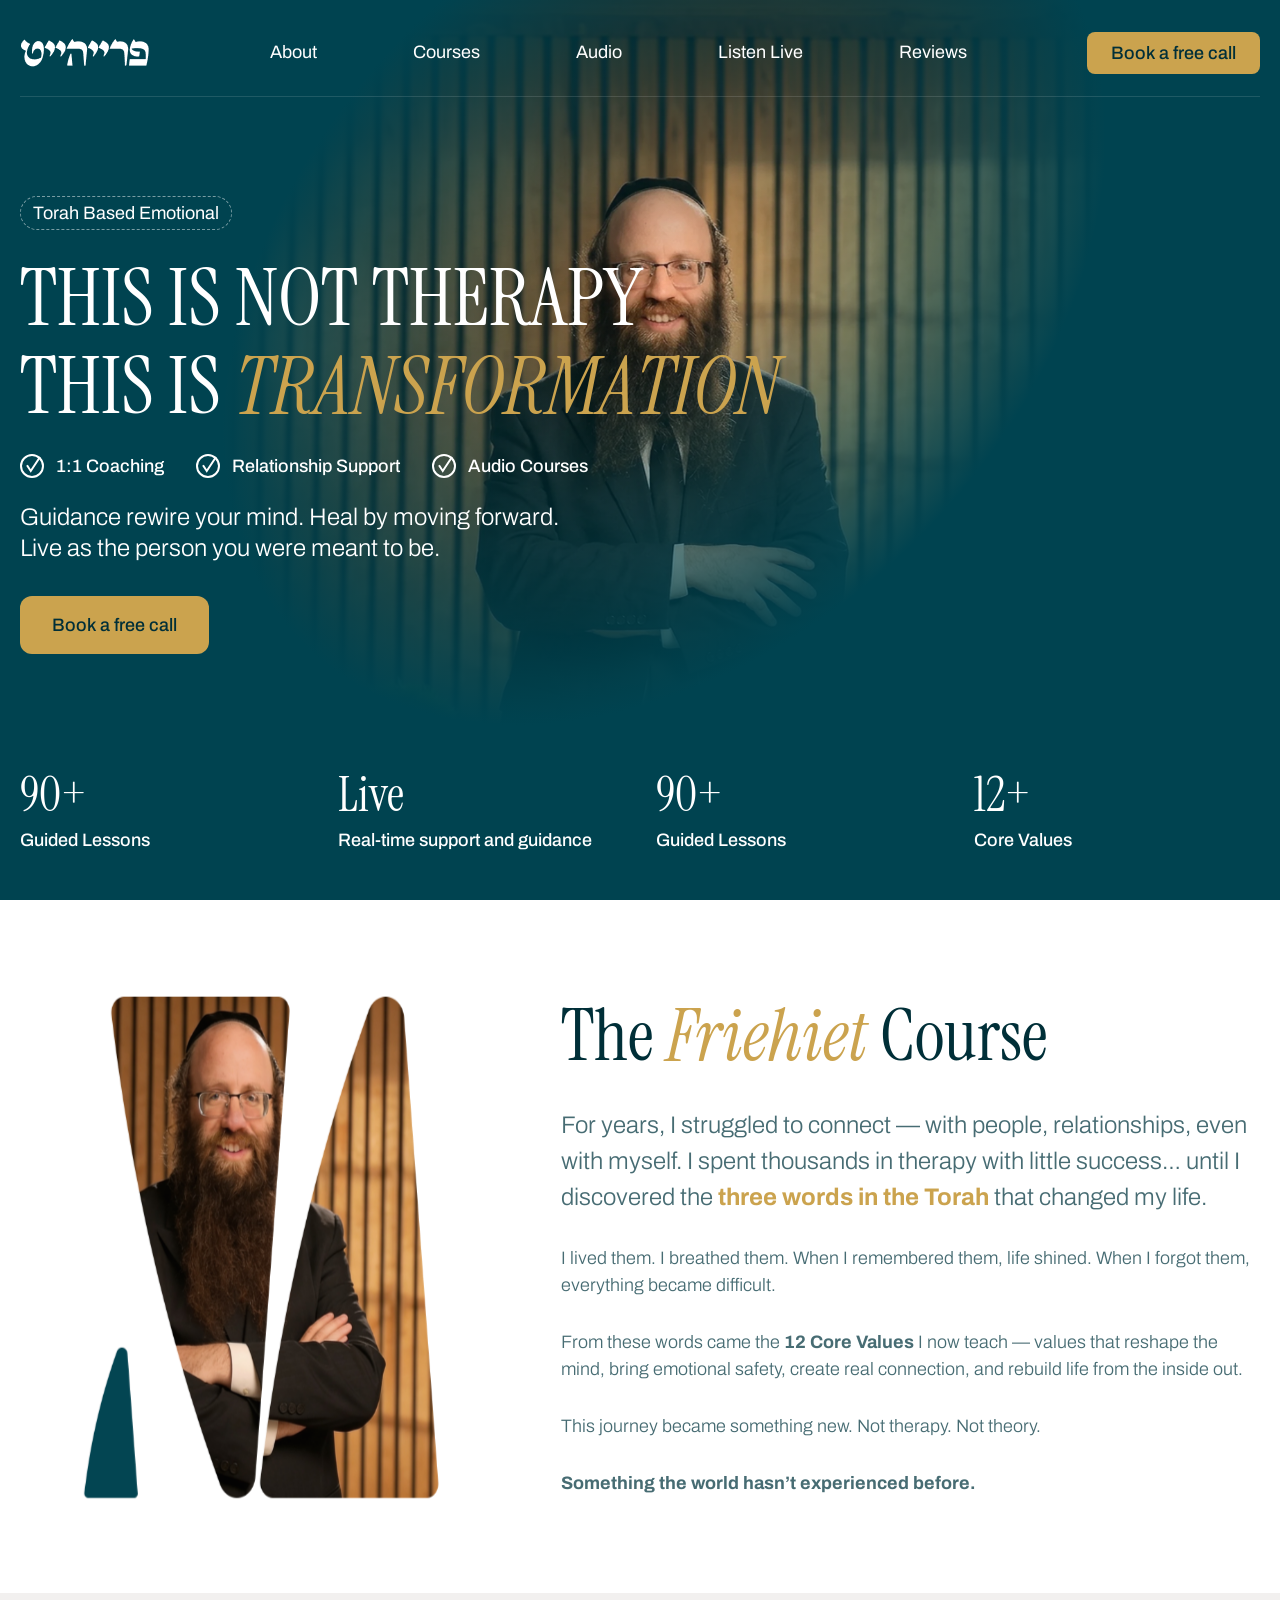
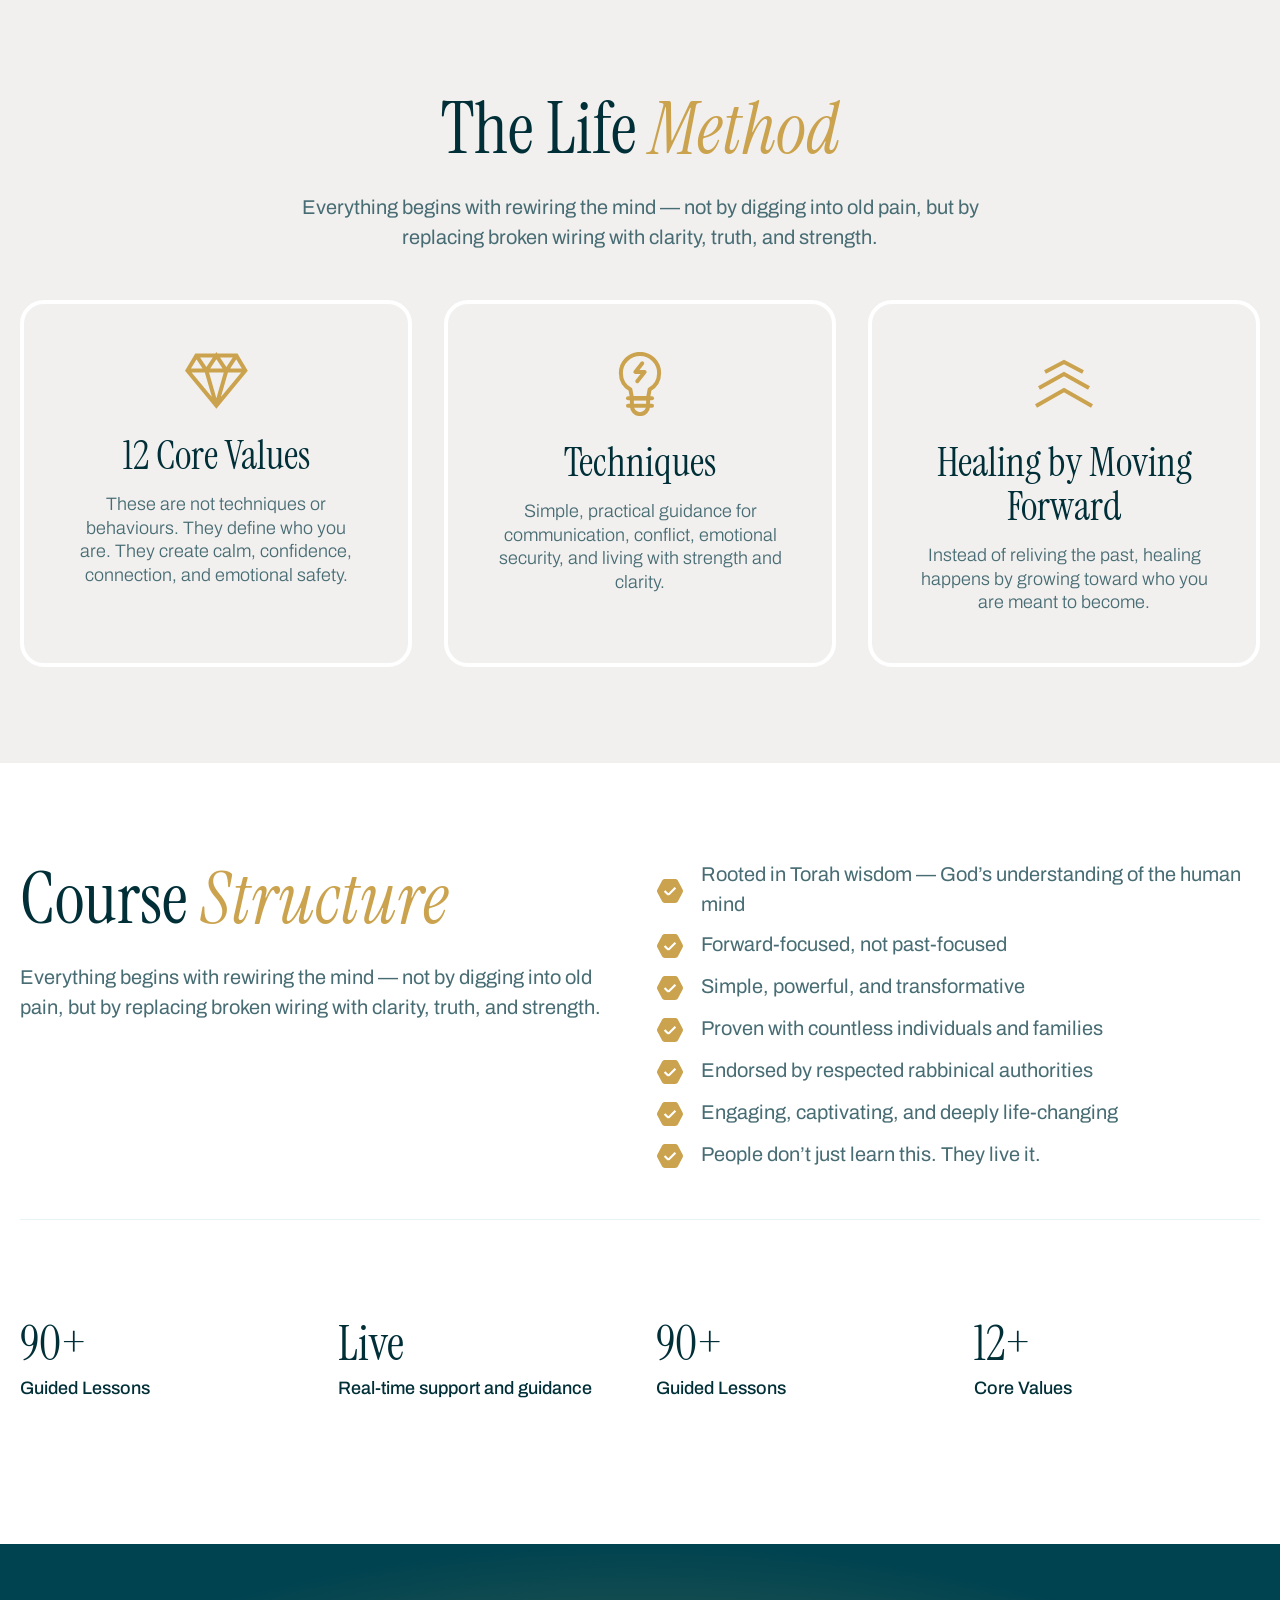
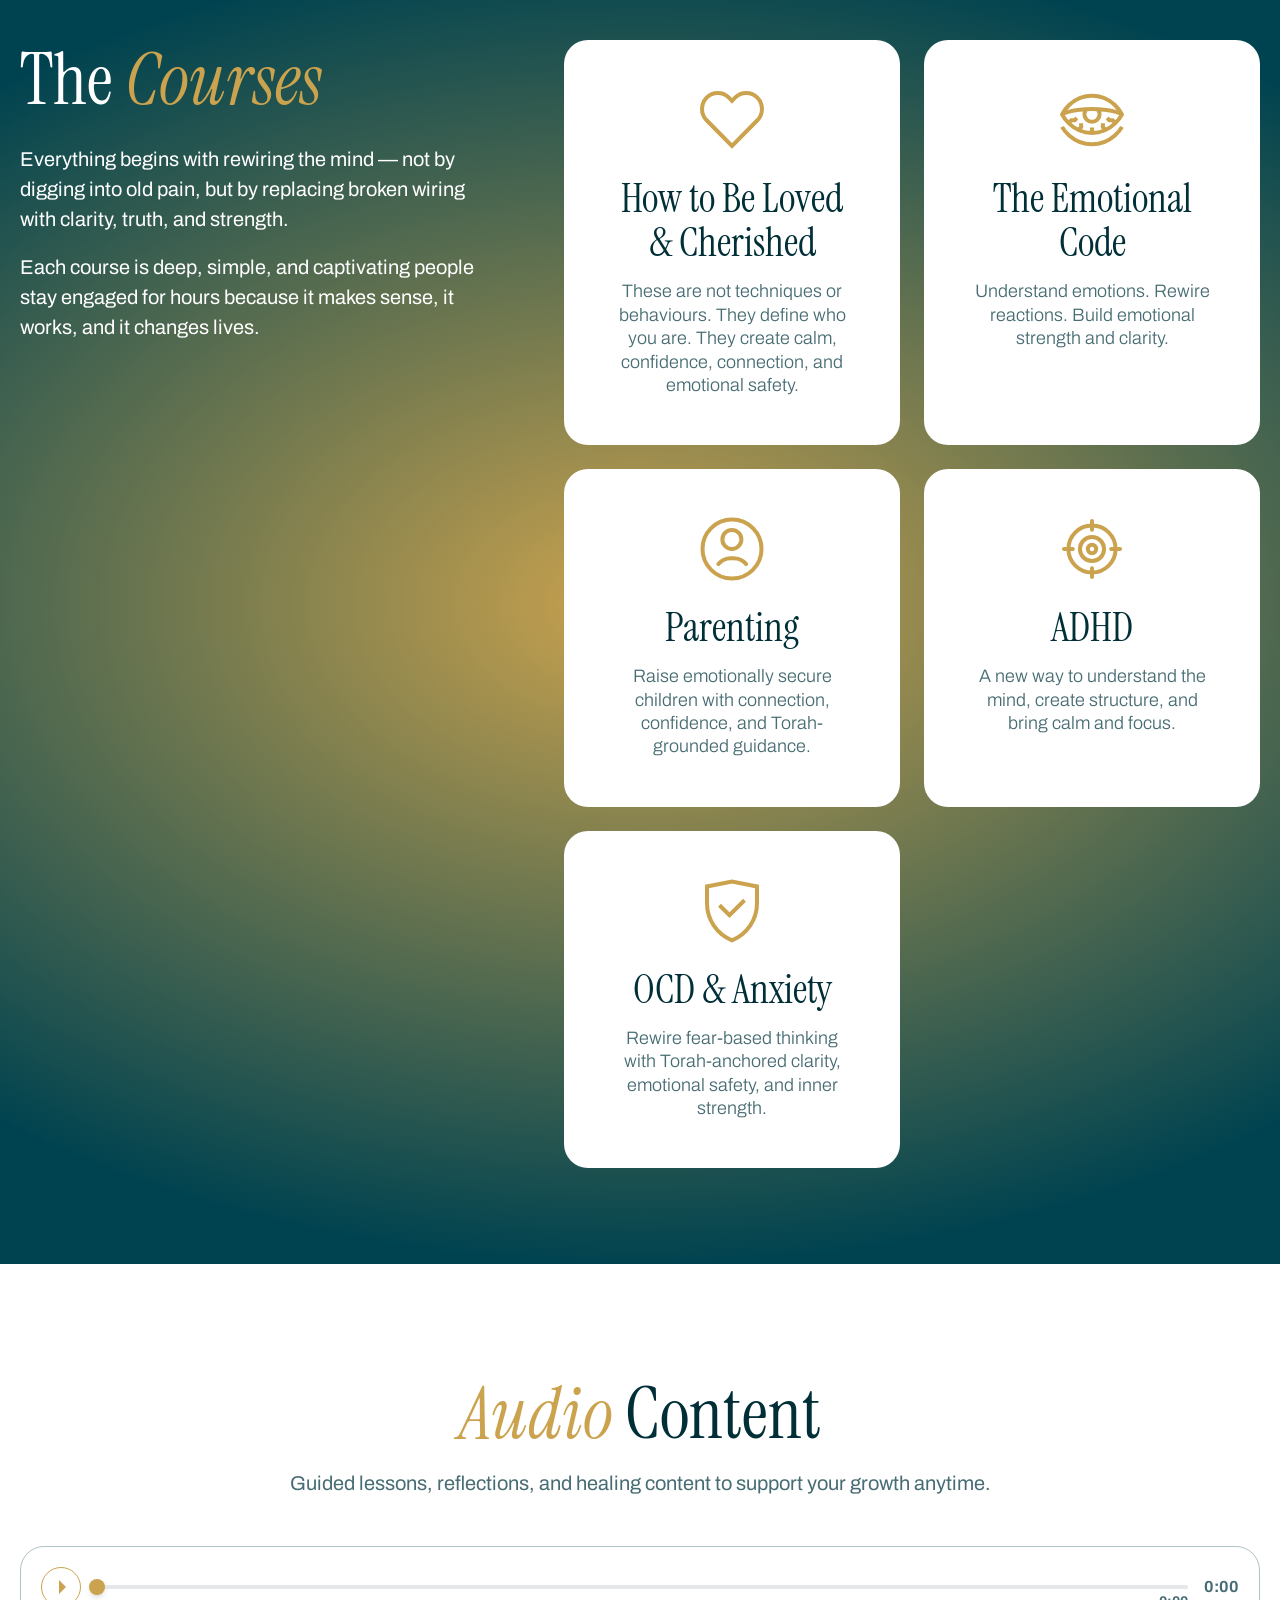
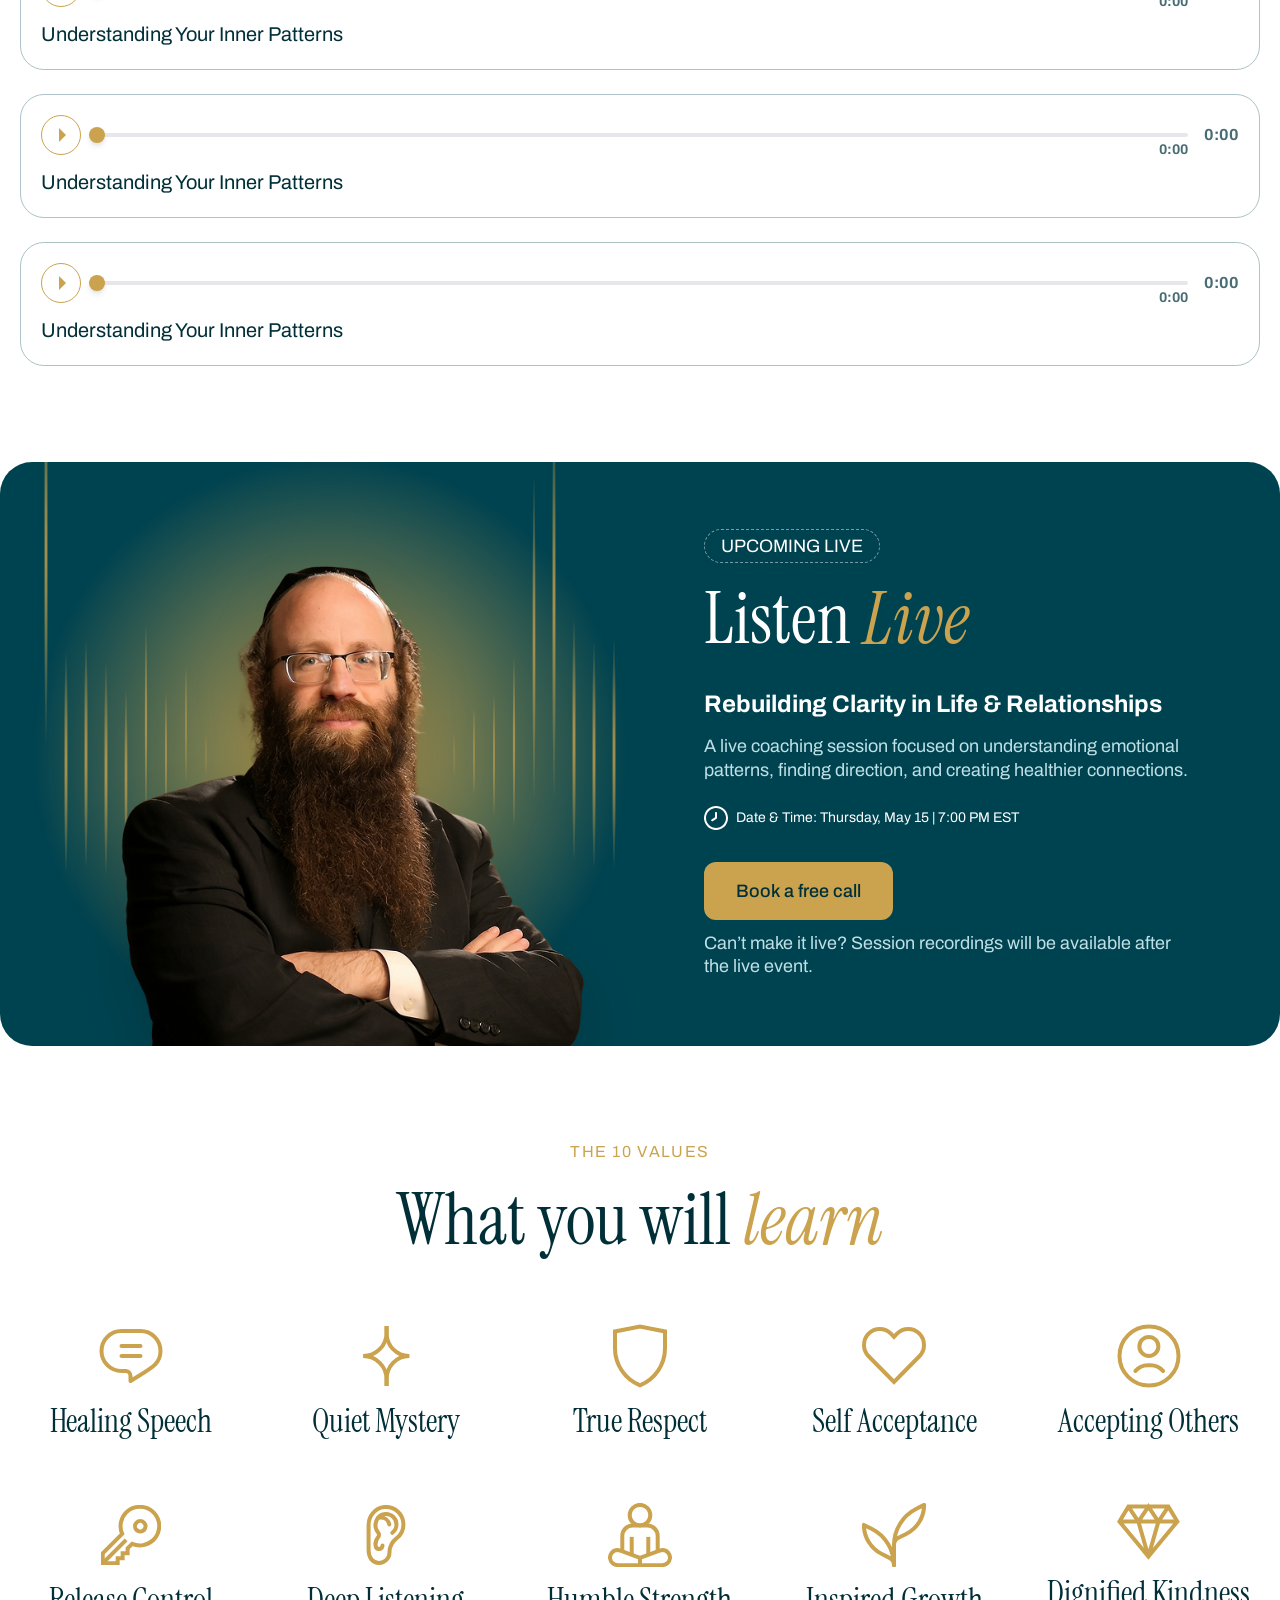
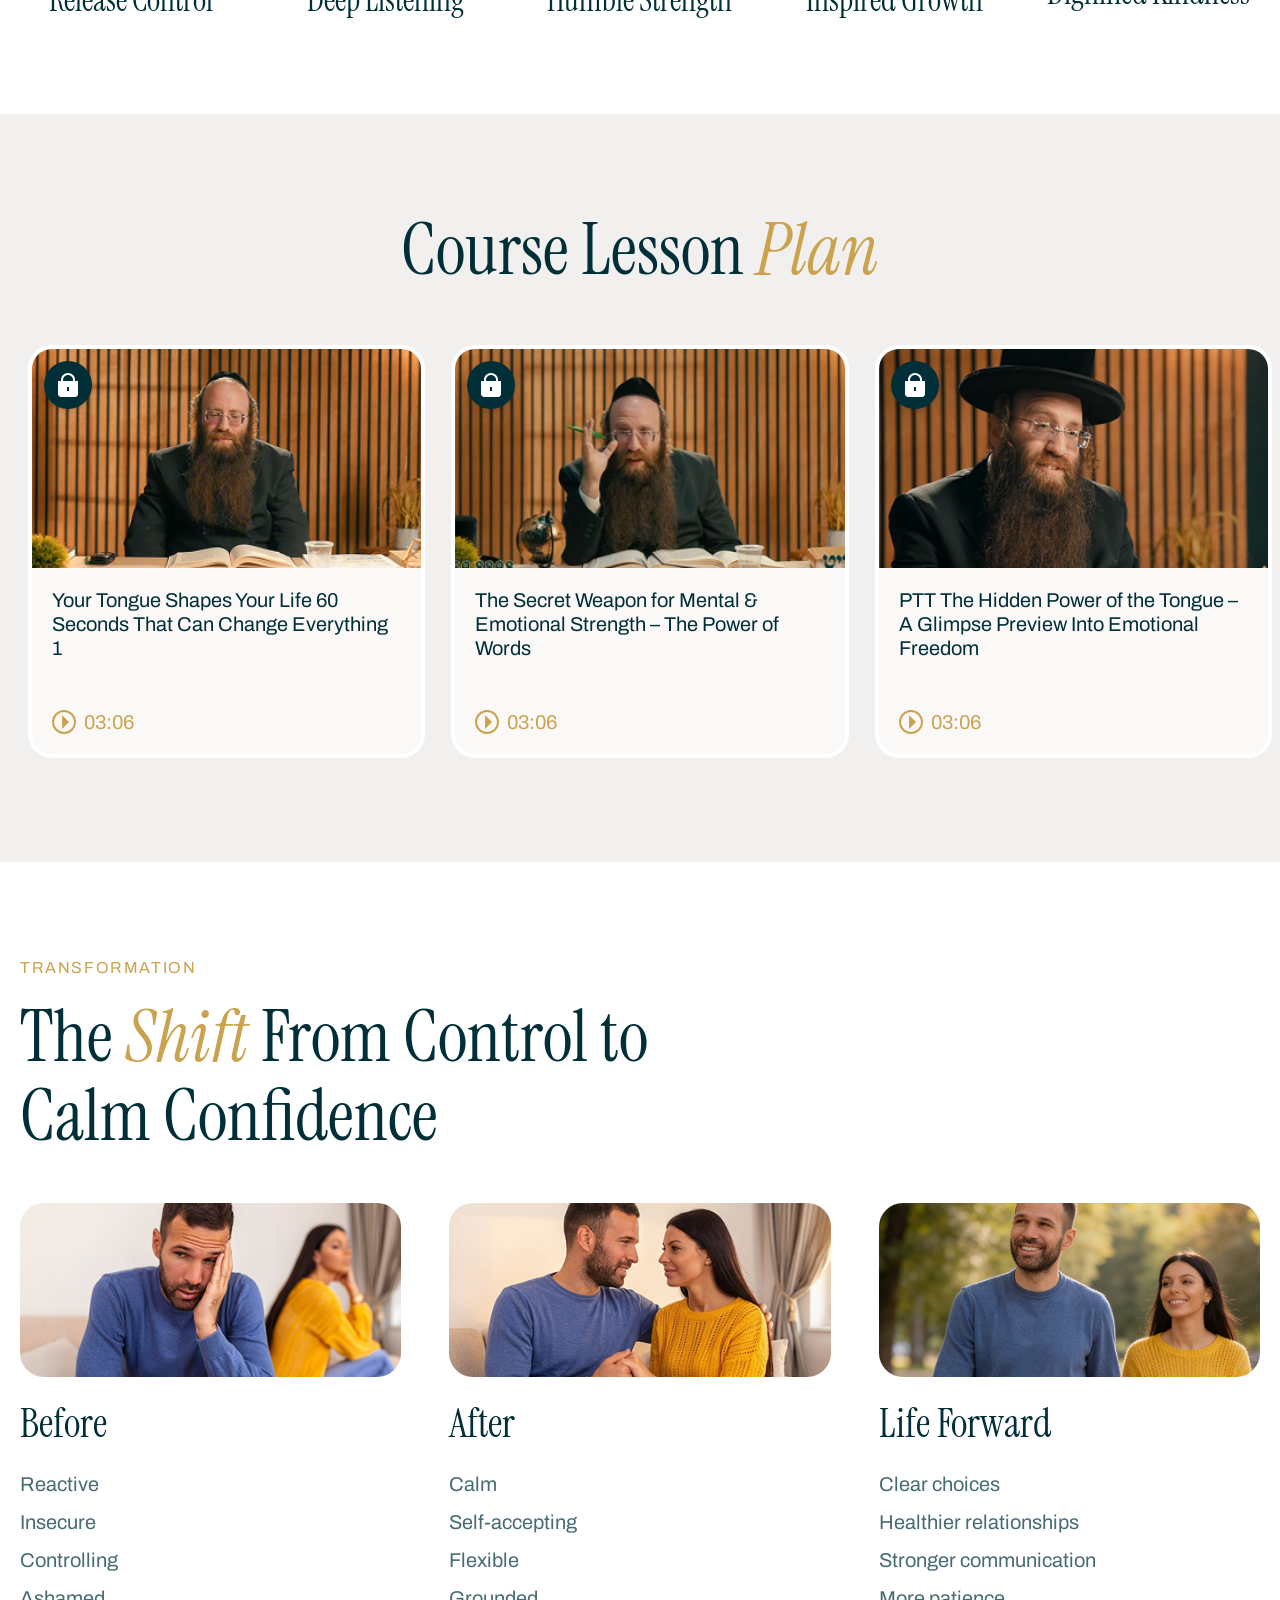
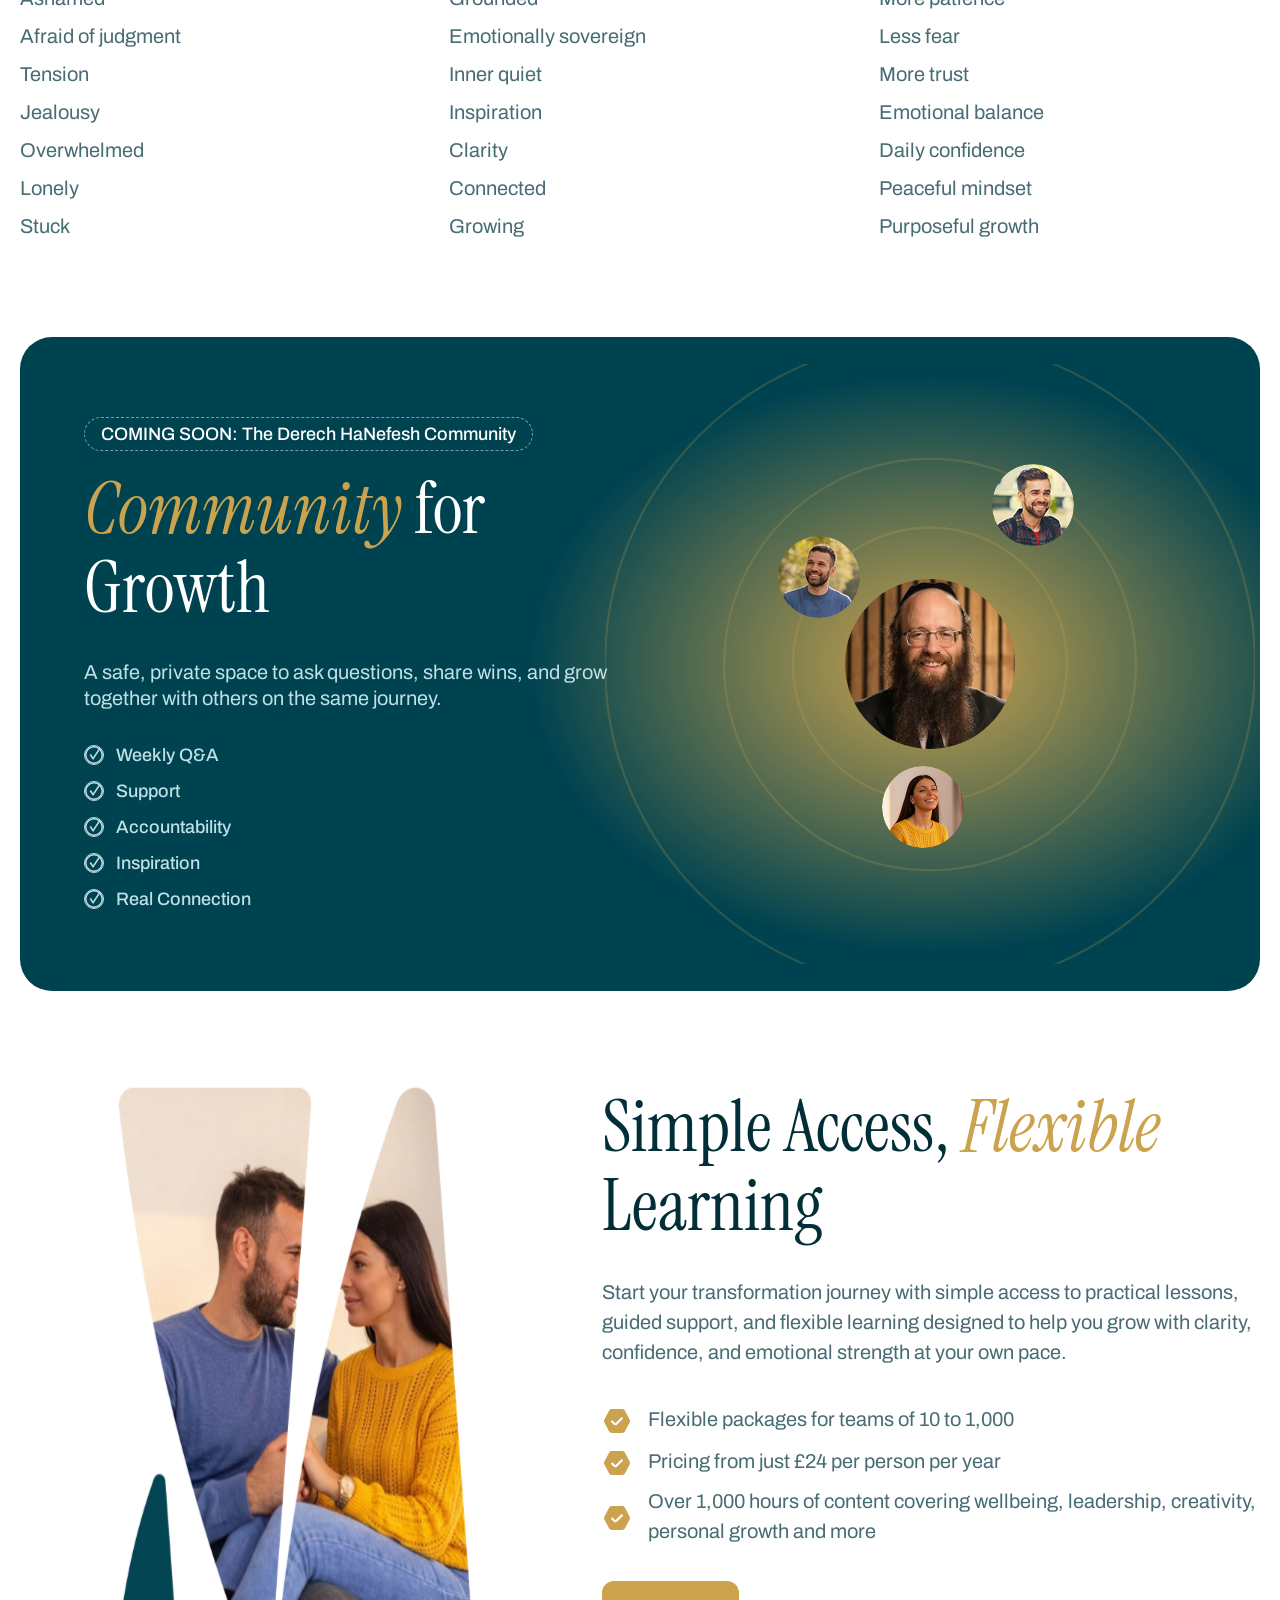
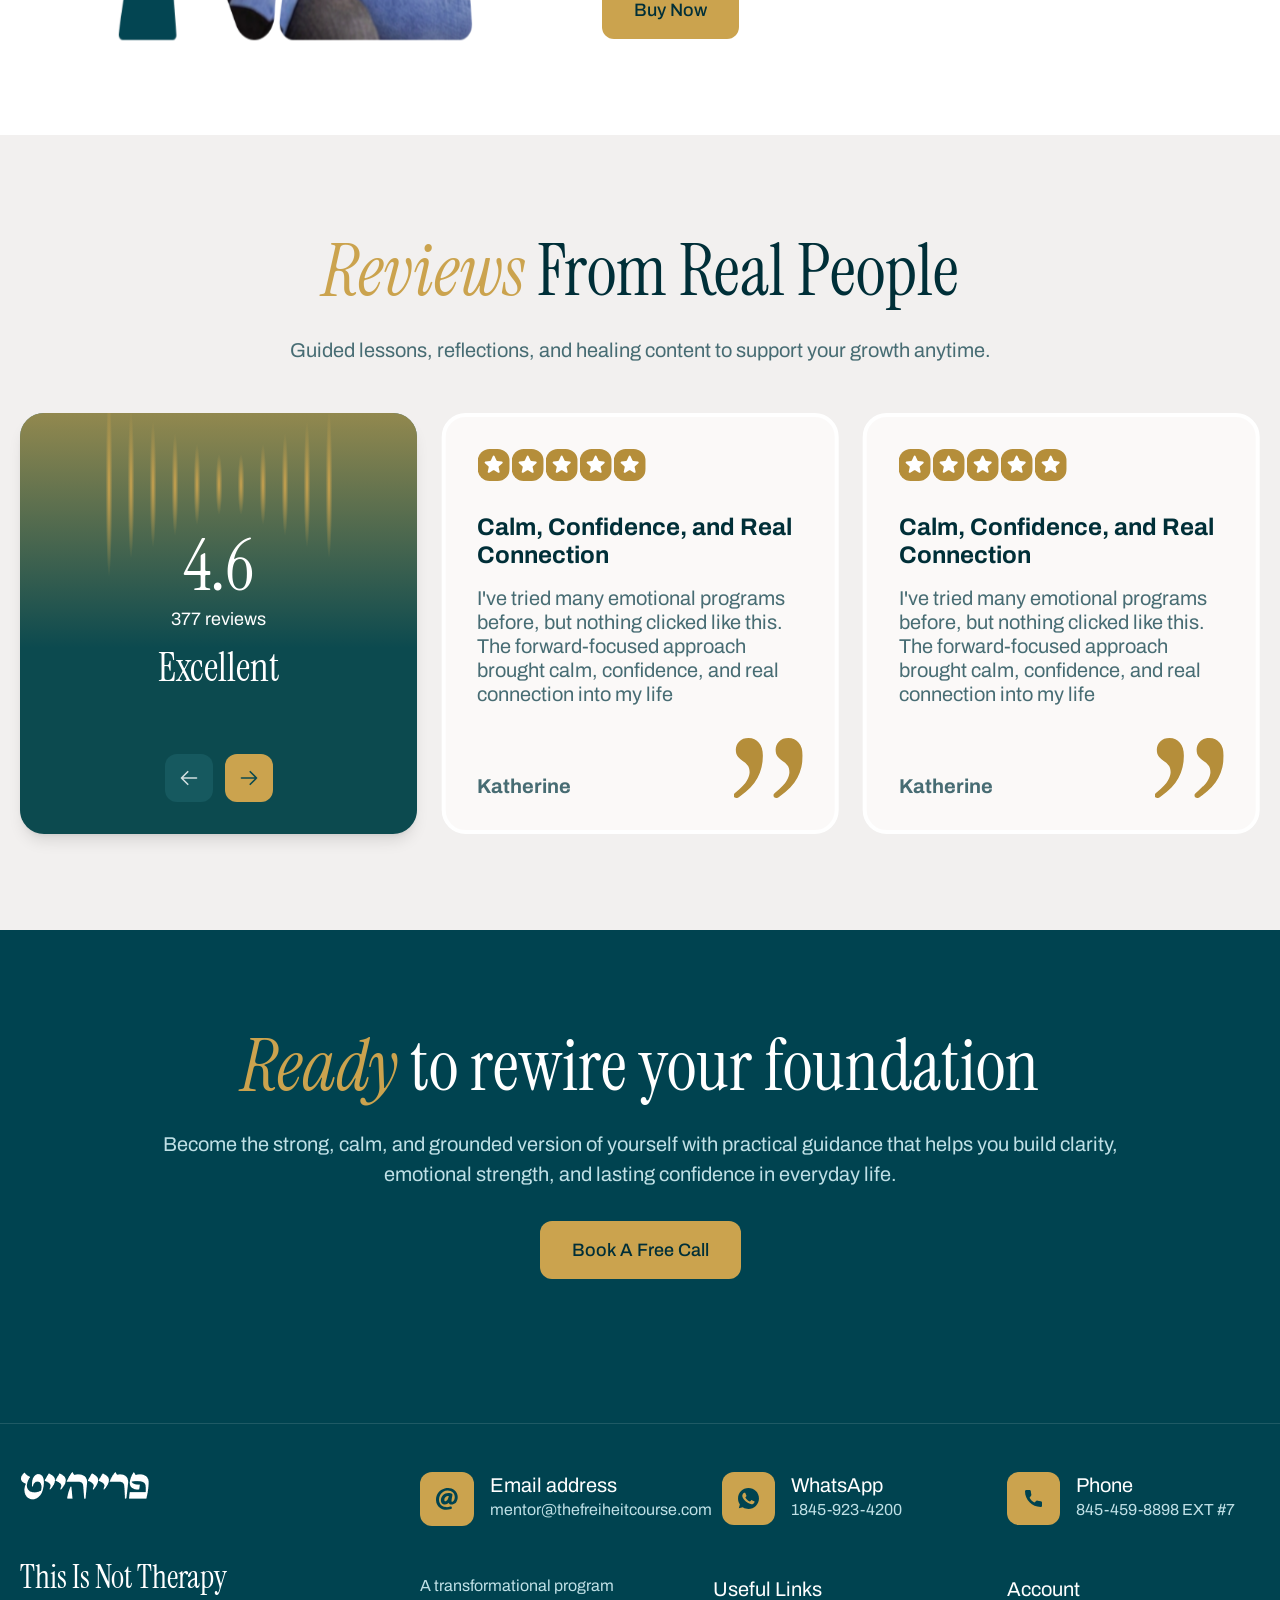
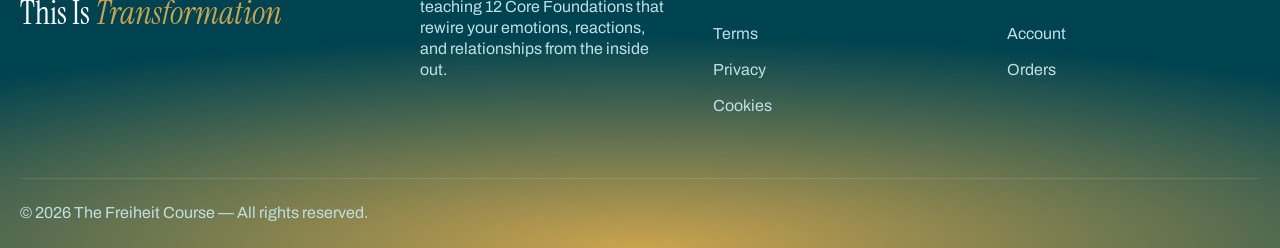
==== commit 302b209d: "image fix" ====
--- a/index.html
+++ b/index.html
@@ -540,7 +540,7 @@
 
   <!-- The courses section -->
   <section class="courses-section py-10 md:py-24" style="
-        background-image: url('/assets/images/radianl-center.svg');
+        background-image: url('./assets/images/radianl-center.svg');
         background-repeat: no-repeat;
         background-size: cover;
         background-position: center;
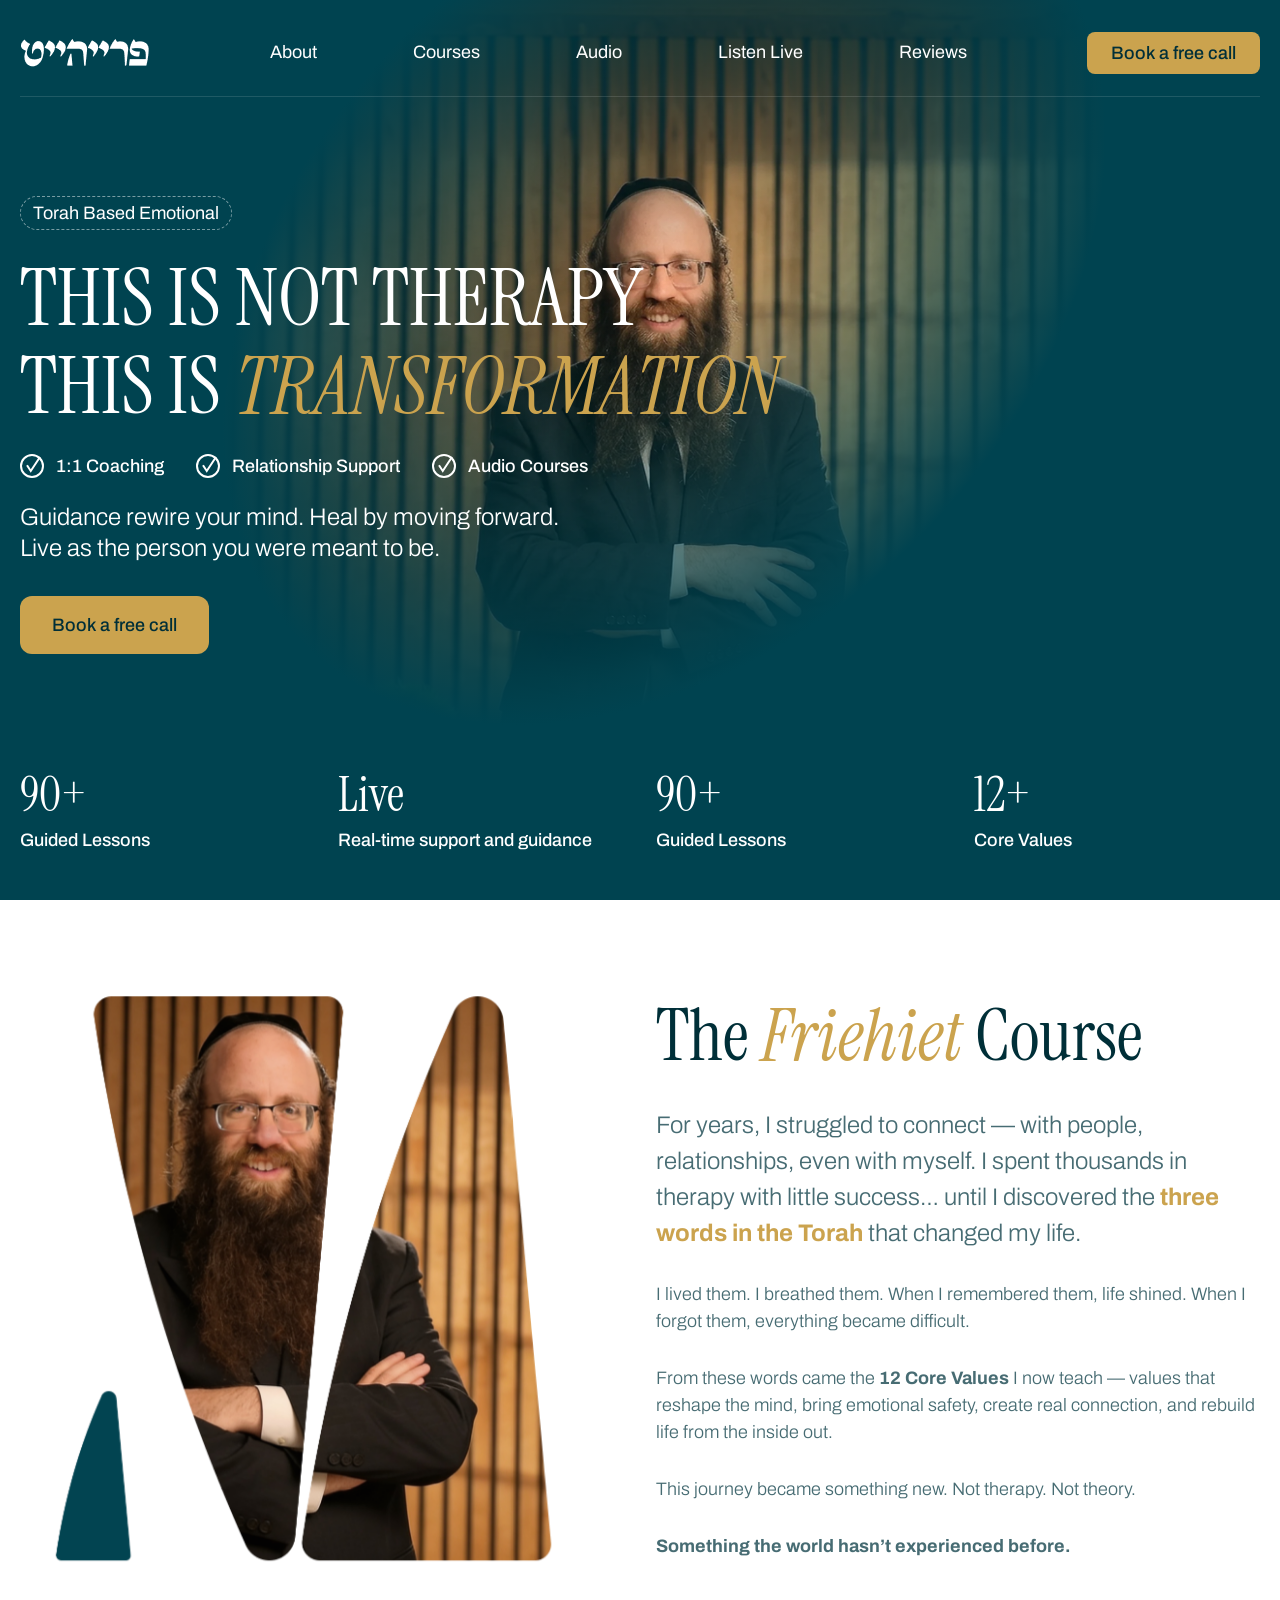
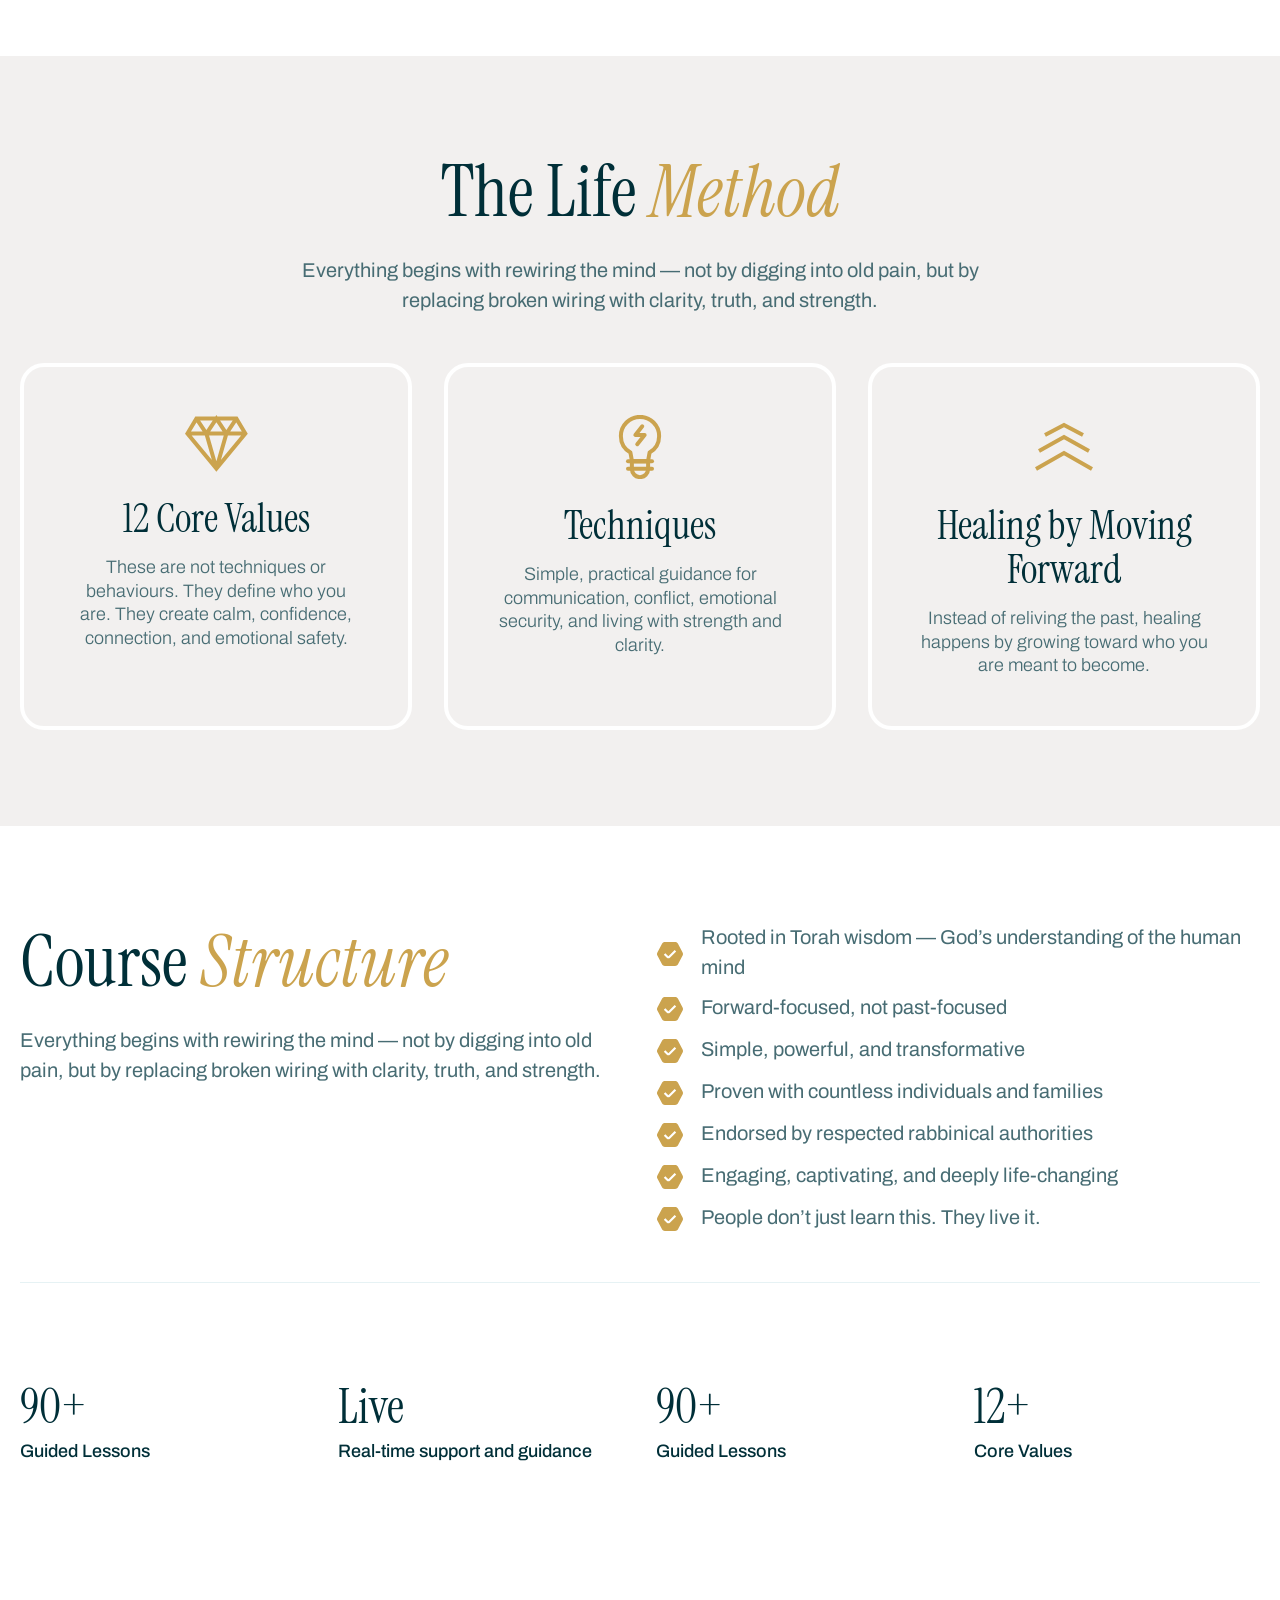
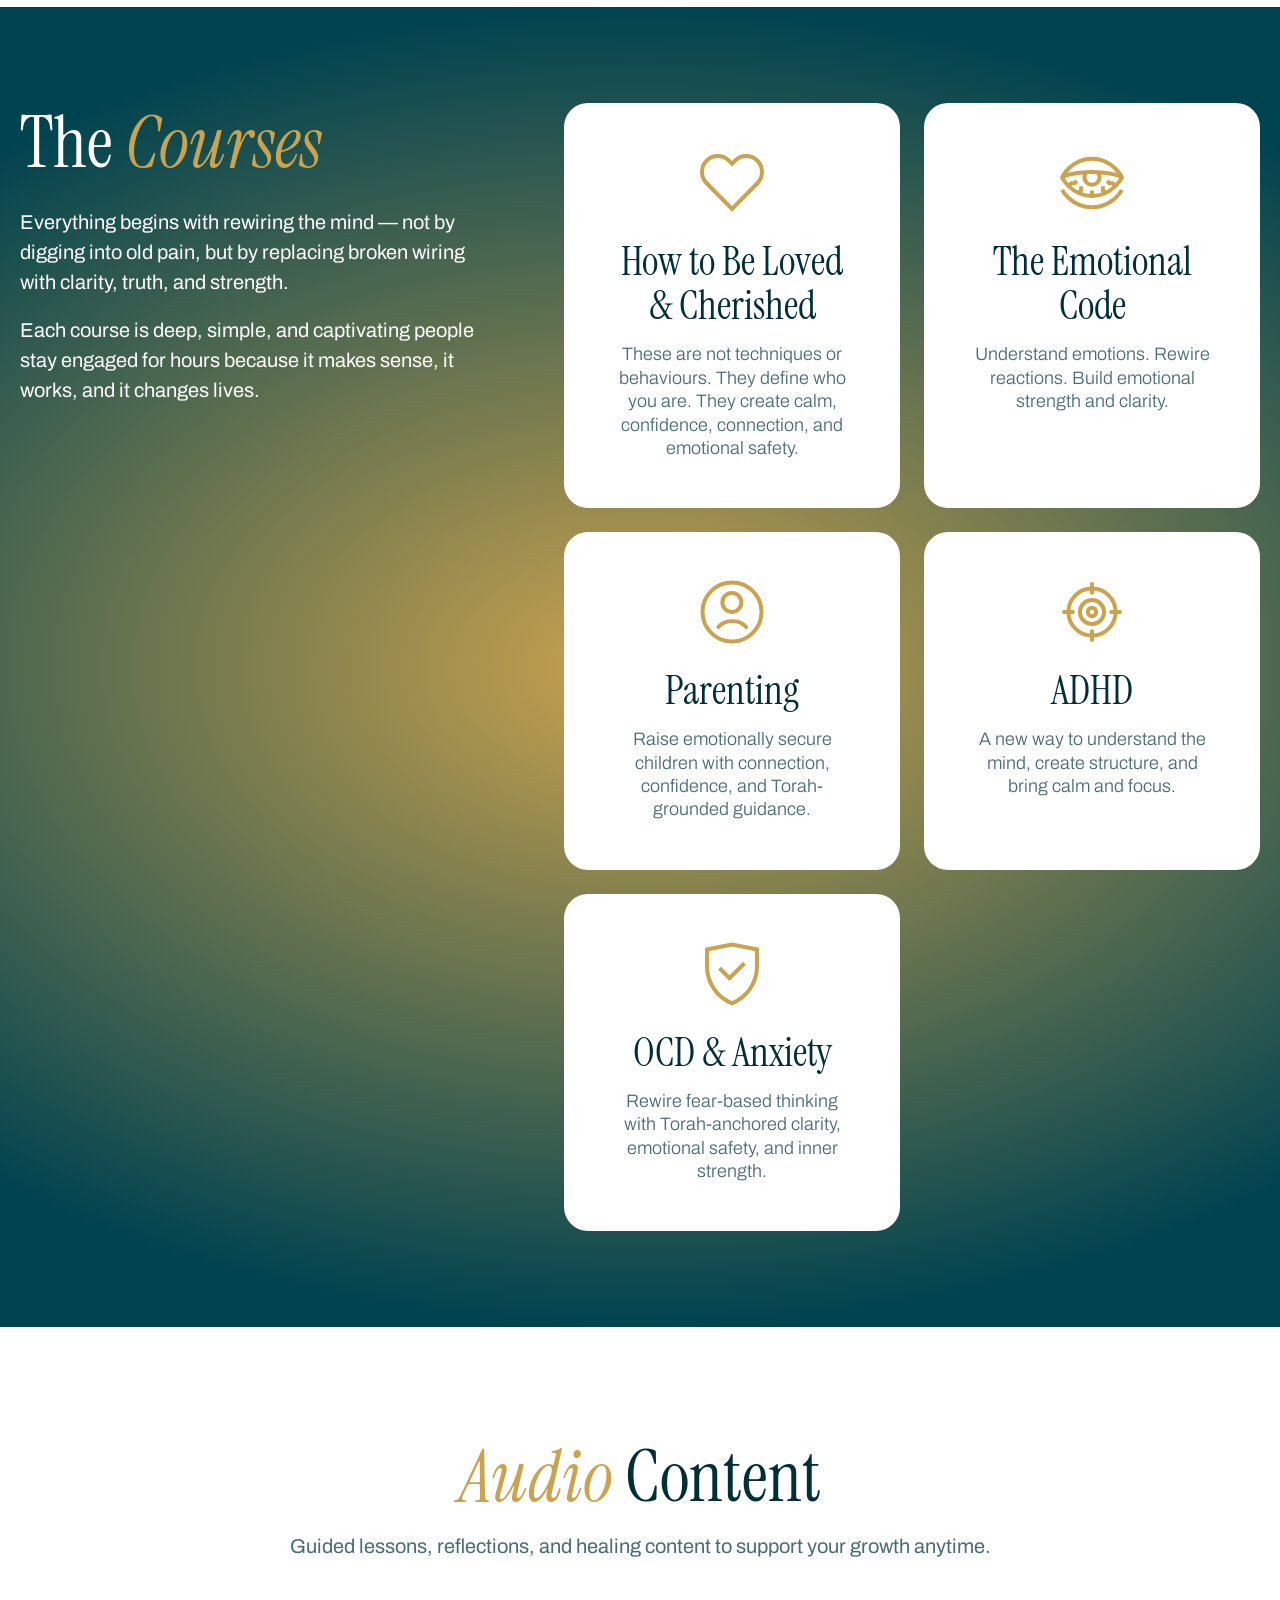
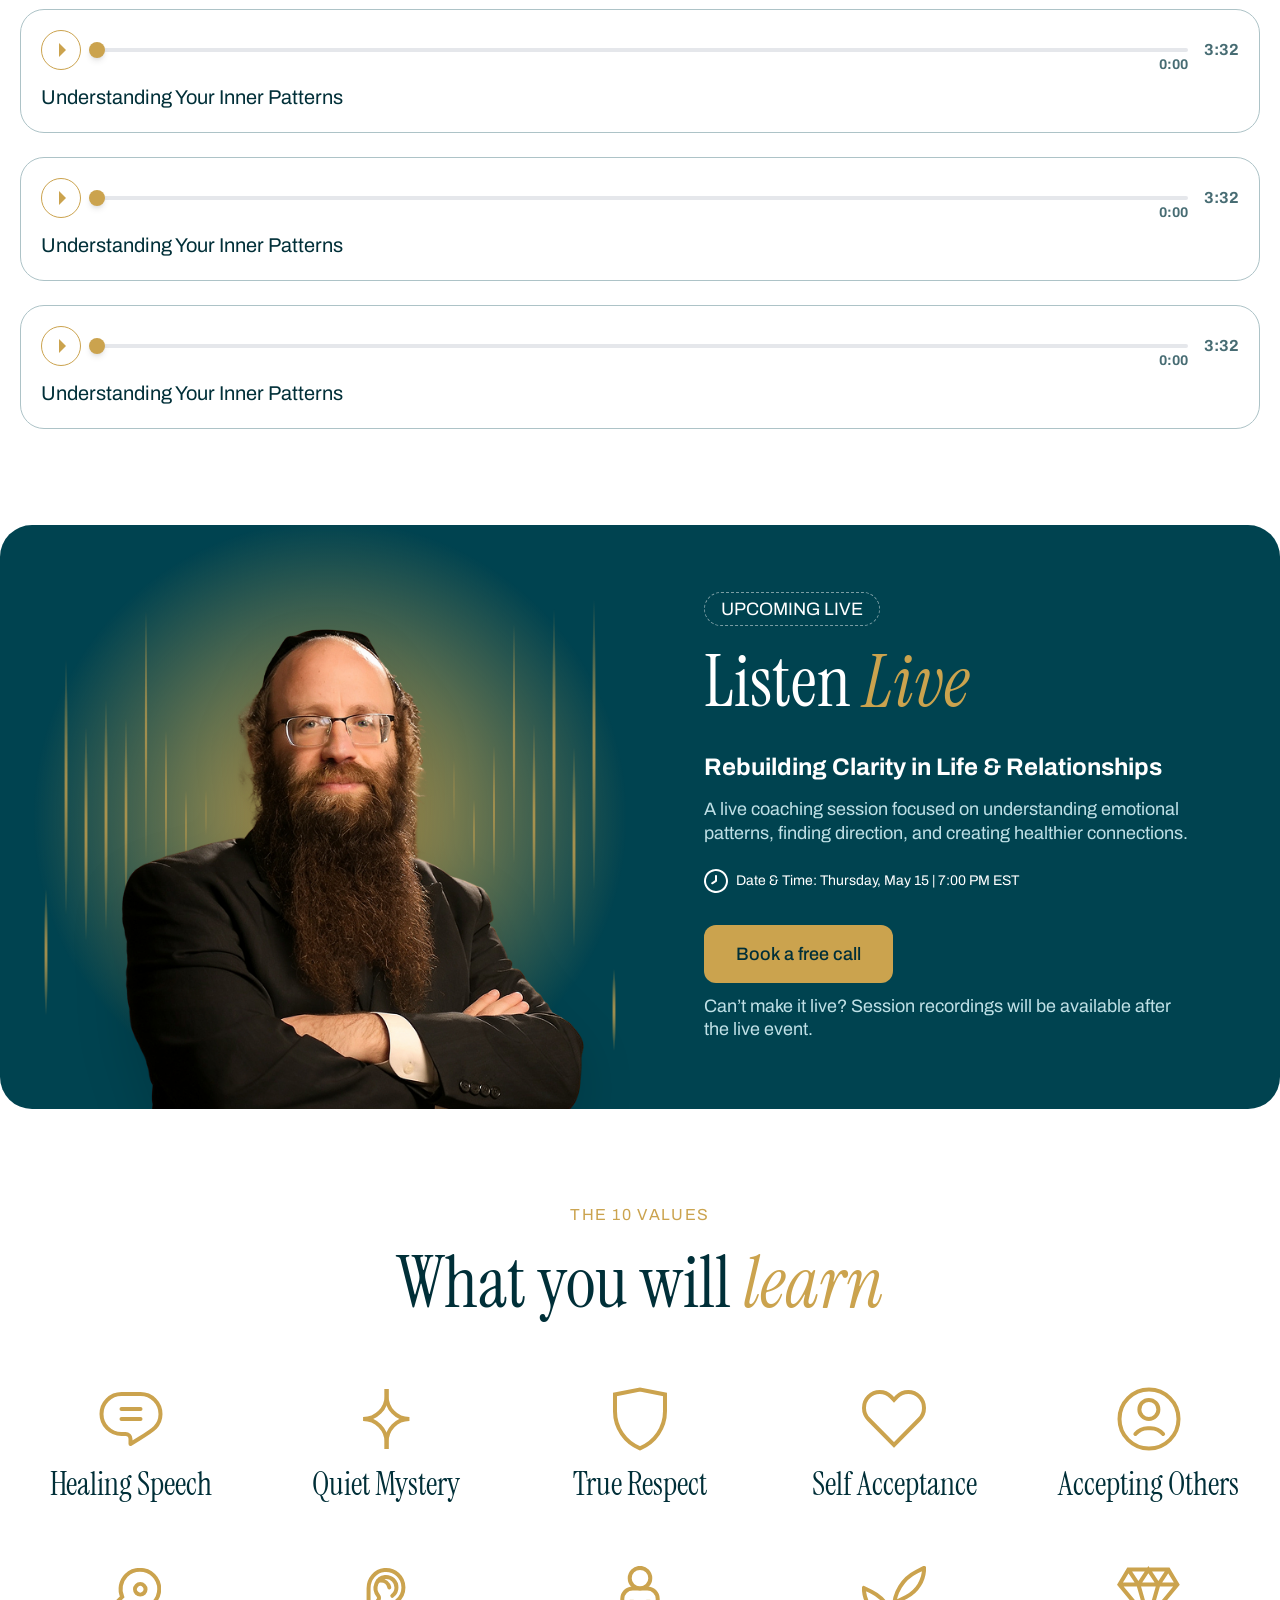
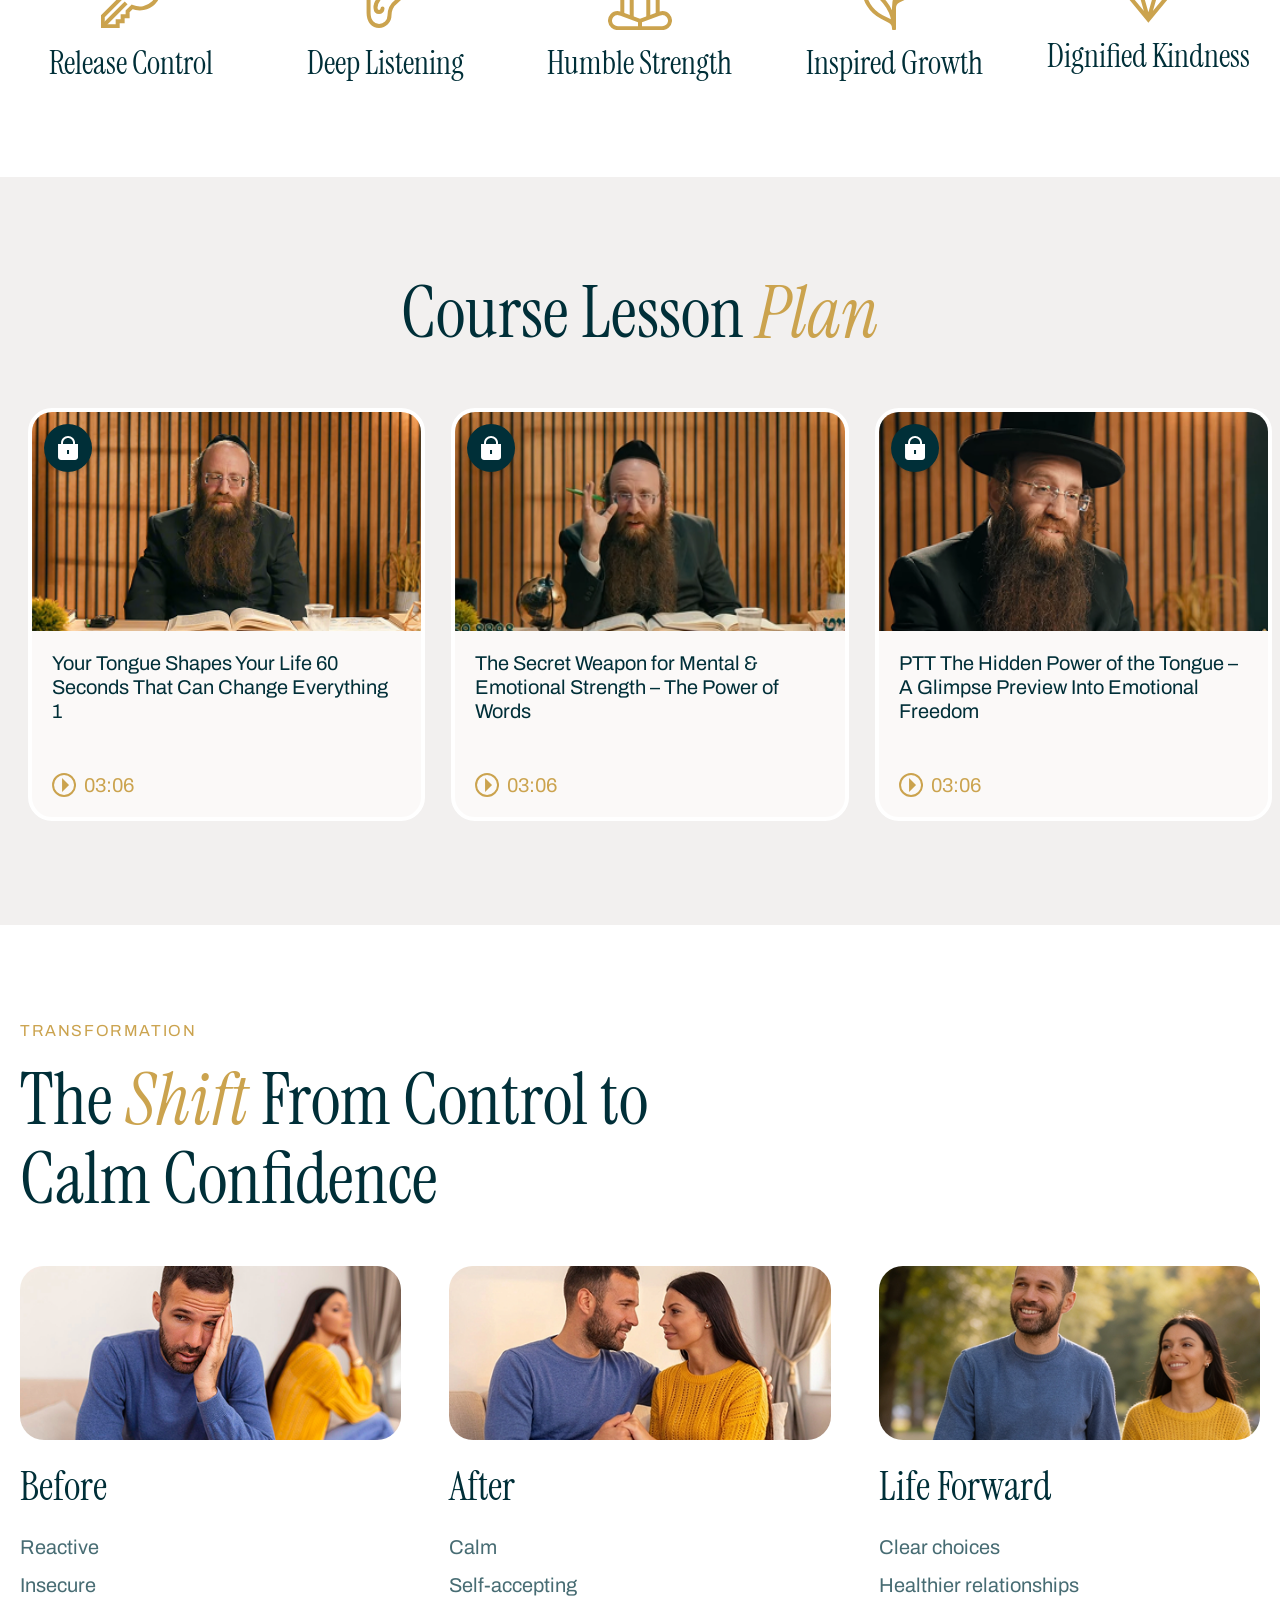
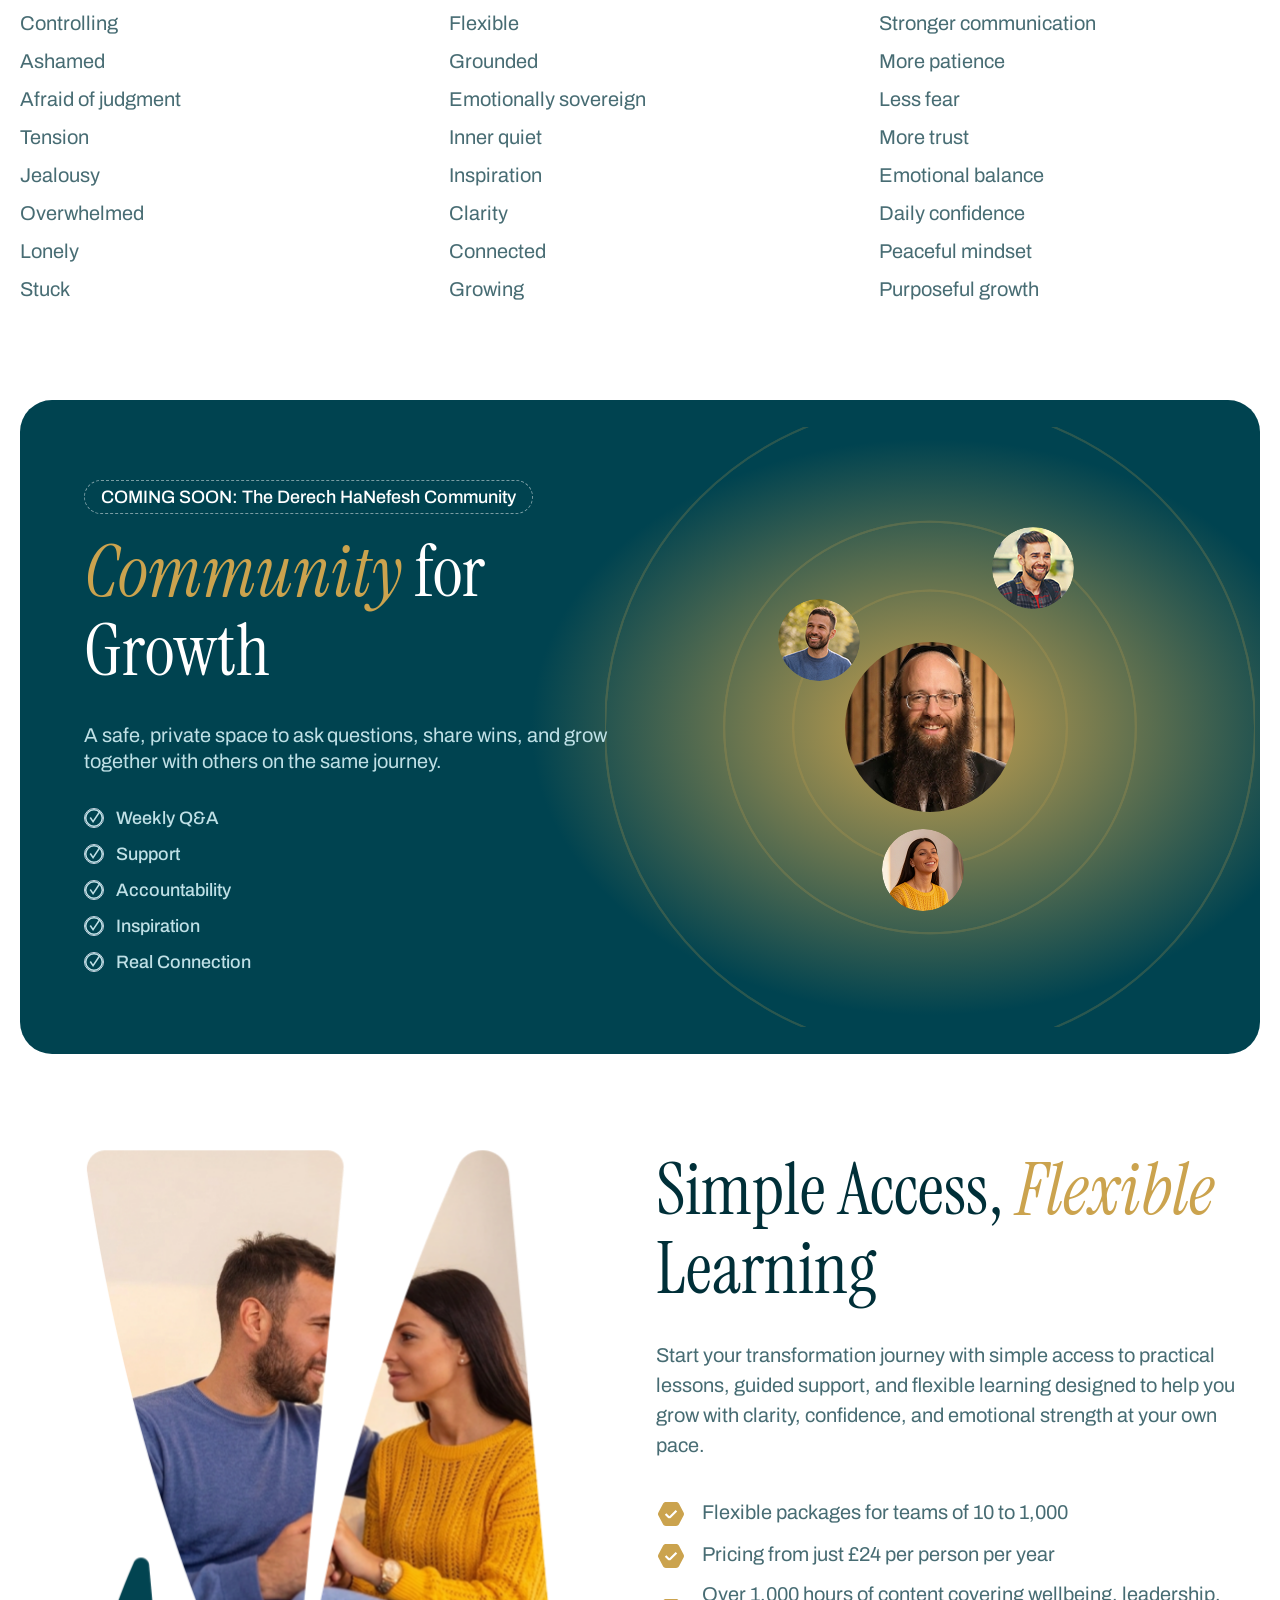
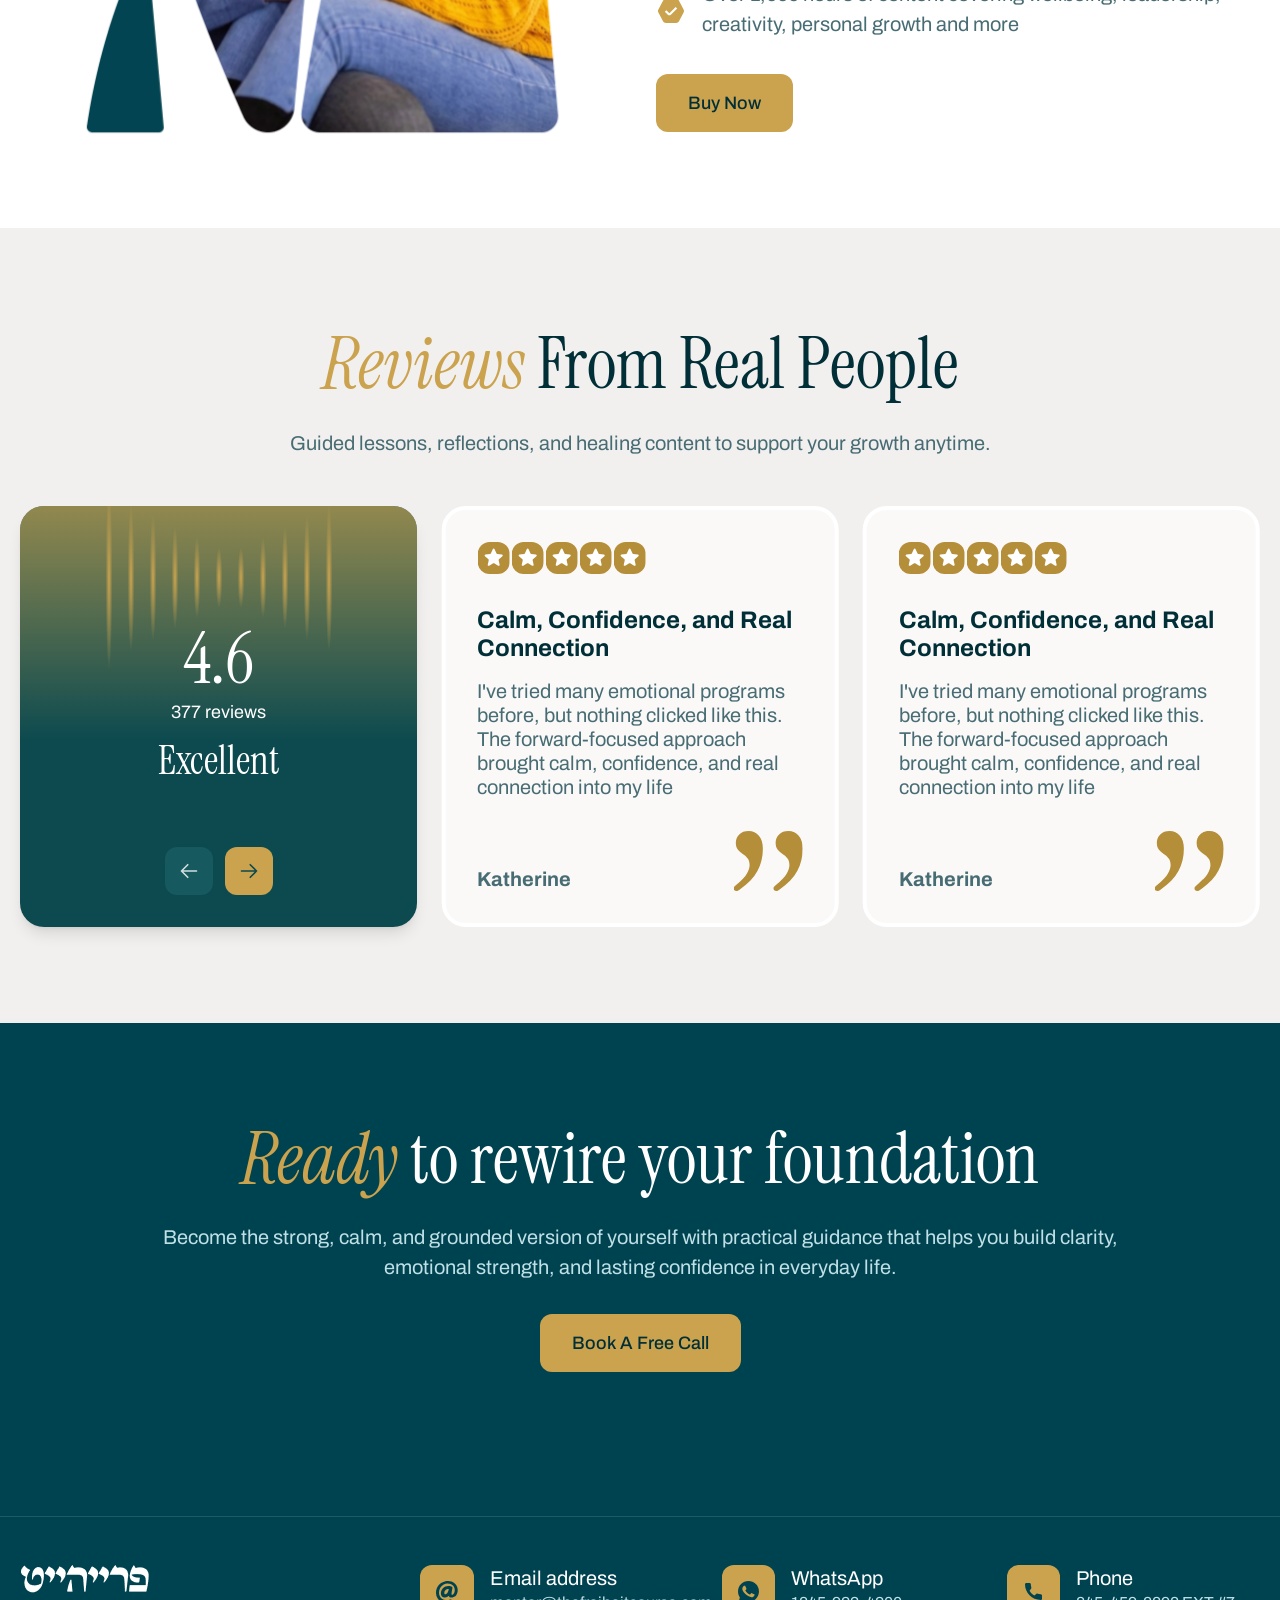
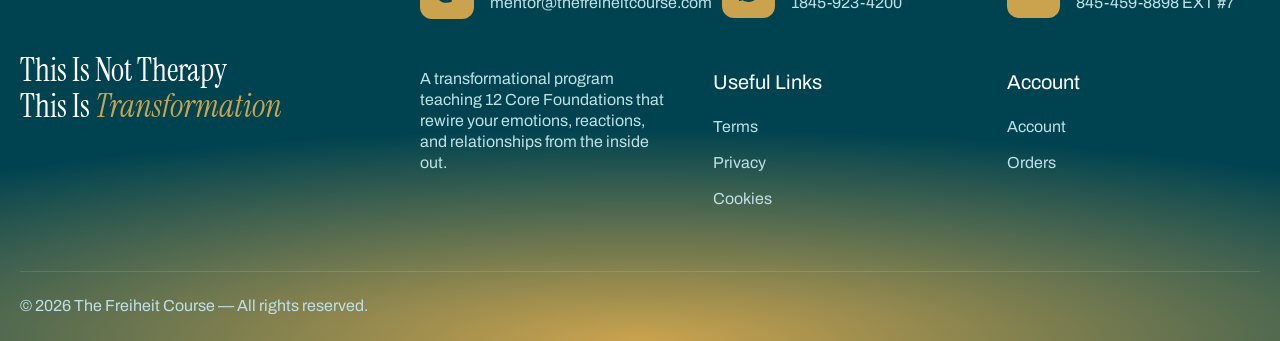
==== commit 8b57c9cb: "2 section modified" ====
--- a/index.html
+++ b/index.html
@@ -259,21 +259,30 @@
   </section>
 
   <!-- About section -->
-  <section class="py-10 md:py-24">
-    <div class="container">
-      <div class="flex flex-col lg:flex-row gap-5 lg:gap-8 justify-between ">
-        <!-- left side content -->
-        <div class="max-h-145.75 about-image">
-          <img src="assets/images/person-left.png" alt="person" class="h-full" />
-        </div>
-        <!-- right side content -->
-        <div class="max-w-183.75">
+<section class="py-10 md:py-24">
+  <div class="container">
+
+    <div class="grid lg:grid-cols-2 gap-5 lg:gap-8 items-stretch">
+
+      <!-- left side content -->
+      <div class="h-full about-image">
+        <img
+          src="assets/images/person-left.png"
+          alt="person"
+          class="w-full h-full object-cover" />
+      </div>
+
+      <!-- right side content -->
+      <div class="h-full flex flex-col justify-center">
+
+        <div>
           <h2
             class="text-[45px] sm:text-[54px] md:text-[72px] font-instrument font-normal text-primary leading-[110%] mb-8">
             The
             <span class="instrument-font-italic text-secondary">Friehiet</span>
             Course
           </h2>
+
           <p class="text-gray text-xl sm:text-2xl font-light leading-[150%]">
             For years, I struggled to connect — with people, relationships,
             even with myself. I spent thousands in therapy with little
@@ -281,6 +290,7 @@
             <strong class="text-secondary font-bold">three words in the Torah</strong>
             that changed my life.
           </p>
+
           <p class="text-gray text-[16px] sm:text-lg font-light leading-[150%]">
             <span class="mt-4 sm:mt-7.5 block">
               I lived them. I breathed them. When I remembered them, life
@@ -293,17 +303,23 @@
               values that reshape the mind, bring emotional safety, create
               real connection, and rebuild life from the inside out.
             </span>
+
             <span class="mt-4 sm:mt-7.5 block">
               This journey became something new. Not therapy. Not theory.
             </span>
+
             <span class="mt-4 sm:mt-7.5 font-bold block">
               Something the world hasn’t experienced before.
             </span>
           </p>
         </div>
-      </div>
+
+      </div>
+
     </div>
-  </section>
+
+  </div>
+</section>
 
 
   <!-- Life method section -->
@@ -1408,21 +1424,30 @@
   </section>
 
   <!-- Simple access/flexible learning section -->
-  <section class="py-10 md:py-24">
-    <div class="container">
-      <div class="flex flex-col lg:flex-row gap-5 lg:gap-8 justify-between ">
-        <!-- left side content -->
-        <div class="max-h-145.75 about-image">
-          <img src="assets/images/three-shape.png" alt="person" class="h-full" />
-        </div>
-        <!-- right side content -->
-        <div class="max-w-183.75">
+<section class="py-10 md:py-24">
+  <div class="container">
+
+    <div class="grid lg:grid-cols-2 gap-5 lg:gap-8 items-stretch">
+
+      <!-- left side content -->
+      <div class="h-full about-image">
+        <img
+          src="assets/images/three-shape.png"
+          alt="person"
+          class="w-full h-full object-cover" />
+      </div>
+
+      <!-- right side content -->
+      <div class="h-full flex flex-col justify-between">
+        
+        <div>
           <h2
             class="text-[45px] sm:text-[54px] md:text-[72px] font-instrument font-normal text-primary leading-[110%] mb-5 sm:mb-8">
             Simple Access,
             <span class="instrument-font-italic text-secondary">Flexible</span>
             Learning
           </h2>
+
           <p class="text-gray text-lg sm:text-xl font-normal leading-[150%] mb-4 sm:mb-8">
             Start your transformation journey with simple access to practical lessons, guided support, and flexible
             learning designed to help you grow with clarity, confidence, and emotional strength at your own pace.
@@ -1430,6 +1455,7 @@
 
           <div class="mt-4 sm:mt-8.75">
             <ul class="space-y-2 method-list">
+
               <li class="method-item flex items-center gap-4">
                 <div class="shrink-0 mt-1">
                   <div class="w-6 h-6 sm:w-full sm:h-full">
@@ -1441,6 +1467,7 @@
                   Flexible packages for teams of 10 to 1,000
                 </span>
               </li>
+
               <li class="method-item flex items-center gap-4">
                 <div class="shrink-0 mt-1">
                   <div class="w-6 h-6 sm:w-full sm:h-full">
@@ -1452,6 +1479,7 @@
                   Pricing from just £24 per person per year
                 </span>
               </li>
+
               <li class="method-item flex items-center gap-4">
                 <div class="shrink-0 mt-1">
                   <div class="w-6 h-6 sm:w-full sm:h-full">
@@ -1463,22 +1491,27 @@
                   Over 1,000 hours of content covering wellbeing, leadership, creativity, personal growth and more
                 </span>
               </li>
+
             </ul>
           </div>
-
-          <div class="mt-8.75">
-            <a href="payment.html"
-              class="gsap-text-hover px-5 sm:px-8 py-2 sm:py-3.75 rounded-xl bg-secondary text-primary text-base sm:text-lg font-medium  transition duration-300 w-fit">
-              <span class="gsap-text-hover-inner">
-                <span class="text">Buy Now</span>
-                <span class="text-hover">Buy Now</span>
-              </span>
-            </a>
-          </div>
-        </div>
-      </div>
+        </div>
+
+        <div class="mt-8.75">
+          <a href="payment.html"
+            class="gsap-text-hover px-5 sm:px-8 py-2 sm:py-3.75 rounded-xl bg-secondary text-primary text-base sm:text-lg font-medium transition duration-300 w-fit">
+            <span class="gsap-text-hover-inner">
+              <span class="text">Buy Now</span>
+              <span class="text-hover">Buy Now</span>
+            </span>
+          </a>
+        </div>
+
+      </div>
+
     </div>
-  </section>
+
+  </div>
+</section>
 
 
 
